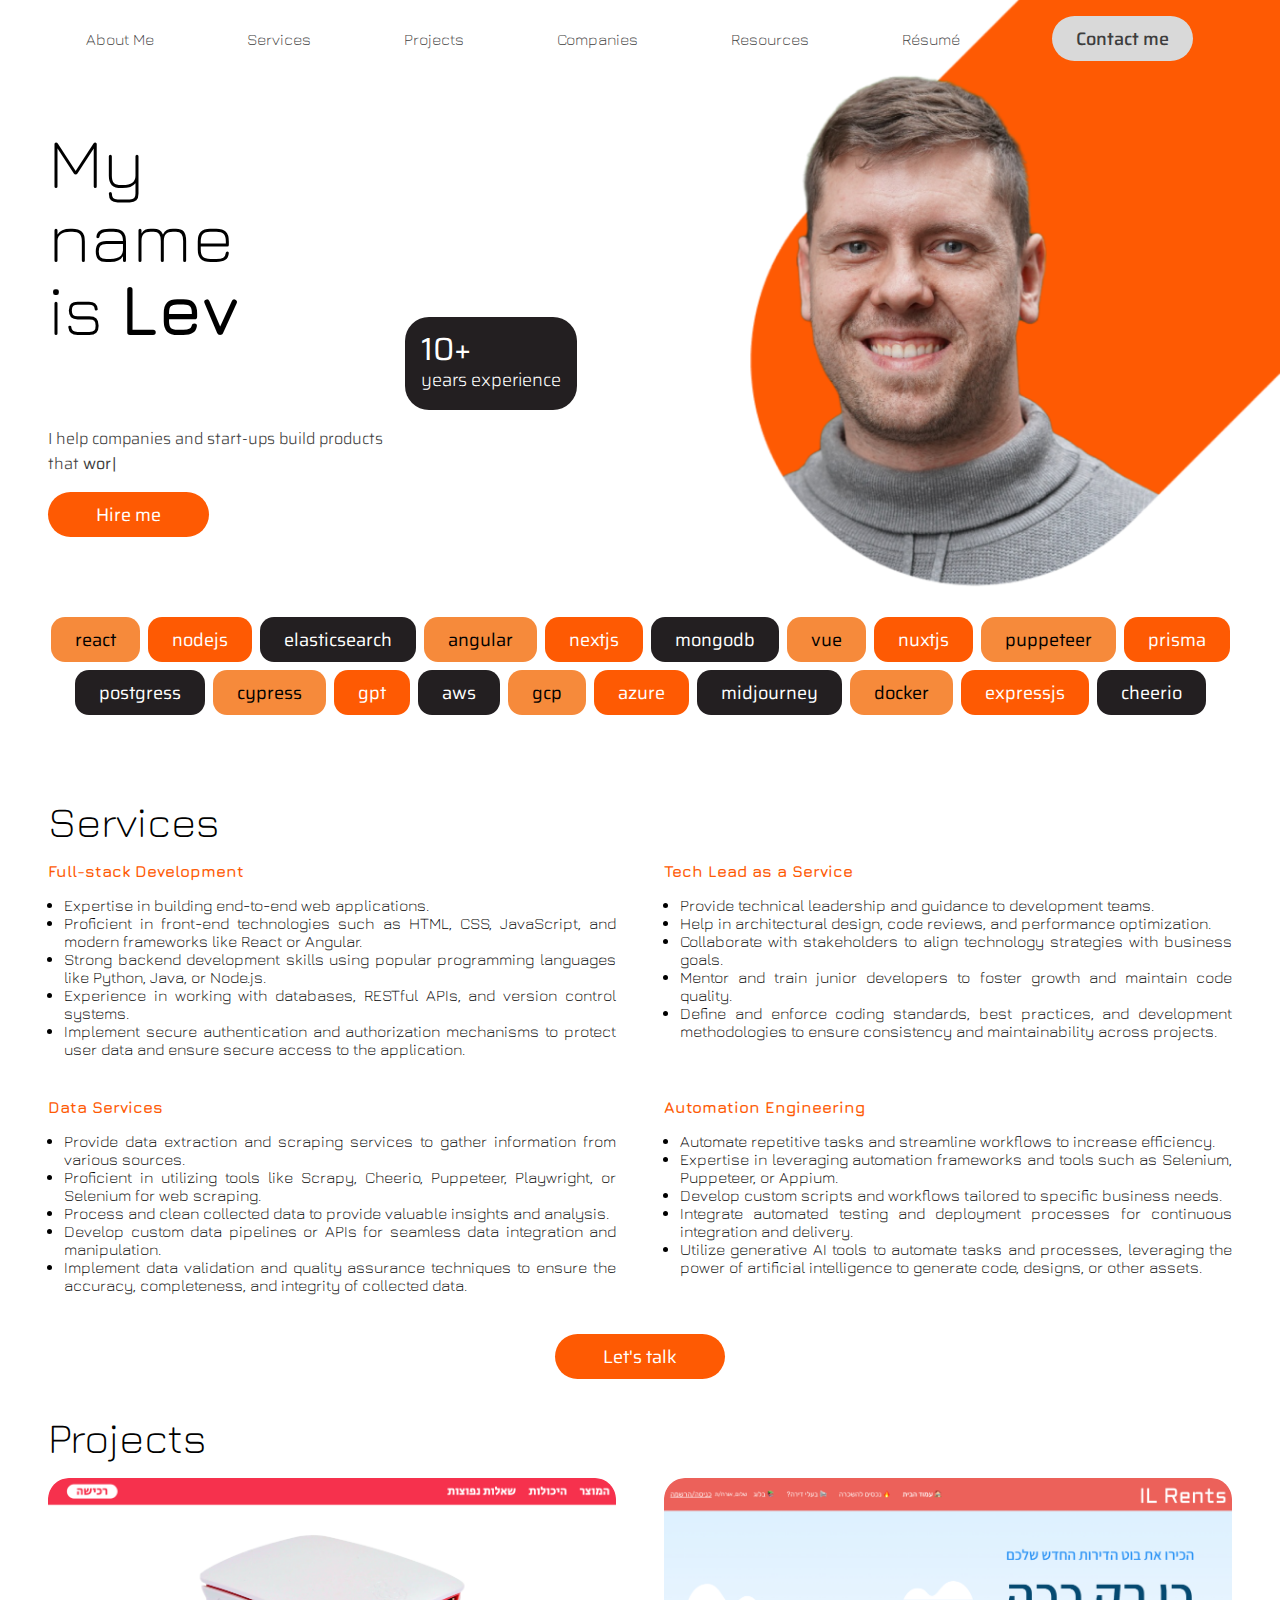
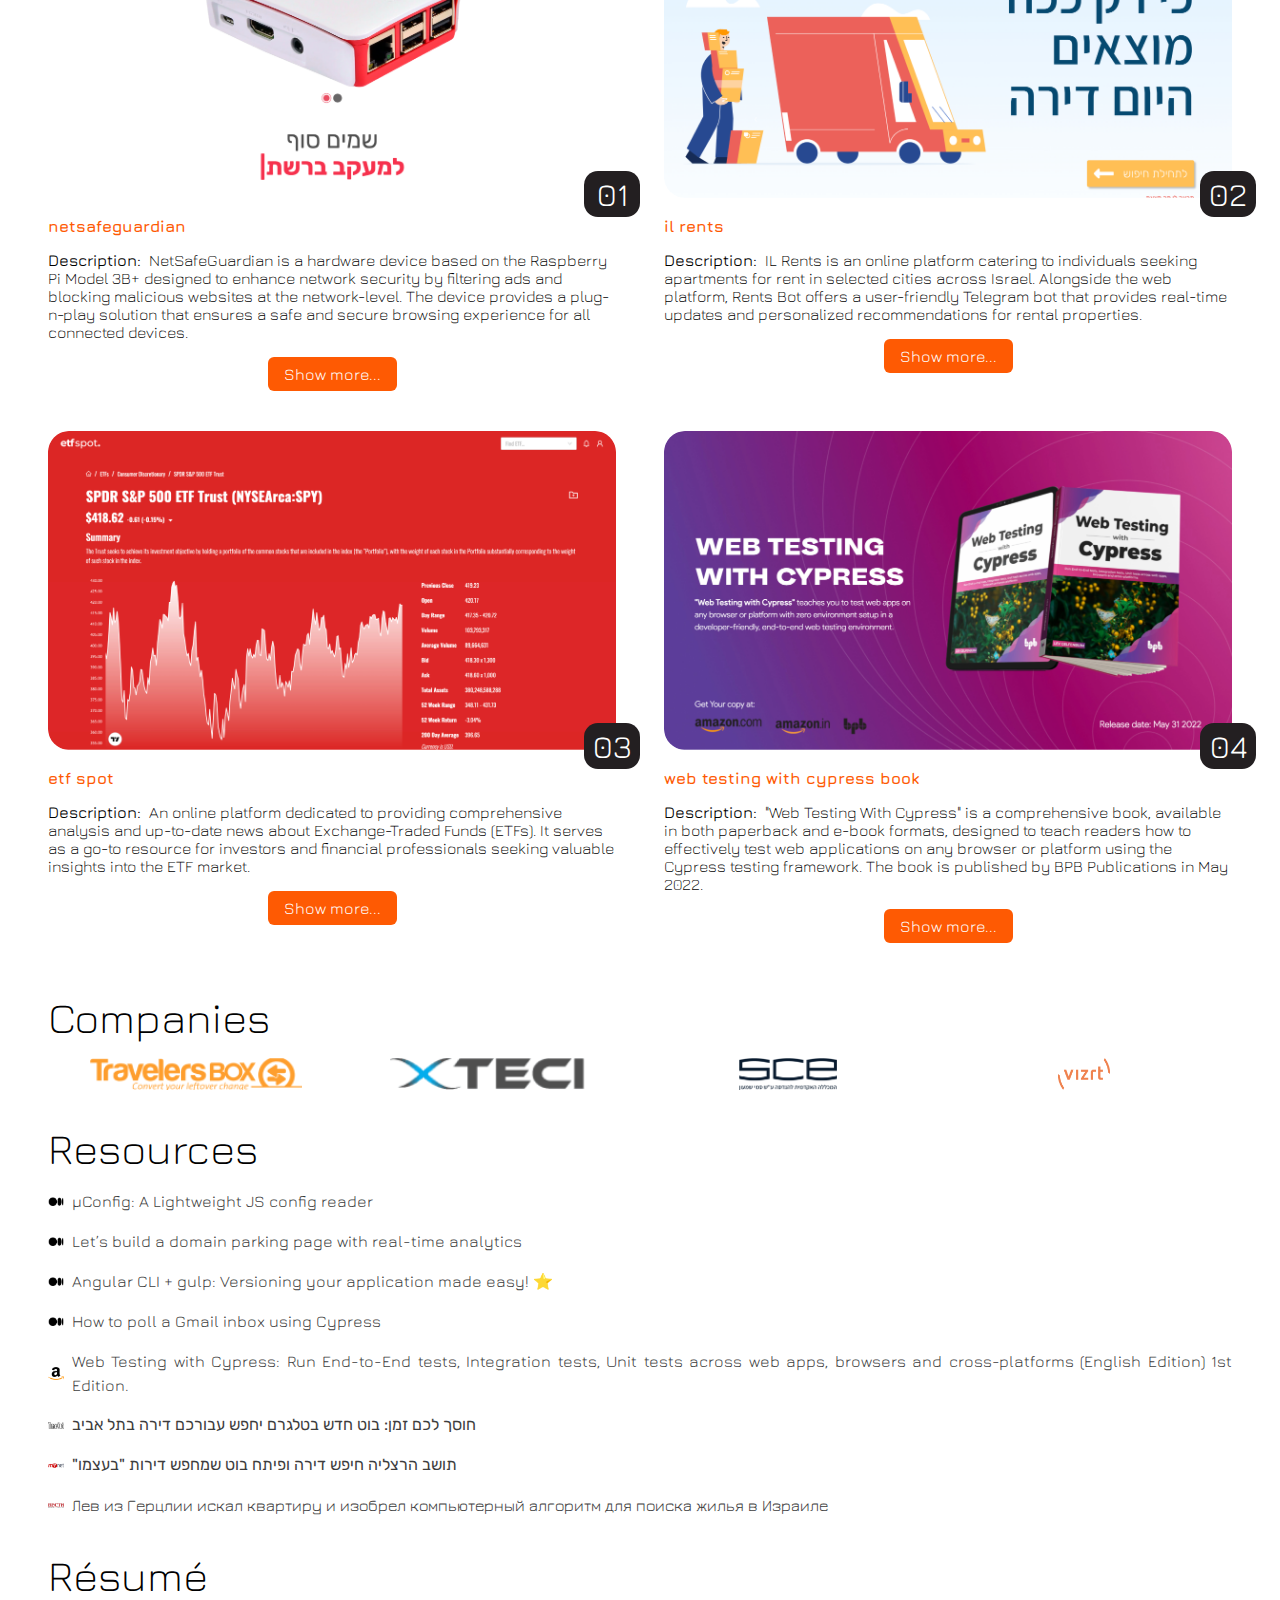
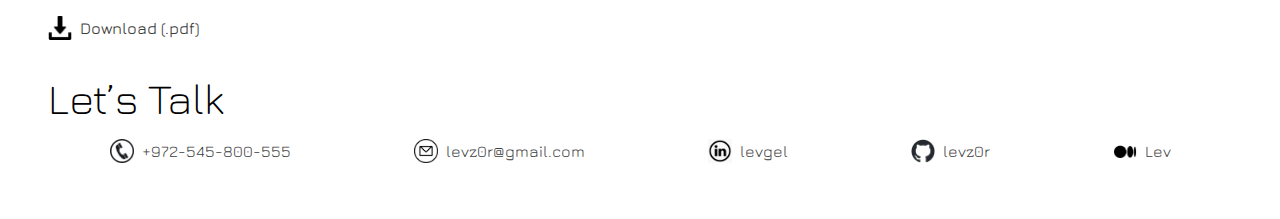
==== index.html @ 328393a4 "Files" ====
<!DOCTYPE html><html><head><meta charSet="utf-8"/><link data-next-font="" rel="preconnect" href="/" crossorigin="anonymous"/><link rel="preload" as="style" href="/_next/static/css/749b55d6ca85fa85.css"/><link rel="preload" as="style" href="/_next/static/css/4df78f2cd73d6b26.css"/><link rel="preload" as="script" href="/_next/static/chunks/webpack-c892b98a04e1de78.js"/><link rel="preload" as="script" href="/_next/static/chunks/main-76f1ed1cc19d79ee.js"/><link rel="preload" as="script" href="/_next/static/chunks/pages/_app-29bc128ae5b8a261.js"/><link rel="preload" as="script" href="/_next/static/chunks/460-bfec7c32adcc7360.js"/><link rel="preload" as="script" href="/_next/static/chunks/pages/index-48bfa10c90f784f8.js"/><link rel="preload" as="script" href="/_next/static/2eg7Uz1U7fa9ECq3XnKnf/_buildManifest.js"/><link rel="preload" as="script" href="/_next/static/2eg7Uz1U7fa9ECq3XnKnf/_ssgManifest.js"/><link rel="preload" href="/_next/static/css/749b55d6ca85fa85.css" as="style"/><link rel="preload" href="/_next/static/css/4df78f2cd73d6b26.css" as="style"/><meta name="viewport" content="minimum-scale=1, initial-scale=1, width=device-width"/><link rel="icon" type="image/png" sizes="192x192" href="icons/android-chrome-192x192.png"/><link rel="icon" type="image/png" sizes="512x512" href="icons/android-chrome-512x512.png"/><link rel="apple-touch-icon" href="icons/apple-touch-icon.png"/><link rel="icon" type="image/png" sizes="16x16" href="icons/favicon-16x16.png"/><link rel="icon" type="image/png" sizes="32x32" href="icons/favicon-32x32.png"/><link rel="icon" href="icons/favicon.ico" type="image/x-icon"/><title>Lev Gelfenbuim&#x27;s Portfolio</title><meta name="robots" content="index,follow"/><meta name="description" content="I help companies and start-ups build products that work."/><meta name="twitter:card" content="summary_large_image"/><meta name="twitter:site" content="@site"/><meta name="twitter:creator" content="@levz0r"/><meta property="og:title" content="Lev Gelfenbuim&#x27;s Portfolio"/><meta property="og:description" content="I help companies and start-ups build products that work."/><meta property="og:url" content="https://lev.engineer"/><meta property="og:type" content="website"/><meta property="og:image" content="https://lev.engineer/lev.png"/><meta property="og:image:alt" content="Lev Gelfenbuim&#x27;s photo with orange stripe behind"/><meta property="og:image:type" content="image/png"/><meta property="og:image:width" content="1346"/><meta property="og:image:height" content="1241"/><meta property="og:locale" content="en_IE"/><meta property="og:site_name" content="Lev Gelfenbuim&#x27;s Portfolio"/><link rel="canonical" href="https://lev.engineer"/><meta name="next-head-count" content="26"/><link rel="stylesheet" href="/_next/static/css/749b55d6ca85fa85.css" data-n-g=""/><link rel="stylesheet" href="/_next/static/css/4df78f2cd73d6b26.css" data-n-p=""/><noscript data-n-css=""></noscript><script defer="" nomodule="" src="/_next/static/chunks/polyfills-c67a75d1b6f99dc8.js"></script><script src="/_next/static/chunks/webpack-c892b98a04e1de78.js" defer=""></script><script src="/_next/static/chunks/main-76f1ed1cc19d79ee.js" defer=""></script><script src="/_next/static/chunks/pages/_app-29bc128ae5b8a261.js" defer=""></script><script src="/_next/static/chunks/460-bfec7c32adcc7360.js" defer=""></script><script src="/_next/static/chunks/pages/index-48bfa10c90f784f8.js" defer=""></script><script src="/_next/static/2eg7Uz1U7fa9ECq3XnKnf/_buildManifest.js" defer=""></script><script src="/_next/static/2eg7Uz1U7fa9ECq3XnKnf/_ssgManifest.js" defer=""></script></head><body><div id="__next"><script type="application/ld+json">{"@context":"https://schema.org","@type":"CollectionPage","name":"Projects","hasPart":[{"name":"NetsafeGuardian","description":"A hardware device based on the Raspberry Pi Model 3B+ designed to enhance network security by filtering ads and blocking malicious websites at the network-level. The device provides a plug-n-play solution that ensures a safe and secure browsing experience for all connected devices.","url":"https://netsafeguard.co","author":"Lev Gelfenbuim","image":"netsafeguardian.png","keywords":"security, network, ads, blocking","@type":"CreativeWork"},{"name":"IL Rents","description":"An online platform catering to individuals seeking apartments for rent in selected cities across Israel. Alongside the web platform, Rents Bot offers a user-friendly Telegram bot that provides real-time updates and personalized recommendations for rental properties.","url":"https://www.rents.bot","author":"Lev Gelfenbuim","datePublished":"2021-01-01","image":"ilrents.png","keywords":"apartments, rent, Israel, AI, bot","@type":"CreativeWork"},{"name":"ETF Spot","description":"An online platform for ETF analysis and news.","url":"https://etfspot.io","datePublished":"2023-01-01","image":"etfspot.png","keywords":"ETF, analysis, news","@type":"CreativeWork"},{"name":"Web Testing With Cypress","description":"A comprehensive book, designed to teach readers how to effectively test web applications.","url":"https://webtestingwithcypress.com","datePublished":"2022-05-31","image":"webtestingwithcypress.png","keywords":"testing, web, cypress, book","@type":"CreativeWork"}]}</script><script type="application/ld+json">{"@context":"https://schema.org","@type":"Person","name":"Lev Gelfenbuim","url":"https://lev.engineer","sameAs":["https://www.facebook.com/levz0r","http://instagram.com/levz0r","https://www.linkedin.com/in/levgel/","https://medium.com/@levz0r","https://github.com/levz0r","https://twitter.com/levz0r"]}</script><div class="bg-white text-left text-black font-jura px-12"><div class="relative z-10 mt-4 hidden md:visible md:flex w-full rounded-11xl flex-row lg:flex justify-around items-center gap-4 text-gray-800"><div class="css-0" style="animation-delay:0ms"><a class="font-light no-underline text-darkslategray opacity-100 hover:text-orange-2 transition-colors" href="/#about">About Me</a></div><div class="css-0" style="animation-delay:50ms"><a class="font-light no-underline text-darkslategray opacity-100 hover:text-orange-2 transition-colors" href="/#services">Services</a></div><div class="css-0" style="animation-delay:100ms"><a class="font-light no-underline text-darkslategray opacity-100 hover:text-orange-2 transition-colors" href="/#projects">Projects</a></div><div class="css-0" style="animation-delay:150ms"><a class="font-light no-underline text-darkslategray opacity-100 hover:text-orange-2 transition-colors" href="/#companies">Companies</a></div><div class="css-0" style="animation-delay:200ms"><a class="font-light no-underline text-darkslategray opacity-100 hover:text-orange-2 transition-colors" href="/#resources">Resources</a></div><div class="css-0" style="animation-delay:250ms"><a class="font-light no-underline text-darkslategray opacity-100 hover:text-orange-2 transition-colors" href="/#resume">Résumé</a></div><div class="css-0" style="animation-delay:300ms"><a class="rounded-11xl bg-gainsboro flex flex-col py-2 px-6 box-border items-center justify-end cursor-pointer text-[1.13rem] text-darkslategray font-saira relative font-medium no-underline" href="/#contact"><div class="">Contact me</div></a></div></div><div class="visible md:hidden"><div class="relative z-10 mt-4 border-orange-1 rounded-xl border-solid border-2 w-8 h-8 flex justify-center items-center text-orange-1 cursor-pointer"><span class="text-24xl pb-1">&equiv;</span></div></div><div class="flex flex-col gap-4 justify-start items-start"><div class="absolute right-0 top-0 flex w-full items-start justify-start object-fill h-auto pointer-events-none css-0" style="animation-delay:0ms"><img class="absolute right-0 top-0 flex w-1/2 items-start justify-start object-fill h-auto pointer-events-none" alt="" src="lev.png"/></div><div class="flex items-center justify-start"><div class="flex flex-col gap-8 items-start w-1/2"><div class="css-0" style="animation-delay:0ms"><div id="about" class="text-24xl md:text-53xl lg:leading-lg font-light">My name<br/>is <span class="font-semibold font-jura">Lev</span></div></div></div><div class="css-0" style="animation-delay:0ms"><div class="hidden sm:visible z-10 rounded-3xl ml-20 mt-64 bg-dark-grey md:flex flex-col px-4 py-4 box-border text-white font-saira"><div class="text-13xl leading-none">10+</div><div class="text-lg font-light">years experience</div></div></div></div><div class="font-light font-saira text-darkslategray">I help companies and start-ups build products<br/>that<!-- --> <span class="font-normal inline-block"><div class="Typewriter" data-testid="typewriter-wrapper"></div></span></div><a class="rounded-11xl no-underline bg-orange-1 hover:bg-orange-700 transition-colors duration-500 flex flex-col items-center justify-center text-[1.13rem] text-white font-saira px-12 py-2" href="/#contact">Hire me</a></div><div class="md:my-20 my-8 flex flex-wrap justify-evenly md:justify-center gap-2 font-saira"><div class="css-0" style="animation-delay:0ms"><div class="rounded-sm bg-orange-2 flex flex-col box-border items-center justify-center text-black px-6 py-2 md:text-lg">react</div></div><div class="css-0" style="animation-delay:50ms"><div class="rounded-sm bg-orange-1 flex flex-col box-border items-center justify-center text-white px-6 py-2 md:text-lg">nodejs</div></div><div class="css-0" style="animation-delay:100ms"><div class="rounded-sm bg-dark-grey flex flex-col box-border items-center justify-center text-white px-6 py-2 md:text-lg">elasticsearch</div></div><div class="css-0" style="animation-delay:150ms"><div class="rounded-sm bg-orange-2 flex flex-col box-border items-center justify-center text-black px-6 py-2 md:text-lg">angular</div></div><div class="css-0" style="animation-delay:200ms"><div class="rounded-sm bg-orange-1 flex flex-col box-border items-center justify-center text-white px-6 py-2 md:text-lg">nextjs</div></div><div class="css-0" style="animation-delay:250ms"><div class="rounded-sm bg-dark-grey flex flex-col box-border items-center justify-center text-white px-6 py-2 md:text-lg">mongodb</div></div><div class="css-0" style="animation-delay:300ms"><div class="rounded-sm bg-orange-2 flex flex-col box-border items-center justify-center text-black px-6 py-2 md:text-lg">vue</div></div><div class="css-0" style="animation-delay:350ms"><div class="rounded-sm bg-orange-1 flex flex-col box-border items-center justify-center text-white px-6 py-2 md:text-lg">nuxtjs</div></div><div class="css-0" style="animation-delay:400ms"><div class="rounded-sm bg-orange-2 flex flex-col box-border items-center justify-center text-black px-6 py-2 md:text-lg">puppeteer</div></div><div class="css-0" style="animation-delay:450ms"><div class="rounded-sm bg-orange-1 flex flex-col box-border items-center justify-center text-white px-6 py-2 md:text-lg">prisma</div></div><div class="css-0" style="animation-delay:500ms"><div class="rounded-sm bg-dark-grey flex flex-col box-border items-center justify-center text-white px-6 py-2 md:text-lg">postgress</div></div><div class="css-0" style="animation-delay:550ms"><div class="rounded-sm bg-orange-2 flex flex-col box-border items-center justify-center text-black px-6 py-2 md:text-lg">cypress</div></div><div class="css-0" style="animation-delay:600ms"><div class="rounded-sm bg-orange-1 flex flex-col box-border items-center justify-center text-white px-6 py-2 md:text-lg">gpt</div></div><div class="css-0" style="animation-delay:650ms"><div class="rounded-sm bg-dark-grey flex flex-col box-border items-center justify-center text-white px-6 py-2 md:text-lg">aws</div></div><div class="css-0" style="animation-delay:700ms"><div class="rounded-sm bg-orange-2 flex flex-col box-border items-center justify-center text-black px-6 py-2 md:text-lg">gcp</div></div><div class="css-0" style="animation-delay:750ms"><div class="rounded-sm bg-orange-1 flex flex-col box-border items-center justify-center text-white px-6 py-2 md:text-lg">azure</div></div><div class="css-0" style="animation-delay:800ms"><div class="rounded-sm bg-dark-grey flex flex-col box-border items-center justify-center text-white px-6 py-2 md:text-lg">midjourney</div></div><div class="css-0" style="animation-delay:850ms"><div class="rounded-sm bg-orange-2 flex flex-col box-border items-center justify-center text-black px-6 py-2 md:text-lg">docker</div></div><div class="css-0" style="animation-delay:900ms"><div class="rounded-sm bg-orange-1 flex flex-col box-border items-center justify-center text-white px-6 py-2 md:text-lg">expressjs</div></div><div class="css-0" style="animation-delay:950ms"><div class="rounded-sm bg-dark-grey flex flex-col box-border items-center justify-center text-white px-6 py-2 md:text-lg">cheerio</div></div></div><div class="css-0" style="animation-delay:1000ms"><div id="services" class="text-24xl font-light mb-4">Services</div></div><div class="css-0" style="animation-delay:1500ms"><div class="sm:grid grid-rows-2 grid-cols-2 gap-x-12 md:gap-y-6 items-start justify-center"><div class="flex-1 flex flex-col items-start justify-start"><b class="text-orange-1">Full-stack Development</b><div class="font-light font-inherit text-black text-justify"><ul class="pl-4"><li class="">Expertise in building end-to-end web applications.</li><li class="">Proficient in front-end technologies such as HTML, CSS, JavaScript, and modern frameworks like React or Angular.</li><li class="">Strong backend development skills using popular programming languages like Python, Java, or Node.js.</li><li>Experience in working with databases, RESTful APIs, and version control systems.</li><li>Implement secure authentication and authorization mechanisms to protect user data and ensure secure access to the application.</li></ul></div></div><div class="flex-1 flex flex-col items-start justify-start"><b class="text-orange-1">Tech Lead as a Service</b><div class="font-light font-inherit text-black text-justify inline-block"><ul class="pl-4"><li class="">Provide technical leadership and guidance to development teams.</li><li class="">Help in architectural design, code reviews, and performance optimization.</li><li class="">Collaborate with stakeholders to align technology strategies with business goals.</li><li>Mentor and train junior developers to foster growth and maintain code quality.</li><li>Define and enforce coding standards, best practices, and development methodologies to ensure consistency and maintainability across projects.</li></ul></div></div><div class="flex-1 flex flex-col items-start justify-start"><b class="text-orange-1">Data Services</b><div class="font-light font-inherit text-black text-justify"><ul class="pl-4"><li class="">Provide data extraction and scraping services to gather information from various sources.</li><li class="">Proficient in utilizing tools like Scrapy, Cheerio, Puppeteer, Playwright, or Selenium for web scraping.</li><li class="">Process and clean collected data to provide valuable insights and analysis.</li><li>Develop custom data pipelines or APIs for seamless data integration and manipulation.</li><li>Implement data validation and quality assurance techniques to ensure the accuracy, completeness, and integrity of collected data.</li></ul></div></div><div class="flex-1 flex flex-col items-start justify-start"><b class="text-orange-1">Automation Engineering</b><div class="font-light font-inherit text-black text-justify"><ul class="pl-4"><li class="">Automate repetitive tasks and streamline workflows to increase efficiency.</li><li class="">Expertise in leveraging automation frameworks and tools such as Selenium, Puppeteer, or Appium.</li><li class="">Develop custom scripts and workflows tailored to specific business needs.</li><li>Integrate automated testing and deployment processes for continuous integration and delivery.</li><li>Utilize generative AI tools to automate tasks and processes, leveraging the power of artificial intelligence to generate code, designs, or other assets.</li></ul></div></div><a class="col-span-2 justify-self-center rounded-11xl no-underline bg-orange-1 hover:bg-orange-700 transition-colors duration-500 flex flex-col items-center justify-center text-[1.13rem] text-white font-saira px-12 py-2" href="/#contact">Let&#x27;s talk</a></div></div><div class="css-0" style="animation-delay:1000ms"><div id="projects" class="text-24xl font-light mt-8 mb-4">Projects</div></div><div class="css-0" style="animation-delay:1500ms"><div class="grid grid-cols-2 items-start justify-evenly gap-x-12 gap-y-6"><div class="flex flex-col items-start justify-start gap-4"><div class="relative"><img class="rounded-2xl w-full h-auto object-fill" alt="A screenshot of NetSafeGuardian homepage" src="projects/netsafeguardian.png"/><div class="absolute bottom-[-1.0rem] right-[-1.5rem] rounded-sm bg-dark-grey flex flex-col items-center justify-center text-white px-3 py-1 w-8"><div class="text-13xl">0<!-- -->1</div></div></div><b id="0" class="text-orange-1 text-left">netsafeguardian</b><div class=""><span class="font-medium mr-2">Description:</span><span class="font-light">NetSafeGuardian is a hardware device based on the Raspberry Pi Model 3B+ designed to enhance network security by filtering ads and blocking malicious websites at the network-level. The device provides a plug-n-play solution that ensures a safe and secure browsing experience for all connected devices.</span></div><div class="self-center rounded-md bg-orange-1 hover:bg-orange-700 transition-colors duration-500 text-white px-4 py-2 cursor-pointer">Show more...</div><div class="max-h-auto"><div class="transition-transform origin-top duration-500 scale-y-0 max-h-0 flex flex-col"><div class=""><span class="font-medium mr-2">Role:</span><span class="font-light">As a one-man-show, I took on the responsibility of conceptualizing, designing, and developing the NetSafeGuardian project. I handled all aspects of the project, including hardware setup, software configuration, website development, and remote management.</span></div><div class=""><span class="font-medium mr-2">Challenges:</span><span class="font-light">During the development process, I encountered several challenges that needed effective solutions to ensure the success of the project:</span><ul class=""><li><span class="font-medium mr-2">Plug-n-Play Functionality<!-- -->:</span><span class="font-light">Creating a device that could be easily connected to the network without complex setup procedures was essential to provide a user-friendly experience.</span></li><li><span class="font-medium mr-2">Stability and Uptime<!-- -->:</span><span class="font-light">Ensuring the device remained stable and had 100% uptime, even after internet or power outages, was crucial to provide uninterrupted protection and reliable performance.</span></li><li><span class="font-medium mr-2">Always Up-to-Date<!-- -->:</span><span class="font-light">Keeping the device&#x27;s software and security filters always up-to-date with the latest threat intelligence was a critical challenge to maintain optimal security levels.</span></li><li><span class="font-medium mr-2">Telemetric and Remote Support<!-- -->:</span><span class="font-light">Establishing telemetric capabilities and remote management features were necessary to monitor device performance, provide remote assistance, and ensure seamless operation.</span></li></ul></div><div class=""><span class="font-medium mr-2">Solutions:</span><span class="font-light">To overcome these challenges and deliver a robust solution, I implemented the following solutions:</span><ul class=""><li><span class="font-medium mr-2">Website Development with Next.js + Static Site Generation (SSG)<!-- -->:</span><span class="font-light">Utilizing Next.js with Static Site Generation allowed me to create a website that provided clear information about NetSafeGuardian, its features, and benefits. It also facilitated seamless updates and easy content management.</span></li><li><span class="font-medium mr-2">Device Configuration<!-- -->:</span><span class="font-light">The NetSafeGuardian device was built using the Raspberry Pi Model 3B+ and ran Ubuntu Server 22.10. This configuration provided a stable and reliable foundation for the device&#x27;s operation.</span></li><li><span class="font-medium mr-2">Monitoring and Telemetric<!-- -->:</span><span class="font-light">I incorporated Netdata, a powerful monitoring tool, to track device performance, network activity, and telemetric data. This allowed me to identify any issues promptly and ensure optimal hardware utilization.</span></li><li><span class="font-medium mr-2">Remote Management with Saltstack<!-- -->:</span><span class="font-light">By utilizing Saltstack, a remote management and configuration tool, I enabled remote support and management of NetSafeGuardian devices. This allowed me to apply software updates, modify configurations, and provide remote assistance efficiently.</span></li><li><span class="font-medium mr-2">Blocking Malicious Websites and Ads<!-- -->:</span><span class="font-light">I leveraged AdGuard Home, a popular DNS-based ad-blocking and filtering software, to block malicious websites and filter out unwanted ads at the network-level, ensuring a safe and pleasant browsing experience.</span></li></ul></div><div class=""><span class="font-medium mr-2">Results:</span><span class="font-light">The implementation of these solutions yielded significant results for NetSafeGuardian:</span><ul class=""><li><span class="font-medium mr-2">100% Uptime and Self-Recovery<!-- -->:</span><span class="font-light">NetSafeGuardian devices achieved 100% uptime, thanks to their stable hardware setup and automatic recovery mechanisms that restored functionality after internet or power outages.</span></li><li><span class="font-medium mr-2">Optimal Hardware Utilization<!-- -->:</span><span class="font-light">By monitoring device performance using Netdata, I ensured that the NetSafeGuardian device utilized hardware resources efficiently, resulting in optimal performance and responsiveness.</span></li><li><span class="font-medium mr-2">Fully Configurable Remotely<!-- -->:</span><span class="font-light">The remote management capabilities enabled by Saltstack allowed for easy and efficient configuration of NetSafeGuardian devices, even when located in different geographical locations.</span></li></ul></div><div class="self-center rounded-md bg-orange-1 hover:bg-orange-700 transition-colors duration-500 text-white px-4 py-2 cursor-pointer">Show less...</div></div></div></div><div class="flex flex-col items-start justify-start gap-4"><div class="relative"><img class="rounded-2xl w-full h-auto object-fill" alt="A screenshot of www.rents.bot homepage." src="projects/ilrents.png"/><div class="absolute bottom-[-1.0rem] right-[-1.5rem] rounded-sm bg-dark-grey flex flex-col items-center justify-center text-white px-3 py-1 w-8"><div class="text-13xl">0<!-- -->2</div></div></div><b id="1" class="text-orange-1 text-left">il rents</b><div class=""><span class="font-medium mr-2">Description:</span><span class="font-light">IL Rents is an online platform catering to individuals seeking apartments for rent in selected cities across Israel. Alongside the web platform, Rents Bot offers a user-friendly Telegram bot that provides real-time updates and personalized recommendations for rental properties.</span></div><div class="self-center rounded-md bg-orange-1 hover:bg-orange-700 transition-colors duration-500 text-white px-4 py-2 cursor-pointer">Show more...</div><div class="max-h-auto"><div class="transition-transform origin-top duration-500 scale-y-0 max-h-0 flex flex-col"><div class=""><span class="font-medium mr-2">Role:</span><span class="font-light">As a one-man-show, I took on the responsibility of designing, developing, and managing the entire Rents Bot project. From frontend and backend development to data aggregation and integration with the Telegram bot, I handled all aspects of the platform&#x27;s creation.</span></div><div class=""><span class="font-medium mr-2">Challenges:</span><span class="font-light">Throughout the development process, I faced several notable challenges that demanded effective solutions to ensure the success of the project:</span><ul class=""><li><span class="font-medium mr-2">SEO Optimization<!-- -->:</span><span class="font-light">Establishing strong search engine visibility was vital for attracting organic traffic and positioning Rents Bot as a go-to platform for apartment rentals.</span></li><li><span class="font-medium mr-2">Responsiveness<!-- -->:</span><span class="font-light">Creating a highly responsive platform that delivers an exceptional user experience across various devices and screen sizes was crucial to meet users&#x27; diverse needs.</span></li><li><span class="font-medium mr-2">Fast and Real-Time Updates<!-- -->:</span><span class="font-light">Providing real-time property updates and maintaining fast load times were essential for delivering timely information to users.</span></li><li><span class="font-medium mr-2">Data Aggregation and Integration<!-- -->:</span><span class="font-light">Aggregating data from various Israeli online apartment boards and integrating it seamlessly into the platform posed a unique data management challenge.</span></li><li><span class="font-medium mr-2">Blog Implementation<!-- -->:</span><span class="font-light">Creating a blog section using Markdown and Gray-Matter, a frontmatter parser, allowed for easy content management and efficient organization of blog posts.</span></li></ul></div><div class=""><span class="font-medium mr-2">Solutions:</span><span class="font-light">To address these challenges and ensure optimal performance, I implemented the following solutions:</span><ul class=""><li><span class="font-medium mr-2">Nuxt.js + Server-Side Rendering (SSR)<!-- -->:</span><span class="font-light">Leveraging Nuxt.js, a powerful Vue.js framework, combined with Server-Side Rendering, ensured fast initial page loads and improved SEO performance by enabling effective indexing by search engines.</span></li><li><span class="font-medium mr-2">Data from All Israeli Online Apartment Boards<!-- -->:</span><span class="font-light">Integrating data from various online apartment boards in Israel enabled comprehensive property listings and real-time updates for users, enhancing the platform&#x27;s value.</span></li><li><span class="font-medium mr-2">Telegram Bot Integration<!-- -->:</span><span class="font-light">The development of a Telegram bot complemented the web platform, providing users with personalized property recommendations, instant notifications, and a seamless user experience within the Telegram messaging app.</span></li></ul></div><div class=""><span class="font-medium mr-2">Results:</span><span class="font-light">The implementation of these solutions yielded remarkable outcomes for IL Rents:</span><ul class=""><li><span class="font-medium mr-2">Modern Technology Stack<!-- -->:</span><span class="font-light">Adopting Nuxt.js, SSR, and real-time data integration solidified Rents Bot as a cutting-edge platform, offering users an immersive and dynamic experience.</span></li><li><span class="font-medium mr-2">Great SEO Results and Media Coverage<!-- -->:</span><span class="font-light">Rents Bot achieved exceptional SEO results, securing top positions in Google search results for various apartment rental queries. This, coupled with media coverage, bolstered the platform&#x27;s visibility and attracted a significant influx of organic traffic.</span></li><li><span class="font-medium mr-2">Fast Load Times, Lazy Loading, and Responsive Design<!-- -->:</span><span class="font-light">The incorporation of optimized performance techniques, including fast load times, lazy loading, and a responsive design, ensured users experienced a smooth and efficient browsing experience.</span></li><li><span class="font-medium mr-2">Active Telegram Users<!-- -->:</span><span class="font-light">The integration of the Telegram bot garnered an active user base, fostering engagement and facilitating personalized property recommendations and real-time notifications.</span></li></ul></div><div class="self-center rounded-md bg-orange-1 hover:bg-orange-700 transition-colors duration-500 text-white px-4 py-2 cursor-pointer">Show less...</div></div></div></div><div class="flex flex-col items-start justify-start gap-4"><div class="relative"><img class="rounded-2xl w-full h-auto object-fill" alt="A screenshot of one of the screens from www.etfspot.io" src="projects/etfspot.png"/><div class="absolute bottom-[-1.0rem] right-[-1.5rem] rounded-sm bg-dark-grey flex flex-col items-center justify-center text-white px-3 py-1 w-8"><div class="text-13xl">0<!-- -->3</div></div></div><b id="2" class="text-orange-1 text-left">etf spot</b><div class=""><span class="font-medium mr-2">Description:</span><span class="font-light">An online platform dedicated to providing comprehensive analysis and up-to-date news about Exchange-Traded Funds (ETFs). It serves as a go-to resource for investors and financial professionals seeking valuable insights into the ETF market.</span></div><div class="self-center rounded-md bg-orange-1 hover:bg-orange-700 transition-colors duration-500 text-white px-4 py-2 cursor-pointer">Show more...</div><div class="max-h-auto"><div class="transition-transform origin-top duration-500 scale-y-0 max-h-0 flex flex-col"><div class=""><span class="font-medium mr-2">Role:</span><span class="font-light">As a one-man-show, I conceptualized, designed, and developed the entire ETF Spot platform from start to finish. My responsibilities encompassed the full project lifecycle, including frontend and backend development, database management, design implementation, and deployment.</span></div><div class=""><span class="font-medium mr-2">Challenges:</span><span class="font-light">Throughout the development process, I encountered several key challenges that required effective solutions to ensure the success of the project:</span><ul class=""><li><span class="font-medium mr-2">SEO Optimization<!-- -->:</span><span class="font-light">Ensuring high visibility in search engine results pages was crucial for attracting organic traffic and establishing ETF Spot as a trusted source in the industry.</span></li><li><span class="font-medium mr-2">Responsiveness<!-- -->:</span><span class="font-light">Providing an exceptional user experience across various devices and screen sizes was essential to accommodate the diverse needs of our users.</span></li><li><span class="font-medium mr-2">Fast and Real-Time Updates<!-- -->:</span><span class="font-light">Delivering timely information and real-time updates about ETFs while maintaining fast load times was a significant challenge.</span></li></ul></div><div class=""><span class="font-medium mr-2">Solutions:</span><span class="font-light">To overcome these challenges and deliver a top-notch user experience, I employed the following solutions:</span><ul class=""><li><span class="font-medium mr-2">Next.js + Server-Side Rendering (SSR)<!-- -->:</span><span class="font-light">I leveraged Next.js, a powerful React framework, combined with Server-Side Rendering. This approach enabled fast initial page loads and improved SEO performance by ensuring search engines can index the website effectively.</span></li><li><span class="font-medium mr-2">Data from Yahoo Finance, TradingView, and NewsAPI<!-- -->:</span><span class="font-light">I integrated data feeds from reputable sources, such as Yahoo Finance, TradingView, and NewsAPI, to provide comprehensive and real-time information about ETFs and industry news.</span></li><li><span class="font-medium mr-2">GPT<!-- -->:</span><span class="font-light">Basic legal aspects covered by GPT-3.0.</span></li></ul></div><div class=""><span class="font-medium mr-2">Results:</span><span class="font-light">The implementation of these solutions resulted in significant outcomes for ETF Spot:</span><ul class=""><li><span class="font-medium mr-2">Modern Technology Stack<!-- -->:</span><span class="font-light">The utilization of Next.js, SSR, and real-time data integration positioned ETF Spot as a cutting-edge platform, offering users a seamless and dynamic experience.</span></li><li><span class="font-medium mr-2">Great SEO Results<!-- -->:</span><span class="font-light">The SEO optimization efforts paid off, resulting in high organic search rankings and increased visibility for ETF Spot in search engine results pages. This led to a steady flow of organic traffic and an expanding user base.</span></li><li><span class="font-medium mr-2">Fast Load Times and Lazy Loading<!-- -->:</span><span class="font-light">With Next.js and SSR, ETF Spot achieved impressive load times, ensuring a smooth and responsive user experience. Lazy loading techniques further enhanced performance by loading content as users scrolled, reducing initial load times.</span></li></ul></div><div class="self-center rounded-md bg-orange-1 hover:bg-orange-700 transition-colors duration-500 text-white px-4 py-2 cursor-pointer">Show less...</div></div></div></div><div class="flex flex-col items-start justify-start gap-4"><div class="relative"><img class="rounded-2xl w-full h-auto object-fill" alt="A screeshot of www.webtestingwithcypress.com homepage" src="projects/webtestingwithcypress.png"/><div class="absolute bottom-[-1.0rem] right-[-1.5rem] rounded-sm bg-dark-grey flex flex-col items-center justify-center text-white px-3 py-1 w-8"><div class="text-13xl">0<!-- -->4</div></div></div><b id="3" class="text-orange-1 text-left">web testing with cypress book</b><div class=""><span class="font-medium mr-2">Description:</span><span class="font-light">&quot;Web Testing With Cypress&quot; is a comprehensive book, available in both paperback and e-book formats, designed to teach readers how to effectively test web applications on any browser or platform using the Cypress testing framework. The book is published by BPB Publications in May 2022.</span></div><div class="self-center rounded-md bg-orange-1 hover:bg-orange-700 transition-colors duration-500 text-white px-4 py-2 cursor-pointer">Show more...</div><div class="max-h-auto"><div class="transition-transform origin-top duration-500 scale-y-0 max-h-0 flex flex-col"><div class=""><span class="font-medium mr-2">Key Features:</span><ul class=""><li><span class="font-light">Gain insights into visual testing, Cypress Studio, GitHub Actions, and the Cypress Dashboard, enabling developers to create a robust end-to-end web testing environment.</span></li><li><span class="font-light">Utilize Docker images, CI/CD pipelines, and the headless Cypress test runner through practical illustrations and step-by-step instructions.</span></li><li><span class="font-light">Discover the benefits and techniques of using Cucumber for cross-browser and cross-platform testing, providing real-world examples and solutions.</span></li></ul></div><div class=""><span class="font-medium mr-2">Chapters:</span><ul class=""><li><span class="font-light">Introduction to Cypress</span></li><li><span class="font-light">Cypress vs. Selenium WebDriver</span></li><li><span class="font-light">Write Your First Tests</span></li><li><span class="font-light">Advanced Testing Techniques</span></li><li><span class="font-light">Introducing CI/CD</span></li><li><span class="font-light">Introduction to Cypress Dashboard</span></li><li><span class="font-light">Integration of CI/CD into Existing Projects</span></li><li><span class="font-light">Working with Tests as a Team</span></li><li><span class="font-light">Cypress Driven Development (CDD) Approach</span></li><li><span class="font-light">Tests for Product Managers using Cucumber</span></li></ul></div><div class=""><span class="font-medium mr-2">Role:</span><span class="font-light">As the author of &quot;Web Testing With Cypress,&quot; I undertook the responsibility of researching, conceptualizing, and writing the content of the book. Drawing from my expertise and experience in web testing and Cypress, I aimed to create a resource that is informative, practical, and appealing to readers.</span></div><div class=""><span class="font-medium mr-2">Challenges:</span><span class="font-light">The primary challenges I encountered during the creation of this book were to make it engaging and captivating for readers while providing them with real-world use-cases and a wide range of examples. I aimed to strike a balance between technical depth and accessibility to ensure readers of varying skill levels could benefit from the material.</span><ul class=""></ul></div><div class=""><span class="font-medium mr-2">Solutions:</span><span class="font-light">To address these challenges, I dedicated six months to intensive research and writing. This allowed me to gather a comprehensive understanding of web testing with Cypress and ensured that the content provided valuable insights, practical examples, and relatable use-cases. By focusing on clarity and practicality, I aimed to make the book an enjoyable and valuable resource for readers.</span><ul class=""></ul></div><div class=""><span class="font-medium mr-2">Results:</span><span class="font-light">&quot;Web Testing With Cypress&quot; has achieved considerable success since its publication, with thousands of copies sold worldwide. The book has gained popularity not only among individual readers but also within educational institutions. It has been made available on prominent platforms such as Amazon, eBay, Walmart, and other online retailers, reaching a wide audience.
        
The positive reception of the book can be attributed to its ability to cater to readers&#x27; needs, providing them with actionable knowledge, clear explanations, and real-world examples. The practical insights and comprehensive coverage of web testing with Cypress have positioned &quot;Web Testing With Cypress&quot; as a trusted resource in the field.</span><ul class=""></ul></div><div class="self-center rounded-md bg-orange-1 hover:bg-orange-700 transition-colors duration-500 text-white px-4 py-2 cursor-pointer">Show less...</div></div></div></div></div></div><div class="css-0" style="animation-delay:1000ms"><div id="companies" class="text-24xl font-light mt-8 mb-4">Companies</div></div><div class="css-0" style="animation-delay:1500ms"><div class="h-8"><div class="slick-slider slick-initialized" dir="ltr"><button type="button" data-role="none" class="slick-arrow slick-prev" style="display:block"> <!-- -->Previous</button><div class="slick-list"><div class="slick-track" style="width:350%;left:-100%"><div data-index="-4" tabindex="-1" class="slick-slide slick-cloned" aria-hidden="true" style="width:7.142857142857143%"><div><img class="w-auto h-8 object-contain" alt="Tastewise logo" src="companies/tastewise.png" tabindex="-1" style="width:100%;display:inline-block"/></div></div><div data-index="-3" tabindex="-1" class="slick-slide slick-cloned" aria-hidden="true" style="width:7.142857142857143%"><div><img class="w-auto h-8 object-contain" alt="TravelersBox logo" src="companies/travelersbox.png" tabindex="-1" style="width:100%;display:inline-block"/></div></div><div data-index="-2" tabindex="-1" class="slick-slide slick-cloned" aria-hidden="true" style="width:7.142857142857143%"><div><img class="w-auto h-8 object-contain" alt="TECI logo" src="companies/teci.png" tabindex="-1" style="width:100%;display:inline-block"/></div></div><div data-index="-1" tabindex="-1" class="slick-slide slick-cloned" aria-hidden="true" style="width:7.142857142857143%"><div><img class="w-auto h-8 object-contain" alt="SCE logo" src="companies/sce.png" tabindex="-1" style="width:100%;display:inline-block"/></div></div><div data-index="0" class="slick-slide slick-active slick-current" tabindex="-1" aria-hidden="false" style="outline:none;width:7.142857142857143%"><div><img class="w-auto h-8 object-contain" alt="Vizrt logo" src="companies/vizrt.png" tabindex="-1" style="width:100%;display:inline-block"/></div></div><div data-index="1" class="slick-slide slick-active" tabindex="-1" aria-hidden="false" style="outline:none;width:7.142857142857143%"><div><img class="w-auto h-8 object-contain" alt="Tastewise logo" src="companies/tastewise.png" tabindex="-1" style="width:100%;display:inline-block"/></div></div><div data-index="2" class="slick-slide slick-active" tabindex="-1" aria-hidden="false" style="outline:none;width:7.142857142857143%"><div><img class="w-auto h-8 object-contain" alt="TravelersBox logo" src="companies/travelersbox.png" tabindex="-1" style="width:100%;display:inline-block"/></div></div><div data-index="3" class="slick-slide slick-active" tabindex="-1" aria-hidden="false" style="outline:none;width:7.142857142857143%"><div><img class="w-auto h-8 object-contain" alt="TECI logo" src="companies/teci.png" tabindex="-1" style="width:100%;display:inline-block"/></div></div><div data-index="4" class="slick-slide" tabindex="-1" aria-hidden="true" style="outline:none;width:7.142857142857143%"><div><img class="w-auto h-8 object-contain" alt="SCE logo" src="companies/sce.png" tabindex="-1" style="width:100%;display:inline-block"/></div></div><div data-index="5" tabindex="-1" class="slick-slide slick-cloned" aria-hidden="true" style="width:7.142857142857143%"><div><img class="w-auto h-8 object-contain" alt="Vizrt logo" src="companies/vizrt.png" tabindex="-1" style="width:100%;display:inline-block"/></div></div><div data-index="6" tabindex="-1" class="slick-slide slick-cloned" aria-hidden="true" style="width:7.142857142857143%"><div><img class="w-auto h-8 object-contain" alt="Tastewise logo" src="companies/tastewise.png" tabindex="-1" style="width:100%;display:inline-block"/></div></div><div data-index="7" tabindex="-1" class="slick-slide slick-cloned" aria-hidden="true" style="width:7.142857142857143%"><div><img class="w-auto h-8 object-contain" alt="TravelersBox logo" src="companies/travelersbox.png" tabindex="-1" style="width:100%;display:inline-block"/></div></div><div data-index="8" tabindex="-1" class="slick-slide slick-cloned" aria-hidden="true" style="width:7.142857142857143%"><div><img class="w-auto h-8 object-contain" alt="TECI logo" src="companies/teci.png" tabindex="-1" style="width:100%;display:inline-block"/></div></div><div data-index="9" tabindex="-1" class="slick-slide slick-cloned" aria-hidden="true" style="width:7.142857142857143%"><div><img class="w-auto h-8 object-contain" alt="SCE logo" src="companies/sce.png" tabindex="-1" style="width:100%;display:inline-block"/></div></div></div></div><button type="button" data-role="none" class="slick-arrow slick-next" style="display:block"> <!-- -->Next</button></div></div></div><div class="css-0" style="animation-delay:1000ms"><div id="resources" class="text-24xl font-light mt-8 mb-4">Resources</div></div><div class="css-0" style="animation-delay:1500ms"><div class="flex flex-col items-start justify-start gap-4 text-justify"><div class="flex flex-row items-center justify-start gap-2"><img class="h-auto w-4 object-fill" alt="Medium.com logo" src="social/medium.png"/><a class="no-underline leading-6 text-darkslategray  hover:text-orange-2 transition-colors duration-500" href="https://levz0r.medium.com/%CE%BCconfig-a-lightweight-js-config-reader-a82d59eb9cac" target="_blank">μConfig: A Lightweight JS config reader</a></div><div class="flex flex-row items-center justify-start gap-2"><img class="h-auto w-4 object-fill" alt="Medium.com logo" src="social/medium.png"/><a class="no-underline leading-6 text-darkslategray  hover:text-orange-2 transition-colors duration-500" href="https://levz0r.medium.com/domain-parking-with-real-time-analytics-fef95b093756" target="_blank">Let’s build a domain parking page with real-time analytics</a></div><div class="flex flex-row items-center justify-start gap-2"><img class="h-auto w-4 object-fill" alt="Medium.com logo" src="social/medium.png"/><a class="no-underline leading-6 text-darkslategray  hover:text-orange-2 transition-colors duration-500" href="https://levz0r.medium.com/angular-cli-gulp-versioning-your-application-made-easy-d72a5f55b083" target="_blank">Angular CLI + gulp: Versioning your application made easy! ⭐️</a></div><div class="flex flex-row items-center justify-start gap-2"><img class="h-auto w-4 object-fill" alt="Medium.com logo" src="social/medium.png"/><a class="no-underline leading-6 text-darkslategray  hover:text-orange-2 transition-colors duration-500" href="https://levz0r.medium.com/how-to-poll-a-gmail-inbox-in-cypress-io-a4286cfdb888" target="_blank">How to poll a Gmail inbox using Cypress</a></div><div class="flex flex-row items-center justify-start gap-2"><img class="h-auto w-4 object-fill" alt="Amazon.com logo" src="amazon.png"/><a class="no-underline leading-6 text-darkslategray  hover:text-orange-2 transition-colors duration-500" href="https://www.amazon.com/Testing-Cypress-End-End-cross-platforms-ebook/dp/B0B2RJPKGW" target="_blank">Web Testing with Cypress: Run End-to-End tests, Integration tests, Unit tests across web apps, browsers and cross-platforms (English Edition) 1st Edition.</a></div><div class="flex flex-row items-center justify-start gap-2"><img class="h-auto w-4 object-fill" alt="Timeout logo" src="timeout.png"/><a class="no-underline leading-6 text-darkslategray font-rubik hover:text-orange-2 transition-colors duration-500" style="direction:rtl" href="https://timeout.co.il/%d7%91%d7%95%d7%98-%d7%97%d7%99%d7%a4%d7%95%d7%a9-%d7%93%d7%99%d7%a8%d7%95%d7%aa-%d7%91%d7%98%d7%9c%d7%92%d7%a8%d7%9d/" target="_blank">חוסך לכם זמן: בוט חדש בטלגרם יחפש עבורכם דירה בתל אביב</a></div><div class="flex flex-row items-center justify-start gap-2"><img class="h-auto w-4 object-fill" alt="mynet.co.il logo" src="mynet.png"/><a class="no-underline leading-6 text-darkslategray font-rubik hover:text-orange-2 transition-colors duration-500" style="direction:rtl" href="https://herzliya.mynet.co.il/local_news/article/m_429935" target="_blank">תושב הרצליה חיפש דירה ופיתח בוט שמחפש דירות &quot;בעצמו&quot;</a></div><div class="flex flex-row items-center justify-start gap-2"><img class="h-auto w-4 object-fill" alt="vesty.co.il logo" src="vesty.png"/><a class="no-underline leading-6 text-darkslategray  hover:text-orange-2 transition-colors duration-500" href="https://www.vesty.co.il/articles/0,7340,L-5660289,00.html" target="_blank">Лев из Герцлии искал квартиру и изобрел компьютерный алгоритм для поиска жилья в Израиле</a></div></div></div><div class="css-0" style="animation-delay:1000ms"><div id="resume" class="text-24xl font-light mt-8 mb-4">Résumé</div></div><div class="css-0" style="animation-delay:1500ms"><a class="flex flex-row items-center justify-start gap-2 text-justify font-medium no-underline text-darkslategray hover:text-orange-2 transition-colors duration-500" href="/LevGelfenbuimCV.pdf"><img class="h-auto w-6 object-fill" alt="Download icon" src="download.png"/>Download (.pdf)</a></div><div class="css-0" style="animation-delay:1000ms"><div id="contact" class="text-24xl font-light mt-8 mb-4">Let’s Talk</div></div><div class="css-0" style="animation-delay:1500ms"><div class="flex flex-row flex-wrap items-center justify-around text-justify h-4 pb-16 gap-y-4"><div class="flex flex-row items-center justify-start gap-2"><img class="object-fill h-auto w-6" alt="" src="social/phone.png"/><a class="no-underline text-darkslategray hover:text-orange-2 transition-colors duration-500" href="tel:+972545800555" target="_blank">+972-545-800-555</a></div><div class="flex flex-row items-center justify-start gap-2"><img class="object-fill h-auto w-6" alt="" src="social/email.png"/><a class="no-underline text-darkslategray hover:text-orange-2 transition-colors duration-500" href="mailto:levz0r@gmail.com" target="_blank">levz0r@gmail.com</a></div><div class="flex flex-row items-center justify-start gap-2"><img class="object-fill h-auto w-6" alt="" src="social/linkedin.png"/><a class="no-underline text-darkslategray hover:text-orange-2 transition-colors duration-500" href="https://www.linkedin.com/in/levgel/" target="_blank">levgel</a></div><div class="flex flex-row items-center justify-start gap-2"><img class="object-fill h-auto w-6" alt="" src="social/github.png"/><a class="no-underline text-darkslategray hover:text-orange-2 transition-colors duration-500" href="https://github.com/levz0r" target="_blank">levz0r</a></div><div class="flex flex-row items-center justify-start gap-2"><img class="object-fill h-auto w-6" alt="" src="social/medium.png"/><a class="no-underline text-darkslategray hover:text-orange-2 transition-colors duration-500" href="https://levz0r.medium.com/" target="_blank">Lev</a></div></div></div></div></div><script id="__NEXT_DATA__" type="application/json">{"props":{"pageProps":{}},"page":"/","query":{},"buildId":"2eg7Uz1U7fa9ECq3XnKnf","nextExport":true,"autoExport":true,"isFallback":false,"scriptLoader":[]}</script></body></html>
---- _next/static/css/749b55d6ca85fa85.css ----
@import url("https://fonts.googleapis.com/css2?family=Saira:wght@300;400;500&display=swap");@import url("https://fonts.googleapis.com/css2?family=Jura:wght@300;400;500;600;700&display=swap");@import url("https://fonts.googleapis.com/css2?family=Rubik:wght@300&display=swap");*,:after,:before{--tw-border-spacing-x:0;--tw-border-spacing-y:0;--tw-translate-x:0;--tw-translate-y:0;--tw-rotate:0;--tw-skew-x:0;--tw-skew-y:0;--tw-scale-x:1;--tw-scale-y:1;--tw-pan-x: ;--tw-pan-y: ;--tw-pinch-zoom: ;--tw-scroll-snap-strictness:proximity;--tw-ordinal: ;--tw-slashed-zero: ;--tw-numeric-figure: ;--tw-numeric-spacing: ;--tw-numeric-fraction: ;--tw-ring-inset: ;--tw-ring-offset-width:0px;--tw-ring-offset-color:#fff;--tw-ring-color:rgba(59,130,246,.5);--tw-ring-offset-shadow:0 0 #0000;--tw-ring-shadow:0 0 #0000;--tw-shadow:0 0 #0000;--tw-shadow-colored:0 0 #0000;--tw-blur: ;--tw-brightness: ;--tw-contrast: ;--tw-grayscale: ;--tw-hue-rotate: ;--tw-invert: ;--tw-saturate: ;--tw-sepia: ;--tw-drop-shadow: ;--tw-backdrop-blur: ;--tw-backdrop-brightness: ;--tw-backdrop-contrast: ;--tw-backdrop-grayscale: ;--tw-backdrop-hue-rotate: ;--tw-backdrop-invert: ;--tw-backdrop-opacity: ;--tw-backdrop-saturate: ;--tw-backdrop-sepia: }::backdrop{--tw-border-spacing-x:0;--tw-border-spacing-y:0;--tw-translate-x:0;--tw-translate-y:0;--tw-rotate:0;--tw-skew-x:0;--tw-skew-y:0;--tw-scale-x:1;--tw-scale-y:1;--tw-pan-x: ;--tw-pan-y: ;--tw-pinch-zoom: ;--tw-scroll-snap-strictness:proximity;--tw-ordinal: ;--tw-slashed-zero: ;--tw-numeric-figure: ;--tw-numeric-spacing: ;--tw-numeric-fraction: ;--tw-ring-inset: ;--tw-ring-offset-width:0px;--tw-ring-offset-color:#fff;--tw-ring-color:rgba(59,130,246,.5);--tw-ring-offset-shadow:0 0 #0000;--tw-ring-shadow:0 0 #0000;--tw-shadow:0 0 #0000;--tw-shadow-colored:0 0 #0000;--tw-blur: ;--tw-brightness: ;--tw-contrast: ;--tw-grayscale: ;--tw-hue-rotate: ;--tw-invert: ;--tw-saturate: ;--tw-sepia: ;--tw-drop-shadow: ;--tw-backdrop-blur: ;--tw-backdrop-brightness: ;--tw-backdrop-contrast: ;--tw-backdrop-grayscale: ;--tw-backdrop-hue-rotate: ;--tw-backdrop-invert: ;--tw-backdrop-opacity: ;--tw-backdrop-saturate: ;--tw-backdrop-sepia: }.pointer-events-none{pointer-events:none}.visible{visibility:visible}.absolute{position:absolute}.relative{position:relative}.right-0{right:0}.top-0{top:0}.bottom-\[-1\.0rem\]{bottom:-1rem}.right-\[-1\.5rem\]{right:-1.5rem}.left-0{left:0}.z-10{z-index:10}.col-span-2{grid-column:span 2/span 2}.my-8{margin-top:2rem;margin-bottom:2rem}.mt-4{margin-top:1rem}.ml-20{margin-left:5rem}.mt-64{margin-top:16rem}.mb-4{margin-bottom:1rem}.mt-8{margin-top:2rem}.mr-2{margin-right:.5rem}.box-border{box-sizing:border-box}.block{display:block}.inline-block{display:inline-block}.flex{display:flex}.grid{display:grid}.hidden{display:none}.h-auto{height:auto}.h-8{height:2rem}.h-4{height:1rem}.h-full{height:100%}.max-h-0{max-height:0}.w-full{width:100%}.w-1\/2{width:50%}.w-8{width:2rem}.w-auto{width:auto}.w-4{width:1rem}.w-6{width:1.5rem}.flex-1{flex:1 1 0%}.origin-top{transform-origin:top}.scale-y-100{--tw-scale-y:1}.scale-y-0,.scale-y-100{transform:translate(var(--tw-translate-x),var(--tw-translate-y)) rotate(var(--tw-rotate)) skewX(var(--tw-skew-x)) skewY(var(--tw-skew-y)) scaleX(var(--tw-scale-x)) scaleY(var(--tw-scale-y))}.scale-y-0{--tw-scale-y:0}.cursor-pointer{cursor:pointer}.grid-cols-2{grid-template-columns:repeat(2,minmax(0,1fr))}.grid-rows-2{grid-template-rows:repeat(2,minmax(0,1fr))}.flex-row{flex-direction:row}.flex-col{flex-direction:column}.flex-wrap{flex-wrap:wrap}.items-start{align-items:flex-start}.items-center{align-items:center}.justify-start{justify-content:flex-start}.justify-end{justify-content:flex-end}.justify-center{justify-content:center}.justify-around{justify-content:space-around}.justify-evenly{justify-content:space-evenly}.gap-4{gap:1rem}.gap-8{gap:2rem}.gap-2{gap:.5rem}.gap-10{gap:2.5rem}.gap-x-12{-moz-column-gap:3rem;column-gap:3rem}.gap-y-6{row-gap:1.5rem}.gap-y-4{row-gap:1rem}.self-center{align-self:center}.justify-self-center{justify-self:center}.rounded-3xl{border-radius:1.5rem}.rounded-11xl{border-radius:30px}.rounded-2xl{border-radius:21px}.rounded-sm{border-radius:14px}.rounded-md{border-radius:.375rem}.rounded-xl{border-radius:.75rem}.border-2{border-width:2px}.border-solid{border-style:solid}.border-orange-1{--tw-border-opacity:1;border-color:rgb(254 90 3/var(--tw-border-opacity))}.bg-white{--tw-bg-opacity:1;background-color:rgb(255 255 255/var(--tw-bg-opacity))}.bg-dark-grey{--tw-bg-opacity:1;background-color:rgb(35 31 33/var(--tw-bg-opacity))}.bg-orange-1{--tw-bg-opacity:1;background-color:rgb(254 90 3/var(--tw-bg-opacity))}.bg-gainsboro{--tw-bg-opacity:1;background-color:rgb(217 217 217/var(--tw-bg-opacity))}.bg-orange-2{--tw-bg-opacity:1;background-color:rgb(246 138 59/var(--tw-bg-opacity))}.object-contain{-o-object-fit:contain;object-fit:contain}.object-fill{-o-object-fit:fill;object-fit:fill}.px-12{padding-left:3rem;padding-right:3rem}.px-4{padding-left:1rem;padding-right:1rem}.py-4{padding-top:1rem;padding-bottom:1rem}.py-2{padding-top:.5rem;padding-bottom:.5rem}.px-3{padding-left:.75rem;padding-right:.75rem}.py-1{padding-top:.25rem;padding-bottom:.25rem}.px-6{padding-left:1.5rem;padding-right:1.5rem}.pl-4{padding-left:1rem}.pb-16{padding-bottom:4rem}.pb-1{padding-bottom:.25rem}.text-left{text-align:left}.text-justify{text-align:justify}.font-jura{font-family:Jura}.font-saira{font-family:Saira}.font-inherit{font-family:inherit}.font-rubik{font-family:Rubik}.text-24xl{font-size:2.69rem}.text-13xl{font-size:2rem}.text-\[1\.13rem\],.text-lg{font-size:1.13rem}.font-light{font-weight:300}.font-semibold{font-weight:600}.font-normal{font-weight:400}.font-medium{font-weight:500}.leading-none{line-height:1}.leading-6{line-height:1.5rem}.text-black{--tw-text-opacity:1;color:rgb(0 0 0/var(--tw-text-opacity))}.text-white{--tw-text-opacity:1;color:rgb(255 255 255/var(--tw-text-opacity))}.text-darkslategray{--tw-text-opacity:1;color:rgb(61 61 61/var(--tw-text-opacity))}.text-orange-1{--tw-text-opacity:1;color:rgb(254 90 3/var(--tw-text-opacity))}.text-gray-800{--tw-text-opacity:1;color:rgb(31 41 55/var(--tw-text-opacity))}.no-underline{-webkit-text-decoration-line:none;text-decoration-line:none}.opacity-100{opacity:1}.filter{filter:var(--tw-blur) var(--tw-brightness) var(--tw-contrast) var(--tw-grayscale) var(--tw-hue-rotate) var(--tw-invert) var(--tw-saturate) var(--tw-sepia) var(--tw-drop-shadow)}.transition-colors{transition-property:color,background-color,border-color,fill,stroke,-webkit-text-decoration-color;transition-property:color,background-color,border-color,text-decoration-color,fill,stroke;transition-property:color,background-color,border-color,text-decoration-color,fill,stroke,-webkit-text-decoration-color;transition-timing-function:cubic-bezier(.4,0,.2,1);transition-duration:.15s}.transition-transform{transition-property:transform;transition-timing-function:cubic-bezier(.4,0,.2,1);transition-duration:.15s}.duration-500{transition-duration:.5s}body{margin:0;line-height:normal}*,:after,:before{border-width:0}html{scroll-behavior:smooth;direction:ltr}.hover\:bg-orange-700:hover{--tw-bg-opacity:1;background-color:rgb(194 65 12/var(--tw-bg-opacity))}.hover\:text-orange-2:hover{--tw-text-opacity:1;color:rgb(246 138 59/var(--tw-text-opacity))}@media (min-width:640px){.sm\:visible{visibility:visible}.sm\:grid{display:grid}}@media (min-width:768px){.md\:visible{visibility:visible}.md\:my-20{margin-top:5rem;margin-bottom:5rem}.md\:flex{display:flex}.md\:hidden{display:none}.md\:justify-center{justify-content:center}.md\:gap-y-6{row-gap:1.5rem}.md\:text-53xl{font-size:4.5rem}.md\:text-lg{font-size:1.13rem}}@media (min-width:1024px){.lg\:flex{display:flex}.lg\:leading-lg{line-height:4.6rem}}
---- _next/static/css/4df78f2cd73d6b26.css ----
@charset "UTF-8";.slick-slider{box-sizing:border-box;-webkit-user-select:none;-moz-user-select:none;user-select:none;-webkit-touch-callout:none;-khtml-user-select:none;touch-action:pan-y;-webkit-tap-highlight-color:transparent}.slick-list,.slick-slider{position:relative;display:block}.slick-list{overflow:hidden;margin:0;padding:0}.slick-list:focus{outline:none}.slick-list.dragging{cursor:pointer;cursor:hand}.slick-slider .slick-list,.slick-slider .slick-track{transform:translateZ(0)}.slick-track{position:relative;top:0;left:0;display:block;margin-left:auto;margin-right:auto}.slick-track:after,.slick-track:before{display:table;content:""}.slick-track:after{clear:both}.slick-loading .slick-track{visibility:hidden}.slick-slide{display:none;float:left;height:100%;min-height:1px}[dir=rtl] .slick-slide{float:right}.slick-slide img{display:block}.slick-slide.slick-loading img{display:none}.slick-slide.dragging img{pointer-events:none}.slick-initialized .slick-slide{display:block}.slick-loading .slick-slide{visibility:hidden}.slick-vertical .slick-slide{display:block;height:auto;border:1px solid transparent}.slick-arrow.slick-hidden{display:none}.slick-loading .slick-list{background:#fff url(/_next/static/media/ajax-loader.0b80f665.gif) 50% no-repeat}@font-face{font-family:slick;font-weight:400;font-style:normal;src:url(/_next/static/media/slick.25572f22.eot);src:url(/_next/static/media/slick.25572f22.eot?#iefix) format("embedded-opentype"),url(/_next/static/media/slick.653a4cbb.woff) format("woff"),url(/_next/static/media/slick.6aa1ee46.ttf) format("truetype"),url(/_next/static/media/slick.f895cfdf.svg#slick) format("svg")}.slick-next,.slick-prev{font-size:0;line-height:0;position:absolute;top:50%;display:block;width:20px;height:20px;padding:0;transform:translateY(-50%);cursor:pointer;border:none}.slick-next,.slick-next:focus,.slick-next:hover,.slick-prev,.slick-prev:focus,.slick-prev:hover{color:transparent;outline:none;background:transparent}.slick-next:focus:before,.slick-next:hover:before,.slick-prev:focus:before,.slick-prev:hover:before{opacity:1}.slick-next.slick-disabled:before,.slick-prev.slick-disabled:before{opacity:.25}.slick-next:before,.slick-prev:before{font-family:slick;font-size:20px;line-height:1;opacity:.75;color:#fff;-webkit-font-smoothing:antialiased;-moz-osx-font-smoothing:grayscale}.slick-prev{left:-25px}[dir=rtl] .slick-prev{right:-25px;left:auto}.slick-prev:before{content:"←"}[dir=rtl] .slick-prev:before{content:"→"}.slick-next{right:-25px}[dir=rtl] .slick-next{right:auto;left:-25px}.slick-next:before{content:"→"}[dir=rtl] .slick-next:before{content:"←"}.slick-dotted.slick-slider{margin-bottom:30px}.slick-dots{position:absolute;bottom:-25px;display:block;width:100%;padding:0;margin:0;list-style:none;text-align:center}.slick-dots li{position:relative;display:inline-block;margin:0 5px;padding:0}.slick-dots li,.slick-dots li button{width:20px;height:20px;cursor:pointer}.slick-dots li button{font-size:0;line-height:0;display:block;padding:5px;color:transparent;border:0;outline:none;background:transparent}.slick-dots li button:focus,.slick-dots li button:hover{outline:none}.slick-dots li button:focus:before,.slick-dots li button:hover:before{opacity:1}.slick-dots li button:before{font-family:slick;font-size:6px;line-height:20px;position:absolute;top:0;left:0;width:20px;height:20px;content:"•";text-align:center;opacity:.25;color:#000;-webkit-font-smoothing:antialiased;-moz-osx-font-smoothing:grayscale}.slick-dots li.slick-active button:before{opacity:.75;color:#000}
---- _next/static/css/749b55d6ca85fa85.css ----
@import url("https://fonts.googleapis.com/css2?family=Saira:wght@300;400;500&display=swap");@import url("https://fonts.googleapis.com/css2?family=Jura:wght@300;400;500;600;700&display=swap");@import url("https://fonts.googleapis.com/css2?family=Rubik:wght@300&display=swap");*,:after,:before{--tw-border-spacing-x:0;--tw-border-spacing-y:0;--tw-translate-x:0;--tw-translate-y:0;--tw-rotate:0;--tw-skew-x:0;--tw-skew-y:0;--tw-scale-x:1;--tw-scale-y:1;--tw-pan-x: ;--tw-pan-y: ;--tw-pinch-zoom: ;--tw-scroll-snap-strictness:proximity;--tw-ordinal: ;--tw-slashed-zero: ;--tw-numeric-figure: ;--tw-numeric-spacing: ;--tw-numeric-fraction: ;--tw-ring-inset: ;--tw-ring-offset-width:0px;--tw-ring-offset-color:#fff;--tw-ring-color:rgba(59,130,246,.5);--tw-ring-offset-shadow:0 0 #0000;--tw-ring-shadow:0 0 #0000;--tw-shadow:0 0 #0000;--tw-shadow-colored:0 0 #0000;--tw-blur: ;--tw-brightness: ;--tw-contrast: ;--tw-grayscale: ;--tw-hue-rotate: ;--tw-invert: ;--tw-saturate: ;--tw-sepia: ;--tw-drop-shadow: ;--tw-backdrop-blur: ;--tw-backdrop-brightness: ;--tw-backdrop-contrast: ;--tw-backdrop-grayscale: ;--tw-backdrop-hue-rotate: ;--tw-backdrop-invert: ;--tw-backdrop-opacity: ;--tw-backdrop-saturate: ;--tw-backdrop-sepia: }::backdrop{--tw-border-spacing-x:0;--tw-border-spacing-y:0;--tw-translate-x:0;--tw-translate-y:0;--tw-rotate:0;--tw-skew-x:0;--tw-skew-y:0;--tw-scale-x:1;--tw-scale-y:1;--tw-pan-x: ;--tw-pan-y: ;--tw-pinch-zoom: ;--tw-scroll-snap-strictness:proximity;--tw-ordinal: ;--tw-slashed-zero: ;--tw-numeric-figure: ;--tw-numeric-spacing: ;--tw-numeric-fraction: ;--tw-ring-inset: ;--tw-ring-offset-width:0px;--tw-ring-offset-color:#fff;--tw-ring-color:rgba(59,130,246,.5);--tw-ring-offset-shadow:0 0 #0000;--tw-ring-shadow:0 0 #0000;--tw-shadow:0 0 #0000;--tw-shadow-colored:0 0 #0000;--tw-blur: ;--tw-brightness: ;--tw-contrast: ;--tw-grayscale: ;--tw-hue-rotate: ;--tw-invert: ;--tw-saturate: ;--tw-sepia: ;--tw-drop-shadow: ;--tw-backdrop-blur: ;--tw-backdrop-brightness: ;--tw-backdrop-contrast: ;--tw-backdrop-grayscale: ;--tw-backdrop-hue-rotate: ;--tw-backdrop-invert: ;--tw-backdrop-opacity: ;--tw-backdrop-saturate: ;--tw-backdrop-sepia: }.pointer-events-none{pointer-events:none}.visible{visibility:visible}.absolute{position:absolute}.relative{position:relative}.right-0{right:0}.top-0{top:0}.bottom-\[-1\.0rem\]{bottom:-1rem}.right-\[-1\.5rem\]{right:-1.5rem}.left-0{left:0}.z-10{z-index:10}.col-span-2{grid-column:span 2/span 2}.my-8{margin-top:2rem;margin-bottom:2rem}.mt-4{margin-top:1rem}.ml-20{margin-left:5rem}.mt-64{margin-top:16rem}.mb-4{margin-bottom:1rem}.mt-8{margin-top:2rem}.mr-2{margin-right:.5rem}.box-border{box-sizing:border-box}.block{display:block}.inline-block{display:inline-block}.flex{display:flex}.grid{display:grid}.hidden{display:none}.h-auto{height:auto}.h-8{height:2rem}.h-4{height:1rem}.h-full{height:100%}.max-h-0{max-height:0}.w-full{width:100%}.w-1\/2{width:50%}.w-8{width:2rem}.w-auto{width:auto}.w-4{width:1rem}.w-6{width:1.5rem}.flex-1{flex:1 1 0%}.origin-top{transform-origin:top}.scale-y-100{--tw-scale-y:1}.scale-y-0,.scale-y-100{transform:translate(var(--tw-translate-x),var(--tw-translate-y)) rotate(var(--tw-rotate)) skewX(var(--tw-skew-x)) skewY(var(--tw-skew-y)) scaleX(var(--tw-scale-x)) scaleY(var(--tw-scale-y))}.scale-y-0{--tw-scale-y:0}.cursor-pointer{cursor:pointer}.grid-cols-2{grid-template-columns:repeat(2,minmax(0,1fr))}.grid-rows-2{grid-template-rows:repeat(2,minmax(0,1fr))}.flex-row{flex-direction:row}.flex-col{flex-direction:column}.flex-wrap{flex-wrap:wrap}.items-start{align-items:flex-start}.items-center{align-items:center}.justify-start{justify-content:flex-start}.justify-end{justify-content:flex-end}.justify-center{justify-content:center}.justify-around{justify-content:space-around}.justify-evenly{justify-content:space-evenly}.gap-4{gap:1rem}.gap-8{gap:2rem}.gap-2{gap:.5rem}.gap-10{gap:2.5rem}.gap-x-12{-moz-column-gap:3rem;column-gap:3rem}.gap-y-6{row-gap:1.5rem}.gap-y-4{row-gap:1rem}.self-center{align-self:center}.justify-self-center{justify-self:center}.rounded-3xl{border-radius:1.5rem}.rounded-11xl{border-radius:30px}.rounded-2xl{border-radius:21px}.rounded-sm{border-radius:14px}.rounded-md{border-radius:.375rem}.rounded-xl{border-radius:.75rem}.border-2{border-width:2px}.border-solid{border-style:solid}.border-orange-1{--tw-border-opacity:1;border-color:rgb(254 90 3/var(--tw-border-opacity))}.bg-white{--tw-bg-opacity:1;background-color:rgb(255 255 255/var(--tw-bg-opacity))}.bg-dark-grey{--tw-bg-opacity:1;background-color:rgb(35 31 33/var(--tw-bg-opacity))}.bg-orange-1{--tw-bg-opacity:1;background-color:rgb(254 90 3/var(--tw-bg-opacity))}.bg-gainsboro{--tw-bg-opacity:1;background-color:rgb(217 217 217/var(--tw-bg-opacity))}.bg-orange-2{--tw-bg-opacity:1;background-color:rgb(246 138 59/var(--tw-bg-opacity))}.object-contain{-o-object-fit:contain;object-fit:contain}.object-fill{-o-object-fit:fill;object-fit:fill}.px-12{padding-left:3rem;padding-right:3rem}.px-4{padding-left:1rem;padding-right:1rem}.py-4{padding-top:1rem;padding-bottom:1rem}.py-2{padding-top:.5rem;padding-bottom:.5rem}.px-3{padding-left:.75rem;padding-right:.75rem}.py-1{padding-top:.25rem;padding-bottom:.25rem}.px-6{padding-left:1.5rem;padding-right:1.5rem}.pl-4{padding-left:1rem}.pb-16{padding-bottom:4rem}.pb-1{padding-bottom:.25rem}.text-left{text-align:left}.text-justify{text-align:justify}.font-jura{font-family:Jura}.font-saira{font-family:Saira}.font-inherit{font-family:inherit}.font-rubik{font-family:Rubik}.text-24xl{font-size:2.69rem}.text-13xl{font-size:2rem}.text-\[1\.13rem\],.text-lg{font-size:1.13rem}.font-light{font-weight:300}.font-semibold{font-weight:600}.font-normal{font-weight:400}.font-medium{font-weight:500}.leading-none{line-height:1}.leading-6{line-height:1.5rem}.text-black{--tw-text-opacity:1;color:rgb(0 0 0/var(--tw-text-opacity))}.text-white{--tw-text-opacity:1;color:rgb(255 255 255/var(--tw-text-opacity))}.text-darkslategray{--tw-text-opacity:1;color:rgb(61 61 61/var(--tw-text-opacity))}.text-orange-1{--tw-text-opacity:1;color:rgb(254 90 3/var(--tw-text-opacity))}.text-gray-800{--tw-text-opacity:1;color:rgb(31 41 55/var(--tw-text-opacity))}.no-underline{-webkit-text-decoration-line:none;text-decoration-line:none}.opacity-100{opacity:1}.filter{filter:var(--tw-blur) var(--tw-brightness) var(--tw-contrast) var(--tw-grayscale) var(--tw-hue-rotate) var(--tw-invert) var(--tw-saturate) var(--tw-sepia) var(--tw-drop-shadow)}.transition-colors{transition-property:color,background-color,border-color,fill,stroke,-webkit-text-decoration-color;transition-property:color,background-color,border-color,text-decoration-color,fill,stroke;transition-property:color,background-color,border-color,text-decoration-color,fill,stroke,-webkit-text-decoration-color;transition-timing-function:cubic-bezier(.4,0,.2,1);transition-duration:.15s}.transition-transform{transition-property:transform;transition-timing-function:cubic-bezier(.4,0,.2,1);transition-duration:.15s}.duration-500{transition-duration:.5s}body{margin:0;line-height:normal}*,:after,:before{border-width:0}html{scroll-behavior:smooth;direction:ltr}.hover\:bg-orange-700:hover{--tw-bg-opacity:1;background-color:rgb(194 65 12/var(--tw-bg-opacity))}.hover\:text-orange-2:hover{--tw-text-opacity:1;color:rgb(246 138 59/var(--tw-text-opacity))}@media (min-width:640px){.sm\:visible{visibility:visible}.sm\:grid{display:grid}}@media (min-width:768px){.md\:visible{visibility:visible}.md\:my-20{margin-top:5rem;margin-bottom:5rem}.md\:flex{display:flex}.md\:hidden{display:none}.md\:justify-center{justify-content:center}.md\:gap-y-6{row-gap:1.5rem}.md\:text-53xl{font-size:4.5rem}.md\:text-lg{font-size:1.13rem}}@media (min-width:1024px){.lg\:flex{display:flex}.lg\:leading-lg{line-height:4.6rem}}
---- _next/static/css/4df78f2cd73d6b26.css ----
@charset "UTF-8";.slick-slider{box-sizing:border-box;-webkit-user-select:none;-moz-user-select:none;user-select:none;-webkit-touch-callout:none;-khtml-user-select:none;touch-action:pan-y;-webkit-tap-highlight-color:transparent}.slick-list,.slick-slider{position:relative;display:block}.slick-list{overflow:hidden;margin:0;padding:0}.slick-list:focus{outline:none}.slick-list.dragging{cursor:pointer;cursor:hand}.slick-slider .slick-list,.slick-slider .slick-track{transform:translateZ(0)}.slick-track{position:relative;top:0;left:0;display:block;margin-left:auto;margin-right:auto}.slick-track:after,.slick-track:before{display:table;content:""}.slick-track:after{clear:both}.slick-loading .slick-track{visibility:hidden}.slick-slide{display:none;float:left;height:100%;min-height:1px}[dir=rtl] .slick-slide{float:right}.slick-slide img{display:block}.slick-slide.slick-loading img{display:none}.slick-slide.dragging img{pointer-events:none}.slick-initialized .slick-slide{display:block}.slick-loading .slick-slide{visibility:hidden}.slick-vertical .slick-slide{display:block;height:auto;border:1px solid transparent}.slick-arrow.slick-hidden{display:none}.slick-loading .slick-list{background:#fff url(/_next/static/media/ajax-loader.0b80f665.gif) 50% no-repeat}@font-face{font-family:slick;font-weight:400;font-style:normal;src:url(/_next/static/media/slick.25572f22.eot);src:url(/_next/static/media/slick.25572f22.eot?#iefix) format("embedded-opentype"),url(/_next/static/media/slick.653a4cbb.woff) format("woff"),url(/_next/static/media/slick.6aa1ee46.ttf) format("truetype"),url(/_next/static/media/slick.f895cfdf.svg#slick) format("svg")}.slick-next,.slick-prev{font-size:0;line-height:0;position:absolute;top:50%;display:block;width:20px;height:20px;padding:0;transform:translateY(-50%);cursor:pointer;border:none}.slick-next,.slick-next:focus,.slick-next:hover,.slick-prev,.slick-prev:focus,.slick-prev:hover{color:transparent;outline:none;background:transparent}.slick-next:focus:before,.slick-next:hover:before,.slick-prev:focus:before,.slick-prev:hover:before{opacity:1}.slick-next.slick-disabled:before,.slick-prev.slick-disabled:before{opacity:.25}.slick-next:before,.slick-prev:before{font-family:slick;font-size:20px;line-height:1;opacity:.75;color:#fff;-webkit-font-smoothing:antialiased;-moz-osx-font-smoothing:grayscale}.slick-prev{left:-25px}[dir=rtl] .slick-prev{right:-25px;left:auto}.slick-prev:before{content:"←"}[dir=rtl] .slick-prev:before{content:"→"}.slick-next{right:-25px}[dir=rtl] .slick-next{right:auto;left:-25px}.slick-next:before{content:"→"}[dir=rtl] .slick-next:before{content:"←"}.slick-dotted.slick-slider{margin-bottom:30px}.slick-dots{position:absolute;bottom:-25px;display:block;width:100%;padding:0;margin:0;list-style:none;text-align:center}.slick-dots li{position:relative;display:inline-block;margin:0 5px;padding:0}.slick-dots li,.slick-dots li button{width:20px;height:20px;cursor:pointer}.slick-dots li button{font-size:0;line-height:0;display:block;padding:5px;color:transparent;border:0;outline:none;background:transparent}.slick-dots li button:focus,.slick-dots li button:hover{outline:none}.slick-dots li button:focus:before,.slick-dots li button:hover:before{opacity:1}.slick-dots li button:before{font-family:slick;font-size:6px;line-height:20px;position:absolute;top:0;left:0;width:20px;height:20px;content:"•";text-align:center;opacity:.25;color:#000;-webkit-font-smoothing:antialiased;-moz-osx-font-smoothing:grayscale}.slick-dots li.slick-active button:before{opacity:.75;color:#000}
---- _next/static/css/749b55d6ca85fa85.css ----
@import url("https://fonts.googleapis.com/css2?family=Saira:wght@300;400;500&display=swap");@import url("https://fonts.googleapis.com/css2?family=Jura:wght@300;400;500;600;700&display=swap");@import url("https://fonts.googleapis.com/css2?family=Rubik:wght@300&display=swap");*,:after,:before{--tw-border-spacing-x:0;--tw-border-spacing-y:0;--tw-translate-x:0;--tw-translate-y:0;--tw-rotate:0;--tw-skew-x:0;--tw-skew-y:0;--tw-scale-x:1;--tw-scale-y:1;--tw-pan-x: ;--tw-pan-y: ;--tw-pinch-zoom: ;--tw-scroll-snap-strictness:proximity;--tw-ordinal: ;--tw-slashed-zero: ;--tw-numeric-figure: ;--tw-numeric-spacing: ;--tw-numeric-fraction: ;--tw-ring-inset: ;--tw-ring-offset-width:0px;--tw-ring-offset-color:#fff;--tw-ring-color:rgba(59,130,246,.5);--tw-ring-offset-shadow:0 0 #0000;--tw-ring-shadow:0 0 #0000;--tw-shadow:0 0 #0000;--tw-shadow-colored:0 0 #0000;--tw-blur: ;--tw-brightness: ;--tw-contrast: ;--tw-grayscale: ;--tw-hue-rotate: ;--tw-invert: ;--tw-saturate: ;--tw-sepia: ;--tw-drop-shadow: ;--tw-backdrop-blur: ;--tw-backdrop-brightness: ;--tw-backdrop-contrast: ;--tw-backdrop-grayscale: ;--tw-backdrop-hue-rotate: ;--tw-backdrop-invert: ;--tw-backdrop-opacity: ;--tw-backdrop-saturate: ;--tw-backdrop-sepia: }::backdrop{--tw-border-spacing-x:0;--tw-border-spacing-y:0;--tw-translate-x:0;--tw-translate-y:0;--tw-rotate:0;--tw-skew-x:0;--tw-skew-y:0;--tw-scale-x:1;--tw-scale-y:1;--tw-pan-x: ;--tw-pan-y: ;--tw-pinch-zoom: ;--tw-scroll-snap-strictness:proximity;--tw-ordinal: ;--tw-slashed-zero: ;--tw-numeric-figure: ;--tw-numeric-spacing: ;--tw-numeric-fraction: ;--tw-ring-inset: ;--tw-ring-offset-width:0px;--tw-ring-offset-color:#fff;--tw-ring-color:rgba(59,130,246,.5);--tw-ring-offset-shadow:0 0 #0000;--tw-ring-shadow:0 0 #0000;--tw-shadow:0 0 #0000;--tw-shadow-colored:0 0 #0000;--tw-blur: ;--tw-brightness: ;--tw-contrast: ;--tw-grayscale: ;--tw-hue-rotate: ;--tw-invert: ;--tw-saturate: ;--tw-sepia: ;--tw-drop-shadow: ;--tw-backdrop-blur: ;--tw-backdrop-brightness: ;--tw-backdrop-contrast: ;--tw-backdrop-grayscale: ;--tw-backdrop-hue-rotate: ;--tw-backdrop-invert: ;--tw-backdrop-opacity: ;--tw-backdrop-saturate: ;--tw-backdrop-sepia: }.pointer-events-none{pointer-events:none}.visible{visibility:visible}.absolute{position:absolute}.relative{position:relative}.right-0{right:0}.top-0{top:0}.bottom-\[-1\.0rem\]{bottom:-1rem}.right-\[-1\.5rem\]{right:-1.5rem}.left-0{left:0}.z-10{z-index:10}.col-span-2{grid-column:span 2/span 2}.my-8{margin-top:2rem;margin-bottom:2rem}.mt-4{margin-top:1rem}.ml-20{margin-left:5rem}.mt-64{margin-top:16rem}.mb-4{margin-bottom:1rem}.mt-8{margin-top:2rem}.mr-2{margin-right:.5rem}.box-border{box-sizing:border-box}.block{display:block}.inline-block{display:inline-block}.flex{display:flex}.grid{display:grid}.hidden{display:none}.h-auto{height:auto}.h-8{height:2rem}.h-4{height:1rem}.h-full{height:100%}.max-h-0{max-height:0}.w-full{width:100%}.w-1\/2{width:50%}.w-8{width:2rem}.w-auto{width:auto}.w-4{width:1rem}.w-6{width:1.5rem}.flex-1{flex:1 1 0%}.origin-top{transform-origin:top}.scale-y-100{--tw-scale-y:1}.scale-y-0,.scale-y-100{transform:translate(var(--tw-translate-x),var(--tw-translate-y)) rotate(var(--tw-rotate)) skewX(var(--tw-skew-x)) skewY(var(--tw-skew-y)) scaleX(var(--tw-scale-x)) scaleY(var(--tw-scale-y))}.scale-y-0{--tw-scale-y:0}.cursor-pointer{cursor:pointer}.grid-cols-2{grid-template-columns:repeat(2,minmax(0,1fr))}.grid-rows-2{grid-template-rows:repeat(2,minmax(0,1fr))}.flex-row{flex-direction:row}.flex-col{flex-direction:column}.flex-wrap{flex-wrap:wrap}.items-start{align-items:flex-start}.items-center{align-items:center}.justify-start{justify-content:flex-start}.justify-end{justify-content:flex-end}.justify-center{justify-content:center}.justify-around{justify-content:space-around}.justify-evenly{justify-content:space-evenly}.gap-4{gap:1rem}.gap-8{gap:2rem}.gap-2{gap:.5rem}.gap-10{gap:2.5rem}.gap-x-12{-moz-column-gap:3rem;column-gap:3rem}.gap-y-6{row-gap:1.5rem}.gap-y-4{row-gap:1rem}.self-center{align-self:center}.justify-self-center{justify-self:center}.rounded-3xl{border-radius:1.5rem}.rounded-11xl{border-radius:30px}.rounded-2xl{border-radius:21px}.rounded-sm{border-radius:14px}.rounded-md{border-radius:.375rem}.rounded-xl{border-radius:.75rem}.border-2{border-width:2px}.border-solid{border-style:solid}.border-orange-1{--tw-border-opacity:1;border-color:rgb(254 90 3/var(--tw-border-opacity))}.bg-white{--tw-bg-opacity:1;background-color:rgb(255 255 255/var(--tw-bg-opacity))}.bg-dark-grey{--tw-bg-opacity:1;background-color:rgb(35 31 33/var(--tw-bg-opacity))}.bg-orange-1{--tw-bg-opacity:1;background-color:rgb(254 90 3/var(--tw-bg-opacity))}.bg-gainsboro{--tw-bg-opacity:1;background-color:rgb(217 217 217/var(--tw-bg-opacity))}.bg-orange-2{--tw-bg-opacity:1;background-color:rgb(246 138 59/var(--tw-bg-opacity))}.object-contain{-o-object-fit:contain;object-fit:contain}.object-fill{-o-object-fit:fill;object-fit:fill}.px-12{padding-left:3rem;padding-right:3rem}.px-4{padding-left:1rem;padding-right:1rem}.py-4{padding-top:1rem;padding-bottom:1rem}.py-2{padding-top:.5rem;padding-bottom:.5rem}.px-3{padding-left:.75rem;padding-right:.75rem}.py-1{padding-top:.25rem;padding-bottom:.25rem}.px-6{padding-left:1.5rem;padding-right:1.5rem}.pl-4{padding-left:1rem}.pb-16{padding-bottom:4rem}.pb-1{padding-bottom:.25rem}.text-left{text-align:left}.text-justify{text-align:justify}.font-jura{font-family:Jura}.font-saira{font-family:Saira}.font-inherit{font-family:inherit}.font-rubik{font-family:Rubik}.text-24xl{font-size:2.69rem}.text-13xl{font-size:2rem}.text-\[1\.13rem\],.text-lg{font-size:1.13rem}.font-light{font-weight:300}.font-semibold{font-weight:600}.font-normal{font-weight:400}.font-medium{font-weight:500}.leading-none{line-height:1}.leading-6{line-height:1.5rem}.text-black{--tw-text-opacity:1;color:rgb(0 0 0/var(--tw-text-opacity))}.text-white{--tw-text-opacity:1;color:rgb(255 255 255/var(--tw-text-opacity))}.text-darkslategray{--tw-text-opacity:1;color:rgb(61 61 61/var(--tw-text-opacity))}.text-orange-1{--tw-text-opacity:1;color:rgb(254 90 3/var(--tw-text-opacity))}.text-gray-800{--tw-text-opacity:1;color:rgb(31 41 55/var(--tw-text-opacity))}.no-underline{-webkit-text-decoration-line:none;text-decoration-line:none}.opacity-100{opacity:1}.filter{filter:var(--tw-blur) var(--tw-brightness) var(--tw-contrast) var(--tw-grayscale) var(--tw-hue-rotate) var(--tw-invert) var(--tw-saturate) var(--tw-sepia) var(--tw-drop-shadow)}.transition-colors{transition-property:color,background-color,border-color,fill,stroke,-webkit-text-decoration-color;transition-property:color,background-color,border-color,text-decoration-color,fill,stroke;transition-property:color,background-color,border-color,text-decoration-color,fill,stroke,-webkit-text-decoration-color;transition-timing-function:cubic-bezier(.4,0,.2,1);transition-duration:.15s}.transition-transform{transition-property:transform;transition-timing-function:cubic-bezier(.4,0,.2,1);transition-duration:.15s}.duration-500{transition-duration:.5s}body{margin:0;line-height:normal}*,:after,:before{border-width:0}html{scroll-behavior:smooth;direction:ltr}.hover\:bg-orange-700:hover{--tw-bg-opacity:1;background-color:rgb(194 65 12/var(--tw-bg-opacity))}.hover\:text-orange-2:hover{--tw-text-opacity:1;color:rgb(246 138 59/var(--tw-text-opacity))}@media (min-width:640px){.sm\:visible{visibility:visible}.sm\:grid{display:grid}}@media (min-width:768px){.md\:visible{visibility:visible}.md\:my-20{margin-top:5rem;margin-bottom:5rem}.md\:flex{display:flex}.md\:hidden{display:none}.md\:justify-center{justify-content:center}.md\:gap-y-6{row-gap:1.5rem}.md\:text-53xl{font-size:4.5rem}.md\:text-lg{font-size:1.13rem}}@media (min-width:1024px){.lg\:flex{display:flex}.lg\:leading-lg{line-height:4.6rem}}
---- _next/static/css/4df78f2cd73d6b26.css ----
@charset "UTF-8";.slick-slider{box-sizing:border-box;-webkit-user-select:none;-moz-user-select:none;user-select:none;-webkit-touch-callout:none;-khtml-user-select:none;touch-action:pan-y;-webkit-tap-highlight-color:transparent}.slick-list,.slick-slider{position:relative;display:block}.slick-list{overflow:hidden;margin:0;padding:0}.slick-list:focus{outline:none}.slick-list.dragging{cursor:pointer;cursor:hand}.slick-slider .slick-list,.slick-slider .slick-track{transform:translateZ(0)}.slick-track{position:relative;top:0;left:0;display:block;margin-left:auto;margin-right:auto}.slick-track:after,.slick-track:before{display:table;content:""}.slick-track:after{clear:both}.slick-loading .slick-track{visibility:hidden}.slick-slide{display:none;float:left;height:100%;min-height:1px}[dir=rtl] .slick-slide{float:right}.slick-slide img{display:block}.slick-slide.slick-loading img{display:none}.slick-slide.dragging img{pointer-events:none}.slick-initialized .slick-slide{display:block}.slick-loading .slick-slide{visibility:hidden}.slick-vertical .slick-slide{display:block;height:auto;border:1px solid transparent}.slick-arrow.slick-hidden{display:none}.slick-loading .slick-list{background:#fff url(/_next/static/media/ajax-loader.0b80f665.gif) 50% no-repeat}@font-face{font-family:slick;font-weight:400;font-style:normal;src:url(/_next/static/media/slick.25572f22.eot);src:url(/_next/static/media/slick.25572f22.eot?#iefix) format("embedded-opentype"),url(/_next/static/media/slick.653a4cbb.woff) format("woff"),url(/_next/static/media/slick.6aa1ee46.ttf) format("truetype"),url(/_next/static/media/slick.f895cfdf.svg#slick) format("svg")}.slick-next,.slick-prev{font-size:0;line-height:0;position:absolute;top:50%;display:block;width:20px;height:20px;padding:0;transform:translateY(-50%);cursor:pointer;border:none}.slick-next,.slick-next:focus,.slick-next:hover,.slick-prev,.slick-prev:focus,.slick-prev:hover{color:transparent;outline:none;background:transparent}.slick-next:focus:before,.slick-next:hover:before,.slick-prev:focus:before,.slick-prev:hover:before{opacity:1}.slick-next.slick-disabled:before,.slick-prev.slick-disabled:before{opacity:.25}.slick-next:before,.slick-prev:before{font-family:slick;font-size:20px;line-height:1;opacity:.75;color:#fff;-webkit-font-smoothing:antialiased;-moz-osx-font-smoothing:grayscale}.slick-prev{left:-25px}[dir=rtl] .slick-prev{right:-25px;left:auto}.slick-prev:before{content:"←"}[dir=rtl] .slick-prev:before{content:"→"}.slick-next{right:-25px}[dir=rtl] .slick-next{right:auto;left:-25px}.slick-next:before{content:"→"}[dir=rtl] .slick-next:before{content:"←"}.slick-dotted.slick-slider{margin-bottom:30px}.slick-dots{position:absolute;bottom:-25px;display:block;width:100%;padding:0;margin:0;list-style:none;text-align:center}.slick-dots li{position:relative;display:inline-block;margin:0 5px;padding:0}.slick-dots li,.slick-dots li button{width:20px;height:20px;cursor:pointer}.slick-dots li button{font-size:0;line-height:0;display:block;padding:5px;color:transparent;border:0;outline:none;background:transparent}.slick-dots li button:focus,.slick-dots li button:hover{outline:none}.slick-dots li button:focus:before,.slick-dots li button:hover:before{opacity:1}.slick-dots li button:before{font-family:slick;font-size:6px;line-height:20px;position:absolute;top:0;left:0;width:20px;height:20px;content:"•";text-align:center;opacity:.25;color:#000;-webkit-font-smoothing:antialiased;-moz-osx-font-smoothing:grayscale}.slick-dots li.slick-active button:before{opacity:.75;color:#000}
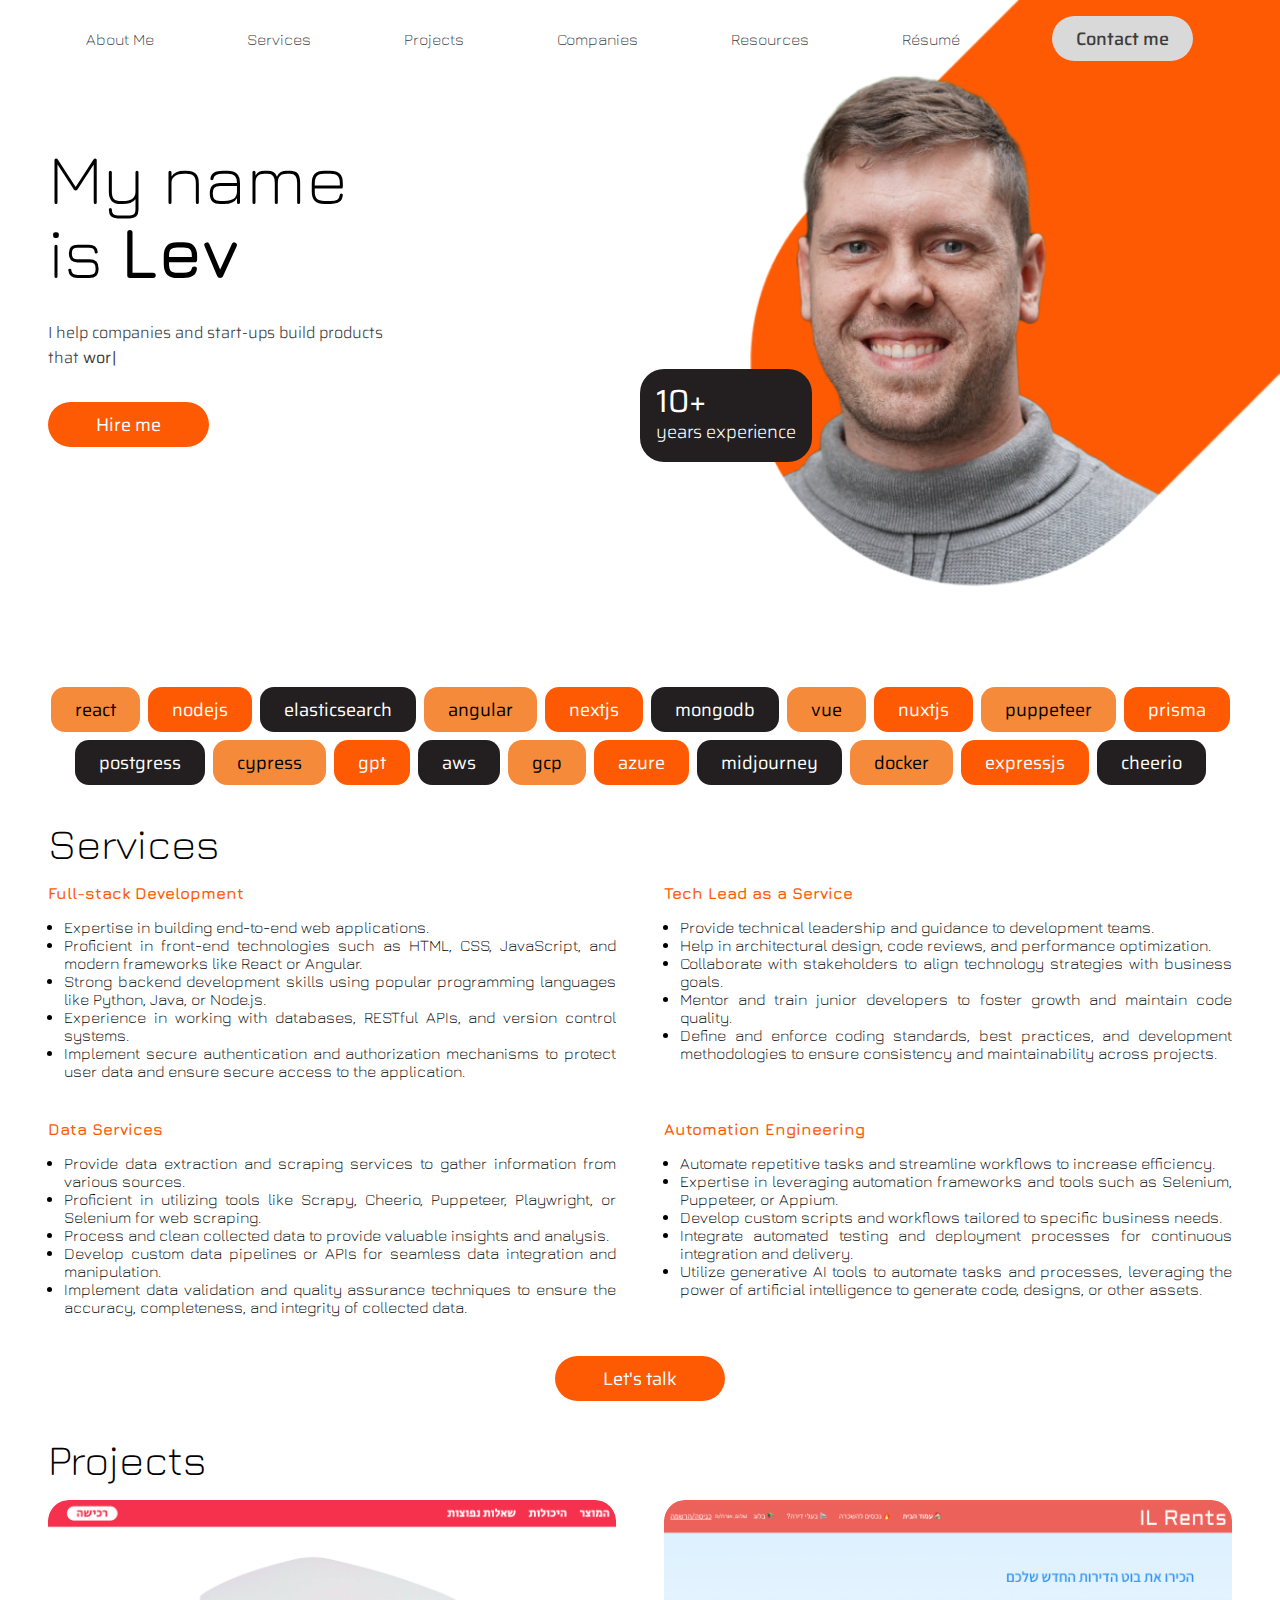
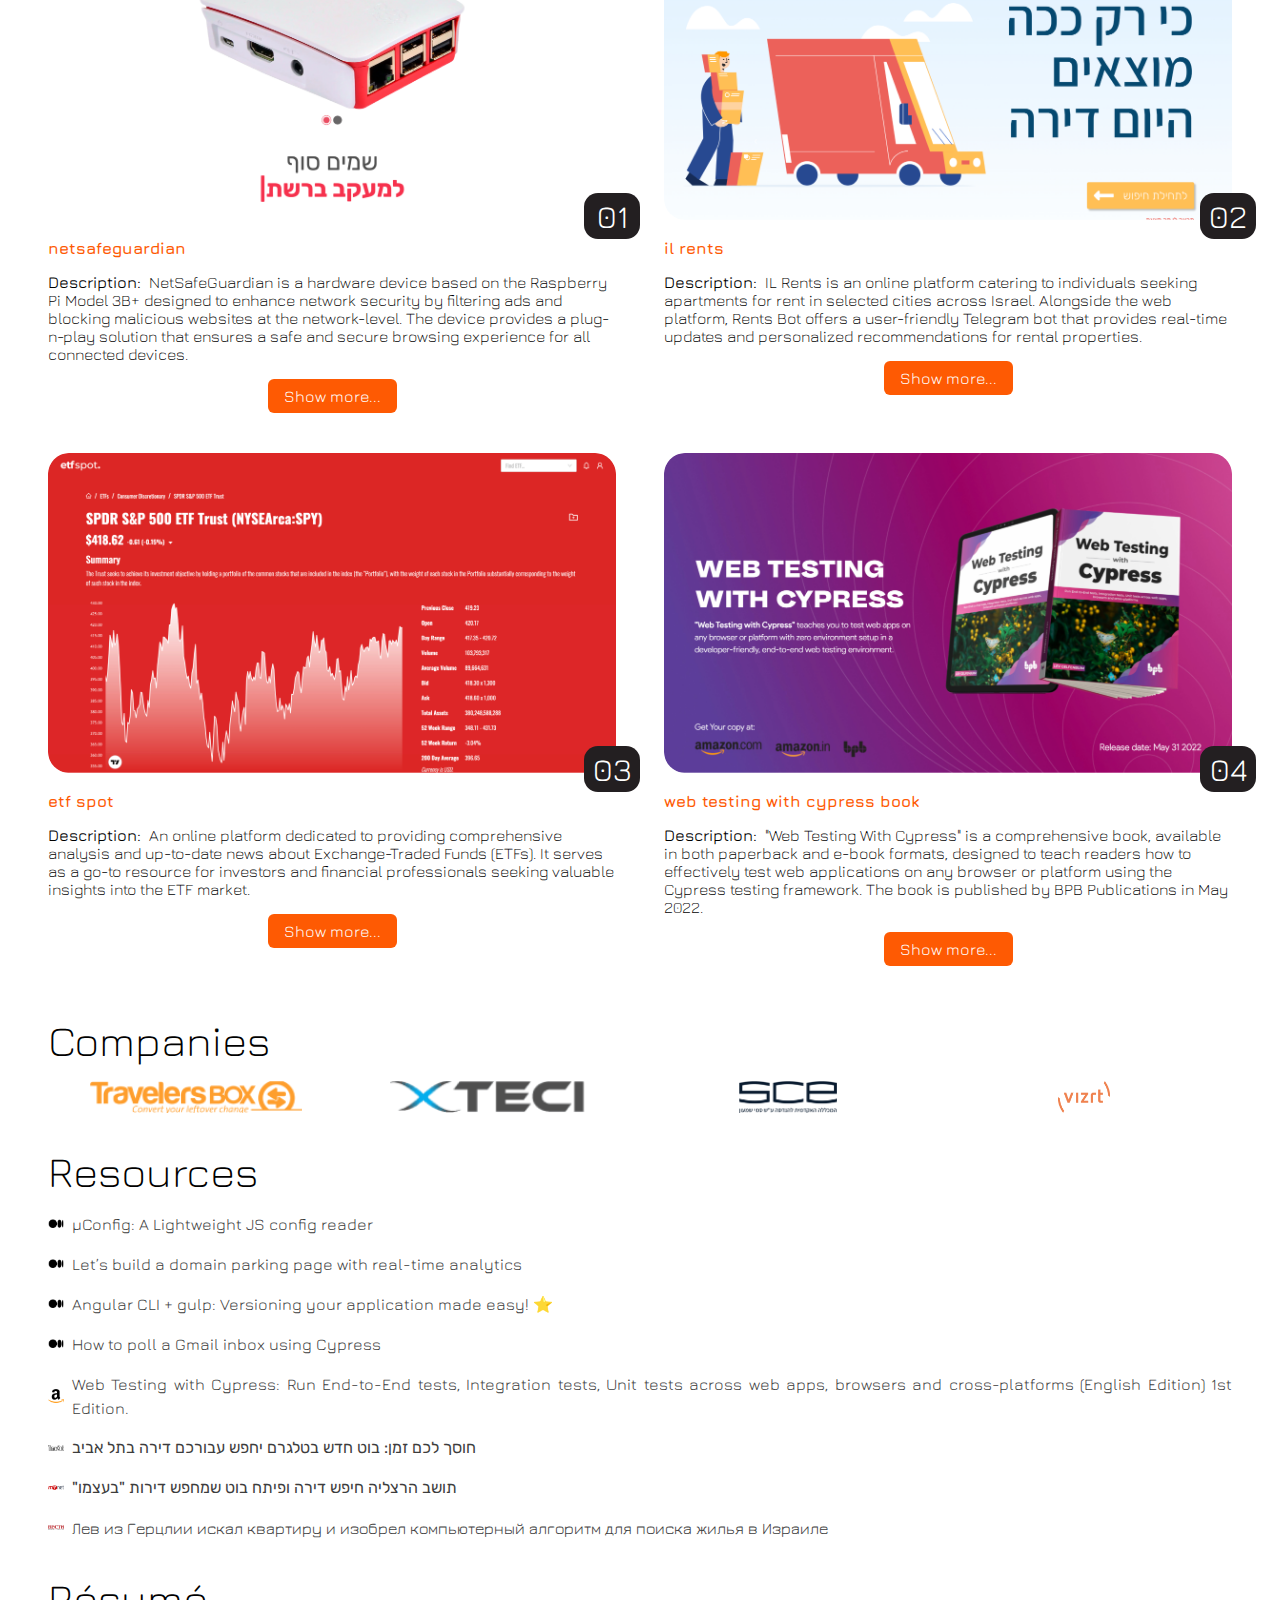
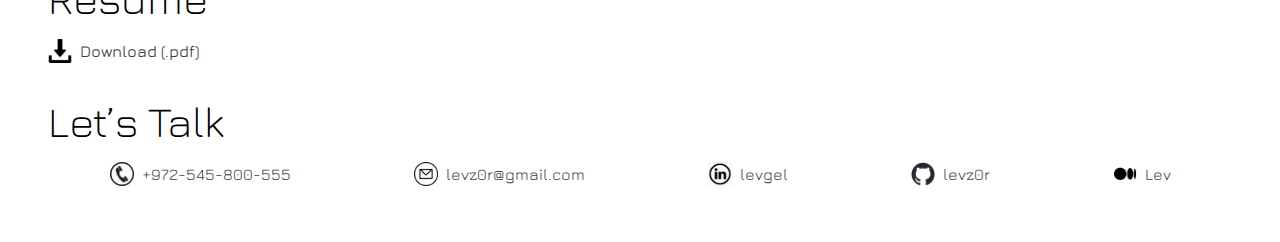
==== commit 93a5c949: "Yey" ====
--- a/index.html
+++ b/index.html
@@ -1,3 +1,3 @@
-<!DOCTYPE html><html><head><meta charSet="utf-8"/><link data-next-font="" rel="preconnect" href="/" crossorigin="anonymous"/><link rel="preload" as="style" href="/_next/static/css/749b55d6ca85fa85.css"/><link rel="preload" as="style" href="/_next/static/css/4df78f2cd73d6b26.css"/><link rel="preload" as="script" href="/_next/static/chunks/webpack-c892b98a04e1de78.js"/><link rel="preload" as="script" href="/_next/static/chunks/main-76f1ed1cc19d79ee.js"/><link rel="preload" as="script" href="/_next/static/chunks/pages/_app-29bc128ae5b8a261.js"/><link rel="preload" as="script" href="/_next/static/chunks/460-bfec7c32adcc7360.js"/><link rel="preload" as="script" href="/_next/static/chunks/pages/index-48bfa10c90f784f8.js"/><link rel="preload" as="script" href="/_next/static/2eg7Uz1U7fa9ECq3XnKnf/_buildManifest.js"/><link rel="preload" as="script" href="/_next/static/2eg7Uz1U7fa9ECq3XnKnf/_ssgManifest.js"/><link rel="preload" href="/_next/static/css/749b55d6ca85fa85.css" as="style"/><link rel="preload" href="/_next/static/css/4df78f2cd73d6b26.css" as="style"/><meta name="viewport" content="minimum-scale=1, initial-scale=1, width=device-width"/><link rel="icon" type="image/png" sizes="192x192" href="icons/android-chrome-192x192.png"/><link rel="icon" type="image/png" sizes="512x512" href="icons/android-chrome-512x512.png"/><link rel="apple-touch-icon" href="icons/apple-touch-icon.png"/><link rel="icon" type="image/png" sizes="16x16" href="icons/favicon-16x16.png"/><link rel="icon" type="image/png" sizes="32x32" href="icons/favicon-32x32.png"/><link rel="icon" href="icons/favicon.ico" type="image/x-icon"/><title>Lev Gelfenbuim&#x27;s Portfolio</title><meta name="robots" content="index,follow"/><meta name="description" content="I help companies and start-ups build products that work."/><meta name="twitter:card" content="summary_large_image"/><meta name="twitter:site" content="@site"/><meta name="twitter:creator" content="@levz0r"/><meta property="og:title" content="Lev Gelfenbuim&#x27;s Portfolio"/><meta property="og:description" content="I help companies and start-ups build products that work."/><meta property="og:url" content="https://lev.engineer"/><meta property="og:type" content="website"/><meta property="og:image" content="https://lev.engineer/lev.png"/><meta property="og:image:alt" content="Lev Gelfenbuim&#x27;s photo with orange stripe behind"/><meta property="og:image:type" content="image/png"/><meta property="og:image:width" content="1346"/><meta property="og:image:height" content="1241"/><meta property="og:locale" content="en_IE"/><meta property="og:site_name" content="Lev Gelfenbuim&#x27;s Portfolio"/><link rel="canonical" href="https://lev.engineer"/><meta name="next-head-count" content="26"/><link rel="stylesheet" href="/_next/static/css/749b55d6ca85fa85.css" data-n-g=""/><link rel="stylesheet" href="/_next/static/css/4df78f2cd73d6b26.css" data-n-p=""/><noscript data-n-css=""></noscript><script defer="" nomodule="" src="/_next/static/chunks/polyfills-c67a75d1b6f99dc8.js"></script><script src="/_next/static/chunks/webpack-c892b98a04e1de78.js" defer=""></script><script src="/_next/static/chunks/main-76f1ed1cc19d79ee.js" defer=""></script><script src="/_next/static/chunks/pages/_app-29bc128ae5b8a261.js" defer=""></script><script src="/_next/static/chunks/460-bfec7c32adcc7360.js" defer=""></script><script src="/_next/static/chunks/pages/index-48bfa10c90f784f8.js" defer=""></script><script src="/_next/static/2eg7Uz1U7fa9ECq3XnKnf/_buildManifest.js" defer=""></script><script src="/_next/static/2eg7Uz1U7fa9ECq3XnKnf/_ssgManifest.js" defer=""></script></head><body><div id="__next"><script type="application/ld+json">{"@context":"https://schema.org","@type":"CollectionPage","name":"Projects","hasPart":[{"name":"NetsafeGuardian","description":"A hardware device based on the Raspberry Pi Model 3B+ designed to enhance network security by filtering ads and blocking malicious websites at the network-level. The device provides a plug-n-play solution that ensures a safe and secure browsing experience for all connected devices.","url":"https://netsafeguard.co","author":"Lev Gelfenbuim","image":"netsafeguardian.png","keywords":"security, network, ads, blocking","@type":"CreativeWork"},{"name":"IL Rents","description":"An online platform catering to individuals seeking apartments for rent in selected cities across Israel. Alongside the web platform, Rents Bot offers a user-friendly Telegram bot that provides real-time updates and personalized recommendations for rental properties.","url":"https://www.rents.bot","author":"Lev Gelfenbuim","datePublished":"2021-01-01","image":"ilrents.png","keywords":"apartments, rent, Israel, AI, bot","@type":"CreativeWork"},{"name":"ETF Spot","description":"An online platform for ETF analysis and news.","url":"https://etfspot.io","datePublished":"2023-01-01","image":"etfspot.png","keywords":"ETF, analysis, news","@type":"CreativeWork"},{"name":"Web Testing With Cypress","description":"A comprehensive book, designed to teach readers how to effectively test web applications.","url":"https://webtestingwithcypress.com","datePublished":"2022-05-31","image":"webtestingwithcypress.png","keywords":"testing, web, cypress, book","@type":"CreativeWork"}]}</script><script type="application/ld+json">{"@context":"https://schema.org","@type":"Person","name":"Lev Gelfenbuim","url":"https://lev.engineer","sameAs":["https://www.facebook.com/levz0r","http://instagram.com/levz0r","https://www.linkedin.com/in/levgel/","https://medium.com/@levz0r","https://github.com/levz0r","https://twitter.com/levz0r"]}</script><div class="bg-white text-left text-black font-jura px-12"><div class="relative z-10 mt-4 hidden md:visible md:flex w-full rounded-11xl flex-row lg:flex justify-around items-center gap-4 text-gray-800"><div class="css-0" style="animation-delay:0ms"><a class="font-light no-underline text-darkslategray opacity-100 hover:text-orange-2 transition-colors" href="/#about">About Me</a></div><div class="css-0" style="animation-delay:50ms"><a class="font-light no-underline text-darkslategray opacity-100 hover:text-orange-2 transition-colors" href="/#services">Services</a></div><div class="css-0" style="animation-delay:100ms"><a class="font-light no-underline text-darkslategray opacity-100 hover:text-orange-2 transition-colors" href="/#projects">Projects</a></div><div class="css-0" style="animation-delay:150ms"><a class="font-light no-underline text-darkslategray opacity-100 hover:text-orange-2 transition-colors" href="/#companies">Companies</a></div><div class="css-0" style="animation-delay:200ms"><a class="font-light no-underline text-darkslategray opacity-100 hover:text-orange-2 transition-colors" href="/#resources">Resources</a></div><div class="css-0" style="animation-delay:250ms"><a class="font-light no-underline text-darkslategray opacity-100 hover:text-orange-2 transition-colors" href="/#resume">Résumé</a></div><div class="css-0" style="animation-delay:300ms"><a class="rounded-11xl bg-gainsboro flex flex-col py-2 px-6 box-border items-center justify-end cursor-pointer text-[1.13rem] text-darkslategray font-saira relative font-medium no-underline" href="/#contact"><div class="">Contact me</div></a></div></div><div class="visible md:hidden"><div class="relative z-10 mt-4 border-orange-1 rounded-xl border-solid border-2 w-8 h-8 flex justify-center items-center text-orange-1 cursor-pointer"><span class="text-24xl pb-1">&equiv;</span></div></div><div class="flex flex-col gap-4 justify-start items-start"><div class="absolute right-0 top-0 flex w-full items-start justify-start object-fill h-auto pointer-events-none css-0" style="animation-delay:0ms"><img class="absolute right-0 top-0 flex w-1/2 items-start justify-start object-fill h-auto pointer-events-none" alt="" src="lev.png"/></div><div class="flex items-center justify-start"><div class="flex flex-col gap-8 items-start w-1/2"><div class="css-0" style="animation-delay:0ms"><div id="about" class="text-24xl md:text-53xl lg:leading-lg font-light">My name<br/>is <span class="font-semibold font-jura">Lev</span></div></div></div><div class="css-0" style="animation-delay:0ms"><div class="hidden sm:visible z-10 rounded-3xl ml-20 mt-64 bg-dark-grey md:flex flex-col px-4 py-4 box-border text-white font-saira"><div class="text-13xl leading-none">10+</div><div class="text-lg font-light">years experience</div></div></div></div><div class="font-light font-saira text-darkslategray">I help companies and start-ups build products<br/>that<!-- --> <span class="font-normal inline-block"><div class="Typewriter" data-testid="typewriter-wrapper"></div></span></div><a class="rounded-11xl no-underline bg-orange-1 hover:bg-orange-700 transition-colors duration-500 flex flex-col items-center justify-center text-[1.13rem] text-white font-saira px-12 py-2" href="/#contact">Hire me</a></div><div class="md:my-20 my-8 flex flex-wrap justify-evenly md:justify-center gap-2 font-saira"><div class="css-0" style="animation-delay:0ms"><div class="rounded-sm bg-orange-2 flex flex-col box-border items-center justify-center text-black px-6 py-2 md:text-lg">react</div></div><div class="css-0" style="animation-delay:50ms"><div class="rounded-sm bg-orange-1 flex flex-col box-border items-center justify-center text-white px-6 py-2 md:text-lg">nodejs</div></div><div class="css-0" style="animation-delay:100ms"><div class="rounded-sm bg-dark-grey flex flex-col box-border items-center justify-center text-white px-6 py-2 md:text-lg">elasticsearch</div></div><div class="css-0" style="animation-delay:150ms"><div class="rounded-sm bg-orange-2 flex flex-col box-border items-center justify-center text-black px-6 py-2 md:text-lg">angular</div></div><div class="css-0" style="animation-delay:200ms"><div class="rounded-sm bg-orange-1 flex flex-col box-border items-center justify-center text-white px-6 py-2 md:text-lg">nextjs</div></div><div class="css-0" style="animation-delay:250ms"><div class="rounded-sm bg-dark-grey flex flex-col box-border items-center justify-center text-white px-6 py-2 md:text-lg">mongodb</div></div><div class="css-0" style="animation-delay:300ms"><div class="rounded-sm bg-orange-2 flex flex-col box-border items-center justify-center text-black px-6 py-2 md:text-lg">vue</div></div><div class="css-0" style="animation-delay:350ms"><div class="rounded-sm bg-orange-1 flex flex-col box-border items-center justify-center text-white px-6 py-2 md:text-lg">nuxtjs</div></div><div class="css-0" style="animation-delay:400ms"><div class="rounded-sm bg-orange-2 flex flex-col box-border items-center justify-center text-black px-6 py-2 md:text-lg">puppeteer</div></div><div class="css-0" style="animation-delay:450ms"><div class="rounded-sm bg-orange-1 flex flex-col box-border items-center justify-center text-white px-6 py-2 md:text-lg">prisma</div></div><div class="css-0" style="animation-delay:500ms"><div class="rounded-sm bg-dark-grey flex flex-col box-border items-center justify-center text-white px-6 py-2 md:text-lg">postgress</div></div><div class="css-0" style="animation-delay:550ms"><div class="rounded-sm bg-orange-2 flex flex-col box-border items-center justify-center text-black px-6 py-2 md:text-lg">cypress</div></div><div class="css-0" style="animation-delay:600ms"><div class="rounded-sm bg-orange-1 flex flex-col box-border items-center justify-center text-white px-6 py-2 md:text-lg">gpt</div></div><div class="css-0" style="animation-delay:650ms"><div class="rounded-sm bg-dark-grey flex flex-col box-border items-center justify-center text-white px-6 py-2 md:text-lg">aws</div></div><div class="css-0" style="animation-delay:700ms"><div class="rounded-sm bg-orange-2 flex flex-col box-border items-center justify-center text-black px-6 py-2 md:text-lg">gcp</div></div><div class="css-0" style="animation-delay:750ms"><div class="rounded-sm bg-orange-1 flex flex-col box-border items-center justify-center text-white px-6 py-2 md:text-lg">azure</div></div><div class="css-0" style="animation-delay:800ms"><div class="rounded-sm bg-dark-grey flex flex-col box-border items-center justify-center text-white px-6 py-2 md:text-lg">midjourney</div></div><div class="css-0" style="animation-delay:850ms"><div class="rounded-sm bg-orange-2 flex flex-col box-border items-center justify-center text-black px-6 py-2 md:text-lg">docker</div></div><div class="css-0" style="animation-delay:900ms"><div class="rounded-sm bg-orange-1 flex flex-col box-border items-center justify-center text-white px-6 py-2 md:text-lg">expressjs</div></div><div class="css-0" style="animation-delay:950ms"><div class="rounded-sm bg-dark-grey flex flex-col box-border items-center justify-center text-white px-6 py-2 md:text-lg">cheerio</div></div></div><div class="css-0" style="animation-delay:1000ms"><div id="services" class="text-24xl font-light mb-4">Services</div></div><div class="css-0" style="animation-delay:1500ms"><div class="sm:grid grid-rows-2 grid-cols-2 gap-x-12 md:gap-y-6 items-start justify-center"><div class="flex-1 flex flex-col items-start justify-start"><b class="text-orange-1">Full-stack Development</b><div class="font-light font-inherit text-black text-justify"><ul class="pl-4"><li class="">Expertise in building end-to-end web applications.</li><li class="">Proficient in front-end technologies such as HTML, CSS, JavaScript, and modern frameworks like React or Angular.</li><li class="">Strong backend development skills using popular programming languages like Python, Java, or Node.js.</li><li>Experience in working with databases, RESTful APIs, and version control systems.</li><li>Implement secure authentication and authorization mechanisms to protect user data and ensure secure access to the application.</li></ul></div></div><div class="flex-1 flex flex-col items-start justify-start"><b class="text-orange-1">Tech Lead as a Service</b><div class="font-light font-inherit text-black text-justify inline-block"><ul class="pl-4"><li class="">Provide technical leadership and guidance to development teams.</li><li class="">Help in architectural design, code reviews, and performance optimization.</li><li class="">Collaborate with stakeholders to align technology strategies with business goals.</li><li>Mentor and train junior developers to foster growth and maintain code quality.</li><li>Define and enforce coding standards, best practices, and development methodologies to ensure consistency and maintainability across projects.</li></ul></div></div><div class="flex-1 flex flex-col items-start justify-start"><b class="text-orange-1">Data Services</b><div class="font-light font-inherit text-black text-justify"><ul class="pl-4"><li class="">Provide data extraction and scraping services to gather information from various sources.</li><li class="">Proficient in utilizing tools like Scrapy, Cheerio, Puppeteer, Playwright, or Selenium for web scraping.</li><li class="">Process and clean collected data to provide valuable insights and analysis.</li><li>Develop custom data pipelines or APIs for seamless data integration and manipulation.</li><li>Implement data validation and quality assurance techniques to ensure the accuracy, completeness, and integrity of collected data.</li></ul></div></div><div class="flex-1 flex flex-col items-start justify-start"><b class="text-orange-1">Automation Engineering</b><div class="font-light font-inherit text-black text-justify"><ul class="pl-4"><li class="">Automate repetitive tasks and streamline workflows to increase efficiency.</li><li class="">Expertise in leveraging automation frameworks and tools such as Selenium, Puppeteer, or Appium.</li><li class="">Develop custom scripts and workflows tailored to specific business needs.</li><li>Integrate automated testing and deployment processes for continuous integration and delivery.</li><li>Utilize generative AI tools to automate tasks and processes, leveraging the power of artificial intelligence to generate code, designs, or other assets.</li></ul></div></div><a class="col-span-2 justify-self-center rounded-11xl no-underline bg-orange-1 hover:bg-orange-700 transition-colors duration-500 flex flex-col items-center justify-center text-[1.13rem] text-white font-saira px-12 py-2" href="/#contact">Let&#x27;s talk</a></div></div><div class="css-0" style="animation-delay:1000ms"><div id="projects" class="text-24xl font-light mt-8 mb-4">Projects</div></div><div class="css-0" style="animation-delay:1500ms"><div class="grid grid-cols-2 items-start justify-evenly gap-x-12 gap-y-6"><div class="flex flex-col items-start justify-start gap-4"><div class="relative"><img class="rounded-2xl w-full h-auto object-fill" alt="A screenshot of NetSafeGuardian homepage" src="projects/netsafeguardian.png"/><div class="absolute bottom-[-1.0rem] right-[-1.5rem] rounded-sm bg-dark-grey flex flex-col items-center justify-center text-white px-3 py-1 w-8"><div class="text-13xl">0<!-- -->1</div></div></div><b id="0" class="text-orange-1 text-left">netsafeguardian</b><div class=""><span class="font-medium mr-2">Description:</span><span class="font-light">NetSafeGuardian is a hardware device based on the Raspberry Pi Model 3B+ designed to enhance network security by filtering ads and blocking malicious websites at the network-level. The device provides a plug-n-play solution that ensures a safe and secure browsing experience for all connected devices.</span></div><div class="self-center rounded-md bg-orange-1 hover:bg-orange-700 transition-colors duration-500 text-white px-4 py-2 cursor-pointer">Show more...</div><div class="max-h-auto"><div class="transition-transform origin-top duration-500 scale-y-0 max-h-0 flex flex-col"><div class=""><span class="font-medium mr-2">Role:</span><span class="font-light">As a one-man-show, I took on the responsibility of conceptualizing, designing, and developing the NetSafeGuardian project. I handled all aspects of the project, including hardware setup, software configuration, website development, and remote management.</span></div><div class=""><span class="font-medium mr-2">Challenges:</span><span class="font-light">During the development process, I encountered several challenges that needed effective solutions to ensure the success of the project:</span><ul class=""><li><span class="font-medium mr-2">Plug-n-Play Functionality<!-- -->:</span><span class="font-light">Creating a device that could be easily connected to the network without complex setup procedures was essential to provide a user-friendly experience.</span></li><li><span class="font-medium mr-2">Stability and Uptime<!-- -->:</span><span class="font-light">Ensuring the device remained stable and had 100% uptime, even after internet or power outages, was crucial to provide uninterrupted protection and reliable performance.</span></li><li><span class="font-medium mr-2">Always Up-to-Date<!-- -->:</span><span class="font-light">Keeping the device&#x27;s software and security filters always up-to-date with the latest threat intelligence was a critical challenge to maintain optimal security levels.</span></li><li><span class="font-medium mr-2">Telemetric and Remote Support<!-- -->:</span><span class="font-light">Establishing telemetric capabilities and remote management features were necessary to monitor device performance, provide remote assistance, and ensure seamless operation.</span></li></ul></div><div class=""><span class="font-medium mr-2">Solutions:</span><span class="font-light">To overcome these challenges and deliver a robust solution, I implemented the following solutions:</span><ul class=""><li><span class="font-medium mr-2">Website Development with Next.js + Static Site Generation (SSG)<!-- -->:</span><span class="font-light">Utilizing Next.js with Static Site Generation allowed me to create a website that provided clear information about NetSafeGuardian, its features, and benefits. It also facilitated seamless updates and easy content management.</span></li><li><span class="font-medium mr-2">Device Configuration<!-- -->:</span><span class="font-light">The NetSafeGuardian device was built using the Raspberry Pi Model 3B+ and ran Ubuntu Server 22.10. This configuration provided a stable and reliable foundation for the device&#x27;s operation.</span></li><li><span class="font-medium mr-2">Monitoring and Telemetric<!-- -->:</span><span class="font-light">I incorporated Netdata, a powerful monitoring tool, to track device performance, network activity, and telemetric data. This allowed me to identify any issues promptly and ensure optimal hardware utilization.</span></li><li><span class="font-medium mr-2">Remote Management with Saltstack<!-- -->:</span><span class="font-light">By utilizing Saltstack, a remote management and configuration tool, I enabled remote support and management of NetSafeGuardian devices. This allowed me to apply software updates, modify configurations, and provide remote assistance efficiently.</span></li><li><span class="font-medium mr-2">Blocking Malicious Websites and Ads<!-- -->:</span><span class="font-light">I leveraged AdGuard Home, a popular DNS-based ad-blocking and filtering software, to block malicious websites and filter out unwanted ads at the network-level, ensuring a safe and pleasant browsing experience.</span></li></ul></div><div class=""><span class="font-medium mr-2">Results:</span><span class="font-light">The implementation of these solutions yielded significant results for NetSafeGuardian:</span><ul class=""><li><span class="font-medium mr-2">100% Uptime and Self-Recovery<!-- -->:</span><span class="font-light">NetSafeGuardian devices achieved 100% uptime, thanks to their stable hardware setup and automatic recovery mechanisms that restored functionality after internet or power outages.</span></li><li><span class="font-medium mr-2">Optimal Hardware Utilization<!-- -->:</span><span class="font-light">By monitoring device performance using Netdata, I ensured that the NetSafeGuardian device utilized hardware resources efficiently, resulting in optimal performance and responsiveness.</span></li><li><span class="font-medium mr-2">Fully Configurable Remotely<!-- -->:</span><span class="font-light">The remote management capabilities enabled by Saltstack allowed for easy and efficient configuration of NetSafeGuardian devices, even when located in different geographical locations.</span></li></ul></div><div class="self-center rounded-md bg-orange-1 hover:bg-orange-700 transition-colors duration-500 text-white px-4 py-2 cursor-pointer">Show less...</div></div></div></div><div class="flex flex-col items-start justify-start gap-4"><div class="relative"><img class="rounded-2xl w-full h-auto object-fill" alt="A screenshot of www.rents.bot homepage." src="projects/ilrents.png"/><div class="absolute bottom-[-1.0rem] right-[-1.5rem] rounded-sm bg-dark-grey flex flex-col items-center justify-center text-white px-3 py-1 w-8"><div class="text-13xl">0<!-- -->2</div></div></div><b id="1" class="text-orange-1 text-left">il rents</b><div class=""><span class="font-medium mr-2">Description:</span><span class="font-light">IL Rents is an online platform catering to individuals seeking apartments for rent in selected cities across Israel. Alongside the web platform, Rents Bot offers a user-friendly Telegram bot that provides real-time updates and personalized recommendations for rental properties.</span></div><div class="self-center rounded-md bg-orange-1 hover:bg-orange-700 transition-colors duration-500 text-white px-4 py-2 cursor-pointer">Show more...</div><div class="max-h-auto"><div class="transition-transform origin-top duration-500 scale-y-0 max-h-0 flex flex-col"><div class=""><span class="font-medium mr-2">Role:</span><span class="font-light">As a one-man-show, I took on the responsibility of designing, developing, and managing the entire Rents Bot project. From frontend and backend development to data aggregation and integration with the Telegram bot, I handled all aspects of the platform&#x27;s creation.</span></div><div class=""><span class="font-medium mr-2">Challenges:</span><span class="font-light">Throughout the development process, I faced several notable challenges that demanded effective solutions to ensure the success of the project:</span><ul class=""><li><span class="font-medium mr-2">SEO Optimization<!-- -->:</span><span class="font-light">Establishing strong search engine visibility was vital for attracting organic traffic and positioning Rents Bot as a go-to platform for apartment rentals.</span></li><li><span class="font-medium mr-2">Responsiveness<!-- -->:</span><span class="font-light">Creating a highly responsive platform that delivers an exceptional user experience across various devices and screen sizes was crucial to meet users&#x27; diverse needs.</span></li><li><span class="font-medium mr-2">Fast and Real-Time Updates<!-- -->:</span><span class="font-light">Providing real-time property updates and maintaining fast load times were essential for delivering timely information to users.</span></li><li><span class="font-medium mr-2">Data Aggregation and Integration<!-- -->:</span><span class="font-light">Aggregating data from various Israeli online apartment boards and integrating it seamlessly into the platform posed a unique data management challenge.</span></li><li><span class="font-medium mr-2">Blog Implementation<!-- -->:</span><span class="font-light">Creating a blog section using Markdown and Gray-Matter, a frontmatter parser, allowed for easy content management and efficient organization of blog posts.</span></li></ul></div><div class=""><span class="font-medium mr-2">Solutions:</span><span class="font-light">To address these challenges and ensure optimal performance, I implemented the following solutions:</span><ul class=""><li><span class="font-medium mr-2">Nuxt.js + Server-Side Rendering (SSR)<!-- -->:</span><span class="font-light">Leveraging Nuxt.js, a powerful Vue.js framework, combined with Server-Side Rendering, ensured fast initial page loads and improved SEO performance by enabling effective indexing by search engines.</span></li><li><span class="font-medium mr-2">Data from All Israeli Online Apartment Boards<!-- -->:</span><span class="font-light">Integrating data from various online apartment boards in Israel enabled comprehensive property listings and real-time updates for users, enhancing the platform&#x27;s value.</span></li><li><span class="font-medium mr-2">Telegram Bot Integration<!-- -->:</span><span class="font-light">The development of a Telegram bot complemented the web platform, providing users with personalized property recommendations, instant notifications, and a seamless user experience within the Telegram messaging app.</span></li></ul></div><div class=""><span class="font-medium mr-2">Results:</span><span class="font-light">The implementation of these solutions yielded remarkable outcomes for IL Rents:</span><ul class=""><li><span class="font-medium mr-2">Modern Technology Stack<!-- -->:</span><span class="font-light">Adopting Nuxt.js, SSR, and real-time data integration solidified Rents Bot as a cutting-edge platform, offering users an immersive and dynamic experience.</span></li><li><span class="font-medium mr-2">Great SEO Results and Media Coverage<!-- -->:</span><span class="font-light">Rents Bot achieved exceptional SEO results, securing top positions in Google search results for various apartment rental queries. This, coupled with media coverage, bolstered the platform&#x27;s visibility and attracted a significant influx of organic traffic.</span></li><li><span class="font-medium mr-2">Fast Load Times, Lazy Loading, and Responsive Design<!-- -->:</span><span class="font-light">The incorporation of optimized performance techniques, including fast load times, lazy loading, and a responsive design, ensured users experienced a smooth and efficient browsing experience.</span></li><li><span class="font-medium mr-2">Active Telegram Users<!-- -->:</span><span class="font-light">The integration of the Telegram bot garnered an active user base, fostering engagement and facilitating personalized property recommendations and real-time notifications.</span></li></ul></div><div class="self-center rounded-md bg-orange-1 hover:bg-orange-700 transition-colors duration-500 text-white px-4 py-2 cursor-pointer">Show less...</div></div></div></div><div class="flex flex-col items-start justify-start gap-4"><div class="relative"><img class="rounded-2xl w-full h-auto object-fill" alt="A screenshot of one of the screens from www.etfspot.io" src="projects/etfspot.png"/><div class="absolute bottom-[-1.0rem] right-[-1.5rem] rounded-sm bg-dark-grey flex flex-col items-center justify-center text-white px-3 py-1 w-8"><div class="text-13xl">0<!-- -->3</div></div></div><b id="2" class="text-orange-1 text-left">etf spot</b><div class=""><span class="font-medium mr-2">Description:</span><span class="font-light">An online platform dedicated to providing comprehensive analysis and up-to-date news about Exchange-Traded Funds (ETFs). It serves as a go-to resource for investors and financial professionals seeking valuable insights into the ETF market.</span></div><div class="self-center rounded-md bg-orange-1 hover:bg-orange-700 transition-colors duration-500 text-white px-4 py-2 cursor-pointer">Show more...</div><div class="max-h-auto"><div class="transition-transform origin-top duration-500 scale-y-0 max-h-0 flex flex-col"><div class=""><span class="font-medium mr-2">Role:</span><span class="font-light">As a one-man-show, I conceptualized, designed, and developed the entire ETF Spot platform from start to finish. My responsibilities encompassed the full project lifecycle, including frontend and backend development, database management, design implementation, and deployment.</span></div><div class=""><span class="font-medium mr-2">Challenges:</span><span class="font-light">Throughout the development process, I encountered several key challenges that required effective solutions to ensure the success of the project:</span><ul class=""><li><span class="font-medium mr-2">SEO Optimization<!-- -->:</span><span class="font-light">Ensuring high visibility in search engine results pages was crucial for attracting organic traffic and establishing ETF Spot as a trusted source in the industry.</span></li><li><span class="font-medium mr-2">Responsiveness<!-- -->:</span><span class="font-light">Providing an exceptional user experience across various devices and screen sizes was essential to accommodate the diverse needs of our users.</span></li><li><span class="font-medium mr-2">Fast and Real-Time Updates<!-- -->:</span><span class="font-light">Delivering timely information and real-time updates about ETFs while maintaining fast load times was a significant challenge.</span></li></ul></div><div class=""><span class="font-medium mr-2">Solutions:</span><span class="font-light">To overcome these challenges and deliver a top-notch user experience, I employed the following solutions:</span><ul class=""><li><span class="font-medium mr-2">Next.js + Server-Side Rendering (SSR)<!-- -->:</span><span class="font-light">I leveraged Next.js, a powerful React framework, combined with Server-Side Rendering. This approach enabled fast initial page loads and improved SEO performance by ensuring search engines can index the website effectively.</span></li><li><span class="font-medium mr-2">Data from Yahoo Finance, TradingView, and NewsAPI<!-- -->:</span><span class="font-light">I integrated data feeds from reputable sources, such as Yahoo Finance, TradingView, and NewsAPI, to provide comprehensive and real-time information about ETFs and industry news.</span></li><li><span class="font-medium mr-2">GPT<!-- -->:</span><span class="font-light">Basic legal aspects covered by GPT-3.0.</span></li></ul></div><div class=""><span class="font-medium mr-2">Results:</span><span class="font-light">The implementation of these solutions resulted in significant outcomes for ETF Spot:</span><ul class=""><li><span class="font-medium mr-2">Modern Technology Stack<!-- -->:</span><span class="font-light">The utilization of Next.js, SSR, and real-time data integration positioned ETF Spot as a cutting-edge platform, offering users a seamless and dynamic experience.</span></li><li><span class="font-medium mr-2">Great SEO Results<!-- -->:</span><span class="font-light">The SEO optimization efforts paid off, resulting in high organic search rankings and increased visibility for ETF Spot in search engine results pages. This led to a steady flow of organic traffic and an expanding user base.</span></li><li><span class="font-medium mr-2">Fast Load Times and Lazy Loading<!-- -->:</span><span class="font-light">With Next.js and SSR, ETF Spot achieved impressive load times, ensuring a smooth and responsive user experience. Lazy loading techniques further enhanced performance by loading content as users scrolled, reducing initial load times.</span></li></ul></div><div class="self-center rounded-md bg-orange-1 hover:bg-orange-700 transition-colors duration-500 text-white px-4 py-2 cursor-pointer">Show less...</div></div></div></div><div class="flex flex-col items-start justify-start gap-4"><div class="relative"><img class="rounded-2xl w-full h-auto object-fill" alt="A screeshot of www.webtestingwithcypress.com homepage" src="projects/webtestingwithcypress.png"/><div class="absolute bottom-[-1.0rem] right-[-1.5rem] rounded-sm bg-dark-grey flex flex-col items-center justify-center text-white px-3 py-1 w-8"><div class="text-13xl">0<!-- -->4</div></div></div><b id="3" class="text-orange-1 text-left">web testing with cypress book</b><div class=""><span class="font-medium mr-2">Description:</span><span class="font-light">&quot;Web Testing With Cypress&quot; is a comprehensive book, available in both paperback and e-book formats, designed to teach readers how to effectively test web applications on any browser or platform using the Cypress testing framework. The book is published by BPB Publications in May 2022.</span></div><div class="self-center rounded-md bg-orange-1 hover:bg-orange-700 transition-colors duration-500 text-white px-4 py-2 cursor-pointer">Show more...</div><div class="max-h-auto"><div class="transition-transform origin-top duration-500 scale-y-0 max-h-0 flex flex-col"><div class=""><span class="font-medium mr-2">Key Features:</span><ul class=""><li><span class="font-light">Gain insights into visual testing, Cypress Studio, GitHub Actions, and the Cypress Dashboard, enabling developers to create a robust end-to-end web testing environment.</span></li><li><span class="font-light">Utilize Docker images, CI/CD pipelines, and the headless Cypress test runner through practical illustrations and step-by-step instructions.</span></li><li><span class="font-light">Discover the benefits and techniques of using Cucumber for cross-browser and cross-platform testing, providing real-world examples and solutions.</span></li></ul></div><div class=""><span class="font-medium mr-2">Chapters:</span><ul class=""><li><span class="font-light">Introduction to Cypress</span></li><li><span class="font-light">Cypress vs. Selenium WebDriver</span></li><li><span class="font-light">Write Your First Tests</span></li><li><span class="font-light">Advanced Testing Techniques</span></li><li><span class="font-light">Introducing CI/CD</span></li><li><span class="font-light">Introduction to Cypress Dashboard</span></li><li><span class="font-light">Integration of CI/CD into Existing Projects</span></li><li><span class="font-light">Working with Tests as a Team</span></li><li><span class="font-light">Cypress Driven Development (CDD) Approach</span></li><li><span class="font-light">Tests for Product Managers using Cucumber</span></li></ul></div><div class=""><span class="font-medium mr-2">Role:</span><span class="font-light">As the author of &quot;Web Testing With Cypress,&quot; I undertook the responsibility of researching, conceptualizing, and writing the content of the book. Drawing from my expertise and experience in web testing and Cypress, I aimed to create a resource that is informative, practical, and appealing to readers.</span></div><div class=""><span class="font-medium mr-2">Challenges:</span><span class="font-light">The primary challenges I encountered during the creation of this book were to make it engaging and captivating for readers while providing them with real-world use-cases and a wide range of examples. I aimed to strike a balance between technical depth and accessibility to ensure readers of varying skill levels could benefit from the material.</span><ul class=""></ul></div><div class=""><span class="font-medium mr-2">Solutions:</span><span class="font-light">To address these challenges, I dedicated six months to intensive research and writing. This allowed me to gather a comprehensive understanding of web testing with Cypress and ensured that the content provided valuable insights, practical examples, and relatable use-cases. By focusing on clarity and practicality, I aimed to make the book an enjoyable and valuable resource for readers.</span><ul class=""></ul></div><div class=""><span class="font-medium mr-2">Results:</span><span class="font-light">&quot;Web Testing With Cypress&quot; has achieved considerable success since its publication, with thousands of copies sold worldwide. The book has gained popularity not only among individual readers but also within educational institutions. It has been made available on prominent platforms such as Amazon, eBay, Walmart, and other online retailers, reaching a wide audience.
+<!DOCTYPE html><html><head><meta charSet="utf-8"/><link data-next-font="" rel="preconnect" href="/" crossorigin="anonymous"/><link rel="preload" as="style" href="/_next/static/css/ffc26671a919b9ec.css"/><link rel="preload" as="style" href="/_next/static/css/4df78f2cd73d6b26.css"/><link rel="preload" as="script" href="/_next/static/chunks/webpack-e2f0424253437fd5.js"/><link rel="preload" as="script" href="/_next/static/chunks/main-76f1ed1cc19d79ee.js"/><link rel="preload" as="script" href="/_next/static/chunks/pages/_app-069c16ef1cf5b09a.js"/><link rel="preload" as="script" href="/_next/static/chunks/460-bfec7c32adcc7360.js"/><link rel="preload" as="script" href="/_next/static/chunks/pages/index-a5bdbad056220d7b.js"/><link rel="preload" as="script" href="/_next/static/V7tx7eCVSQ68MfJSlpw3H/_buildManifest.js"/><link rel="preload" as="script" href="/_next/static/V7tx7eCVSQ68MfJSlpw3H/_ssgManifest.js"/><link rel="preload" href="/_next/static/css/ffc26671a919b9ec.css" as="style"/><link rel="preload" href="/_next/static/css/4df78f2cd73d6b26.css" as="style"/><meta name="viewport" content="minimum-scale=1, initial-scale=1, width=device-width"/><link rel="icon" type="image/png" sizes="192x192" href="icons/android-chrome-192x192.png"/><link rel="icon" type="image/png" sizes="512x512" href="icons/android-chrome-512x512.png"/><link rel="apple-touch-icon" href="icons/apple-touch-icon.png"/><link rel="icon" type="image/png" sizes="16x16" href="icons/favicon-16x16.png"/><link rel="icon" type="image/png" sizes="32x32" href="icons/favicon-32x32.png"/><link rel="icon" href="icons/favicon.ico" type="image/x-icon"/><title>Lev Gelfenbuim&#x27;s Portfolio</title><meta name="robots" content="index,follow"/><meta name="description" content="I help companies and start-ups build products that work."/><meta name="twitter:card" content="summary_large_image"/><meta name="twitter:site" content="@site"/><meta name="twitter:creator" content="@levz0r"/><meta property="og:title" content="Lev Gelfenbuim&#x27;s Portfolio"/><meta property="og:description" content="I help companies and start-ups build products that work."/><meta property="og:url" content="https://lev.engineer"/><meta property="og:type" content="website"/><meta property="og:image" content="https://lev.engineer/lev.png"/><meta property="og:image:alt" content="Lev Gelfenbuim&#x27;s photo with orange stripe behind"/><meta property="og:image:type" content="image/png"/><meta property="og:image:width" content="1346"/><meta property="og:image:height" content="1241"/><meta property="og:locale" content="en_IE"/><meta property="og:site_name" content="Lev Gelfenbuim&#x27;s Portfolio"/><link rel="canonical" href="https://lev.engineer"/><meta name="next-head-count" content="26"/><link rel="stylesheet" href="/_next/static/css/ffc26671a919b9ec.css" data-n-g=""/><link rel="stylesheet" href="/_next/static/css/4df78f2cd73d6b26.css" data-n-p=""/><noscript data-n-css=""></noscript><script defer="" nomodule="" src="/_next/static/chunks/polyfills-c67a75d1b6f99dc8.js"></script><script src="/_next/static/chunks/webpack-e2f0424253437fd5.js" defer=""></script><script src="/_next/static/chunks/main-76f1ed1cc19d79ee.js" defer=""></script><script src="/_next/static/chunks/pages/_app-069c16ef1cf5b09a.js" defer=""></script><script src="/_next/static/chunks/460-bfec7c32adcc7360.js" defer=""></script><script src="/_next/static/chunks/pages/index-a5bdbad056220d7b.js" defer=""></script><script src="/_next/static/V7tx7eCVSQ68MfJSlpw3H/_buildManifest.js" defer=""></script><script src="/_next/static/V7tx7eCVSQ68MfJSlpw3H/_ssgManifest.js" defer=""></script></head><body><div id="__next"><script type="application/ld+json">{"@context":"https://schema.org","@type":"CollectionPage","name":"Projects","hasPart":[{"name":"NetsafeGuardian","description":"A hardware device based on the Raspberry Pi Model 3B+ designed to enhance network security by filtering ads and blocking malicious websites at the network-level. The device provides a plug-n-play solution that ensures a safe and secure browsing experience for all connected devices.","url":"https://netsafeguard.co","author":"Lev Gelfenbuim","image":"netsafeguardian.png","keywords":"security, network, ads, blocking","@type":"CreativeWork"},{"name":"IL Rents","description":"An online platform catering to individuals seeking apartments for rent in selected cities across Israel. Alongside the web platform, Rents Bot offers a user-friendly Telegram bot that provides real-time updates and personalized recommendations for rental properties.","url":"https://www.rents.bot","author":"Lev Gelfenbuim","datePublished":"2021-01-01","image":"ilrents.png","keywords":"apartments, rent, Israel, AI, bot","@type":"CreativeWork"},{"name":"ETF Spot","description":"An online platform for ETF analysis and news.","url":"https://etfspot.io","datePublished":"2023-01-01","image":"etfspot.png","keywords":"ETF, analysis, news","@type":"CreativeWork"},{"name":"Web Testing With Cypress","description":"A comprehensive book, designed to teach readers how to effectively test web applications.","url":"https://webtestingwithcypress.com","datePublished":"2022-05-31","image":"webtestingwithcypress.png","keywords":"testing, web, cypress, book","@type":"CreativeWork"}]}</script><script type="application/ld+json">{"@context":"https://schema.org","@type":"Person","name":"Lev Gelfenbuim","url":"https://lev.engineer","sameAs":["https://www.facebook.com/levz0r","http://instagram.com/levz0r","https://www.linkedin.com/in/levgel/","https://medium.com/@levz0r","https://github.com/levz0r","https://twitter.com/levz0r"]}</script><div class="bg-white text-left text-black font-jura px-12"><div class="relative z-10 mt-4 hidden md:visible md:flex w-full rounded-11xl flex-row lg:flex justify-around items-center gap-4 text-gray-800"><div class="css-0" style="animation-delay:0ms"><a class="font-light no-underline text-darkslategray opacity-100 hover:text-orange-2 transition-colors" href="/#about">About Me</a></div><div class="css-0" style="animation-delay:50ms"><a class="font-light no-underline text-darkslategray opacity-100 hover:text-orange-2 transition-colors" href="/#services">Services</a></div><div class="css-0" style="animation-delay:100ms"><a class="font-light no-underline text-darkslategray opacity-100 hover:text-orange-2 transition-colors" href="/#projects">Projects</a></div><div class="css-0" style="animation-delay:150ms"><a class="font-light no-underline text-darkslategray opacity-100 hover:text-orange-2 transition-colors" href="/#companies">Companies</a></div><div class="css-0" style="animation-delay:200ms"><a class="font-light no-underline text-darkslategray opacity-100 hover:text-orange-2 transition-colors" href="/#resources">Resources</a></div><div class="css-0" style="animation-delay:250ms"><a class="font-light no-underline text-darkslategray opacity-100 hover:text-orange-2 transition-colors" href="/#resume">Résumé</a></div><div class="css-0" style="animation-delay:300ms"><a class="rounded-11xl bg-gainsboro flex flex-col py-2 px-6 box-border items-center justify-end cursor-pointer text-[1.13rem] text-darkslategray font-saira relative font-medium no-underline" href="/#contact"><div class="">Contact me</div></a></div></div><div class="visible md:hidden"><div class="relative z-10 mt-4 border-orange-1 rounded-xl border-solid border-2 w-8 h-8 flex justify-center items-center text-orange-1 cursor-pointer"><span class="text-24xl pb-1">&equiv;</span></div></div><div class="flex flex-col gap-4 justify-end items-center"><div class="flex items-end justify-start w-full"><div class="flex flex-col gap-8 items-start w-1/2"><div class="css-0" style="animation-delay:0ms"><div id="about" class="text-24xl md:text-53xl lg:leading-lg font-light mt-20">My name<br/>is <span class="font-semibold font-jura">Lev</span></div></div><div class="css-0" style="animation-delay:500ms"><div class="font-light font-saira text-darkslategray">I help companies and start-ups build products<br/>that<!-- --> <span class="font-normal inline-block"><div class="Typewriter" data-testid="typewriter-wrapper"></div></span></div></div><div class="css-0" style="animation-delay:1000ms"><a class="rounded-11xl no-underline bg-orange-1 hover:bg-orange-700 transition-colors duration-500 flex flex-col items-center justify-center text-[1.13rem] text-white font-saira px-12 py-2" href="/#contact">Hire me</a></div></div><div class="absolute w-full top-0 right-0 flex justify-end"><div class="flex flex-col gap-8 items-start w-1/2 relative top-0 right-0"><div class="relative right-0 top-0 flex w-full items-center justify-center object-fill h-auto pointer-events-none css-0" style="animation-delay:0ms"><img class="relative right-0 top-0 w-full object-fill h-auto pointer-events-none" alt="Lev Gelfenbuim&#x27;s photo with orange stripe behind" src="lev.png"/></div><div class="relative right-0 top-0 flex w-full items-center justify-center object-fill h-auto pointer-events-none css-0" style="animation-delay:500ms"><div class="absolute left-0 bottom-40 hidden sm:visible z-10 rounded-3xl bg-dark-grey md:flex flex-col px-4 py-4 box-border text-white font-saira"><div class="text-13xl leading-none">10+</div><div class="text-lg font-light">years experience</div></div></div></div></div></div><div class="md:mt-56 mt-8 mb-8 flex flex-wrap justify-evenly md:justify-center gap-2 font-saira"><div class="css-0" style="animation-delay:0ms"><div class="rounded-sm bg-orange-2 flex flex-col box-border items-center justify-center text-black px-6 py-2 md:text-lg">react</div></div><div class="css-0" style="animation-delay:50ms"><div class="rounded-sm bg-orange-1 flex flex-col box-border items-center justify-center text-white px-6 py-2 md:text-lg">nodejs</div></div><div class="css-0" style="animation-delay:100ms"><div class="rounded-sm bg-dark-grey flex flex-col box-border items-center justify-center text-white px-6 py-2 md:text-lg">elasticsearch</div></div><div class="css-0" style="animation-delay:150ms"><div class="rounded-sm bg-orange-2 flex flex-col box-border items-center justify-center text-black px-6 py-2 md:text-lg">angular</div></div><div class="css-0" style="animation-delay:200ms"><div class="rounded-sm bg-orange-1 flex flex-col box-border items-center justify-center text-white px-6 py-2 md:text-lg">nextjs</div></div><div class="css-0" style="animation-delay:250ms"><div class="rounded-sm bg-dark-grey flex flex-col box-border items-center justify-center text-white px-6 py-2 md:text-lg">mongodb</div></div><div class="css-0" style="animation-delay:300ms"><div class="rounded-sm bg-orange-2 flex flex-col box-border items-center justify-center text-black px-6 py-2 md:text-lg">vue</div></div><div class="css-0" style="animation-delay:350ms"><div class="rounded-sm bg-orange-1 flex flex-col box-border items-center justify-center text-white px-6 py-2 md:text-lg">nuxtjs</div></div><div class="css-0" style="animation-delay:400ms"><div class="rounded-sm bg-orange-2 flex flex-col box-border items-center justify-center text-black px-6 py-2 md:text-lg">puppeteer</div></div><div class="css-0" style="animation-delay:450ms"><div class="rounded-sm bg-orange-1 flex flex-col box-border items-center justify-center text-white px-6 py-2 md:text-lg">prisma</div></div><div class="css-0" style="animation-delay:500ms"><div class="rounded-sm bg-dark-grey flex flex-col box-border items-center justify-center text-white px-6 py-2 md:text-lg">postgress</div></div><div class="css-0" style="animation-delay:550ms"><div class="rounded-sm bg-orange-2 flex flex-col box-border items-center justify-center text-black px-6 py-2 md:text-lg">cypress</div></div><div class="css-0" style="animation-delay:600ms"><div class="rounded-sm bg-orange-1 flex flex-col box-border items-center justify-center text-white px-6 py-2 md:text-lg">gpt</div></div><div class="css-0" style="animation-delay:650ms"><div class="rounded-sm bg-dark-grey flex flex-col box-border items-center justify-center text-white px-6 py-2 md:text-lg">aws</div></div><div class="css-0" style="animation-delay:700ms"><div class="rounded-sm bg-orange-2 flex flex-col box-border items-center justify-center text-black px-6 py-2 md:text-lg">gcp</div></div><div class="css-0" style="animation-delay:750ms"><div class="rounded-sm bg-orange-1 flex flex-col box-border items-center justify-center text-white px-6 py-2 md:text-lg">azure</div></div><div class="css-0" style="animation-delay:800ms"><div class="rounded-sm bg-dark-grey flex flex-col box-border items-center justify-center text-white px-6 py-2 md:text-lg">midjourney</div></div><div class="css-0" style="animation-delay:850ms"><div class="rounded-sm bg-orange-2 flex flex-col box-border items-center justify-center text-black px-6 py-2 md:text-lg">docker</div></div><div class="css-0" style="animation-delay:900ms"><div class="rounded-sm bg-orange-1 flex flex-col box-border items-center justify-center text-white px-6 py-2 md:text-lg">expressjs</div></div><div class="css-0" style="animation-delay:950ms"><div class="rounded-sm bg-dark-grey flex flex-col box-border items-center justify-center text-white px-6 py-2 md:text-lg">cheerio</div></div></div></div><div class="css-0" style="animation-delay:1000ms"><div id="services" class="text-24xl font-light mb-4">Services</div></div><div class="css-0" style="animation-delay:1500ms"><div class="sm:grid grid-rows-2 grid-cols-2 gap-x-12 md:gap-y-6 items-start justify-center"><div class="flex-1 flex flex-col items-start justify-start"><b class="text-orange-1">Full-stack Development</b><div class="font-light font-inherit text-black text-justify"><ul class="pl-4"><li class="">Expertise in building end-to-end web applications.</li><li class="">Proficient in front-end technologies such as HTML, CSS, JavaScript, and modern frameworks like React or Angular.</li><li class="">Strong backend development skills using popular programming languages like Python, Java, or Node.js.</li><li>Experience in working with databases, RESTful APIs, and version control systems.</li><li>Implement secure authentication and authorization mechanisms to protect user data and ensure secure access to the application.</li></ul></div></div><div class="flex-1 flex flex-col items-start justify-start"><b class="text-orange-1">Tech Lead as a Service</b><div class="font-light font-inherit text-black text-justify inline-block"><ul class="pl-4"><li class="">Provide technical leadership and guidance to development teams.</li><li class="">Help in architectural design, code reviews, and performance optimization.</li><li class="">Collaborate with stakeholders to align technology strategies with business goals.</li><li>Mentor and train junior developers to foster growth and maintain code quality.</li><li>Define and enforce coding standards, best practices, and development methodologies to ensure consistency and maintainability across projects.</li></ul></div></div><div class="flex-1 flex flex-col items-start justify-start"><b class="text-orange-1">Data Services</b><div class="font-light font-inherit text-black text-justify"><ul class="pl-4"><li class="">Provide data extraction and scraping services to gather information from various sources.</li><li class="">Proficient in utilizing tools like Scrapy, Cheerio, Puppeteer, Playwright, or Selenium for web scraping.</li><li class="">Process and clean collected data to provide valuable insights and analysis.</li><li>Develop custom data pipelines or APIs for seamless data integration and manipulation.</li><li>Implement data validation and quality assurance techniques to ensure the accuracy, completeness, and integrity of collected data.</li></ul></div></div><div class="flex-1 flex flex-col items-start justify-start"><b class="text-orange-1">Automation Engineering</b><div class="font-light font-inherit text-black text-justify"><ul class="pl-4"><li class="">Automate repetitive tasks and streamline workflows to increase efficiency.</li><li class="">Expertise in leveraging automation frameworks and tools such as Selenium, Puppeteer, or Appium.</li><li class="">Develop custom scripts and workflows tailored to specific business needs.</li><li>Integrate automated testing and deployment processes for continuous integration and delivery.</li><li>Utilize generative AI tools to automate tasks and processes, leveraging the power of artificial intelligence to generate code, designs, or other assets.</li></ul></div></div><a class="col-span-2 justify-self-center rounded-11xl no-underline bg-orange-1 hover:bg-orange-700 transition-colors duration-500 flex flex-col items-center justify-center text-[1.13rem] text-white font-saira px-12 py-2" href="/#contact">Let&#x27;s talk</a></div></div><div class="css-0" style="animation-delay:1000ms"><div id="projects" class="text-24xl font-light mt-8 mb-4">Projects</div></div><div class="css-0" style="animation-delay:1500ms"><div class="grid grid-cols-2 items-start justify-evenly gap-x-12 gap-y-6"><div class="flex flex-col items-start justify-start gap-4"><div class="relative"><img class="rounded-2xl w-full h-auto object-fill" alt="A screenshot of NetSafeGuardian homepage" src="projects/netsafeguardian.png"/><div class="absolute bottom-[-1.0rem] right-[-1.5rem] rounded-sm bg-dark-grey flex flex-col items-center justify-center text-white px-3 py-1 w-8"><div class="text-13xl">0<!-- -->1</div></div></div><b id="0" class="text-orange-1 text-left">netsafeguardian</b><div class=""><span class="font-medium mr-2">Description:</span><span class="font-light">NetSafeGuardian is a hardware device based on the Raspberry Pi Model 3B+ designed to enhance network security by filtering ads and blocking malicious websites at the network-level. The device provides a plug-n-play solution that ensures a safe and secure browsing experience for all connected devices.</span></div><div class="self-center rounded-md bg-orange-1 hover:bg-orange-700 transition-colors duration-500 text-white px-4 py-2 cursor-pointer">Show more...</div><div class="max-h-auto"><div class="transition-transform origin-top duration-500 scale-y-0 max-h-0 flex flex-col"><div class=""><span class="font-medium mr-2">Role:</span><span class="font-light">As a one-man-show, I took on the responsibility of conceptualizing, designing, and developing the NetSafeGuardian project. I handled all aspects of the project, including hardware setup, software configuration, website development, and remote management.</span></div><div class=""><span class="font-medium mr-2">Challenges:</span><span class="font-light">During the development process, I encountered several challenges that needed effective solutions to ensure the success of the project:</span><ul class=""><li><span class="font-medium mr-2">Plug-n-Play Functionality<!-- -->:</span><span class="font-light">Creating a device that could be easily connected to the network without complex setup procedures was essential to provide a user-friendly experience.</span></li><li><span class="font-medium mr-2">Stability and Uptime<!-- -->:</span><span class="font-light">Ensuring the device remained stable and had 100% uptime, even after internet or power outages, was crucial to provide uninterrupted protection and reliable performance.</span></li><li><span class="font-medium mr-2">Always Up-to-Date<!-- -->:</span><span class="font-light">Keeping the device&#x27;s software and security filters always up-to-date with the latest threat intelligence was a critical challenge to maintain optimal security levels.</span></li><li><span class="font-medium mr-2">Telemetric and Remote Support<!-- -->:</span><span class="font-light">Establishing telemetric capabilities and remote management features were necessary to monitor device performance, provide remote assistance, and ensure seamless operation.</span></li></ul></div><div class=""><span class="font-medium mr-2">Solutions:</span><span class="font-light">To overcome these challenges and deliver a robust solution, I implemented the following solutions:</span><ul class=""><li><span class="font-medium mr-2">Website Development with Next.js + Static Site Generation (SSG)<!-- -->:</span><span class="font-light">Utilizing Next.js with Static Site Generation allowed me to create a website that provided clear information about NetSafeGuardian, its features, and benefits. It also facilitated seamless updates and easy content management.</span></li><li><span class="font-medium mr-2">Device Configuration<!-- -->:</span><span class="font-light">The NetSafeGuardian device was built using the Raspberry Pi Model 3B+ and ran Ubuntu Server 22.10. This configuration provided a stable and reliable foundation for the device&#x27;s operation.</span></li><li><span class="font-medium mr-2">Monitoring and Telemetric<!-- -->:</span><span class="font-light">I incorporated Netdata, a powerful monitoring tool, to track device performance, network activity, and telemetric data. This allowed me to identify any issues promptly and ensure optimal hardware utilization.</span></li><li><span class="font-medium mr-2">Remote Management with Saltstack<!-- -->:</span><span class="font-light">By utilizing Saltstack, a remote management and configuration tool, I enabled remote support and management of NetSafeGuardian devices. This allowed me to apply software updates, modify configurations, and provide remote assistance efficiently.</span></li><li><span class="font-medium mr-2">Blocking Malicious Websites and Ads<!-- -->:</span><span class="font-light">I leveraged AdGuard Home, a popular DNS-based ad-blocking and filtering software, to block malicious websites and filter out unwanted ads at the network-level, ensuring a safe and pleasant browsing experience.</span></li></ul></div><div class=""><span class="font-medium mr-2">Results:</span><span class="font-light">The implementation of these solutions yielded significant results for NetSafeGuardian:</span><ul class=""><li><span class="font-medium mr-2">100% Uptime and Self-Recovery<!-- -->:</span><span class="font-light">NetSafeGuardian devices achieved 100% uptime, thanks to their stable hardware setup and automatic recovery mechanisms that restored functionality after internet or power outages.</span></li><li><span class="font-medium mr-2">Optimal Hardware Utilization<!-- -->:</span><span class="font-light">By monitoring device performance using Netdata, I ensured that the NetSafeGuardian device utilized hardware resources efficiently, resulting in optimal performance and responsiveness.</span></li><li><span class="font-medium mr-2">Fully Configurable Remotely<!-- -->:</span><span class="font-light">The remote management capabilities enabled by Saltstack allowed for easy and efficient configuration of NetSafeGuardian devices, even when located in different geographical locations.</span></li></ul></div><div class="self-center rounded-md bg-orange-1 hover:bg-orange-700 transition-colors duration-500 text-white px-4 py-2 cursor-pointer">Show less...</div></div></div></div><div class="flex flex-col items-start justify-start gap-4"><div class="relative"><img class="rounded-2xl w-full h-auto object-fill" alt="A screenshot of www.rents.bot homepage." src="projects/ilrents.png"/><div class="absolute bottom-[-1.0rem] right-[-1.5rem] rounded-sm bg-dark-grey flex flex-col items-center justify-center text-white px-3 py-1 w-8"><div class="text-13xl">0<!-- -->2</div></div></div><b id="1" class="text-orange-1 text-left">il rents</b><div class=""><span class="font-medium mr-2">Description:</span><span class="font-light">IL Rents is an online platform catering to individuals seeking apartments for rent in selected cities across Israel. Alongside the web platform, Rents Bot offers a user-friendly Telegram bot that provides real-time updates and personalized recommendations for rental properties.</span></div><div class="self-center rounded-md bg-orange-1 hover:bg-orange-700 transition-colors duration-500 text-white px-4 py-2 cursor-pointer">Show more...</div><div class="max-h-auto"><div class="transition-transform origin-top duration-500 scale-y-0 max-h-0 flex flex-col"><div class=""><span class="font-medium mr-2">Role:</span><span class="font-light">As a one-man-show, I took on the responsibility of designing, developing, and managing the entire Rents Bot project. From frontend and backend development to data aggregation and integration with the Telegram bot, I handled all aspects of the platform&#x27;s creation.</span></div><div class=""><span class="font-medium mr-2">Challenges:</span><span class="font-light">Throughout the development process, I faced several notable challenges that demanded effective solutions to ensure the success of the project:</span><ul class=""><li><span class="font-medium mr-2">SEO Optimization<!-- -->:</span><span class="font-light">Establishing strong search engine visibility was vital for attracting organic traffic and positioning Rents Bot as a go-to platform for apartment rentals.</span></li><li><span class="font-medium mr-2">Responsiveness<!-- -->:</span><span class="font-light">Creating a highly responsive platform that delivers an exceptional user experience across various devices and screen sizes was crucial to meet users&#x27; diverse needs.</span></li><li><span class="font-medium mr-2">Fast and Real-Time Updates<!-- -->:</span><span class="font-light">Providing real-time property updates and maintaining fast load times were essential for delivering timely information to users.</span></li><li><span class="font-medium mr-2">Data Aggregation and Integration<!-- -->:</span><span class="font-light">Aggregating data from various Israeli online apartment boards and integrating it seamlessly into the platform posed a unique data management challenge.</span></li><li><span class="font-medium mr-2">Blog Implementation<!-- -->:</span><span class="font-light">Creating a blog section using Markdown and Gray-Matter, a frontmatter parser, allowed for easy content management and efficient organization of blog posts.</span></li></ul></div><div class=""><span class="font-medium mr-2">Solutions:</span><span class="font-light">To address these challenges and ensure optimal performance, I implemented the following solutions:</span><ul class=""><li><span class="font-medium mr-2">Nuxt.js + Server-Side Rendering (SSR)<!-- -->:</span><span class="font-light">Leveraging Nuxt.js, a powerful Vue.js framework, combined with Server-Side Rendering, ensured fast initial page loads and improved SEO performance by enabling effective indexing by search engines.</span></li><li><span class="font-medium mr-2">Data from All Israeli Online Apartment Boards<!-- -->:</span><span class="font-light">Integrating data from various online apartment boards in Israel enabled comprehensive property listings and real-time updates for users, enhancing the platform&#x27;s value.</span></li><li><span class="font-medium mr-2">Telegram Bot Integration<!-- -->:</span><span class="font-light">The development of a Telegram bot complemented the web platform, providing users with personalized property recommendations, instant notifications, and a seamless user experience within the Telegram messaging app.</span></li></ul></div><div class=""><span class="font-medium mr-2">Results:</span><span class="font-light">The implementation of these solutions yielded remarkable outcomes for IL Rents:</span><ul class=""><li><span class="font-medium mr-2">Modern Technology Stack<!-- -->:</span><span class="font-light">Adopting Nuxt.js, SSR, and real-time data integration solidified Rents Bot as a cutting-edge platform, offering users an immersive and dynamic experience.</span></li><li><span class="font-medium mr-2">Great SEO Results and Media Coverage<!-- -->:</span><span class="font-light">Rents Bot achieved exceptional SEO results, securing top positions in Google search results for various apartment rental queries. This, coupled with media coverage, bolstered the platform&#x27;s visibility and attracted a significant influx of organic traffic.</span></li><li><span class="font-medium mr-2">Fast Load Times, Lazy Loading, and Responsive Design<!-- -->:</span><span class="font-light">The incorporation of optimized performance techniques, including fast load times, lazy loading, and a responsive design, ensured users experienced a smooth and efficient browsing experience.</span></li><li><span class="font-medium mr-2">Active Telegram Users<!-- -->:</span><span class="font-light">The integration of the Telegram bot garnered an active user base, fostering engagement and facilitating personalized property recommendations and real-time notifications.</span></li></ul></div><div class="self-center rounded-md bg-orange-1 hover:bg-orange-700 transition-colors duration-500 text-white px-4 py-2 cursor-pointer">Show less...</div></div></div></div><div class="flex flex-col items-start justify-start gap-4"><div class="relative"><img class="rounded-2xl w-full h-auto object-fill" alt="A screenshot of one of the screens from www.etfspot.io" src="projects/etfspot.png"/><div class="absolute bottom-[-1.0rem] right-[-1.5rem] rounded-sm bg-dark-grey flex flex-col items-center justify-center text-white px-3 py-1 w-8"><div class="text-13xl">0<!-- -->3</div></div></div><b id="2" class="text-orange-1 text-left">etf spot</b><div class=""><span class="font-medium mr-2">Description:</span><span class="font-light">An online platform dedicated to providing comprehensive analysis and up-to-date news about Exchange-Traded Funds (ETFs). It serves as a go-to resource for investors and financial professionals seeking valuable insights into the ETF market.</span></div><div class="self-center rounded-md bg-orange-1 hover:bg-orange-700 transition-colors duration-500 text-white px-4 py-2 cursor-pointer">Show more...</div><div class="max-h-auto"><div class="transition-transform origin-top duration-500 scale-y-0 max-h-0 flex flex-col"><div class=""><span class="font-medium mr-2">Role:</span><span class="font-light">As a one-man-show, I conceptualized, designed, and developed the entire ETF Spot platform from start to finish. My responsibilities encompassed the full project lifecycle, including frontend and backend development, database management, design implementation, and deployment.</span></div><div class=""><span class="font-medium mr-2">Challenges:</span><span class="font-light">Throughout the development process, I encountered several key challenges that required effective solutions to ensure the success of the project:</span><ul class=""><li><span class="font-medium mr-2">SEO Optimization<!-- -->:</span><span class="font-light">Ensuring high visibility in search engine results pages was crucial for attracting organic traffic and establishing ETF Spot as a trusted source in the industry.</span></li><li><span class="font-medium mr-2">Responsiveness<!-- -->:</span><span class="font-light">Providing an exceptional user experience across various devices and screen sizes was essential to accommodate the diverse needs of our users.</span></li><li><span class="font-medium mr-2">Fast and Real-Time Updates<!-- -->:</span><span class="font-light">Delivering timely information and real-time updates about ETFs while maintaining fast load times was a significant challenge.</span></li></ul></div><div class=""><span class="font-medium mr-2">Solutions:</span><span class="font-light">To overcome these challenges and deliver a top-notch user experience, I employed the following solutions:</span><ul class=""><li><span class="font-medium mr-2">Next.js + Server-Side Rendering (SSR)<!-- -->:</span><span class="font-light">I leveraged Next.js, a powerful React framework, combined with Server-Side Rendering. This approach enabled fast initial page loads and improved SEO performance by ensuring search engines can index the website effectively.</span></li><li><span class="font-medium mr-2">Data from Yahoo Finance, TradingView, and NewsAPI<!-- -->:</span><span class="font-light">I integrated data feeds from reputable sources, such as Yahoo Finance, TradingView, and NewsAPI, to provide comprehensive and real-time information about ETFs and industry news.</span></li><li><span class="font-medium mr-2">GPT<!-- -->:</span><span class="font-light">Basic legal aspects covered by GPT-3.0.</span></li></ul></div><div class=""><span class="font-medium mr-2">Results:</span><span class="font-light">The implementation of these solutions resulted in significant outcomes for ETF Spot:</span><ul class=""><li><span class="font-medium mr-2">Modern Technology Stack<!-- -->:</span><span class="font-light">The utilization of Next.js, SSR, and real-time data integration positioned ETF Spot as a cutting-edge platform, offering users a seamless and dynamic experience.</span></li><li><span class="font-medium mr-2">Great SEO Results<!-- -->:</span><span class="font-light">The SEO optimization efforts paid off, resulting in high organic search rankings and increased visibility for ETF Spot in search engine results pages. This led to a steady flow of organic traffic and an expanding user base.</span></li><li><span class="font-medium mr-2">Fast Load Times and Lazy Loading<!-- -->:</span><span class="font-light">With Next.js and SSR, ETF Spot achieved impressive load times, ensuring a smooth and responsive user experience. Lazy loading techniques further enhanced performance by loading content as users scrolled, reducing initial load times.</span></li></ul></div><div class="self-center rounded-md bg-orange-1 hover:bg-orange-700 transition-colors duration-500 text-white px-4 py-2 cursor-pointer">Show less...</div></div></div></div><div class="flex flex-col items-start justify-start gap-4"><div class="relative"><img class="rounded-2xl w-full h-auto object-fill" alt="A screeshot of www.webtestingwithcypress.com homepage" src="projects/webtestingwithcypress.png"/><div class="absolute bottom-[-1.0rem] right-[-1.5rem] rounded-sm bg-dark-grey flex flex-col items-center justify-center text-white px-3 py-1 w-8"><div class="text-13xl">0<!-- -->4</div></div></div><b id="3" class="text-orange-1 text-left">web testing with cypress book</b><div class=""><span class="font-medium mr-2">Description:</span><span class="font-light">&quot;Web Testing With Cypress&quot; is a comprehensive book, available in both paperback and e-book formats, designed to teach readers how to effectively test web applications on any browser or platform using the Cypress testing framework. The book is published by BPB Publications in May 2022.</span></div><div class="self-center rounded-md bg-orange-1 hover:bg-orange-700 transition-colors duration-500 text-white px-4 py-2 cursor-pointer">Show more...</div><div class="max-h-auto"><div class="transition-transform origin-top duration-500 scale-y-0 max-h-0 flex flex-col"><div class=""><span class="font-medium mr-2">Key Features:</span><ul class=""><li><span class="font-light">Gain insights into visual testing, Cypress Studio, GitHub Actions, and the Cypress Dashboard, enabling developers to create a robust end-to-end web testing environment.</span></li><li><span class="font-light">Utilize Docker images, CI/CD pipelines, and the headless Cypress test runner through practical illustrations and step-by-step instructions.</span></li><li><span class="font-light">Discover the benefits and techniques of using Cucumber for cross-browser and cross-platform testing, providing real-world examples and solutions.</span></li></ul></div><div class=""><span class="font-medium mr-2">Chapters:</span><ul class=""><li><span class="font-light">Introduction to Cypress</span></li><li><span class="font-light">Cypress vs. Selenium WebDriver</span></li><li><span class="font-light">Write Your First Tests</span></li><li><span class="font-light">Advanced Testing Techniques</span></li><li><span class="font-light">Introducing CI/CD</span></li><li><span class="font-light">Introduction to Cypress Dashboard</span></li><li><span class="font-light">Integration of CI/CD into Existing Projects</span></li><li><span class="font-light">Working with Tests as a Team</span></li><li><span class="font-light">Cypress Driven Development (CDD) Approach</span></li><li><span class="font-light">Tests for Product Managers using Cucumber</span></li></ul></div><div class=""><span class="font-medium mr-2">Role:</span><span class="font-light">As the author of &quot;Web Testing With Cypress,&quot; I undertook the responsibility of researching, conceptualizing, and writing the content of the book. Drawing from my expertise and experience in web testing and Cypress, I aimed to create a resource that is informative, practical, and appealing to readers.</span></div><div class=""><span class="font-medium mr-2">Challenges:</span><span class="font-light">The primary challenges I encountered during the creation of this book were to make it engaging and captivating for readers while providing them with real-world use-cases and a wide range of examples. I aimed to strike a balance between technical depth and accessibility to ensure readers of varying skill levels could benefit from the material.</span><ul class=""></ul></div><div class=""><span class="font-medium mr-2">Solutions:</span><span class="font-light">To address these challenges, I dedicated six months to intensive research and writing. This allowed me to gather a comprehensive understanding of web testing with Cypress and ensured that the content provided valuable insights, practical examples, and relatable use-cases. By focusing on clarity and practicality, I aimed to make the book an enjoyable and valuable resource for readers.</span><ul class=""></ul></div><div class=""><span class="font-medium mr-2">Results:</span><span class="font-light">&quot;Web Testing With Cypress&quot; has achieved considerable success since its publication, with thousands of copies sold worldwide. The book has gained popularity not only among individual readers but also within educational institutions. It has been made available on prominent platforms such as Amazon, eBay, Walmart, and other online retailers, reaching a wide audience.
         
-The positive reception of the book can be attributed to its ability to cater to readers&#x27; needs, providing them with actionable knowledge, clear explanations, and real-world examples. The practical insights and comprehensive coverage of web testing with Cypress have positioned &quot;Web Testing With Cypress&quot; as a trusted resource in the field.</span><ul class=""></ul></div><div class="self-center rounded-md bg-orange-1 hover:bg-orange-700 transition-colors duration-500 text-white px-4 py-2 cursor-pointer">Show less...</div></div></div></div></div></div><div class="css-0" style="animation-delay:1000ms"><div id="companies" class="text-24xl font-light mt-8 mb-4">Companies</div></div><div class="css-0" style="animation-delay:1500ms"><div class="h-8"><div class="slick-slider slick-initialized" dir="ltr"><button type="button" data-role="none" class="slick-arrow slick-prev" style="display:block"> <!-- -->Previous</button><div class="slick-list"><div class="slick-track" style="width:350%;left:-100%"><div data-index="-4" tabindex="-1" class="slick-slide slick-cloned" aria-hidden="true" style="width:7.142857142857143%"><div><img class="w-auto h-8 object-contain" alt="Tastewise logo" src="companies/tastewise.png" tabindex="-1" style="width:100%;display:inline-block"/></div></div><div data-index="-3" tabindex="-1" class="slick-slide slick-cloned" aria-hidden="true" style="width:7.142857142857143%"><div><img class="w-auto h-8 object-contain" alt="TravelersBox logo" src="companies/travelersbox.png" tabindex="-1" style="width:100%;display:inline-block"/></div></div><div data-index="-2" tabindex="-1" class="slick-slide slick-cloned" aria-hidden="true" style="width:7.142857142857143%"><div><img class="w-auto h-8 object-contain" alt="TECI logo" src="companies/teci.png" tabindex="-1" style="width:100%;display:inline-block"/></div></div><div data-index="-1" tabindex="-1" class="slick-slide slick-cloned" aria-hidden="true" style="width:7.142857142857143%"><div><img class="w-auto h-8 object-contain" alt="SCE logo" src="companies/sce.png" tabindex="-1" style="width:100%;display:inline-block"/></div></div><div data-index="0" class="slick-slide slick-active slick-current" tabindex="-1" aria-hidden="false" style="outline:none;width:7.142857142857143%"><div><img class="w-auto h-8 object-contain" alt="Vizrt logo" src="companies/vizrt.png" tabindex="-1" style="width:100%;display:inline-block"/></div></div><div data-index="1" class="slick-slide slick-active" tabindex="-1" aria-hidden="false" style="outline:none;width:7.142857142857143%"><div><img class="w-auto h-8 object-contain" alt="Tastewise logo" src="companies/tastewise.png" tabindex="-1" style="width:100%;display:inline-block"/></div></div><div data-index="2" class="slick-slide slick-active" tabindex="-1" aria-hidden="false" style="outline:none;width:7.142857142857143%"><div><img class="w-auto h-8 object-contain" alt="TravelersBox logo" src="companies/travelersbox.png" tabindex="-1" style="width:100%;display:inline-block"/></div></div><div data-index="3" class="slick-slide slick-active" tabindex="-1" aria-hidden="false" style="outline:none;width:7.142857142857143%"><div><img class="w-auto h-8 object-contain" alt="TECI logo" src="companies/teci.png" tabindex="-1" style="width:100%;display:inline-block"/></div></div><div data-index="4" class="slick-slide" tabindex="-1" aria-hidden="true" style="outline:none;width:7.142857142857143%"><div><img class="w-auto h-8 object-contain" alt="SCE logo" src="companies/sce.png" tabindex="-1" style="width:100%;display:inline-block"/></div></div><div data-index="5" tabindex="-1" class="slick-slide slick-cloned" aria-hidden="true" style="width:7.142857142857143%"><div><img class="w-auto h-8 object-contain" alt="Vizrt logo" src="companies/vizrt.png" tabindex="-1" style="width:100%;display:inline-block"/></div></div><div data-index="6" tabindex="-1" class="slick-slide slick-cloned" aria-hidden="true" style="width:7.142857142857143%"><div><img class="w-auto h-8 object-contain" alt="Tastewise logo" src="companies/tastewise.png" tabindex="-1" style="width:100%;display:inline-block"/></div></div><div data-index="7" tabindex="-1" class="slick-slide slick-cloned" aria-hidden="true" style="width:7.142857142857143%"><div><img class="w-auto h-8 object-contain" alt="TravelersBox logo" src="companies/travelersbox.png" tabindex="-1" style="width:100%;display:inline-block"/></div></div><div data-index="8" tabindex="-1" class="slick-slide slick-cloned" aria-hidden="true" style="width:7.142857142857143%"><div><img class="w-auto h-8 object-contain" alt="TECI logo" src="companies/teci.png" tabindex="-1" style="width:100%;display:inline-block"/></div></div><div data-index="9" tabindex="-1" class="slick-slide slick-cloned" aria-hidden="true" style="width:7.142857142857143%"><div><img class="w-auto h-8 object-contain" alt="SCE logo" src="companies/sce.png" tabindex="-1" style="width:100%;display:inline-block"/></div></div></div></div><button type="button" data-role="none" class="slick-arrow slick-next" style="display:block"> <!-- -->Next</button></div></div></div><div class="css-0" style="animation-delay:1000ms"><div id="resources" class="text-24xl font-light mt-8 mb-4">Resources</div></div><div class="css-0" style="animation-delay:1500ms"><div class="flex flex-col items-start justify-start gap-4 text-justify"><div class="flex flex-row items-center justify-start gap-2"><img class="h-auto w-4 object-fill" alt="Medium.com logo" src="social/medium.png"/><a class="no-underline leading-6 text-darkslategray  hover:text-orange-2 transition-colors duration-500" href="https://levz0r.medium.com/%CE%BCconfig-a-lightweight-js-config-reader-a82d59eb9cac" target="_blank">μConfig: A Lightweight JS config reader</a></div><div class="flex flex-row items-center justify-start gap-2"><img class="h-auto w-4 object-fill" alt="Medium.com logo" src="social/medium.png"/><a class="no-underline leading-6 text-darkslategray  hover:text-orange-2 transition-colors duration-500" href="https://levz0r.medium.com/domain-parking-with-real-time-analytics-fef95b093756" target="_blank">Let’s build a domain parking page with real-time analytics</a></div><div class="flex flex-row items-center justify-start gap-2"><img class="h-auto w-4 object-fill" alt="Medium.com logo" src="social/medium.png"/><a class="no-underline leading-6 text-darkslategray  hover:text-orange-2 transition-colors duration-500" href="https://levz0r.medium.com/angular-cli-gulp-versioning-your-application-made-easy-d72a5f55b083" target="_blank">Angular CLI + gulp: Versioning your application made easy! ⭐️</a></div><div class="flex flex-row items-center justify-start gap-2"><img class="h-auto w-4 object-fill" alt="Medium.com logo" src="social/medium.png"/><a class="no-underline leading-6 text-darkslategray  hover:text-orange-2 transition-colors duration-500" href="https://levz0r.medium.com/how-to-poll-a-gmail-inbox-in-cypress-io-a4286cfdb888" target="_blank">How to poll a Gmail inbox using Cypress</a></div><div class="flex flex-row items-center justify-start gap-2"><img class="h-auto w-4 object-fill" alt="Amazon.com logo" src="amazon.png"/><a class="no-underline leading-6 text-darkslategray  hover:text-orange-2 transition-colors duration-500" href="https://www.amazon.com/Testing-Cypress-End-End-cross-platforms-ebook/dp/B0B2RJPKGW" target="_blank">Web Testing with Cypress: Run End-to-End tests, Integration tests, Unit tests across web apps, browsers and cross-platforms (English Edition) 1st Edition.</a></div><div class="flex flex-row items-center justify-start gap-2"><img class="h-auto w-4 object-fill" alt="Timeout logo" src="timeout.png"/><a class="no-underline leading-6 text-darkslategray font-rubik hover:text-orange-2 transition-colors duration-500" style="direction:rtl" href="https://timeout.co.il/%d7%91%d7%95%d7%98-%d7%97%d7%99%d7%a4%d7%95%d7%a9-%d7%93%d7%99%d7%a8%d7%95%d7%aa-%d7%91%d7%98%d7%9c%d7%92%d7%a8%d7%9d/" target="_blank">חוסך לכם זמן: בוט חדש בטלגרם יחפש עבורכם דירה בתל אביב</a></div><div class="flex flex-row items-center justify-start gap-2"><img class="h-auto w-4 object-fill" alt="mynet.co.il logo" src="mynet.png"/><a class="no-underline leading-6 text-darkslategray font-rubik hover:text-orange-2 transition-colors duration-500" style="direction:rtl" href="https://herzliya.mynet.co.il/local_news/article/m_429935" target="_blank">תושב הרצליה חיפש דירה ופיתח בוט שמחפש דירות &quot;בעצמו&quot;</a></div><div class="flex flex-row items-center justify-start gap-2"><img class="h-auto w-4 object-fill" alt="vesty.co.il logo" src="vesty.png"/><a class="no-underline leading-6 text-darkslategray  hover:text-orange-2 transition-colors duration-500" href="https://www.vesty.co.il/articles/0,7340,L-5660289,00.html" target="_blank">Лев из Герцлии искал квартиру и изобрел компьютерный алгоритм для поиска жилья в Израиле</a></div></div></div><div class="css-0" style="animation-delay:1000ms"><div id="resume" class="text-24xl font-light mt-8 mb-4">Résumé</div></div><div class="css-0" style="animation-delay:1500ms"><a class="flex flex-row items-center justify-start gap-2 text-justify font-medium no-underline text-darkslategray hover:text-orange-2 transition-colors duration-500" href="/LevGelfenbuimCV.pdf"><img class="h-auto w-6 object-fill" alt="Download icon" src="download.png"/>Download (.pdf)</a></div><div class="css-0" style="animation-delay:1000ms"><div id="contact" class="text-24xl font-light mt-8 mb-4">Let’s Talk</div></div><div class="css-0" style="animation-delay:1500ms"><div class="flex flex-row flex-wrap items-center justify-around text-justify h-4 pb-16 gap-y-4"><div class="flex flex-row items-center justify-start gap-2"><img class="object-fill h-auto w-6" alt="" src="social/phone.png"/><a class="no-underline text-darkslategray hover:text-orange-2 transition-colors duration-500" href="tel:+972545800555" target="_blank">+972-545-800-555</a></div><div class="flex flex-row items-center justify-start gap-2"><img class="object-fill h-auto w-6" alt="" src="social/email.png"/><a class="no-underline text-darkslategray hover:text-orange-2 transition-colors duration-500" href="mailto:levz0r@gmail.com" target="_blank">levz0r@gmail.com</a></div><div class="flex flex-row items-center justify-start gap-2"><img class="object-fill h-auto w-6" alt="" src="social/linkedin.png"/><a class="no-underline text-darkslategray hover:text-orange-2 transition-colors duration-500" href="https://www.linkedin.com/in/levgel/" target="_blank">levgel</a></div><div class="flex flex-row items-center justify-start gap-2"><img class="object-fill h-auto w-6" alt="" src="social/github.png"/><a class="no-underline text-darkslategray hover:text-orange-2 transition-colors duration-500" href="https://github.com/levz0r" target="_blank">levz0r</a></div><div class="flex flex-row items-center justify-start gap-2"><img class="object-fill h-auto w-6" alt="" src="social/medium.png"/><a class="no-underline text-darkslategray hover:text-orange-2 transition-colors duration-500" href="https://levz0r.medium.com/" target="_blank">Lev</a></div></div></div></div></div><script id="__NEXT_DATA__" type="application/json">{"props":{"pageProps":{}},"page":"/","query":{},"buildId":"2eg7Uz1U7fa9ECq3XnKnf","nextExport":true,"autoExport":true,"isFallback":false,"scriptLoader":[]}</script></body></html>+The positive reception of the book can be attributed to its ability to cater to readers&#x27; needs, providing them with actionable knowledge, clear explanations, and real-world examples. The practical insights and comprehensive coverage of web testing with Cypress have positioned &quot;Web Testing With Cypress&quot; as a trusted resource in the field.</span><ul class=""></ul></div><div class="self-center rounded-md bg-orange-1 hover:bg-orange-700 transition-colors duration-500 text-white px-4 py-2 cursor-pointer">Show less...</div></div></div></div></div></div><div class="css-0" style="animation-delay:1000ms"><div id="companies" class="text-24xl font-light mt-8 mb-4">Companies</div></div><div class="css-0" style="animation-delay:1500ms"><div class="h-8"><div class="slick-slider slick-initialized" dir="ltr"><button type="button" data-role="none" class="slick-arrow slick-prev" style="display:block"> <!-- -->Previous</button><div class="slick-list"><div class="slick-track" style="width:350%;left:-100%"><div data-index="-4" tabindex="-1" class="slick-slide slick-cloned" aria-hidden="true" style="width:7.142857142857143%"><div><img class="w-auto h-8 object-contain" alt="Tastewise logo" src="companies/tastewise.png" tabindex="-1" style="width:100%;display:inline-block"/></div></div><div data-index="-3" tabindex="-1" class="slick-slide slick-cloned" aria-hidden="true" style="width:7.142857142857143%"><div><img class="w-auto h-8 object-contain" alt="TravelersBox logo" src="companies/travelersbox.png" tabindex="-1" style="width:100%;display:inline-block"/></div></div><div data-index="-2" tabindex="-1" class="slick-slide slick-cloned" aria-hidden="true" style="width:7.142857142857143%"><div><img class="w-auto h-8 object-contain" alt="TECI logo" src="companies/teci.png" tabindex="-1" style="width:100%;display:inline-block"/></div></div><div data-index="-1" tabindex="-1" class="slick-slide slick-cloned" aria-hidden="true" style="width:7.142857142857143%"><div><img class="w-auto h-8 object-contain" alt="SCE logo" src="companies/sce.png" tabindex="-1" style="width:100%;display:inline-block"/></div></div><div data-index="0" class="slick-slide slick-active slick-current" tabindex="-1" aria-hidden="false" style="outline:none;width:7.142857142857143%"><div><img class="w-auto h-8 object-contain" alt="Vizrt logo" src="companies/vizrt.png" tabindex="-1" style="width:100%;display:inline-block"/></div></div><div data-index="1" class="slick-slide slick-active" tabindex="-1" aria-hidden="false" style="outline:none;width:7.142857142857143%"><div><img class="w-auto h-8 object-contain" alt="Tastewise logo" src="companies/tastewise.png" tabindex="-1" style="width:100%;display:inline-block"/></div></div><div data-index="2" class="slick-slide slick-active" tabindex="-1" aria-hidden="false" style="outline:none;width:7.142857142857143%"><div><img class="w-auto h-8 object-contain" alt="TravelersBox logo" src="companies/travelersbox.png" tabindex="-1" style="width:100%;display:inline-block"/></div></div><div data-index="3" class="slick-slide slick-active" tabindex="-1" aria-hidden="false" style="outline:none;width:7.142857142857143%"><div><img class="w-auto h-8 object-contain" alt="TECI logo" src="companies/teci.png" tabindex="-1" style="width:100%;display:inline-block"/></div></div><div data-index="4" class="slick-slide" tabindex="-1" aria-hidden="true" style="outline:none;width:7.142857142857143%"><div><img class="w-auto h-8 object-contain" alt="SCE logo" src="companies/sce.png" tabindex="-1" style="width:100%;display:inline-block"/></div></div><div data-index="5" tabindex="-1" class="slick-slide slick-cloned" aria-hidden="true" style="width:7.142857142857143%"><div><img class="w-auto h-8 object-contain" alt="Vizrt logo" src="companies/vizrt.png" tabindex="-1" style="width:100%;display:inline-block"/></div></div><div data-index="6" tabindex="-1" class="slick-slide slick-cloned" aria-hidden="true" style="width:7.142857142857143%"><div><img class="w-auto h-8 object-contain" alt="Tastewise logo" src="companies/tastewise.png" tabindex="-1" style="width:100%;display:inline-block"/></div></div><div data-index="7" tabindex="-1" class="slick-slide slick-cloned" aria-hidden="true" style="width:7.142857142857143%"><div><img class="w-auto h-8 object-contain" alt="TravelersBox logo" src="companies/travelersbox.png" tabindex="-1" style="width:100%;display:inline-block"/></div></div><div data-index="8" tabindex="-1" class="slick-slide slick-cloned" aria-hidden="true" style="width:7.142857142857143%"><div><img class="w-auto h-8 object-contain" alt="TECI logo" src="companies/teci.png" tabindex="-1" style="width:100%;display:inline-block"/></div></div><div data-index="9" tabindex="-1" class="slick-slide slick-cloned" aria-hidden="true" style="width:7.142857142857143%"><div><img class="w-auto h-8 object-contain" alt="SCE logo" src="companies/sce.png" tabindex="-1" style="width:100%;display:inline-block"/></div></div></div></div><button type="button" data-role="none" class="slick-arrow slick-next" style="display:block"> <!-- -->Next</button></div></div></div><div class="css-0" style="animation-delay:1000ms"><div id="resources" class="text-24xl font-light mt-8 mb-4">Resources</div></div><div class="css-0" style="animation-delay:1500ms"><div class="flex flex-col items-start justify-start gap-4 text-justify"><div class="flex flex-row items-center justify-start gap-2"><img class="h-auto w-4 object-fill" alt="Medium.com logo" src="social/medium.png"/><a class="no-underline leading-6 text-darkslategray  hover:text-orange-2 transition-colors duration-500" href="https://levz0r.medium.com/%CE%BCconfig-a-lightweight-js-config-reader-a82d59eb9cac" target="_blank">μConfig: A Lightweight JS config reader</a></div><div class="flex flex-row items-center justify-start gap-2"><img class="h-auto w-4 object-fill" alt="Medium.com logo" src="social/medium.png"/><a class="no-underline leading-6 text-darkslategray  hover:text-orange-2 transition-colors duration-500" href="https://levz0r.medium.com/domain-parking-with-real-time-analytics-fef95b093756" target="_blank">Let’s build a domain parking page with real-time analytics</a></div><div class="flex flex-row items-center justify-start gap-2"><img class="h-auto w-4 object-fill" alt="Medium.com logo" src="social/medium.png"/><a class="no-underline leading-6 text-darkslategray  hover:text-orange-2 transition-colors duration-500" href="https://levz0r.medium.com/angular-cli-gulp-versioning-your-application-made-easy-d72a5f55b083" target="_blank">Angular CLI + gulp: Versioning your application made easy! ⭐️</a></div><div class="flex flex-row items-center justify-start gap-2"><img class="h-auto w-4 object-fill" alt="Medium.com logo" src="social/medium.png"/><a class="no-underline leading-6 text-darkslategray  hover:text-orange-2 transition-colors duration-500" href="https://levz0r.medium.com/how-to-poll-a-gmail-inbox-in-cypress-io-a4286cfdb888" target="_blank">How to poll a Gmail inbox using Cypress</a></div><div class="flex flex-row items-center justify-start gap-2"><img class="h-auto w-4 object-fill" alt="Amazon.com logo" src="amazon.png"/><a class="no-underline leading-6 text-darkslategray  hover:text-orange-2 transition-colors duration-500" href="https://www.amazon.com/Testing-Cypress-End-End-cross-platforms-ebook/dp/B0B2RJPKGW" target="_blank">Web Testing with Cypress: Run End-to-End tests, Integration tests, Unit tests across web apps, browsers and cross-platforms (English Edition) 1st Edition.</a></div><div class="flex flex-row items-center justify-start gap-2"><img class="h-auto w-4 object-fill" alt="Timeout logo" src="timeout.png"/><a class="no-underline leading-6 text-darkslategray font-rubik hover:text-orange-2 transition-colors duration-500" style="direction:rtl" href="https://timeout.co.il/%d7%91%d7%95%d7%98-%d7%97%d7%99%d7%a4%d7%95%d7%a9-%d7%93%d7%99%d7%a8%d7%95%d7%aa-%d7%91%d7%98%d7%9c%d7%92%d7%a8%d7%9d/" target="_blank">חוסך לכם זמן: בוט חדש בטלגרם יחפש עבורכם דירה בתל אביב</a></div><div class="flex flex-row items-center justify-start gap-2"><img class="h-auto w-4 object-fill" alt="mynet.co.il logo" src="mynet.png"/><a class="no-underline leading-6 text-darkslategray font-rubik hover:text-orange-2 transition-colors duration-500" style="direction:rtl" href="https://herzliya.mynet.co.il/local_news/article/m_429935" target="_blank">תושב הרצליה חיפש דירה ופיתח בוט שמחפש דירות &quot;בעצמו&quot;</a></div><div class="flex flex-row items-center justify-start gap-2"><img class="h-auto w-4 object-fill" alt="vesty.co.il logo" src="vesty.png"/><a class="no-underline leading-6 text-darkslategray  hover:text-orange-2 transition-colors duration-500" href="https://www.vesty.co.il/articles/0,7340,L-5660289,00.html" target="_blank">Лев из Герцлии искал квартиру и изобрел компьютерный алгоритм для поиска жилья в Израиле</a></div></div></div><div class="css-0" style="animation-delay:1000ms"><div id="resume" class="text-24xl font-light mt-8 mb-4">Résumé</div></div><div class="css-0" style="animation-delay:1500ms"><a class="flex flex-row items-center justify-start gap-2 text-justify font-medium no-underline text-darkslategray hover:text-orange-2 transition-colors duration-500" href="/LevGelfenbuimCV.pdf"><img class="h-auto w-6 object-fill" alt="Download icon" src="download.png"/>Download (.pdf)</a></div><div class="css-0" style="animation-delay:1000ms"><div id="contact" class="text-24xl font-light mt-8 mb-4">Let’s Talk</div></div><div class="css-0" style="animation-delay:1500ms"><div class="flex flex-row flex-wrap items-center justify-around text-justify h-4 pb-16 gap-y-4"><div class="flex flex-row items-center justify-start gap-2"><img class="object-fill h-auto w-6" alt="" src="social/phone.png"/><a class="no-underline text-darkslategray hover:text-orange-2 transition-colors duration-500" href="tel:+972545800555" target="_blank">+972-545-800-555</a></div><div class="flex flex-row items-center justify-start gap-2"><img class="object-fill h-auto w-6" alt="" src="social/email.png"/><a class="no-underline text-darkslategray hover:text-orange-2 transition-colors duration-500" href="mailto:levz0r@gmail.com" target="_blank">levz0r@gmail.com</a></div><div class="flex flex-row items-center justify-start gap-2"><img class="object-fill h-auto w-6" alt="" src="social/linkedin.png"/><a class="no-underline text-darkslategray hover:text-orange-2 transition-colors duration-500" href="https://www.linkedin.com/in/levgel/" target="_blank">levgel</a></div><div class="flex flex-row items-center justify-start gap-2"><img class="object-fill h-auto w-6" alt="" src="social/github.png"/><a class="no-underline text-darkslategray hover:text-orange-2 transition-colors duration-500" href="https://github.com/levz0r" target="_blank">levz0r</a></div><div class="flex flex-row items-center justify-start gap-2"><img class="object-fill h-auto w-6" alt="" src="social/medium.png"/><a class="no-underline text-darkslategray hover:text-orange-2 transition-colors duration-500" href="https://levz0r.medium.com/" target="_blank">Lev</a></div></div></div></div></div><script id="__NEXT_DATA__" type="application/json">{"props":{"pageProps":{}},"page":"/","query":{},"buildId":"V7tx7eCVSQ68MfJSlpw3H","nextExport":true,"autoExport":true,"isFallback":false,"scriptLoader":[]}</script></body></html>--- a/_next/static/css/ffc26671a919b9ec.css
+++ b/_next/static/css/ffc26671a919b9ec.css
@@ -0,0 +1 @@
+@import url("https://fonts.googleapis.com/css2?family=Saira:wght@300;400;500&display=swap");@import url("https://fonts.googleapis.com/css2?family=Jura:wght@300;400;500;600;700&display=swap");@import url("https://fonts.googleapis.com/css2?family=Rubik:wght@300&display=swap");*,:after,:before{--tw-border-spacing-x:0;--tw-border-spacing-y:0;--tw-translate-x:0;--tw-translate-y:0;--tw-rotate:0;--tw-skew-x:0;--tw-skew-y:0;--tw-scale-x:1;--tw-scale-y:1;--tw-pan-x: ;--tw-pan-y: ;--tw-pinch-zoom: ;--tw-scroll-snap-strictness:proximity;--tw-ordinal: ;--tw-slashed-zero: ;--tw-numeric-figure: ;--tw-numeric-spacing: ;--tw-numeric-fraction: ;--tw-ring-inset: ;--tw-ring-offset-width:0px;--tw-ring-offset-color:#fff;--tw-ring-color:rgba(59,130,246,.5);--tw-ring-offset-shadow:0 0 #0000;--tw-ring-shadow:0 0 #0000;--tw-shadow:0 0 #0000;--tw-shadow-colored:0 0 #0000;--tw-blur: ;--tw-brightness: ;--tw-contrast: ;--tw-grayscale: ;--tw-hue-rotate: ;--tw-invert: ;--tw-saturate: ;--tw-sepia: ;--tw-drop-shadow: ;--tw-backdrop-blur: ;--tw-backdrop-brightness: ;--tw-backdrop-contrast: ;--tw-backdrop-grayscale: ;--tw-backdrop-hue-rotate: ;--tw-backdrop-invert: ;--tw-backdrop-opacity: ;--tw-backdrop-saturate: ;--tw-backdrop-sepia: }::backdrop{--tw-border-spacing-x:0;--tw-border-spacing-y:0;--tw-translate-x:0;--tw-translate-y:0;--tw-rotate:0;--tw-skew-x:0;--tw-skew-y:0;--tw-scale-x:1;--tw-scale-y:1;--tw-pan-x: ;--tw-pan-y: ;--tw-pinch-zoom: ;--tw-scroll-snap-strictness:proximity;--tw-ordinal: ;--tw-slashed-zero: ;--tw-numeric-figure: ;--tw-numeric-spacing: ;--tw-numeric-fraction: ;--tw-ring-inset: ;--tw-ring-offset-width:0px;--tw-ring-offset-color:#fff;--tw-ring-color:rgba(59,130,246,.5);--tw-ring-offset-shadow:0 0 #0000;--tw-ring-shadow:0 0 #0000;--tw-shadow:0 0 #0000;--tw-shadow-colored:0 0 #0000;--tw-blur: ;--tw-brightness: ;--tw-contrast: ;--tw-grayscale: ;--tw-hue-rotate: ;--tw-invert: ;--tw-saturate: ;--tw-sepia: ;--tw-drop-shadow: ;--tw-backdrop-blur: ;--tw-backdrop-brightness: ;--tw-backdrop-contrast: ;--tw-backdrop-grayscale: ;--tw-backdrop-hue-rotate: ;--tw-backdrop-invert: ;--tw-backdrop-opacity: ;--tw-backdrop-saturate: ;--tw-backdrop-sepia: }.pointer-events-none{pointer-events:none}.visible{visibility:visible}.absolute{position:absolute}.relative{position:relative}.top-0{top:0}.right-0{right:0}.left-0{left:0}.bottom-40{bottom:10rem}.bottom-\[-1\.0rem\]{bottom:-1rem}.right-\[-1\.5rem\]{right:-1.5rem}.z-10{z-index:10}.col-span-2{grid-column:span 2/span 2}.mt-4{margin-top:1rem}.mt-20{margin-top:5rem}.mt-8{margin-top:2rem}.mb-8{margin-bottom:2rem}.mb-4{margin-bottom:1rem}.mr-2{margin-right:.5rem}.box-border{box-sizing:border-box}.block{display:block}.inline-block{display:inline-block}.flex{display:flex}.grid{display:grid}.hidden{display:none}.h-auto{height:auto}.h-8{height:2rem}.h-4{height:1rem}.h-full{height:100%}.max-h-0{max-height:0}.w-full{width:100%}.w-1\/2{width:50%}.w-8{width:2rem}.w-auto{width:auto}.w-4{width:1rem}.w-6{width:1.5rem}.flex-1{flex:1 1 0%}.origin-top{transform-origin:top}.scale-y-100{--tw-scale-y:1}.scale-y-0,.scale-y-100{transform:translate(var(--tw-translate-x),var(--tw-translate-y)) rotate(var(--tw-rotate)) skewX(var(--tw-skew-x)) skewY(var(--tw-skew-y)) scaleX(var(--tw-scale-x)) scaleY(var(--tw-scale-y))}.scale-y-0{--tw-scale-y:0}.cursor-pointer{cursor:pointer}.grid-cols-2{grid-template-columns:repeat(2,minmax(0,1fr))}.grid-rows-2{grid-template-rows:repeat(2,minmax(0,1fr))}.flex-row{flex-direction:row}.flex-col{flex-direction:column}.flex-wrap{flex-wrap:wrap}.items-start{align-items:flex-start}.items-end{align-items:flex-end}.items-center{align-items:center}.justify-start{justify-content:flex-start}.justify-end{justify-content:flex-end}.justify-center{justify-content:center}.justify-around{justify-content:space-around}.justify-evenly{justify-content:space-evenly}.gap-4{gap:1rem}.gap-8{gap:2rem}.gap-2{gap:.5rem}.gap-10{gap:2.5rem}.gap-x-12{-moz-column-gap:3rem;column-gap:3rem}.gap-y-6{row-gap:1.5rem}.gap-y-4{row-gap:1rem}.self-center{align-self:center}.justify-self-center{justify-self:center}.rounded-11xl{border-radius:30px}.rounded-3xl{border-radius:1.5rem}.rounded-2xl{border-radius:21px}.rounded-sm{border-radius:14px}.rounded-md{border-radius:.375rem}.rounded-xl{border-radius:.75rem}.border-2{border-width:2px}.border-solid{border-style:solid}.border-orange-1{--tw-border-opacity:1;border-color:rgb(254 90 3/var(--tw-border-opacity))}.bg-white{--tw-bg-opacity:1;background-color:rgb(255 255 255/var(--tw-bg-opacity))}.bg-orange-1{--tw-bg-opacity:1;background-color:rgb(254 90 3/var(--tw-bg-opacity))}.bg-dark-grey{--tw-bg-opacity:1;background-color:rgb(35 31 33/var(--tw-bg-opacity))}.bg-gainsboro{--tw-bg-opacity:1;background-color:rgb(217 217 217/var(--tw-bg-opacity))}.bg-orange-2{--tw-bg-opacity:1;background-color:rgb(246 138 59/var(--tw-bg-opacity))}.object-contain{-o-object-fit:contain;object-fit:contain}.object-fill{-o-object-fit:fill;object-fit:fill}.px-12{padding-left:3rem;padding-right:3rem}.py-2{padding-top:.5rem;padding-bottom:.5rem}.px-4{padding-left:1rem;padding-right:1rem}.py-4{padding-top:1rem;padding-bottom:1rem}.px-3{padding-left:.75rem;padding-right:.75rem}.py-1{padding-top:.25rem;padding-bottom:.25rem}.px-6{padding-left:1.5rem;padding-right:1.5rem}.pl-4{padding-left:1rem}.pb-16{padding-bottom:4rem}.pb-1{padding-bottom:.25rem}.text-left{text-align:left}.text-justify{text-align:justify}.font-jura{font-family:Jura}.font-saira{font-family:Saira}.font-inherit{font-family:inherit}.font-rubik{font-family:Rubik}.text-24xl{font-size:2.69rem}.text-\[1\.13rem\]{font-size:1.13rem}.text-13xl{font-size:2rem}.text-lg{font-size:1.13rem}.font-light{font-weight:300}.font-semibold{font-weight:600}.font-normal{font-weight:400}.font-medium{font-weight:500}.leading-none{line-height:1}.leading-6{line-height:1.5rem}.text-black{--tw-text-opacity:1;color:rgb(0 0 0/var(--tw-text-opacity))}.text-darkslategray{--tw-text-opacity:1;color:rgb(61 61 61/var(--tw-text-opacity))}.text-white{--tw-text-opacity:1;color:rgb(255 255 255/var(--tw-text-opacity))}.text-orange-1{--tw-text-opacity:1;color:rgb(254 90 3/var(--tw-text-opacity))}.text-gray-800{--tw-text-opacity:1;color:rgb(31 41 55/var(--tw-text-opacity))}.no-underline{-webkit-text-decoration-line:none;text-decoration-line:none}.opacity-100{opacity:1}.filter{filter:var(--tw-blur) var(--tw-brightness) var(--tw-contrast) var(--tw-grayscale) var(--tw-hue-rotate) var(--tw-invert) var(--tw-saturate) var(--tw-sepia) var(--tw-drop-shadow)}.transition-colors{transition-property:color,background-color,border-color,fill,stroke,-webkit-text-decoration-color;transition-property:color,background-color,border-color,text-decoration-color,fill,stroke;transition-property:color,background-color,border-color,text-decoration-color,fill,stroke,-webkit-text-decoration-color;transition-timing-function:cubic-bezier(.4,0,.2,1);transition-duration:.15s}.transition-transform{transition-property:transform;transition-timing-function:cubic-bezier(.4,0,.2,1);transition-duration:.15s}.duration-500{transition-duration:.5s}body{margin:0;line-height:normal}*,:after,:before{border-width:0}html{scroll-behavior:smooth;direction:ltr}.hover\:bg-orange-700:hover{--tw-bg-opacity:1;background-color:rgb(194 65 12/var(--tw-bg-opacity))}.hover\:text-orange-2:hover{--tw-text-opacity:1;color:rgb(246 138 59/var(--tw-text-opacity))}@media (min-width:640px){.sm\:visible{visibility:visible}.sm\:grid{display:grid}}@media (min-width:768px){.md\:visible{visibility:visible}.md\:mt-56{margin-top:14rem}.md\:flex{display:flex}.md\:hidden{display:none}.md\:justify-center{justify-content:center}.md\:gap-y-6{row-gap:1.5rem}.md\:text-53xl{font-size:4.5rem}.md\:text-lg{font-size:1.13rem}}@media (min-width:1024px){.lg\:flex{display:flex}.lg\:leading-lg{line-height:4.6rem}}--- a/_next/static/css/ffc26671a919b9ec.css
+++ b/_next/static/css/ffc26671a919b9ec.css
@@ -0,0 +1 @@
+@import url("https://fonts.googleapis.com/css2?family=Saira:wght@300;400;500&display=swap");@import url("https://fonts.googleapis.com/css2?family=Jura:wght@300;400;500;600;700&display=swap");@import url("https://fonts.googleapis.com/css2?family=Rubik:wght@300&display=swap");*,:after,:before{--tw-border-spacing-x:0;--tw-border-spacing-y:0;--tw-translate-x:0;--tw-translate-y:0;--tw-rotate:0;--tw-skew-x:0;--tw-skew-y:0;--tw-scale-x:1;--tw-scale-y:1;--tw-pan-x: ;--tw-pan-y: ;--tw-pinch-zoom: ;--tw-scroll-snap-strictness:proximity;--tw-ordinal: ;--tw-slashed-zero: ;--tw-numeric-figure: ;--tw-numeric-spacing: ;--tw-numeric-fraction: ;--tw-ring-inset: ;--tw-ring-offset-width:0px;--tw-ring-offset-color:#fff;--tw-ring-color:rgba(59,130,246,.5);--tw-ring-offset-shadow:0 0 #0000;--tw-ring-shadow:0 0 #0000;--tw-shadow:0 0 #0000;--tw-shadow-colored:0 0 #0000;--tw-blur: ;--tw-brightness: ;--tw-contrast: ;--tw-grayscale: ;--tw-hue-rotate: ;--tw-invert: ;--tw-saturate: ;--tw-sepia: ;--tw-drop-shadow: ;--tw-backdrop-blur: ;--tw-backdrop-brightness: ;--tw-backdrop-contrast: ;--tw-backdrop-grayscale: ;--tw-backdrop-hue-rotate: ;--tw-backdrop-invert: ;--tw-backdrop-opacity: ;--tw-backdrop-saturate: ;--tw-backdrop-sepia: }::backdrop{--tw-border-spacing-x:0;--tw-border-spacing-y:0;--tw-translate-x:0;--tw-translate-y:0;--tw-rotate:0;--tw-skew-x:0;--tw-skew-y:0;--tw-scale-x:1;--tw-scale-y:1;--tw-pan-x: ;--tw-pan-y: ;--tw-pinch-zoom: ;--tw-scroll-snap-strictness:proximity;--tw-ordinal: ;--tw-slashed-zero: ;--tw-numeric-figure: ;--tw-numeric-spacing: ;--tw-numeric-fraction: ;--tw-ring-inset: ;--tw-ring-offset-width:0px;--tw-ring-offset-color:#fff;--tw-ring-color:rgba(59,130,246,.5);--tw-ring-offset-shadow:0 0 #0000;--tw-ring-shadow:0 0 #0000;--tw-shadow:0 0 #0000;--tw-shadow-colored:0 0 #0000;--tw-blur: ;--tw-brightness: ;--tw-contrast: ;--tw-grayscale: ;--tw-hue-rotate: ;--tw-invert: ;--tw-saturate: ;--tw-sepia: ;--tw-drop-shadow: ;--tw-backdrop-blur: ;--tw-backdrop-brightness: ;--tw-backdrop-contrast: ;--tw-backdrop-grayscale: ;--tw-backdrop-hue-rotate: ;--tw-backdrop-invert: ;--tw-backdrop-opacity: ;--tw-backdrop-saturate: ;--tw-backdrop-sepia: }.pointer-events-none{pointer-events:none}.visible{visibility:visible}.absolute{position:absolute}.relative{position:relative}.top-0{top:0}.right-0{right:0}.left-0{left:0}.bottom-40{bottom:10rem}.bottom-\[-1\.0rem\]{bottom:-1rem}.right-\[-1\.5rem\]{right:-1.5rem}.z-10{z-index:10}.col-span-2{grid-column:span 2/span 2}.mt-4{margin-top:1rem}.mt-20{margin-top:5rem}.mt-8{margin-top:2rem}.mb-8{margin-bottom:2rem}.mb-4{margin-bottom:1rem}.mr-2{margin-right:.5rem}.box-border{box-sizing:border-box}.block{display:block}.inline-block{display:inline-block}.flex{display:flex}.grid{display:grid}.hidden{display:none}.h-auto{height:auto}.h-8{height:2rem}.h-4{height:1rem}.h-full{height:100%}.max-h-0{max-height:0}.w-full{width:100%}.w-1\/2{width:50%}.w-8{width:2rem}.w-auto{width:auto}.w-4{width:1rem}.w-6{width:1.5rem}.flex-1{flex:1 1 0%}.origin-top{transform-origin:top}.scale-y-100{--tw-scale-y:1}.scale-y-0,.scale-y-100{transform:translate(var(--tw-translate-x),var(--tw-translate-y)) rotate(var(--tw-rotate)) skewX(var(--tw-skew-x)) skewY(var(--tw-skew-y)) scaleX(var(--tw-scale-x)) scaleY(var(--tw-scale-y))}.scale-y-0{--tw-scale-y:0}.cursor-pointer{cursor:pointer}.grid-cols-2{grid-template-columns:repeat(2,minmax(0,1fr))}.grid-rows-2{grid-template-rows:repeat(2,minmax(0,1fr))}.flex-row{flex-direction:row}.flex-col{flex-direction:column}.flex-wrap{flex-wrap:wrap}.items-start{align-items:flex-start}.items-end{align-items:flex-end}.items-center{align-items:center}.justify-start{justify-content:flex-start}.justify-end{justify-content:flex-end}.justify-center{justify-content:center}.justify-around{justify-content:space-around}.justify-evenly{justify-content:space-evenly}.gap-4{gap:1rem}.gap-8{gap:2rem}.gap-2{gap:.5rem}.gap-10{gap:2.5rem}.gap-x-12{-moz-column-gap:3rem;column-gap:3rem}.gap-y-6{row-gap:1.5rem}.gap-y-4{row-gap:1rem}.self-center{align-self:center}.justify-self-center{justify-self:center}.rounded-11xl{border-radius:30px}.rounded-3xl{border-radius:1.5rem}.rounded-2xl{border-radius:21px}.rounded-sm{border-radius:14px}.rounded-md{border-radius:.375rem}.rounded-xl{border-radius:.75rem}.border-2{border-width:2px}.border-solid{border-style:solid}.border-orange-1{--tw-border-opacity:1;border-color:rgb(254 90 3/var(--tw-border-opacity))}.bg-white{--tw-bg-opacity:1;background-color:rgb(255 255 255/var(--tw-bg-opacity))}.bg-orange-1{--tw-bg-opacity:1;background-color:rgb(254 90 3/var(--tw-bg-opacity))}.bg-dark-grey{--tw-bg-opacity:1;background-color:rgb(35 31 33/var(--tw-bg-opacity))}.bg-gainsboro{--tw-bg-opacity:1;background-color:rgb(217 217 217/var(--tw-bg-opacity))}.bg-orange-2{--tw-bg-opacity:1;background-color:rgb(246 138 59/var(--tw-bg-opacity))}.object-contain{-o-object-fit:contain;object-fit:contain}.object-fill{-o-object-fit:fill;object-fit:fill}.px-12{padding-left:3rem;padding-right:3rem}.py-2{padding-top:.5rem;padding-bottom:.5rem}.px-4{padding-left:1rem;padding-right:1rem}.py-4{padding-top:1rem;padding-bottom:1rem}.px-3{padding-left:.75rem;padding-right:.75rem}.py-1{padding-top:.25rem;padding-bottom:.25rem}.px-6{padding-left:1.5rem;padding-right:1.5rem}.pl-4{padding-left:1rem}.pb-16{padding-bottom:4rem}.pb-1{padding-bottom:.25rem}.text-left{text-align:left}.text-justify{text-align:justify}.font-jura{font-family:Jura}.font-saira{font-family:Saira}.font-inherit{font-family:inherit}.font-rubik{font-family:Rubik}.text-24xl{font-size:2.69rem}.text-\[1\.13rem\]{font-size:1.13rem}.text-13xl{font-size:2rem}.text-lg{font-size:1.13rem}.font-light{font-weight:300}.font-semibold{font-weight:600}.font-normal{font-weight:400}.font-medium{font-weight:500}.leading-none{line-height:1}.leading-6{line-height:1.5rem}.text-black{--tw-text-opacity:1;color:rgb(0 0 0/var(--tw-text-opacity))}.text-darkslategray{--tw-text-opacity:1;color:rgb(61 61 61/var(--tw-text-opacity))}.text-white{--tw-text-opacity:1;color:rgb(255 255 255/var(--tw-text-opacity))}.text-orange-1{--tw-text-opacity:1;color:rgb(254 90 3/var(--tw-text-opacity))}.text-gray-800{--tw-text-opacity:1;color:rgb(31 41 55/var(--tw-text-opacity))}.no-underline{-webkit-text-decoration-line:none;text-decoration-line:none}.opacity-100{opacity:1}.filter{filter:var(--tw-blur) var(--tw-brightness) var(--tw-contrast) var(--tw-grayscale) var(--tw-hue-rotate) var(--tw-invert) var(--tw-saturate) var(--tw-sepia) var(--tw-drop-shadow)}.transition-colors{transition-property:color,background-color,border-color,fill,stroke,-webkit-text-decoration-color;transition-property:color,background-color,border-color,text-decoration-color,fill,stroke;transition-property:color,background-color,border-color,text-decoration-color,fill,stroke,-webkit-text-decoration-color;transition-timing-function:cubic-bezier(.4,0,.2,1);transition-duration:.15s}.transition-transform{transition-property:transform;transition-timing-function:cubic-bezier(.4,0,.2,1);transition-duration:.15s}.duration-500{transition-duration:.5s}body{margin:0;line-height:normal}*,:after,:before{border-width:0}html{scroll-behavior:smooth;direction:ltr}.hover\:bg-orange-700:hover{--tw-bg-opacity:1;background-color:rgb(194 65 12/var(--tw-bg-opacity))}.hover\:text-orange-2:hover{--tw-text-opacity:1;color:rgb(246 138 59/var(--tw-text-opacity))}@media (min-width:640px){.sm\:visible{visibility:visible}.sm\:grid{display:grid}}@media (min-width:768px){.md\:visible{visibility:visible}.md\:mt-56{margin-top:14rem}.md\:flex{display:flex}.md\:hidden{display:none}.md\:justify-center{justify-content:center}.md\:gap-y-6{row-gap:1.5rem}.md\:text-53xl{font-size:4.5rem}.md\:text-lg{font-size:1.13rem}}@media (min-width:1024px){.lg\:flex{display:flex}.lg\:leading-lg{line-height:4.6rem}}--- a/_next/static/css/ffc26671a919b9ec.css
+++ b/_next/static/css/ffc26671a919b9ec.css
@@ -0,0 +1 @@
+@import url("https://fonts.googleapis.com/css2?family=Saira:wght@300;400;500&display=swap");@import url("https://fonts.googleapis.com/css2?family=Jura:wght@300;400;500;600;700&display=swap");@import url("https://fonts.googleapis.com/css2?family=Rubik:wght@300&display=swap");*,:after,:before{--tw-border-spacing-x:0;--tw-border-spacing-y:0;--tw-translate-x:0;--tw-translate-y:0;--tw-rotate:0;--tw-skew-x:0;--tw-skew-y:0;--tw-scale-x:1;--tw-scale-y:1;--tw-pan-x: ;--tw-pan-y: ;--tw-pinch-zoom: ;--tw-scroll-snap-strictness:proximity;--tw-ordinal: ;--tw-slashed-zero: ;--tw-numeric-figure: ;--tw-numeric-spacing: ;--tw-numeric-fraction: ;--tw-ring-inset: ;--tw-ring-offset-width:0px;--tw-ring-offset-color:#fff;--tw-ring-color:rgba(59,130,246,.5);--tw-ring-offset-shadow:0 0 #0000;--tw-ring-shadow:0 0 #0000;--tw-shadow:0 0 #0000;--tw-shadow-colored:0 0 #0000;--tw-blur: ;--tw-brightness: ;--tw-contrast: ;--tw-grayscale: ;--tw-hue-rotate: ;--tw-invert: ;--tw-saturate: ;--tw-sepia: ;--tw-drop-shadow: ;--tw-backdrop-blur: ;--tw-backdrop-brightness: ;--tw-backdrop-contrast: ;--tw-backdrop-grayscale: ;--tw-backdrop-hue-rotate: ;--tw-backdrop-invert: ;--tw-backdrop-opacity: ;--tw-backdrop-saturate: ;--tw-backdrop-sepia: }::backdrop{--tw-border-spacing-x:0;--tw-border-spacing-y:0;--tw-translate-x:0;--tw-translate-y:0;--tw-rotate:0;--tw-skew-x:0;--tw-skew-y:0;--tw-scale-x:1;--tw-scale-y:1;--tw-pan-x: ;--tw-pan-y: ;--tw-pinch-zoom: ;--tw-scroll-snap-strictness:proximity;--tw-ordinal: ;--tw-slashed-zero: ;--tw-numeric-figure: ;--tw-numeric-spacing: ;--tw-numeric-fraction: ;--tw-ring-inset: ;--tw-ring-offset-width:0px;--tw-ring-offset-color:#fff;--tw-ring-color:rgba(59,130,246,.5);--tw-ring-offset-shadow:0 0 #0000;--tw-ring-shadow:0 0 #0000;--tw-shadow:0 0 #0000;--tw-shadow-colored:0 0 #0000;--tw-blur: ;--tw-brightness: ;--tw-contrast: ;--tw-grayscale: ;--tw-hue-rotate: ;--tw-invert: ;--tw-saturate: ;--tw-sepia: ;--tw-drop-shadow: ;--tw-backdrop-blur: ;--tw-backdrop-brightness: ;--tw-backdrop-contrast: ;--tw-backdrop-grayscale: ;--tw-backdrop-hue-rotate: ;--tw-backdrop-invert: ;--tw-backdrop-opacity: ;--tw-backdrop-saturate: ;--tw-backdrop-sepia: }.pointer-events-none{pointer-events:none}.visible{visibility:visible}.absolute{position:absolute}.relative{position:relative}.top-0{top:0}.right-0{right:0}.left-0{left:0}.bottom-40{bottom:10rem}.bottom-\[-1\.0rem\]{bottom:-1rem}.right-\[-1\.5rem\]{right:-1.5rem}.z-10{z-index:10}.col-span-2{grid-column:span 2/span 2}.mt-4{margin-top:1rem}.mt-20{margin-top:5rem}.mt-8{margin-top:2rem}.mb-8{margin-bottom:2rem}.mb-4{margin-bottom:1rem}.mr-2{margin-right:.5rem}.box-border{box-sizing:border-box}.block{display:block}.inline-block{display:inline-block}.flex{display:flex}.grid{display:grid}.hidden{display:none}.h-auto{height:auto}.h-8{height:2rem}.h-4{height:1rem}.h-full{height:100%}.max-h-0{max-height:0}.w-full{width:100%}.w-1\/2{width:50%}.w-8{width:2rem}.w-auto{width:auto}.w-4{width:1rem}.w-6{width:1.5rem}.flex-1{flex:1 1 0%}.origin-top{transform-origin:top}.scale-y-100{--tw-scale-y:1}.scale-y-0,.scale-y-100{transform:translate(var(--tw-translate-x),var(--tw-translate-y)) rotate(var(--tw-rotate)) skewX(var(--tw-skew-x)) skewY(var(--tw-skew-y)) scaleX(var(--tw-scale-x)) scaleY(var(--tw-scale-y))}.scale-y-0{--tw-scale-y:0}.cursor-pointer{cursor:pointer}.grid-cols-2{grid-template-columns:repeat(2,minmax(0,1fr))}.grid-rows-2{grid-template-rows:repeat(2,minmax(0,1fr))}.flex-row{flex-direction:row}.flex-col{flex-direction:column}.flex-wrap{flex-wrap:wrap}.items-start{align-items:flex-start}.items-end{align-items:flex-end}.items-center{align-items:center}.justify-start{justify-content:flex-start}.justify-end{justify-content:flex-end}.justify-center{justify-content:center}.justify-around{justify-content:space-around}.justify-evenly{justify-content:space-evenly}.gap-4{gap:1rem}.gap-8{gap:2rem}.gap-2{gap:.5rem}.gap-10{gap:2.5rem}.gap-x-12{-moz-column-gap:3rem;column-gap:3rem}.gap-y-6{row-gap:1.5rem}.gap-y-4{row-gap:1rem}.self-center{align-self:center}.justify-self-center{justify-self:center}.rounded-11xl{border-radius:30px}.rounded-3xl{border-radius:1.5rem}.rounded-2xl{border-radius:21px}.rounded-sm{border-radius:14px}.rounded-md{border-radius:.375rem}.rounded-xl{border-radius:.75rem}.border-2{border-width:2px}.border-solid{border-style:solid}.border-orange-1{--tw-border-opacity:1;border-color:rgb(254 90 3/var(--tw-border-opacity))}.bg-white{--tw-bg-opacity:1;background-color:rgb(255 255 255/var(--tw-bg-opacity))}.bg-orange-1{--tw-bg-opacity:1;background-color:rgb(254 90 3/var(--tw-bg-opacity))}.bg-dark-grey{--tw-bg-opacity:1;background-color:rgb(35 31 33/var(--tw-bg-opacity))}.bg-gainsboro{--tw-bg-opacity:1;background-color:rgb(217 217 217/var(--tw-bg-opacity))}.bg-orange-2{--tw-bg-opacity:1;background-color:rgb(246 138 59/var(--tw-bg-opacity))}.object-contain{-o-object-fit:contain;object-fit:contain}.object-fill{-o-object-fit:fill;object-fit:fill}.px-12{padding-left:3rem;padding-right:3rem}.py-2{padding-top:.5rem;padding-bottom:.5rem}.px-4{padding-left:1rem;padding-right:1rem}.py-4{padding-top:1rem;padding-bottom:1rem}.px-3{padding-left:.75rem;padding-right:.75rem}.py-1{padding-top:.25rem;padding-bottom:.25rem}.px-6{padding-left:1.5rem;padding-right:1.5rem}.pl-4{padding-left:1rem}.pb-16{padding-bottom:4rem}.pb-1{padding-bottom:.25rem}.text-left{text-align:left}.text-justify{text-align:justify}.font-jura{font-family:Jura}.font-saira{font-family:Saira}.font-inherit{font-family:inherit}.font-rubik{font-family:Rubik}.text-24xl{font-size:2.69rem}.text-\[1\.13rem\]{font-size:1.13rem}.text-13xl{font-size:2rem}.text-lg{font-size:1.13rem}.font-light{font-weight:300}.font-semibold{font-weight:600}.font-normal{font-weight:400}.font-medium{font-weight:500}.leading-none{line-height:1}.leading-6{line-height:1.5rem}.text-black{--tw-text-opacity:1;color:rgb(0 0 0/var(--tw-text-opacity))}.text-darkslategray{--tw-text-opacity:1;color:rgb(61 61 61/var(--tw-text-opacity))}.text-white{--tw-text-opacity:1;color:rgb(255 255 255/var(--tw-text-opacity))}.text-orange-1{--tw-text-opacity:1;color:rgb(254 90 3/var(--tw-text-opacity))}.text-gray-800{--tw-text-opacity:1;color:rgb(31 41 55/var(--tw-text-opacity))}.no-underline{-webkit-text-decoration-line:none;text-decoration-line:none}.opacity-100{opacity:1}.filter{filter:var(--tw-blur) var(--tw-brightness) var(--tw-contrast) var(--tw-grayscale) var(--tw-hue-rotate) var(--tw-invert) var(--tw-saturate) var(--tw-sepia) var(--tw-drop-shadow)}.transition-colors{transition-property:color,background-color,border-color,fill,stroke,-webkit-text-decoration-color;transition-property:color,background-color,border-color,text-decoration-color,fill,stroke;transition-property:color,background-color,border-color,text-decoration-color,fill,stroke,-webkit-text-decoration-color;transition-timing-function:cubic-bezier(.4,0,.2,1);transition-duration:.15s}.transition-transform{transition-property:transform;transition-timing-function:cubic-bezier(.4,0,.2,1);transition-duration:.15s}.duration-500{transition-duration:.5s}body{margin:0;line-height:normal}*,:after,:before{border-width:0}html{scroll-behavior:smooth;direction:ltr}.hover\:bg-orange-700:hover{--tw-bg-opacity:1;background-color:rgb(194 65 12/var(--tw-bg-opacity))}.hover\:text-orange-2:hover{--tw-text-opacity:1;color:rgb(246 138 59/var(--tw-text-opacity))}@media (min-width:640px){.sm\:visible{visibility:visible}.sm\:grid{display:grid}}@media (min-width:768px){.md\:visible{visibility:visible}.md\:mt-56{margin-top:14rem}.md\:flex{display:flex}.md\:hidden{display:none}.md\:justify-center{justify-content:center}.md\:gap-y-6{row-gap:1.5rem}.md\:text-53xl{font-size:4.5rem}.md\:text-lg{font-size:1.13rem}}@media (min-width:1024px){.lg\:flex{display:flex}.lg\:leading-lg{line-height:4.6rem}}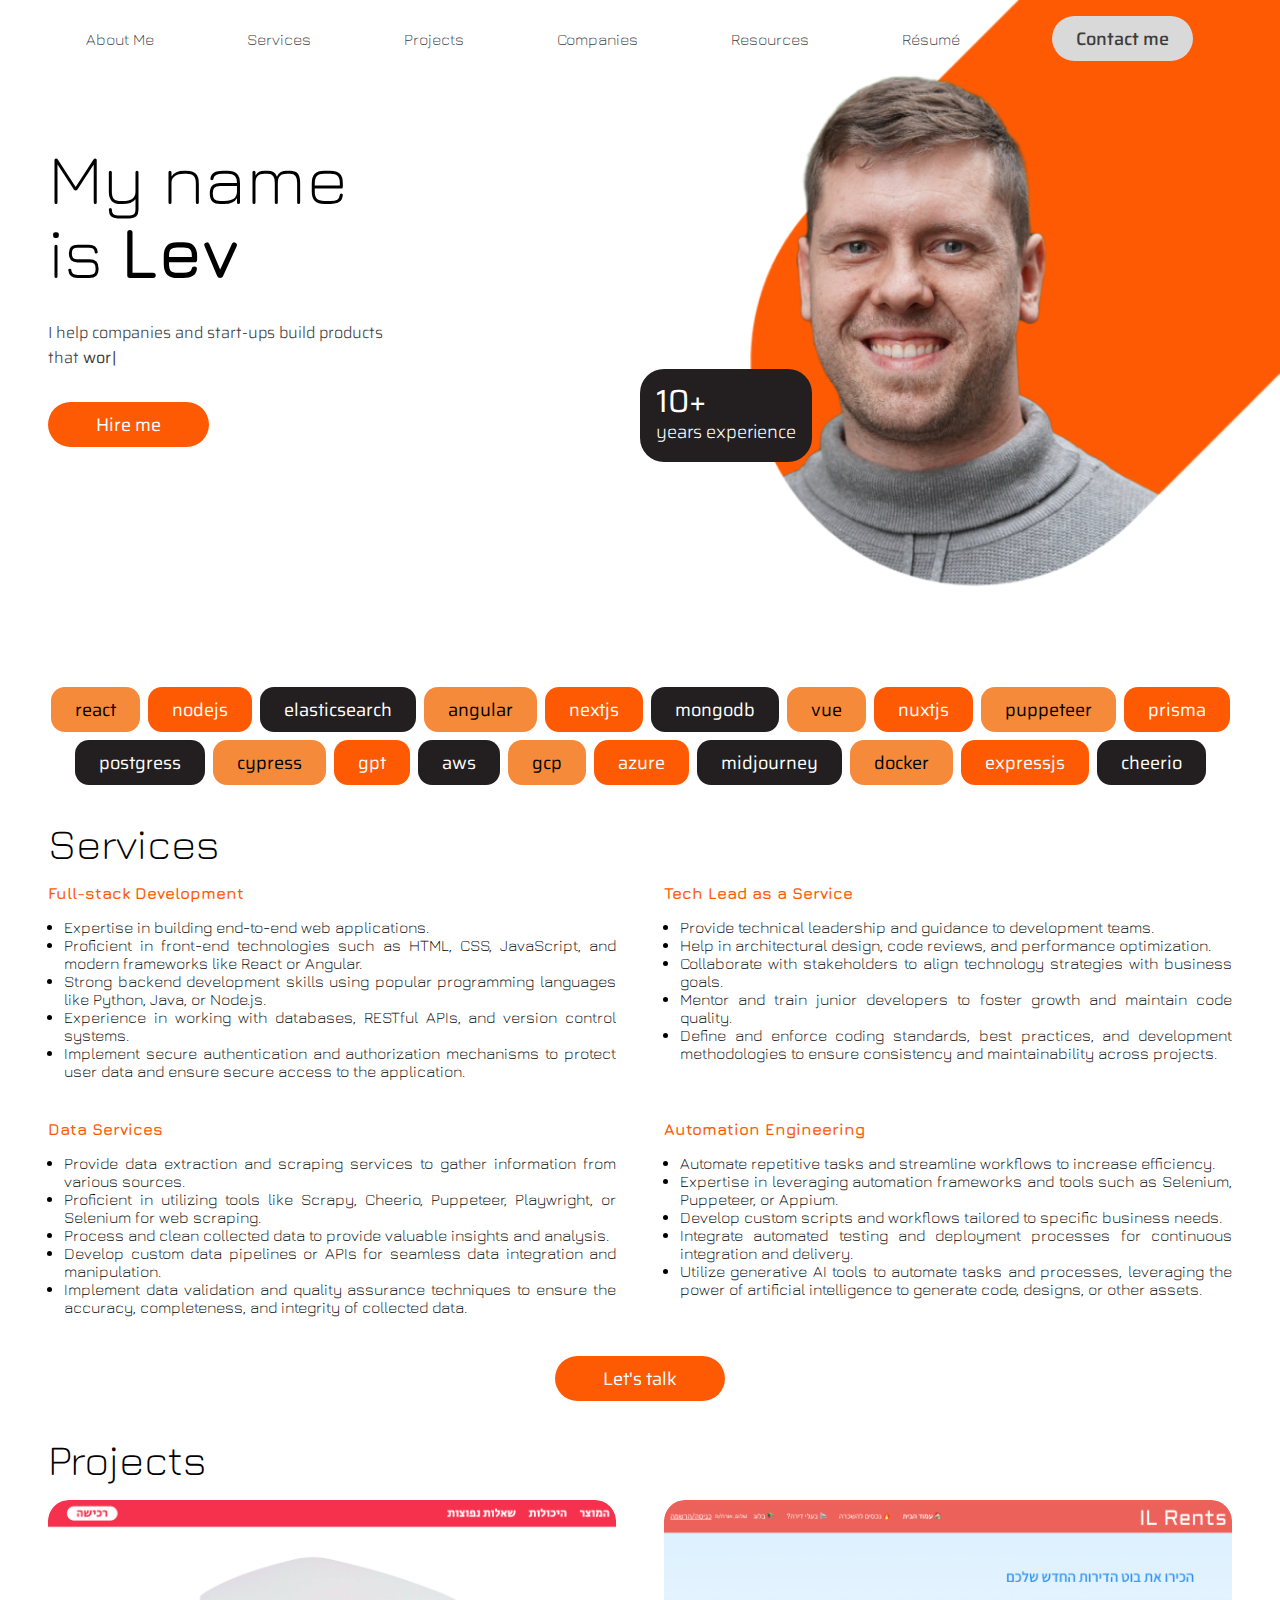
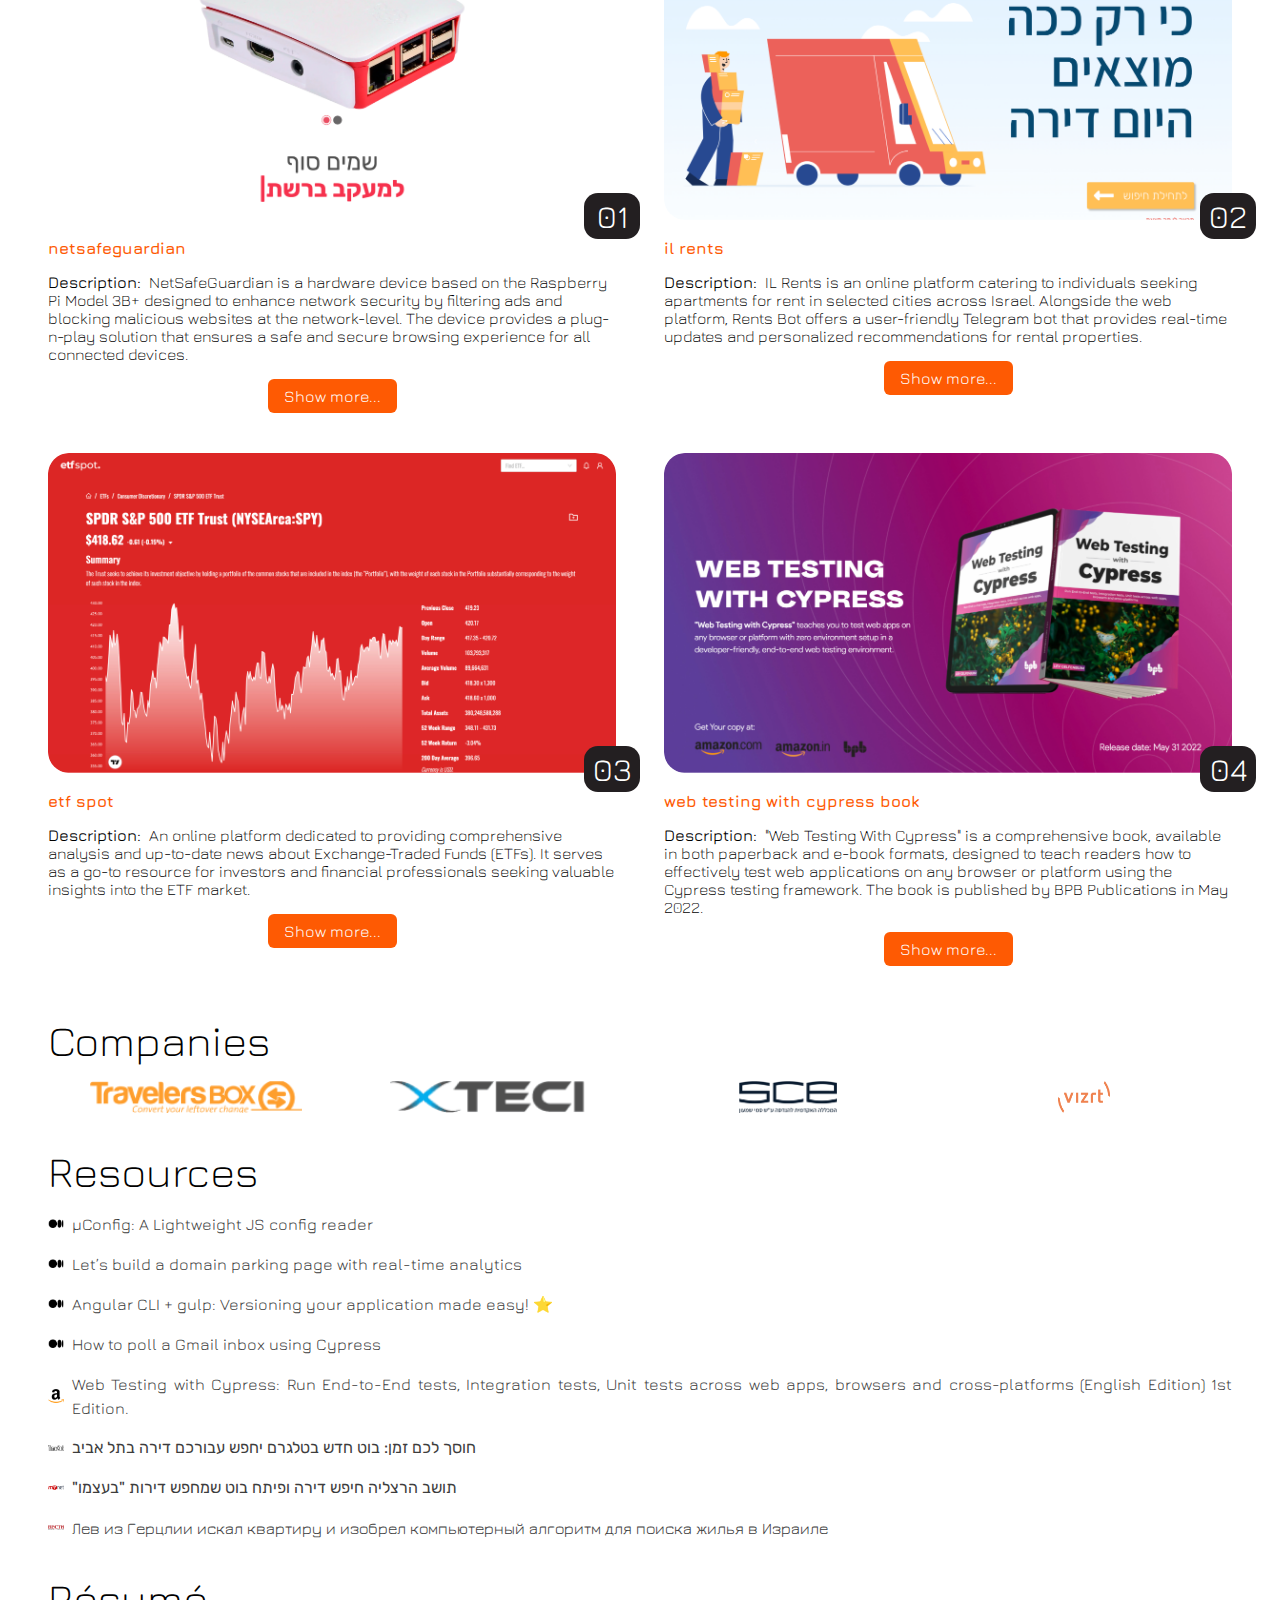
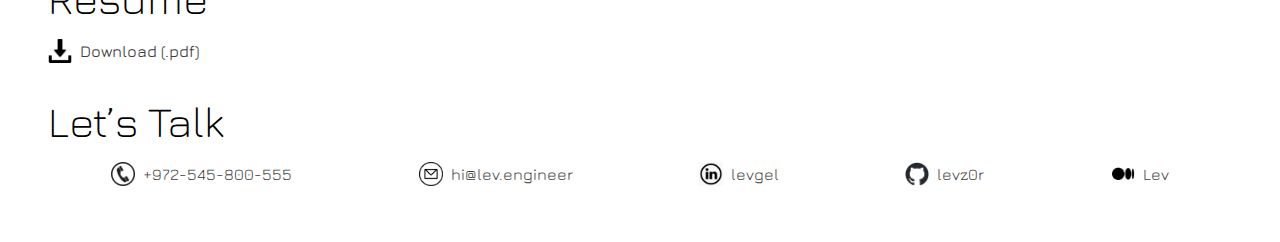
==== commit bde3f595: "Updates" ====
--- a/index.html
+++ b/index.html
@@ -1,3 +1,3 @@
-<!DOCTYPE html><html><head><meta charSet="utf-8"/><link data-next-font="" rel="preconnect" href="/" crossorigin="anonymous"/><link rel="preload" as="style" href="/_next/static/css/ffc26671a919b9ec.css"/><link rel="preload" as="style" href="/_next/static/css/4df78f2cd73d6b26.css"/><link rel="preload" as="script" href="/_next/static/chunks/webpack-e2f0424253437fd5.js"/><link rel="preload" as="script" href="/_next/static/chunks/main-76f1ed1cc19d79ee.js"/><link rel="preload" as="script" href="/_next/static/chunks/pages/_app-069c16ef1cf5b09a.js"/><link rel="preload" as="script" href="/_next/static/chunks/460-bfec7c32adcc7360.js"/><link rel="preload" as="script" href="/_next/static/chunks/pages/index-a5bdbad056220d7b.js"/><link rel="preload" as="script" href="/_next/static/V7tx7eCVSQ68MfJSlpw3H/_buildManifest.js"/><link rel="preload" as="script" href="/_next/static/V7tx7eCVSQ68MfJSlpw3H/_ssgManifest.js"/><link rel="preload" href="/_next/static/css/ffc26671a919b9ec.css" as="style"/><link rel="preload" href="/_next/static/css/4df78f2cd73d6b26.css" as="style"/><meta name="viewport" content="minimum-scale=1, initial-scale=1, width=device-width"/><link rel="icon" type="image/png" sizes="192x192" href="icons/android-chrome-192x192.png"/><link rel="icon" type="image/png" sizes="512x512" href="icons/android-chrome-512x512.png"/><link rel="apple-touch-icon" href="icons/apple-touch-icon.png"/><link rel="icon" type="image/png" sizes="16x16" href="icons/favicon-16x16.png"/><link rel="icon" type="image/png" sizes="32x32" href="icons/favicon-32x32.png"/><link rel="icon" href="icons/favicon.ico" type="image/x-icon"/><title>Lev Gelfenbuim&#x27;s Portfolio</title><meta name="robots" content="index,follow"/><meta name="description" content="I help companies and start-ups build products that work."/><meta name="twitter:card" content="summary_large_image"/><meta name="twitter:site" content="@site"/><meta name="twitter:creator" content="@levz0r"/><meta property="og:title" content="Lev Gelfenbuim&#x27;s Portfolio"/><meta property="og:description" content="I help companies and start-ups build products that work."/><meta property="og:url" content="https://lev.engineer"/><meta property="og:type" content="website"/><meta property="og:image" content="https://lev.engineer/lev.png"/><meta property="og:image:alt" content="Lev Gelfenbuim&#x27;s photo with orange stripe behind"/><meta property="og:image:type" content="image/png"/><meta property="og:image:width" content="1346"/><meta property="og:image:height" content="1241"/><meta property="og:locale" content="en_IE"/><meta property="og:site_name" content="Lev Gelfenbuim&#x27;s Portfolio"/><link rel="canonical" href="https://lev.engineer"/><meta name="next-head-count" content="26"/><link rel="stylesheet" href="/_next/static/css/ffc26671a919b9ec.css" data-n-g=""/><link rel="stylesheet" href="/_next/static/css/4df78f2cd73d6b26.css" data-n-p=""/><noscript data-n-css=""></noscript><script defer="" nomodule="" src="/_next/static/chunks/polyfills-c67a75d1b6f99dc8.js"></script><script src="/_next/static/chunks/webpack-e2f0424253437fd5.js" defer=""></script><script src="/_next/static/chunks/main-76f1ed1cc19d79ee.js" defer=""></script><script src="/_next/static/chunks/pages/_app-069c16ef1cf5b09a.js" defer=""></script><script src="/_next/static/chunks/460-bfec7c32adcc7360.js" defer=""></script><script src="/_next/static/chunks/pages/index-a5bdbad056220d7b.js" defer=""></script><script src="/_next/static/V7tx7eCVSQ68MfJSlpw3H/_buildManifest.js" defer=""></script><script src="/_next/static/V7tx7eCVSQ68MfJSlpw3H/_ssgManifest.js" defer=""></script></head><body><div id="__next"><script type="application/ld+json">{"@context":"https://schema.org","@type":"CollectionPage","name":"Projects","hasPart":[{"name":"NetsafeGuardian","description":"A hardware device based on the Raspberry Pi Model 3B+ designed to enhance network security by filtering ads and blocking malicious websites at the network-level. The device provides a plug-n-play solution that ensures a safe and secure browsing experience for all connected devices.","url":"https://netsafeguard.co","author":"Lev Gelfenbuim","image":"netsafeguardian.png","keywords":"security, network, ads, blocking","@type":"CreativeWork"},{"name":"IL Rents","description":"An online platform catering to individuals seeking apartments for rent in selected cities across Israel. Alongside the web platform, Rents Bot offers a user-friendly Telegram bot that provides real-time updates and personalized recommendations for rental properties.","url":"https://www.rents.bot","author":"Lev Gelfenbuim","datePublished":"2021-01-01","image":"ilrents.png","keywords":"apartments, rent, Israel, AI, bot","@type":"CreativeWork"},{"name":"ETF Spot","description":"An online platform for ETF analysis and news.","url":"https://etfspot.io","datePublished":"2023-01-01","image":"etfspot.png","keywords":"ETF, analysis, news","@type":"CreativeWork"},{"name":"Web Testing With Cypress","description":"A comprehensive book, designed to teach readers how to effectively test web applications.","url":"https://webtestingwithcypress.com","datePublished":"2022-05-31","image":"webtestingwithcypress.png","keywords":"testing, web, cypress, book","@type":"CreativeWork"}]}</script><script type="application/ld+json">{"@context":"https://schema.org","@type":"Person","name":"Lev Gelfenbuim","url":"https://lev.engineer","sameAs":["https://www.facebook.com/levz0r","http://instagram.com/levz0r","https://www.linkedin.com/in/levgel/","https://medium.com/@levz0r","https://github.com/levz0r","https://twitter.com/levz0r"]}</script><div class="bg-white text-left text-black font-jura px-12"><div class="relative z-10 mt-4 hidden md:visible md:flex w-full rounded-11xl flex-row lg:flex justify-around items-center gap-4 text-gray-800"><div class="css-0" style="animation-delay:0ms"><a class="font-light no-underline text-darkslategray opacity-100 hover:text-orange-2 transition-colors" href="/#about">About Me</a></div><div class="css-0" style="animation-delay:50ms"><a class="font-light no-underline text-darkslategray opacity-100 hover:text-orange-2 transition-colors" href="/#services">Services</a></div><div class="css-0" style="animation-delay:100ms"><a class="font-light no-underline text-darkslategray opacity-100 hover:text-orange-2 transition-colors" href="/#projects">Projects</a></div><div class="css-0" style="animation-delay:150ms"><a class="font-light no-underline text-darkslategray opacity-100 hover:text-orange-2 transition-colors" href="/#companies">Companies</a></div><div class="css-0" style="animation-delay:200ms"><a class="font-light no-underline text-darkslategray opacity-100 hover:text-orange-2 transition-colors" href="/#resources">Resources</a></div><div class="css-0" style="animation-delay:250ms"><a class="font-light no-underline text-darkslategray opacity-100 hover:text-orange-2 transition-colors" href="/#resume">Résumé</a></div><div class="css-0" style="animation-delay:300ms"><a class="rounded-11xl bg-gainsboro flex flex-col py-2 px-6 box-border items-center justify-end cursor-pointer text-[1.13rem] text-darkslategray font-saira relative font-medium no-underline" href="/#contact"><div class="">Contact me</div></a></div></div><div class="visible md:hidden"><div class="relative z-10 mt-4 border-orange-1 rounded-xl border-solid border-2 w-8 h-8 flex justify-center items-center text-orange-1 cursor-pointer"><span class="text-24xl pb-1">&equiv;</span></div></div><div class="flex flex-col gap-4 justify-end items-center"><div class="flex items-end justify-start w-full"><div class="flex flex-col gap-8 items-start w-1/2"><div class="css-0" style="animation-delay:0ms"><div id="about" class="text-24xl md:text-53xl lg:leading-lg font-light mt-20">My name<br/>is <span class="font-semibold font-jura">Lev</span></div></div><div class="css-0" style="animation-delay:500ms"><div class="font-light font-saira text-darkslategray">I help companies and start-ups build products<br/>that<!-- --> <span class="font-normal inline-block"><div class="Typewriter" data-testid="typewriter-wrapper"></div></span></div></div><div class="css-0" style="animation-delay:1000ms"><a class="rounded-11xl no-underline bg-orange-1 hover:bg-orange-700 transition-colors duration-500 flex flex-col items-center justify-center text-[1.13rem] text-white font-saira px-12 py-2" href="/#contact">Hire me</a></div></div><div class="absolute w-full top-0 right-0 flex justify-end"><div class="flex flex-col gap-8 items-start w-1/2 relative top-0 right-0"><div class="relative right-0 top-0 flex w-full items-center justify-center object-fill h-auto pointer-events-none css-0" style="animation-delay:0ms"><img class="relative right-0 top-0 w-full object-fill h-auto pointer-events-none" alt="Lev Gelfenbuim&#x27;s photo with orange stripe behind" src="lev.png"/></div><div class="relative right-0 top-0 flex w-full items-center justify-center object-fill h-auto pointer-events-none css-0" style="animation-delay:500ms"><div class="absolute left-0 bottom-40 hidden sm:visible z-10 rounded-3xl bg-dark-grey md:flex flex-col px-4 py-4 box-border text-white font-saira"><div class="text-13xl leading-none">10+</div><div class="text-lg font-light">years experience</div></div></div></div></div></div><div class="md:mt-56 mt-8 mb-8 flex flex-wrap justify-evenly md:justify-center gap-2 font-saira"><div class="css-0" style="animation-delay:0ms"><div class="rounded-sm bg-orange-2 flex flex-col box-border items-center justify-center text-black px-6 py-2 md:text-lg">react</div></div><div class="css-0" style="animation-delay:50ms"><div class="rounded-sm bg-orange-1 flex flex-col box-border items-center justify-center text-white px-6 py-2 md:text-lg">nodejs</div></div><div class="css-0" style="animation-delay:100ms"><div class="rounded-sm bg-dark-grey flex flex-col box-border items-center justify-center text-white px-6 py-2 md:text-lg">elasticsearch</div></div><div class="css-0" style="animation-delay:150ms"><div class="rounded-sm bg-orange-2 flex flex-col box-border items-center justify-center text-black px-6 py-2 md:text-lg">angular</div></div><div class="css-0" style="animation-delay:200ms"><div class="rounded-sm bg-orange-1 flex flex-col box-border items-center justify-center text-white px-6 py-2 md:text-lg">nextjs</div></div><div class="css-0" style="animation-delay:250ms"><div class="rounded-sm bg-dark-grey flex flex-col box-border items-center justify-center text-white px-6 py-2 md:text-lg">mongodb</div></div><div class="css-0" style="animation-delay:300ms"><div class="rounded-sm bg-orange-2 flex flex-col box-border items-center justify-center text-black px-6 py-2 md:text-lg">vue</div></div><div class="css-0" style="animation-delay:350ms"><div class="rounded-sm bg-orange-1 flex flex-col box-border items-center justify-center text-white px-6 py-2 md:text-lg">nuxtjs</div></div><div class="css-0" style="animation-delay:400ms"><div class="rounded-sm bg-orange-2 flex flex-col box-border items-center justify-center text-black px-6 py-2 md:text-lg">puppeteer</div></div><div class="css-0" style="animation-delay:450ms"><div class="rounded-sm bg-orange-1 flex flex-col box-border items-center justify-center text-white px-6 py-2 md:text-lg">prisma</div></div><div class="css-0" style="animation-delay:500ms"><div class="rounded-sm bg-dark-grey flex flex-col box-border items-center justify-center text-white px-6 py-2 md:text-lg">postgress</div></div><div class="css-0" style="animation-delay:550ms"><div class="rounded-sm bg-orange-2 flex flex-col box-border items-center justify-center text-black px-6 py-2 md:text-lg">cypress</div></div><div class="css-0" style="animation-delay:600ms"><div class="rounded-sm bg-orange-1 flex flex-col box-border items-center justify-center text-white px-6 py-2 md:text-lg">gpt</div></div><div class="css-0" style="animation-delay:650ms"><div class="rounded-sm bg-dark-grey flex flex-col box-border items-center justify-center text-white px-6 py-2 md:text-lg">aws</div></div><div class="css-0" style="animation-delay:700ms"><div class="rounded-sm bg-orange-2 flex flex-col box-border items-center justify-center text-black px-6 py-2 md:text-lg">gcp</div></div><div class="css-0" style="animation-delay:750ms"><div class="rounded-sm bg-orange-1 flex flex-col box-border items-center justify-center text-white px-6 py-2 md:text-lg">azure</div></div><div class="css-0" style="animation-delay:800ms"><div class="rounded-sm bg-dark-grey flex flex-col box-border items-center justify-center text-white px-6 py-2 md:text-lg">midjourney</div></div><div class="css-0" style="animation-delay:850ms"><div class="rounded-sm bg-orange-2 flex flex-col box-border items-center justify-center text-black px-6 py-2 md:text-lg">docker</div></div><div class="css-0" style="animation-delay:900ms"><div class="rounded-sm bg-orange-1 flex flex-col box-border items-center justify-center text-white px-6 py-2 md:text-lg">expressjs</div></div><div class="css-0" style="animation-delay:950ms"><div class="rounded-sm bg-dark-grey flex flex-col box-border items-center justify-center text-white px-6 py-2 md:text-lg">cheerio</div></div></div></div><div class="css-0" style="animation-delay:1000ms"><div id="services" class="text-24xl font-light mb-4">Services</div></div><div class="css-0" style="animation-delay:1500ms"><div class="sm:grid grid-rows-2 grid-cols-2 gap-x-12 md:gap-y-6 items-start justify-center"><div class="flex-1 flex flex-col items-start justify-start"><b class="text-orange-1">Full-stack Development</b><div class="font-light font-inherit text-black text-justify"><ul class="pl-4"><li class="">Expertise in building end-to-end web applications.</li><li class="">Proficient in front-end technologies such as HTML, CSS, JavaScript, and modern frameworks like React or Angular.</li><li class="">Strong backend development skills using popular programming languages like Python, Java, or Node.js.</li><li>Experience in working with databases, RESTful APIs, and version control systems.</li><li>Implement secure authentication and authorization mechanisms to protect user data and ensure secure access to the application.</li></ul></div></div><div class="flex-1 flex flex-col items-start justify-start"><b class="text-orange-1">Tech Lead as a Service</b><div class="font-light font-inherit text-black text-justify inline-block"><ul class="pl-4"><li class="">Provide technical leadership and guidance to development teams.</li><li class="">Help in architectural design, code reviews, and performance optimization.</li><li class="">Collaborate with stakeholders to align technology strategies with business goals.</li><li>Mentor and train junior developers to foster growth and maintain code quality.</li><li>Define and enforce coding standards, best practices, and development methodologies to ensure consistency and maintainability across projects.</li></ul></div></div><div class="flex-1 flex flex-col items-start justify-start"><b class="text-orange-1">Data Services</b><div class="font-light font-inherit text-black text-justify"><ul class="pl-4"><li class="">Provide data extraction and scraping services to gather information from various sources.</li><li class="">Proficient in utilizing tools like Scrapy, Cheerio, Puppeteer, Playwright, or Selenium for web scraping.</li><li class="">Process and clean collected data to provide valuable insights and analysis.</li><li>Develop custom data pipelines or APIs for seamless data integration and manipulation.</li><li>Implement data validation and quality assurance techniques to ensure the accuracy, completeness, and integrity of collected data.</li></ul></div></div><div class="flex-1 flex flex-col items-start justify-start"><b class="text-orange-1">Automation Engineering</b><div class="font-light font-inherit text-black text-justify"><ul class="pl-4"><li class="">Automate repetitive tasks and streamline workflows to increase efficiency.</li><li class="">Expertise in leveraging automation frameworks and tools such as Selenium, Puppeteer, or Appium.</li><li class="">Develop custom scripts and workflows tailored to specific business needs.</li><li>Integrate automated testing and deployment processes for continuous integration and delivery.</li><li>Utilize generative AI tools to automate tasks and processes, leveraging the power of artificial intelligence to generate code, designs, or other assets.</li></ul></div></div><a class="col-span-2 justify-self-center rounded-11xl no-underline bg-orange-1 hover:bg-orange-700 transition-colors duration-500 flex flex-col items-center justify-center text-[1.13rem] text-white font-saira px-12 py-2" href="/#contact">Let&#x27;s talk</a></div></div><div class="css-0" style="animation-delay:1000ms"><div id="projects" class="text-24xl font-light mt-8 mb-4">Projects</div></div><div class="css-0" style="animation-delay:1500ms"><div class="grid grid-cols-2 items-start justify-evenly gap-x-12 gap-y-6"><div class="flex flex-col items-start justify-start gap-4"><div class="relative"><img class="rounded-2xl w-full h-auto object-fill" alt="A screenshot of NetSafeGuardian homepage" src="projects/netsafeguardian.png"/><div class="absolute bottom-[-1.0rem] right-[-1.5rem] rounded-sm bg-dark-grey flex flex-col items-center justify-center text-white px-3 py-1 w-8"><div class="text-13xl">0<!-- -->1</div></div></div><b id="0" class="text-orange-1 text-left">netsafeguardian</b><div class=""><span class="font-medium mr-2">Description:</span><span class="font-light">NetSafeGuardian is a hardware device based on the Raspberry Pi Model 3B+ designed to enhance network security by filtering ads and blocking malicious websites at the network-level. The device provides a plug-n-play solution that ensures a safe and secure browsing experience for all connected devices.</span></div><div class="self-center rounded-md bg-orange-1 hover:bg-orange-700 transition-colors duration-500 text-white px-4 py-2 cursor-pointer">Show more...</div><div class="max-h-auto"><div class="transition-transform origin-top duration-500 scale-y-0 max-h-0 flex flex-col"><div class=""><span class="font-medium mr-2">Role:</span><span class="font-light">As a one-man-show, I took on the responsibility of conceptualizing, designing, and developing the NetSafeGuardian project. I handled all aspects of the project, including hardware setup, software configuration, website development, and remote management.</span></div><div class=""><span class="font-medium mr-2">Challenges:</span><span class="font-light">During the development process, I encountered several challenges that needed effective solutions to ensure the success of the project:</span><ul class=""><li><span class="font-medium mr-2">Plug-n-Play Functionality<!-- -->:</span><span class="font-light">Creating a device that could be easily connected to the network without complex setup procedures was essential to provide a user-friendly experience.</span></li><li><span class="font-medium mr-2">Stability and Uptime<!-- -->:</span><span class="font-light">Ensuring the device remained stable and had 100% uptime, even after internet or power outages, was crucial to provide uninterrupted protection and reliable performance.</span></li><li><span class="font-medium mr-2">Always Up-to-Date<!-- -->:</span><span class="font-light">Keeping the device&#x27;s software and security filters always up-to-date with the latest threat intelligence was a critical challenge to maintain optimal security levels.</span></li><li><span class="font-medium mr-2">Telemetric and Remote Support<!-- -->:</span><span class="font-light">Establishing telemetric capabilities and remote management features were necessary to monitor device performance, provide remote assistance, and ensure seamless operation.</span></li></ul></div><div class=""><span class="font-medium mr-2">Solutions:</span><span class="font-light">To overcome these challenges and deliver a robust solution, I implemented the following solutions:</span><ul class=""><li><span class="font-medium mr-2">Website Development with Next.js + Static Site Generation (SSG)<!-- -->:</span><span class="font-light">Utilizing Next.js with Static Site Generation allowed me to create a website that provided clear information about NetSafeGuardian, its features, and benefits. It also facilitated seamless updates and easy content management.</span></li><li><span class="font-medium mr-2">Device Configuration<!-- -->:</span><span class="font-light">The NetSafeGuardian device was built using the Raspberry Pi Model 3B+ and ran Ubuntu Server 22.10. This configuration provided a stable and reliable foundation for the device&#x27;s operation.</span></li><li><span class="font-medium mr-2">Monitoring and Telemetric<!-- -->:</span><span class="font-light">I incorporated Netdata, a powerful monitoring tool, to track device performance, network activity, and telemetric data. This allowed me to identify any issues promptly and ensure optimal hardware utilization.</span></li><li><span class="font-medium mr-2">Remote Management with Saltstack<!-- -->:</span><span class="font-light">By utilizing Saltstack, a remote management and configuration tool, I enabled remote support and management of NetSafeGuardian devices. This allowed me to apply software updates, modify configurations, and provide remote assistance efficiently.</span></li><li><span class="font-medium mr-2">Blocking Malicious Websites and Ads<!-- -->:</span><span class="font-light">I leveraged AdGuard Home, a popular DNS-based ad-blocking and filtering software, to block malicious websites and filter out unwanted ads at the network-level, ensuring a safe and pleasant browsing experience.</span></li></ul></div><div class=""><span class="font-medium mr-2">Results:</span><span class="font-light">The implementation of these solutions yielded significant results for NetSafeGuardian:</span><ul class=""><li><span class="font-medium mr-2">100% Uptime and Self-Recovery<!-- -->:</span><span class="font-light">NetSafeGuardian devices achieved 100% uptime, thanks to their stable hardware setup and automatic recovery mechanisms that restored functionality after internet or power outages.</span></li><li><span class="font-medium mr-2">Optimal Hardware Utilization<!-- -->:</span><span class="font-light">By monitoring device performance using Netdata, I ensured that the NetSafeGuardian device utilized hardware resources efficiently, resulting in optimal performance and responsiveness.</span></li><li><span class="font-medium mr-2">Fully Configurable Remotely<!-- -->:</span><span class="font-light">The remote management capabilities enabled by Saltstack allowed for easy and efficient configuration of NetSafeGuardian devices, even when located in different geographical locations.</span></li></ul></div><div class="self-center rounded-md bg-orange-1 hover:bg-orange-700 transition-colors duration-500 text-white px-4 py-2 cursor-pointer">Show less...</div></div></div></div><div class="flex flex-col items-start justify-start gap-4"><div class="relative"><img class="rounded-2xl w-full h-auto object-fill" alt="A screenshot of www.rents.bot homepage." src="projects/ilrents.png"/><div class="absolute bottom-[-1.0rem] right-[-1.5rem] rounded-sm bg-dark-grey flex flex-col items-center justify-center text-white px-3 py-1 w-8"><div class="text-13xl">0<!-- -->2</div></div></div><b id="1" class="text-orange-1 text-left">il rents</b><div class=""><span class="font-medium mr-2">Description:</span><span class="font-light">IL Rents is an online platform catering to individuals seeking apartments for rent in selected cities across Israel. Alongside the web platform, Rents Bot offers a user-friendly Telegram bot that provides real-time updates and personalized recommendations for rental properties.</span></div><div class="self-center rounded-md bg-orange-1 hover:bg-orange-700 transition-colors duration-500 text-white px-4 py-2 cursor-pointer">Show more...</div><div class="max-h-auto"><div class="transition-transform origin-top duration-500 scale-y-0 max-h-0 flex flex-col"><div class=""><span class="font-medium mr-2">Role:</span><span class="font-light">As a one-man-show, I took on the responsibility of designing, developing, and managing the entire Rents Bot project. From frontend and backend development to data aggregation and integration with the Telegram bot, I handled all aspects of the platform&#x27;s creation.</span></div><div class=""><span class="font-medium mr-2">Challenges:</span><span class="font-light">Throughout the development process, I faced several notable challenges that demanded effective solutions to ensure the success of the project:</span><ul class=""><li><span class="font-medium mr-2">SEO Optimization<!-- -->:</span><span class="font-light">Establishing strong search engine visibility was vital for attracting organic traffic and positioning Rents Bot as a go-to platform for apartment rentals.</span></li><li><span class="font-medium mr-2">Responsiveness<!-- -->:</span><span class="font-light">Creating a highly responsive platform that delivers an exceptional user experience across various devices and screen sizes was crucial to meet users&#x27; diverse needs.</span></li><li><span class="font-medium mr-2">Fast and Real-Time Updates<!-- -->:</span><span class="font-light">Providing real-time property updates and maintaining fast load times were essential for delivering timely information to users.</span></li><li><span class="font-medium mr-2">Data Aggregation and Integration<!-- -->:</span><span class="font-light">Aggregating data from various Israeli online apartment boards and integrating it seamlessly into the platform posed a unique data management challenge.</span></li><li><span class="font-medium mr-2">Blog Implementation<!-- -->:</span><span class="font-light">Creating a blog section using Markdown and Gray-Matter, a frontmatter parser, allowed for easy content management and efficient organization of blog posts.</span></li></ul></div><div class=""><span class="font-medium mr-2">Solutions:</span><span class="font-light">To address these challenges and ensure optimal performance, I implemented the following solutions:</span><ul class=""><li><span class="font-medium mr-2">Nuxt.js + Server-Side Rendering (SSR)<!-- -->:</span><span class="font-light">Leveraging Nuxt.js, a powerful Vue.js framework, combined with Server-Side Rendering, ensured fast initial page loads and improved SEO performance by enabling effective indexing by search engines.</span></li><li><span class="font-medium mr-2">Data from All Israeli Online Apartment Boards<!-- -->:</span><span class="font-light">Integrating data from various online apartment boards in Israel enabled comprehensive property listings and real-time updates for users, enhancing the platform&#x27;s value.</span></li><li><span class="font-medium mr-2">Telegram Bot Integration<!-- -->:</span><span class="font-light">The development of a Telegram bot complemented the web platform, providing users with personalized property recommendations, instant notifications, and a seamless user experience within the Telegram messaging app.</span></li></ul></div><div class=""><span class="font-medium mr-2">Results:</span><span class="font-light">The implementation of these solutions yielded remarkable outcomes for IL Rents:</span><ul class=""><li><span class="font-medium mr-2">Modern Technology Stack<!-- -->:</span><span class="font-light">Adopting Nuxt.js, SSR, and real-time data integration solidified Rents Bot as a cutting-edge platform, offering users an immersive and dynamic experience.</span></li><li><span class="font-medium mr-2">Great SEO Results and Media Coverage<!-- -->:</span><span class="font-light">Rents Bot achieved exceptional SEO results, securing top positions in Google search results for various apartment rental queries. This, coupled with media coverage, bolstered the platform&#x27;s visibility and attracted a significant influx of organic traffic.</span></li><li><span class="font-medium mr-2">Fast Load Times, Lazy Loading, and Responsive Design<!-- -->:</span><span class="font-light">The incorporation of optimized performance techniques, including fast load times, lazy loading, and a responsive design, ensured users experienced a smooth and efficient browsing experience.</span></li><li><span class="font-medium mr-2">Active Telegram Users<!-- -->:</span><span class="font-light">The integration of the Telegram bot garnered an active user base, fostering engagement and facilitating personalized property recommendations and real-time notifications.</span></li></ul></div><div class="self-center rounded-md bg-orange-1 hover:bg-orange-700 transition-colors duration-500 text-white px-4 py-2 cursor-pointer">Show less...</div></div></div></div><div class="flex flex-col items-start justify-start gap-4"><div class="relative"><img class="rounded-2xl w-full h-auto object-fill" alt="A screenshot of one of the screens from www.etfspot.io" src="projects/etfspot.png"/><div class="absolute bottom-[-1.0rem] right-[-1.5rem] rounded-sm bg-dark-grey flex flex-col items-center justify-center text-white px-3 py-1 w-8"><div class="text-13xl">0<!-- -->3</div></div></div><b id="2" class="text-orange-1 text-left">etf spot</b><div class=""><span class="font-medium mr-2">Description:</span><span class="font-light">An online platform dedicated to providing comprehensive analysis and up-to-date news about Exchange-Traded Funds (ETFs). It serves as a go-to resource for investors and financial professionals seeking valuable insights into the ETF market.</span></div><div class="self-center rounded-md bg-orange-1 hover:bg-orange-700 transition-colors duration-500 text-white px-4 py-2 cursor-pointer">Show more...</div><div class="max-h-auto"><div class="transition-transform origin-top duration-500 scale-y-0 max-h-0 flex flex-col"><div class=""><span class="font-medium mr-2">Role:</span><span class="font-light">As a one-man-show, I conceptualized, designed, and developed the entire ETF Spot platform from start to finish. My responsibilities encompassed the full project lifecycle, including frontend and backend development, database management, design implementation, and deployment.</span></div><div class=""><span class="font-medium mr-2">Challenges:</span><span class="font-light">Throughout the development process, I encountered several key challenges that required effective solutions to ensure the success of the project:</span><ul class=""><li><span class="font-medium mr-2">SEO Optimization<!-- -->:</span><span class="font-light">Ensuring high visibility in search engine results pages was crucial for attracting organic traffic and establishing ETF Spot as a trusted source in the industry.</span></li><li><span class="font-medium mr-2">Responsiveness<!-- -->:</span><span class="font-light">Providing an exceptional user experience across various devices and screen sizes was essential to accommodate the diverse needs of our users.</span></li><li><span class="font-medium mr-2">Fast and Real-Time Updates<!-- -->:</span><span class="font-light">Delivering timely information and real-time updates about ETFs while maintaining fast load times was a significant challenge.</span></li></ul></div><div class=""><span class="font-medium mr-2">Solutions:</span><span class="font-light">To overcome these challenges and deliver a top-notch user experience, I employed the following solutions:</span><ul class=""><li><span class="font-medium mr-2">Next.js + Server-Side Rendering (SSR)<!-- -->:</span><span class="font-light">I leveraged Next.js, a powerful React framework, combined with Server-Side Rendering. This approach enabled fast initial page loads and improved SEO performance by ensuring search engines can index the website effectively.</span></li><li><span class="font-medium mr-2">Data from Yahoo Finance, TradingView, and NewsAPI<!-- -->:</span><span class="font-light">I integrated data feeds from reputable sources, such as Yahoo Finance, TradingView, and NewsAPI, to provide comprehensive and real-time information about ETFs and industry news.</span></li><li><span class="font-medium mr-2">GPT<!-- -->:</span><span class="font-light">Basic legal aspects covered by GPT-3.0.</span></li></ul></div><div class=""><span class="font-medium mr-2">Results:</span><span class="font-light">The implementation of these solutions resulted in significant outcomes for ETF Spot:</span><ul class=""><li><span class="font-medium mr-2">Modern Technology Stack<!-- -->:</span><span class="font-light">The utilization of Next.js, SSR, and real-time data integration positioned ETF Spot as a cutting-edge platform, offering users a seamless and dynamic experience.</span></li><li><span class="font-medium mr-2">Great SEO Results<!-- -->:</span><span class="font-light">The SEO optimization efforts paid off, resulting in high organic search rankings and increased visibility for ETF Spot in search engine results pages. This led to a steady flow of organic traffic and an expanding user base.</span></li><li><span class="font-medium mr-2">Fast Load Times and Lazy Loading<!-- -->:</span><span class="font-light">With Next.js and SSR, ETF Spot achieved impressive load times, ensuring a smooth and responsive user experience. Lazy loading techniques further enhanced performance by loading content as users scrolled, reducing initial load times.</span></li></ul></div><div class="self-center rounded-md bg-orange-1 hover:bg-orange-700 transition-colors duration-500 text-white px-4 py-2 cursor-pointer">Show less...</div></div></div></div><div class="flex flex-col items-start justify-start gap-4"><div class="relative"><img class="rounded-2xl w-full h-auto object-fill" alt="A screeshot of www.webtestingwithcypress.com homepage" src="projects/webtestingwithcypress.png"/><div class="absolute bottom-[-1.0rem] right-[-1.5rem] rounded-sm bg-dark-grey flex flex-col items-center justify-center text-white px-3 py-1 w-8"><div class="text-13xl">0<!-- -->4</div></div></div><b id="3" class="text-orange-1 text-left">web testing with cypress book</b><div class=""><span class="font-medium mr-2">Description:</span><span class="font-light">&quot;Web Testing With Cypress&quot; is a comprehensive book, available in both paperback and e-book formats, designed to teach readers how to effectively test web applications on any browser or platform using the Cypress testing framework. The book is published by BPB Publications in May 2022.</span></div><div class="self-center rounded-md bg-orange-1 hover:bg-orange-700 transition-colors duration-500 text-white px-4 py-2 cursor-pointer">Show more...</div><div class="max-h-auto"><div class="transition-transform origin-top duration-500 scale-y-0 max-h-0 flex flex-col"><div class=""><span class="font-medium mr-2">Key Features:</span><ul class=""><li><span class="font-light">Gain insights into visual testing, Cypress Studio, GitHub Actions, and the Cypress Dashboard, enabling developers to create a robust end-to-end web testing environment.</span></li><li><span class="font-light">Utilize Docker images, CI/CD pipelines, and the headless Cypress test runner through practical illustrations and step-by-step instructions.</span></li><li><span class="font-light">Discover the benefits and techniques of using Cucumber for cross-browser and cross-platform testing, providing real-world examples and solutions.</span></li></ul></div><div class=""><span class="font-medium mr-2">Chapters:</span><ul class=""><li><span class="font-light">Introduction to Cypress</span></li><li><span class="font-light">Cypress vs. Selenium WebDriver</span></li><li><span class="font-light">Write Your First Tests</span></li><li><span class="font-light">Advanced Testing Techniques</span></li><li><span class="font-light">Introducing CI/CD</span></li><li><span class="font-light">Introduction to Cypress Dashboard</span></li><li><span class="font-light">Integration of CI/CD into Existing Projects</span></li><li><span class="font-light">Working with Tests as a Team</span></li><li><span class="font-light">Cypress Driven Development (CDD) Approach</span></li><li><span class="font-light">Tests for Product Managers using Cucumber</span></li></ul></div><div class=""><span class="font-medium mr-2">Role:</span><span class="font-light">As the author of &quot;Web Testing With Cypress,&quot; I undertook the responsibility of researching, conceptualizing, and writing the content of the book. Drawing from my expertise and experience in web testing and Cypress, I aimed to create a resource that is informative, practical, and appealing to readers.</span></div><div class=""><span class="font-medium mr-2">Challenges:</span><span class="font-light">The primary challenges I encountered during the creation of this book were to make it engaging and captivating for readers while providing them with real-world use-cases and a wide range of examples. I aimed to strike a balance between technical depth and accessibility to ensure readers of varying skill levels could benefit from the material.</span><ul class=""></ul></div><div class=""><span class="font-medium mr-2">Solutions:</span><span class="font-light">To address these challenges, I dedicated six months to intensive research and writing. This allowed me to gather a comprehensive understanding of web testing with Cypress and ensured that the content provided valuable insights, practical examples, and relatable use-cases. By focusing on clarity and practicality, I aimed to make the book an enjoyable and valuable resource for readers.</span><ul class=""></ul></div><div class=""><span class="font-medium mr-2">Results:</span><span class="font-light">&quot;Web Testing With Cypress&quot; has achieved considerable success since its publication, with thousands of copies sold worldwide. The book has gained popularity not only among individual readers but also within educational institutions. It has been made available on prominent platforms such as Amazon, eBay, Walmart, and other online retailers, reaching a wide audience.
+<!DOCTYPE html><html><head><meta charSet="utf-8"/><link data-next-font="" rel="preconnect" href="/" crossorigin="anonymous"/><link rel="preload" as="style" href="/_next/static/css/ffc26671a919b9ec.css"/><link rel="preload" as="style" href="/_next/static/css/4df78f2cd73d6b26.css"/><link rel="preload" as="script" href="/_next/static/chunks/webpack-e2f0424253437fd5.js"/><link rel="preload" as="script" href="/_next/static/chunks/main-76f1ed1cc19d79ee.js"/><link rel="preload" as="script" href="/_next/static/chunks/pages/_app-069c16ef1cf5b09a.js"/><link rel="preload" as="script" href="/_next/static/chunks/460-bfec7c32adcc7360.js"/><link rel="preload" as="script" href="/_next/static/chunks/pages/index-f642c29baedc4d7b.js"/><link rel="preload" as="script" href="/_next/static/qMGIShwdO7J8naOlT_NWs/_buildManifest.js"/><link rel="preload" as="script" href="/_next/static/qMGIShwdO7J8naOlT_NWs/_ssgManifest.js"/><link rel="preload" href="/_next/static/css/ffc26671a919b9ec.css" as="style"/><link rel="preload" href="/_next/static/css/4df78f2cd73d6b26.css" as="style"/><meta name="viewport" content="minimum-scale=1, initial-scale=1, width=device-width"/><link rel="icon" type="image/png" sizes="192x192" href="icons/android-chrome-192x192.png"/><link rel="icon" type="image/png" sizes="512x512" href="icons/android-chrome-512x512.png"/><link rel="apple-touch-icon" href="icons/apple-touch-icon.png"/><link rel="icon" type="image/png" sizes="16x16" href="icons/favicon-16x16.png"/><link rel="icon" type="image/png" sizes="32x32" href="icons/favicon-32x32.png"/><link rel="icon" href="icons/favicon.ico" type="image/x-icon"/><title>Lev Gelfenbuim&#x27;s Portfolio</title><meta name="robots" content="index,follow"/><meta name="description" content="I help companies and start-ups build products that work."/><meta name="twitter:card" content="summary_large_image"/><meta name="twitter:site" content="@site"/><meta name="twitter:creator" content="@levz0r"/><meta property="og:title" content="Lev Gelfenbuim&#x27;s Portfolio"/><meta property="og:description" content="I help companies and start-ups build products that work."/><meta property="og:url" content="https://lev.engineer"/><meta property="og:type" content="website"/><meta property="og:image" content="https://lev.engineer/lev.png"/><meta property="og:image:alt" content="Lev Gelfenbuim&#x27;s photo with orange stripe behind"/><meta property="og:image:type" content="image/png"/><meta property="og:image:width" content="1346"/><meta property="og:image:height" content="1241"/><meta property="og:locale" content="en_IE"/><meta property="og:site_name" content="Lev Gelfenbuim&#x27;s Portfolio"/><link rel="canonical" href="https://lev.engineer"/><meta name="next-head-count" content="26"/><link rel="stylesheet" href="/_next/static/css/ffc26671a919b9ec.css" data-n-g=""/><link rel="stylesheet" href="/_next/static/css/4df78f2cd73d6b26.css" data-n-p=""/><noscript data-n-css=""></noscript><script defer="" nomodule="" src="/_next/static/chunks/polyfills-c67a75d1b6f99dc8.js"></script><script src="/_next/static/chunks/webpack-e2f0424253437fd5.js" defer=""></script><script src="/_next/static/chunks/main-76f1ed1cc19d79ee.js" defer=""></script><script src="/_next/static/chunks/pages/_app-069c16ef1cf5b09a.js" defer=""></script><script src="/_next/static/chunks/460-bfec7c32adcc7360.js" defer=""></script><script src="/_next/static/chunks/pages/index-f642c29baedc4d7b.js" defer=""></script><script src="/_next/static/qMGIShwdO7J8naOlT_NWs/_buildManifest.js" defer=""></script><script src="/_next/static/qMGIShwdO7J8naOlT_NWs/_ssgManifest.js" defer=""></script></head><body><div id="__next"><script type="application/ld+json">{"@context":"https://schema.org","@type":"CollectionPage","name":"Projects","hasPart":[{"name":"NetsafeGuardian","description":"A hardware device based on the Raspberry Pi Model 3B+ designed to enhance network security by filtering ads and blocking malicious websites at the network-level. The device provides a plug-n-play solution that ensures a safe and secure browsing experience for all connected devices.","url":"https://netsafeguard.co","author":"Lev Gelfenbuim","image":"netsafeguardian.png","keywords":"security, network, ads, blocking","@type":"CreativeWork"},{"name":"IL Rents","description":"An online platform catering to individuals seeking apartments for rent in selected cities across Israel. Alongside the web platform, Rents Bot offers a user-friendly Telegram bot that provides real-time updates and personalized recommendations for rental properties.","url":"https://www.rents.bot","author":"Lev Gelfenbuim","datePublished":"2021-01-01","image":"ilrents.png","keywords":"apartments, rent, Israel, AI, bot","@type":"CreativeWork"},{"name":"ETF Spot","description":"An online platform for ETF analysis and news.","url":"https://etfspot.io","datePublished":"2023-01-01","image":"etfspot.png","keywords":"ETF, analysis, news","@type":"CreativeWork"},{"name":"Web Testing With Cypress","description":"A comprehensive book, designed to teach readers how to effectively test web applications.","url":"https://webtestingwithcypress.com","datePublished":"2022-05-31","image":"webtestingwithcypress.png","keywords":"testing, web, cypress, book","@type":"CreativeWork"}]}</script><script type="application/ld+json">{"@context":"https://schema.org","@type":"Person","name":"Lev Gelfenbuim","url":"https://lev.engineer","sameAs":["https://www.facebook.com/levz0r","http://instagram.com/levz0r","https://www.linkedin.com/in/levgel/","https://medium.com/@levz0r","https://github.com/levz0r","https://twitter.com/levz0r"]}</script><div class="bg-white text-left text-black font-jura px-12"><div class="relative z-10 mt-4 hidden md:visible md:flex w-full rounded-11xl flex-row lg:flex justify-around items-center gap-4 text-gray-800"><div class="css-0" style="animation-delay:0ms"><a class="font-light no-underline text-darkslategray opacity-100 hover:text-orange-2 transition-colors" href="/#about">About Me</a></div><div class="css-0" style="animation-delay:50ms"><a class="font-light no-underline text-darkslategray opacity-100 hover:text-orange-2 transition-colors" href="/#services">Services</a></div><div class="css-0" style="animation-delay:100ms"><a class="font-light no-underline text-darkslategray opacity-100 hover:text-orange-2 transition-colors" href="/#projects">Projects</a></div><div class="css-0" style="animation-delay:150ms"><a class="font-light no-underline text-darkslategray opacity-100 hover:text-orange-2 transition-colors" href="/#companies">Companies</a></div><div class="css-0" style="animation-delay:200ms"><a class="font-light no-underline text-darkslategray opacity-100 hover:text-orange-2 transition-colors" href="/#resources">Resources</a></div><div class="css-0" style="animation-delay:250ms"><a class="font-light no-underline text-darkslategray opacity-100 hover:text-orange-2 transition-colors" href="/#resume">Résumé</a></div><div class="css-0" style="animation-delay:300ms"><a class="rounded-11xl bg-gainsboro flex flex-col py-2 px-6 box-border items-center justify-end cursor-pointer text-[1.13rem] text-darkslategray font-saira relative font-medium no-underline" href="/#contact"><div class="">Contact me</div></a></div></div><div class="visible md:hidden"><div class="relative z-10 mt-4 border-orange-1 rounded-xl border-solid border-2 w-8 h-8 flex justify-center items-center text-orange-1 cursor-pointer"><span class="text-24xl pb-1">&equiv;</span></div></div><div class="flex flex-col gap-4 justify-end items-center"><div class="flex items-end justify-start w-full"><div class="flex flex-col gap-8 items-start w-1/2"><div class="css-0" style="animation-delay:0ms"><div id="about" class="text-24xl md:text-53xl lg:leading-lg font-light mt-20">My name<br/>is <span class="font-semibold font-jura">Lev</span></div></div><div class="css-0" style="animation-delay:500ms"><div class="font-light font-saira text-darkslategray">I help companies and start-ups build products<br/>that<!-- --> <span class="font-normal inline-block"><div class="Typewriter" data-testid="typewriter-wrapper"></div></span></div></div><div class="css-0" style="animation-delay:1000ms"><a class="rounded-11xl no-underline bg-orange-1 hover:bg-orange-700 transition-colors duration-500 flex flex-col items-center justify-center text-[1.13rem] text-white font-saira px-12 py-2" href="/#contact">Hire me</a></div></div><div class="absolute w-full top-0 right-0 flex justify-end"><div class="flex flex-col gap-8 items-start w-1/2 relative top-0 right-0"><div class="relative right-0 top-0 flex w-full items-center justify-center object-fill h-auto pointer-events-none css-0" style="animation-delay:0ms"><img class="relative right-0 top-0 w-full object-fill h-auto pointer-events-none" alt="Lev Gelfenbuim&#x27;s photo with orange stripe behind" src="lev.png"/></div><div class="relative right-0 top-0 flex w-full items-center justify-center object-fill h-auto pointer-events-none css-0" style="animation-delay:500ms"><div class="absolute left-0 bottom-40 hidden sm:visible z-10 rounded-3xl bg-dark-grey md:flex flex-col px-4 py-4 box-border text-white font-saira"><div class="text-13xl leading-none">10+</div><div class="text-lg font-light">years experience</div></div></div></div></div></div><div class="md:mt-56 mt-8 mb-8 flex flex-wrap justify-evenly md:justify-center gap-2 font-saira"><div class="css-0" style="animation-delay:0ms"><div class="rounded-sm bg-orange-2 flex flex-col box-border items-center justify-center text-black px-6 py-2 md:text-lg">react</div></div><div class="css-0" style="animation-delay:50ms"><div class="rounded-sm bg-orange-1 flex flex-col box-border items-center justify-center text-white px-6 py-2 md:text-lg">nodejs</div></div><div class="css-0" style="animation-delay:100ms"><div class="rounded-sm bg-dark-grey flex flex-col box-border items-center justify-center text-white px-6 py-2 md:text-lg">elasticsearch</div></div><div class="css-0" style="animation-delay:150ms"><div class="rounded-sm bg-orange-2 flex flex-col box-border items-center justify-center text-black px-6 py-2 md:text-lg">angular</div></div><div class="css-0" style="animation-delay:200ms"><div class="rounded-sm bg-orange-1 flex flex-col box-border items-center justify-center text-white px-6 py-2 md:text-lg">nextjs</div></div><div class="css-0" style="animation-delay:250ms"><div class="rounded-sm bg-dark-grey flex flex-col box-border items-center justify-center text-white px-6 py-2 md:text-lg">mongodb</div></div><div class="css-0" style="animation-delay:300ms"><div class="rounded-sm bg-orange-2 flex flex-col box-border items-center justify-center text-black px-6 py-2 md:text-lg">vue</div></div><div class="css-0" style="animation-delay:350ms"><div class="rounded-sm bg-orange-1 flex flex-col box-border items-center justify-center text-white px-6 py-2 md:text-lg">nuxtjs</div></div><div class="css-0" style="animation-delay:400ms"><div class="rounded-sm bg-orange-2 flex flex-col box-border items-center justify-center text-black px-6 py-2 md:text-lg">puppeteer</div></div><div class="css-0" style="animation-delay:450ms"><div class="rounded-sm bg-orange-1 flex flex-col box-border items-center justify-center text-white px-6 py-2 md:text-lg">prisma</div></div><div class="css-0" style="animation-delay:500ms"><div class="rounded-sm bg-dark-grey flex flex-col box-border items-center justify-center text-white px-6 py-2 md:text-lg">postgress</div></div><div class="css-0" style="animation-delay:550ms"><div class="rounded-sm bg-orange-2 flex flex-col box-border items-center justify-center text-black px-6 py-2 md:text-lg">cypress</div></div><div class="css-0" style="animation-delay:600ms"><div class="rounded-sm bg-orange-1 flex flex-col box-border items-center justify-center text-white px-6 py-2 md:text-lg">gpt</div></div><div class="css-0" style="animation-delay:650ms"><div class="rounded-sm bg-dark-grey flex flex-col box-border items-center justify-center text-white px-6 py-2 md:text-lg">aws</div></div><div class="css-0" style="animation-delay:700ms"><div class="rounded-sm bg-orange-2 flex flex-col box-border items-center justify-center text-black px-6 py-2 md:text-lg">gcp</div></div><div class="css-0" style="animation-delay:750ms"><div class="rounded-sm bg-orange-1 flex flex-col box-border items-center justify-center text-white px-6 py-2 md:text-lg">azure</div></div><div class="css-0" style="animation-delay:800ms"><div class="rounded-sm bg-dark-grey flex flex-col box-border items-center justify-center text-white px-6 py-2 md:text-lg">midjourney</div></div><div class="css-0" style="animation-delay:850ms"><div class="rounded-sm bg-orange-2 flex flex-col box-border items-center justify-center text-black px-6 py-2 md:text-lg">docker</div></div><div class="css-0" style="animation-delay:900ms"><div class="rounded-sm bg-orange-1 flex flex-col box-border items-center justify-center text-white px-6 py-2 md:text-lg">expressjs</div></div><div class="css-0" style="animation-delay:950ms"><div class="rounded-sm bg-dark-grey flex flex-col box-border items-center justify-center text-white px-6 py-2 md:text-lg">cheerio</div></div></div></div><div class="css-0" style="animation-delay:1000ms"><div id="services" class="text-24xl font-light mb-4">Services</div></div><div class="css-0" style="animation-delay:1500ms"><div class="sm:grid grid-rows-2 grid-cols-2 gap-x-12 md:gap-y-6 items-start justify-center"><div class="flex-1 flex flex-col items-start justify-start"><b class="text-orange-1">Full-stack Development</b><div class="font-light font-inherit text-black text-justify"><ul class="pl-4"><li class="">Expertise in building end-to-end web applications.</li><li class="">Proficient in front-end technologies such as HTML, CSS, JavaScript, and modern frameworks like React or Angular.</li><li class="">Strong backend development skills using popular programming languages like Python, Java, or Node.js.</li><li>Experience in working with databases, RESTful APIs, and version control systems.</li><li>Implement secure authentication and authorization mechanisms to protect user data and ensure secure access to the application.</li></ul></div></div><div class="flex-1 flex flex-col items-start justify-start"><b class="text-orange-1">Tech Lead as a Service</b><div class="font-light font-inherit text-black text-justify inline-block"><ul class="pl-4"><li class="">Provide technical leadership and guidance to development teams.</li><li class="">Help in architectural design, code reviews, and performance optimization.</li><li class="">Collaborate with stakeholders to align technology strategies with business goals.</li><li>Mentor and train junior developers to foster growth and maintain code quality.</li><li>Define and enforce coding standards, best practices, and development methodologies to ensure consistency and maintainability across projects.</li></ul></div></div><div class="flex-1 flex flex-col items-start justify-start"><b class="text-orange-1">Data Services</b><div class="font-light font-inherit text-black text-justify"><ul class="pl-4"><li class="">Provide data extraction and scraping services to gather information from various sources.</li><li class="">Proficient in utilizing tools like Scrapy, Cheerio, Puppeteer, Playwright, or Selenium for web scraping.</li><li class="">Process and clean collected data to provide valuable insights and analysis.</li><li>Develop custom data pipelines or APIs for seamless data integration and manipulation.</li><li>Implement data validation and quality assurance techniques to ensure the accuracy, completeness, and integrity of collected data.</li></ul></div></div><div class="flex-1 flex flex-col items-start justify-start"><b class="text-orange-1">Automation Engineering</b><div class="font-light font-inherit text-black text-justify"><ul class="pl-4"><li class="">Automate repetitive tasks and streamline workflows to increase efficiency.</li><li class="">Expertise in leveraging automation frameworks and tools such as Selenium, Puppeteer, or Appium.</li><li class="">Develop custom scripts and workflows tailored to specific business needs.</li><li>Integrate automated testing and deployment processes for continuous integration and delivery.</li><li>Utilize generative AI tools to automate tasks and processes, leveraging the power of artificial intelligence to generate code, designs, or other assets.</li></ul></div></div><a class="col-span-2 justify-self-center rounded-11xl no-underline bg-orange-1 hover:bg-orange-700 transition-colors duration-500 flex flex-col items-center justify-center text-[1.13rem] text-white font-saira px-12 py-2" href="/#contact">Let&#x27;s talk</a></div></div><div class="css-0" style="animation-delay:1000ms"><div id="projects" class="text-24xl font-light mt-8 mb-4">Projects</div></div><div class="css-0" style="animation-delay:1500ms"><div class="grid grid-cols-2 items-start justify-evenly gap-x-12 gap-y-6"><div class="flex flex-col items-start justify-start gap-4"><div class="relative"><img class="rounded-2xl w-full h-auto object-fill" alt="A screenshot of NetSafeGuardian homepage" src="projects/netsafeguardian.png"/><div class="absolute bottom-[-1.0rem] right-[-1.5rem] rounded-sm bg-dark-grey flex flex-col items-center justify-center text-white px-3 py-1 w-8"><div class="text-13xl">0<!-- -->1</div></div></div><b id="0" class="text-orange-1 text-left">netsafeguardian</b><div class=""><span class="font-medium mr-2">Description:</span><span class="font-light">NetSafeGuardian is a hardware device based on the Raspberry Pi Model 3B+ designed to enhance network security by filtering ads and blocking malicious websites at the network-level. The device provides a plug-n-play solution that ensures a safe and secure browsing experience for all connected devices.</span></div><div class="self-center rounded-md bg-orange-1 hover:bg-orange-700 transition-colors duration-500 text-white px-4 py-2 cursor-pointer">Show more...</div><div class="max-h-auto"><div class="transition-transform origin-top duration-500 scale-y-0 max-h-0 flex flex-col"><div class=""><span class="font-medium mr-2">Role:</span><span class="font-light">As a one-man-show, I took on the responsibility of conceptualizing, designing, and developing the NetSafeGuardian project. I handled all aspects of the project, including hardware setup, software configuration, website development, and remote management.</span></div><div class=""><span class="font-medium mr-2">Challenges:</span><span class="font-light">During the development process, I encountered several challenges that needed effective solutions to ensure the success of the project:</span><ul class=""><li><span class="font-medium mr-2">Plug-n-Play Functionality<!-- -->:</span><span class="font-light">Creating a device that could be easily connected to the network without complex setup procedures was essential to provide a user-friendly experience.</span></li><li><span class="font-medium mr-2">Stability and Uptime<!-- -->:</span><span class="font-light">Ensuring the device remained stable and had 100% uptime, even after internet or power outages, was crucial to provide uninterrupted protection and reliable performance.</span></li><li><span class="font-medium mr-2">Always Up-to-Date<!-- -->:</span><span class="font-light">Keeping the device&#x27;s software and security filters always up-to-date with the latest threat intelligence was a critical challenge to maintain optimal security levels.</span></li><li><span class="font-medium mr-2">Telemetric and Remote Support<!-- -->:</span><span class="font-light">Establishing telemetric capabilities and remote management features were necessary to monitor device performance, provide remote assistance, and ensure seamless operation.</span></li></ul></div><div class=""><span class="font-medium mr-2">Solutions:</span><span class="font-light">To overcome these challenges and deliver a robust solution, I implemented the following solutions:</span><ul class=""><li><span class="font-medium mr-2">Website Development with Next.js + Static Site Generation (SSG)<!-- -->:</span><span class="font-light">Utilizing Next.js with Static Site Generation allowed me to create a website that provided clear information about NetSafeGuardian, its features, and benefits. It also facilitated seamless updates and easy content management.</span></li><li><span class="font-medium mr-2">Device Configuration<!-- -->:</span><span class="font-light">The NetSafeGuardian device was built using the Raspberry Pi Model 3B+ and ran Ubuntu Server 22.10. This configuration provided a stable and reliable foundation for the device&#x27;s operation.</span></li><li><span class="font-medium mr-2">Monitoring and Telemetric<!-- -->:</span><span class="font-light">I incorporated Netdata, a powerful monitoring tool, to track device performance, network activity, and telemetric data. This allowed me to identify any issues promptly and ensure optimal hardware utilization.</span></li><li><span class="font-medium mr-2">Remote Management with Saltstack<!-- -->:</span><span class="font-light">By utilizing Saltstack, a remote management and configuration tool, I enabled remote support and management of NetSafeGuardian devices. This allowed me to apply software updates, modify configurations, and provide remote assistance efficiently.</span></li><li><span class="font-medium mr-2">Blocking Malicious Websites and Ads<!-- -->:</span><span class="font-light">I leveraged AdGuard Home, a popular DNS-based ad-blocking and filtering software, to block malicious websites and filter out unwanted ads at the network-level, ensuring a safe and pleasant browsing experience.</span></li></ul></div><div class=""><span class="font-medium mr-2">Results:</span><span class="font-light">The implementation of these solutions yielded significant results for NetSafeGuardian:</span><ul class=""><li><span class="font-medium mr-2">100% Uptime and Self-Recovery<!-- -->:</span><span class="font-light">NetSafeGuardian devices achieved 100% uptime, thanks to their stable hardware setup and automatic recovery mechanisms that restored functionality after internet or power outages.</span></li><li><span class="font-medium mr-2">Optimal Hardware Utilization<!-- -->:</span><span class="font-light">By monitoring device performance using Netdata, I ensured that the NetSafeGuardian device utilized hardware resources efficiently, resulting in optimal performance and responsiveness.</span></li><li><span class="font-medium mr-2">Fully Configurable Remotely<!-- -->:</span><span class="font-light">The remote management capabilities enabled by Saltstack allowed for easy and efficient configuration of NetSafeGuardian devices, even when located in different geographical locations.</span></li></ul></div><div class="self-center rounded-md bg-orange-1 hover:bg-orange-700 transition-colors duration-500 text-white px-4 py-2 cursor-pointer">Show less...</div></div></div></div><div class="flex flex-col items-start justify-start gap-4"><div class="relative"><img class="rounded-2xl w-full h-auto object-fill" alt="A screenshot of www.rents.bot homepage." src="projects/ilrents.png"/><div class="absolute bottom-[-1.0rem] right-[-1.5rem] rounded-sm bg-dark-grey flex flex-col items-center justify-center text-white px-3 py-1 w-8"><div class="text-13xl">0<!-- -->2</div></div></div><b id="1" class="text-orange-1 text-left">il rents</b><div class=""><span class="font-medium mr-2">Description:</span><span class="font-light">IL Rents is an online platform catering to individuals seeking apartments for rent in selected cities across Israel. Alongside the web platform, Rents Bot offers a user-friendly Telegram bot that provides real-time updates and personalized recommendations for rental properties.</span></div><div class="self-center rounded-md bg-orange-1 hover:bg-orange-700 transition-colors duration-500 text-white px-4 py-2 cursor-pointer">Show more...</div><div class="max-h-auto"><div class="transition-transform origin-top duration-500 scale-y-0 max-h-0 flex flex-col"><div class=""><span class="font-medium mr-2">Role:</span><span class="font-light">As a one-man-show, I took on the responsibility of designing, developing, and managing the entire Rents Bot project. From frontend and backend development to data aggregation and integration with the Telegram bot, I handled all aspects of the platform&#x27;s creation.</span></div><div class=""><span class="font-medium mr-2">Challenges:</span><span class="font-light">Throughout the development process, I faced several notable challenges that demanded effective solutions to ensure the success of the project:</span><ul class=""><li><span class="font-medium mr-2">SEO Optimization<!-- -->:</span><span class="font-light">Establishing strong search engine visibility was vital for attracting organic traffic and positioning Rents Bot as a go-to platform for apartment rentals.</span></li><li><span class="font-medium mr-2">Responsiveness<!-- -->:</span><span class="font-light">Creating a highly responsive platform that delivers an exceptional user experience across various devices and screen sizes was crucial to meet users&#x27; diverse needs.</span></li><li><span class="font-medium mr-2">Fast and Real-Time Updates<!-- -->:</span><span class="font-light">Providing real-time property updates and maintaining fast load times were essential for delivering timely information to users.</span></li><li><span class="font-medium mr-2">Data Aggregation and Integration<!-- -->:</span><span class="font-light">Aggregating data from various Israeli online apartment boards and integrating it seamlessly into the platform posed a unique data management challenge.</span></li><li><span class="font-medium mr-2">Blog Implementation<!-- -->:</span><span class="font-light">Creating a blog section using Markdown and Gray-Matter, a frontmatter parser, allowed for easy content management and efficient organization of blog posts.</span></li></ul></div><div class=""><span class="font-medium mr-2">Solutions:</span><span class="font-light">To address these challenges and ensure optimal performance, I implemented the following solutions:</span><ul class=""><li><span class="font-medium mr-2">Nuxt.js + Server-Side Rendering (SSR)<!-- -->:</span><span class="font-light">Leveraging Nuxt.js, a powerful Vue.js framework, combined with Server-Side Rendering, ensured fast initial page loads and improved SEO performance by enabling effective indexing by search engines.</span></li><li><span class="font-medium mr-2">Data from All Israeli Online Apartment Boards<!-- -->:</span><span class="font-light">Integrating data from various online apartment boards in Israel enabled comprehensive property listings and real-time updates for users, enhancing the platform&#x27;s value.</span></li><li><span class="font-medium mr-2">Telegram Bot Integration<!-- -->:</span><span class="font-light">The development of a Telegram bot complemented the web platform, providing users with personalized property recommendations, instant notifications, and a seamless user experience within the Telegram messaging app.</span></li></ul></div><div class=""><span class="font-medium mr-2">Results:</span><span class="font-light">The implementation of these solutions yielded remarkable outcomes for IL Rents:</span><ul class=""><li><span class="font-medium mr-2">Modern Technology Stack<!-- -->:</span><span class="font-light">Adopting Nuxt.js, SSR, and real-time data integration solidified Rents Bot as a cutting-edge platform, offering users an immersive and dynamic experience.</span></li><li><span class="font-medium mr-2">Great SEO Results and Media Coverage<!-- -->:</span><span class="font-light">Rents Bot achieved exceptional SEO results, securing top positions in Google search results for various apartment rental queries. This, coupled with media coverage, bolstered the platform&#x27;s visibility and attracted a significant influx of organic traffic.</span></li><li><span class="font-medium mr-2">Fast Load Times, Lazy Loading, and Responsive Design<!-- -->:</span><span class="font-light">The incorporation of optimized performance techniques, including fast load times, lazy loading, and a responsive design, ensured users experienced a smooth and efficient browsing experience.</span></li><li><span class="font-medium mr-2">Active Telegram Users<!-- -->:</span><span class="font-light">The integration of the Telegram bot garnered an active user base, fostering engagement and facilitating personalized property recommendations and real-time notifications.</span></li></ul></div><div class="self-center rounded-md bg-orange-1 hover:bg-orange-700 transition-colors duration-500 text-white px-4 py-2 cursor-pointer">Show less...</div></div></div></div><div class="flex flex-col items-start justify-start gap-4"><div class="relative"><img class="rounded-2xl w-full h-auto object-fill" alt="A screenshot of one of the screens from www.etfspot.io" src="projects/etfspot.png"/><div class="absolute bottom-[-1.0rem] right-[-1.5rem] rounded-sm bg-dark-grey flex flex-col items-center justify-center text-white px-3 py-1 w-8"><div class="text-13xl">0<!-- -->3</div></div></div><b id="2" class="text-orange-1 text-left">etf spot</b><div class=""><span class="font-medium mr-2">Description:</span><span class="font-light">An online platform dedicated to providing comprehensive analysis and up-to-date news about Exchange-Traded Funds (ETFs). It serves as a go-to resource for investors and financial professionals seeking valuable insights into the ETF market.</span></div><div class="self-center rounded-md bg-orange-1 hover:bg-orange-700 transition-colors duration-500 text-white px-4 py-2 cursor-pointer">Show more...</div><div class="max-h-auto"><div class="transition-transform origin-top duration-500 scale-y-0 max-h-0 flex flex-col"><div class=""><span class="font-medium mr-2">Role:</span><span class="font-light">As a one-man-show, I conceptualized, designed, and developed the entire ETF Spot platform from start to finish. My responsibilities encompassed the full project lifecycle, including frontend and backend development, database management, design implementation, and deployment.</span></div><div class=""><span class="font-medium mr-2">Challenges:</span><span class="font-light">Throughout the development process, I encountered several key challenges that required effective solutions to ensure the success of the project:</span><ul class=""><li><span class="font-medium mr-2">SEO Optimization<!-- -->:</span><span class="font-light">Ensuring high visibility in search engine results pages was crucial for attracting organic traffic and establishing ETF Spot as a trusted source in the industry.</span></li><li><span class="font-medium mr-2">Responsiveness<!-- -->:</span><span class="font-light">Providing an exceptional user experience across various devices and screen sizes was essential to accommodate the diverse needs of our users.</span></li><li><span class="font-medium mr-2">Fast and Real-Time Updates<!-- -->:</span><span class="font-light">Delivering timely information and real-time updates about ETFs while maintaining fast load times was a significant challenge.</span></li></ul></div><div class=""><span class="font-medium mr-2">Solutions:</span><span class="font-light">To overcome these challenges and deliver a top-notch user experience, I employed the following solutions:</span><ul class=""><li><span class="font-medium mr-2">Next.js + Server-Side Rendering (SSR)<!-- -->:</span><span class="font-light">I leveraged Next.js, a powerful React framework, combined with Server-Side Rendering. This approach enabled fast initial page loads and improved SEO performance by ensuring search engines can index the website effectively.</span></li><li><span class="font-medium mr-2">Data from Yahoo Finance, TradingView, and NewsAPI<!-- -->:</span><span class="font-light">I integrated data feeds from reputable sources, such as Yahoo Finance, TradingView, and NewsAPI, to provide comprehensive and real-time information about ETFs and industry news.</span></li><li><span class="font-medium mr-2">GPT<!-- -->:</span><span class="font-light">Basic legal aspects covered by GPT-3.0.</span></li></ul></div><div class=""><span class="font-medium mr-2">Results:</span><span class="font-light">The implementation of these solutions resulted in significant outcomes for ETF Spot:</span><ul class=""><li><span class="font-medium mr-2">Modern Technology Stack<!-- -->:</span><span class="font-light">The utilization of Next.js, SSR, and real-time data integration positioned ETF Spot as a cutting-edge platform, offering users a seamless and dynamic experience.</span></li><li><span class="font-medium mr-2">Great SEO Results<!-- -->:</span><span class="font-light">The SEO optimization efforts paid off, resulting in high organic search rankings and increased visibility for ETF Spot in search engine results pages. This led to a steady flow of organic traffic and an expanding user base.</span></li><li><span class="font-medium mr-2">Fast Load Times and Lazy Loading<!-- -->:</span><span class="font-light">With Next.js and SSR, ETF Spot achieved impressive load times, ensuring a smooth and responsive user experience. Lazy loading techniques further enhanced performance by loading content as users scrolled, reducing initial load times.</span></li></ul></div><div class="self-center rounded-md bg-orange-1 hover:bg-orange-700 transition-colors duration-500 text-white px-4 py-2 cursor-pointer">Show less...</div></div></div></div><div class="flex flex-col items-start justify-start gap-4"><div class="relative"><img class="rounded-2xl w-full h-auto object-fill" alt="A screeshot of www.webtestingwithcypress.com homepage" src="projects/webtestingwithcypress.png"/><div class="absolute bottom-[-1.0rem] right-[-1.5rem] rounded-sm bg-dark-grey flex flex-col items-center justify-center text-white px-3 py-1 w-8"><div class="text-13xl">0<!-- -->4</div></div></div><b id="3" class="text-orange-1 text-left">web testing with cypress book</b><div class=""><span class="font-medium mr-2">Description:</span><span class="font-light">&quot;Web Testing With Cypress&quot; is a comprehensive book, available in both paperback and e-book formats, designed to teach readers how to effectively test web applications on any browser or platform using the Cypress testing framework. The book is published by BPB Publications in May 2022.</span></div><div class="self-center rounded-md bg-orange-1 hover:bg-orange-700 transition-colors duration-500 text-white px-4 py-2 cursor-pointer">Show more...</div><div class="max-h-auto"><div class="transition-transform origin-top duration-500 scale-y-0 max-h-0 flex flex-col"><div class=""><span class="font-medium mr-2">Key Features:</span><ul class=""><li><span class="font-light">Gain insights into visual testing, Cypress Studio, GitHub Actions, and the Cypress Dashboard, enabling developers to create a robust end-to-end web testing environment.</span></li><li><span class="font-light">Utilize Docker images, CI/CD pipelines, and the headless Cypress test runner through practical illustrations and step-by-step instructions.</span></li><li><span class="font-light">Discover the benefits and techniques of using Cucumber for cross-browser and cross-platform testing, providing real-world examples and solutions.</span></li></ul></div><div class=""><span class="font-medium mr-2">Chapters:</span><ul class=""><li><span class="font-light">Introduction to Cypress</span></li><li><span class="font-light">Cypress vs. Selenium WebDriver</span></li><li><span class="font-light">Write Your First Tests</span></li><li><span class="font-light">Advanced Testing Techniques</span></li><li><span class="font-light">Introducing CI/CD</span></li><li><span class="font-light">Introduction to Cypress Dashboard</span></li><li><span class="font-light">Integration of CI/CD into Existing Projects</span></li><li><span class="font-light">Working with Tests as a Team</span></li><li><span class="font-light">Cypress Driven Development (CDD) Approach</span></li><li><span class="font-light">Tests for Product Managers using Cucumber</span></li></ul></div><div class=""><span class="font-medium mr-2">Role:</span><span class="font-light">As the author of &quot;Web Testing With Cypress,&quot; I undertook the responsibility of researching, conceptualizing, and writing the content of the book. Drawing from my expertise and experience in web testing and Cypress, I aimed to create a resource that is informative, practical, and appealing to readers.</span></div><div class=""><span class="font-medium mr-2">Challenges:</span><span class="font-light">The primary challenges I encountered during the creation of this book were to make it engaging and captivating for readers while providing them with real-world use-cases and a wide range of examples. I aimed to strike a balance between technical depth and accessibility to ensure readers of varying skill levels could benefit from the material.</span><ul class=""></ul></div><div class=""><span class="font-medium mr-2">Solutions:</span><span class="font-light">To address these challenges, I dedicated six months to intensive research and writing. This allowed me to gather a comprehensive understanding of web testing with Cypress and ensured that the content provided valuable insights, practical examples, and relatable use-cases. By focusing on clarity and practicality, I aimed to make the book an enjoyable and valuable resource for readers.</span><ul class=""></ul></div><div class=""><span class="font-medium mr-2">Results:</span><span class="font-light">&quot;Web Testing With Cypress&quot; has achieved considerable success since its publication, with thousands of copies sold worldwide. The book has gained popularity not only among individual readers but also within educational institutions. It has been made available on prominent platforms such as Amazon, eBay, Walmart, and other online retailers, reaching a wide audience.
         
-The positive reception of the book can be attributed to its ability to cater to readers&#x27; needs, providing them with actionable knowledge, clear explanations, and real-world examples. The practical insights and comprehensive coverage of web testing with Cypress have positioned &quot;Web Testing With Cypress&quot; as a trusted resource in the field.</span><ul class=""></ul></div><div class="self-center rounded-md bg-orange-1 hover:bg-orange-700 transition-colors duration-500 text-white px-4 py-2 cursor-pointer">Show less...</div></div></div></div></div></div><div class="css-0" style="animation-delay:1000ms"><div id="companies" class="text-24xl font-light mt-8 mb-4">Companies</div></div><div class="css-0" style="animation-delay:1500ms"><div class="h-8"><div class="slick-slider slick-initialized" dir="ltr"><button type="button" data-role="none" class="slick-arrow slick-prev" style="display:block"> <!-- -->Previous</button><div class="slick-list"><div class="slick-track" style="width:350%;left:-100%"><div data-index="-4" tabindex="-1" class="slick-slide slick-cloned" aria-hidden="true" style="width:7.142857142857143%"><div><img class="w-auto h-8 object-contain" alt="Tastewise logo" src="companies/tastewise.png" tabindex="-1" style="width:100%;display:inline-block"/></div></div><div data-index="-3" tabindex="-1" class="slick-slide slick-cloned" aria-hidden="true" style="width:7.142857142857143%"><div><img class="w-auto h-8 object-contain" alt="TravelersBox logo" src="companies/travelersbox.png" tabindex="-1" style="width:100%;display:inline-block"/></div></div><div data-index="-2" tabindex="-1" class="slick-slide slick-cloned" aria-hidden="true" style="width:7.142857142857143%"><div><img class="w-auto h-8 object-contain" alt="TECI logo" src="companies/teci.png" tabindex="-1" style="width:100%;display:inline-block"/></div></div><div data-index="-1" tabindex="-1" class="slick-slide slick-cloned" aria-hidden="true" style="width:7.142857142857143%"><div><img class="w-auto h-8 object-contain" alt="SCE logo" src="companies/sce.png" tabindex="-1" style="width:100%;display:inline-block"/></div></div><div data-index="0" class="slick-slide slick-active slick-current" tabindex="-1" aria-hidden="false" style="outline:none;width:7.142857142857143%"><div><img class="w-auto h-8 object-contain" alt="Vizrt logo" src="companies/vizrt.png" tabindex="-1" style="width:100%;display:inline-block"/></div></div><div data-index="1" class="slick-slide slick-active" tabindex="-1" aria-hidden="false" style="outline:none;width:7.142857142857143%"><div><img class="w-auto h-8 object-contain" alt="Tastewise logo" src="companies/tastewise.png" tabindex="-1" style="width:100%;display:inline-block"/></div></div><div data-index="2" class="slick-slide slick-active" tabindex="-1" aria-hidden="false" style="outline:none;width:7.142857142857143%"><div><img class="w-auto h-8 object-contain" alt="TravelersBox logo" src="companies/travelersbox.png" tabindex="-1" style="width:100%;display:inline-block"/></div></div><div data-index="3" class="slick-slide slick-active" tabindex="-1" aria-hidden="false" style="outline:none;width:7.142857142857143%"><div><img class="w-auto h-8 object-contain" alt="TECI logo" src="companies/teci.png" tabindex="-1" style="width:100%;display:inline-block"/></div></div><div data-index="4" class="slick-slide" tabindex="-1" aria-hidden="true" style="outline:none;width:7.142857142857143%"><div><img class="w-auto h-8 object-contain" alt="SCE logo" src="companies/sce.png" tabindex="-1" style="width:100%;display:inline-block"/></div></div><div data-index="5" tabindex="-1" class="slick-slide slick-cloned" aria-hidden="true" style="width:7.142857142857143%"><div><img class="w-auto h-8 object-contain" alt="Vizrt logo" src="companies/vizrt.png" tabindex="-1" style="width:100%;display:inline-block"/></div></div><div data-index="6" tabindex="-1" class="slick-slide slick-cloned" aria-hidden="true" style="width:7.142857142857143%"><div><img class="w-auto h-8 object-contain" alt="Tastewise logo" src="companies/tastewise.png" tabindex="-1" style="width:100%;display:inline-block"/></div></div><div data-index="7" tabindex="-1" class="slick-slide slick-cloned" aria-hidden="true" style="width:7.142857142857143%"><div><img class="w-auto h-8 object-contain" alt="TravelersBox logo" src="companies/travelersbox.png" tabindex="-1" style="width:100%;display:inline-block"/></div></div><div data-index="8" tabindex="-1" class="slick-slide slick-cloned" aria-hidden="true" style="width:7.142857142857143%"><div><img class="w-auto h-8 object-contain" alt="TECI logo" src="companies/teci.png" tabindex="-1" style="width:100%;display:inline-block"/></div></div><div data-index="9" tabindex="-1" class="slick-slide slick-cloned" aria-hidden="true" style="width:7.142857142857143%"><div><img class="w-auto h-8 object-contain" alt="SCE logo" src="companies/sce.png" tabindex="-1" style="width:100%;display:inline-block"/></div></div></div></div><button type="button" data-role="none" class="slick-arrow slick-next" style="display:block"> <!-- -->Next</button></div></div></div><div class="css-0" style="animation-delay:1000ms"><div id="resources" class="text-24xl font-light mt-8 mb-4">Resources</div></div><div class="css-0" style="animation-delay:1500ms"><div class="flex flex-col items-start justify-start gap-4 text-justify"><div class="flex flex-row items-center justify-start gap-2"><img class="h-auto w-4 object-fill" alt="Medium.com logo" src="social/medium.png"/><a class="no-underline leading-6 text-darkslategray  hover:text-orange-2 transition-colors duration-500" href="https://levz0r.medium.com/%CE%BCconfig-a-lightweight-js-config-reader-a82d59eb9cac" target="_blank">μConfig: A Lightweight JS config reader</a></div><div class="flex flex-row items-center justify-start gap-2"><img class="h-auto w-4 object-fill" alt="Medium.com logo" src="social/medium.png"/><a class="no-underline leading-6 text-darkslategray  hover:text-orange-2 transition-colors duration-500" href="https://levz0r.medium.com/domain-parking-with-real-time-analytics-fef95b093756" target="_blank">Let’s build a domain parking page with real-time analytics</a></div><div class="flex flex-row items-center justify-start gap-2"><img class="h-auto w-4 object-fill" alt="Medium.com logo" src="social/medium.png"/><a class="no-underline leading-6 text-darkslategray  hover:text-orange-2 transition-colors duration-500" href="https://levz0r.medium.com/angular-cli-gulp-versioning-your-application-made-easy-d72a5f55b083" target="_blank">Angular CLI + gulp: Versioning your application made easy! ⭐️</a></div><div class="flex flex-row items-center justify-start gap-2"><img class="h-auto w-4 object-fill" alt="Medium.com logo" src="social/medium.png"/><a class="no-underline leading-6 text-darkslategray  hover:text-orange-2 transition-colors duration-500" href="https://levz0r.medium.com/how-to-poll-a-gmail-inbox-in-cypress-io-a4286cfdb888" target="_blank">How to poll a Gmail inbox using Cypress</a></div><div class="flex flex-row items-center justify-start gap-2"><img class="h-auto w-4 object-fill" alt="Amazon.com logo" src="amazon.png"/><a class="no-underline leading-6 text-darkslategray  hover:text-orange-2 transition-colors duration-500" href="https://www.amazon.com/Testing-Cypress-End-End-cross-platforms-ebook/dp/B0B2RJPKGW" target="_blank">Web Testing with Cypress: Run End-to-End tests, Integration tests, Unit tests across web apps, browsers and cross-platforms (English Edition) 1st Edition.</a></div><div class="flex flex-row items-center justify-start gap-2"><img class="h-auto w-4 object-fill" alt="Timeout logo" src="timeout.png"/><a class="no-underline leading-6 text-darkslategray font-rubik hover:text-orange-2 transition-colors duration-500" style="direction:rtl" href="https://timeout.co.il/%d7%91%d7%95%d7%98-%d7%97%d7%99%d7%a4%d7%95%d7%a9-%d7%93%d7%99%d7%a8%d7%95%d7%aa-%d7%91%d7%98%d7%9c%d7%92%d7%a8%d7%9d/" target="_blank">חוסך לכם זמן: בוט חדש בטלגרם יחפש עבורכם דירה בתל אביב</a></div><div class="flex flex-row items-center justify-start gap-2"><img class="h-auto w-4 object-fill" alt="mynet.co.il logo" src="mynet.png"/><a class="no-underline leading-6 text-darkslategray font-rubik hover:text-orange-2 transition-colors duration-500" style="direction:rtl" href="https://herzliya.mynet.co.il/local_news/article/m_429935" target="_blank">תושב הרצליה חיפש דירה ופיתח בוט שמחפש דירות &quot;בעצמו&quot;</a></div><div class="flex flex-row items-center justify-start gap-2"><img class="h-auto w-4 object-fill" alt="vesty.co.il logo" src="vesty.png"/><a class="no-underline leading-6 text-darkslategray  hover:text-orange-2 transition-colors duration-500" href="https://www.vesty.co.il/articles/0,7340,L-5660289,00.html" target="_blank">Лев из Герцлии искал квартиру и изобрел компьютерный алгоритм для поиска жилья в Израиле</a></div></div></div><div class="css-0" style="animation-delay:1000ms"><div id="resume" class="text-24xl font-light mt-8 mb-4">Résumé</div></div><div class="css-0" style="animation-delay:1500ms"><a class="flex flex-row items-center justify-start gap-2 text-justify font-medium no-underline text-darkslategray hover:text-orange-2 transition-colors duration-500" href="/LevGelfenbuimCV.pdf"><img class="h-auto w-6 object-fill" alt="Download icon" src="download.png"/>Download (.pdf)</a></div><div class="css-0" style="animation-delay:1000ms"><div id="contact" class="text-24xl font-light mt-8 mb-4">Let’s Talk</div></div><div class="css-0" style="animation-delay:1500ms"><div class="flex flex-row flex-wrap items-center justify-around text-justify h-4 pb-16 gap-y-4"><div class="flex flex-row items-center justify-start gap-2"><img class="object-fill h-auto w-6" alt="" src="social/phone.png"/><a class="no-underline text-darkslategray hover:text-orange-2 transition-colors duration-500" href="tel:+972545800555" target="_blank">+972-545-800-555</a></div><div class="flex flex-row items-center justify-start gap-2"><img class="object-fill h-auto w-6" alt="" src="social/email.png"/><a class="no-underline text-darkslategray hover:text-orange-2 transition-colors duration-500" href="mailto:levz0r@gmail.com" target="_blank">levz0r@gmail.com</a></div><div class="flex flex-row items-center justify-start gap-2"><img class="object-fill h-auto w-6" alt="" src="social/linkedin.png"/><a class="no-underline text-darkslategray hover:text-orange-2 transition-colors duration-500" href="https://www.linkedin.com/in/levgel/" target="_blank">levgel</a></div><div class="flex flex-row items-center justify-start gap-2"><img class="object-fill h-auto w-6" alt="" src="social/github.png"/><a class="no-underline text-darkslategray hover:text-orange-2 transition-colors duration-500" href="https://github.com/levz0r" target="_blank">levz0r</a></div><div class="flex flex-row items-center justify-start gap-2"><img class="object-fill h-auto w-6" alt="" src="social/medium.png"/><a class="no-underline text-darkslategray hover:text-orange-2 transition-colors duration-500" href="https://levz0r.medium.com/" target="_blank">Lev</a></div></div></div></div></div><script id="__NEXT_DATA__" type="application/json">{"props":{"pageProps":{}},"page":"/","query":{},"buildId":"V7tx7eCVSQ68MfJSlpw3H","nextExport":true,"autoExport":true,"isFallback":false,"scriptLoader":[]}</script></body></html>+The positive reception of the book can be attributed to its ability to cater to readers&#x27; needs, providing them with actionable knowledge, clear explanations, and real-world examples. The practical insights and comprehensive coverage of web testing with Cypress have positioned &quot;Web Testing With Cypress&quot; as a trusted resource in the field.</span><ul class=""></ul></div><div class="self-center rounded-md bg-orange-1 hover:bg-orange-700 transition-colors duration-500 text-white px-4 py-2 cursor-pointer">Show less...</div></div></div></div></div></div><div class="css-0" style="animation-delay:1000ms"><div id="companies" class="text-24xl font-light mt-8 mb-4">Companies</div></div><div class="css-0" style="animation-delay:1500ms"><div class="h-8"><div class="slick-slider slick-initialized" dir="ltr"><button type="button" data-role="none" class="slick-arrow slick-prev" style="display:block"> <!-- -->Previous</button><div class="slick-list"><div class="slick-track" style="width:350%;left:-100%"><div data-index="-4" tabindex="-1" class="slick-slide slick-cloned" aria-hidden="true" style="width:7.142857142857143%"><div><img class="w-auto h-8 object-contain" alt="Tastewise logo" src="companies/tastewise.png" tabindex="-1" style="width:100%;display:inline-block"/></div></div><div data-index="-3" tabindex="-1" class="slick-slide slick-cloned" aria-hidden="true" style="width:7.142857142857143%"><div><img class="w-auto h-8 object-contain" alt="TravelersBox logo" src="companies/travelersbox.png" tabindex="-1" style="width:100%;display:inline-block"/></div></div><div data-index="-2" tabindex="-1" class="slick-slide slick-cloned" aria-hidden="true" style="width:7.142857142857143%"><div><img class="w-auto h-8 object-contain" alt="TECI logo" src="companies/teci.png" tabindex="-1" style="width:100%;display:inline-block"/></div></div><div data-index="-1" tabindex="-1" class="slick-slide slick-cloned" aria-hidden="true" style="width:7.142857142857143%"><div><img class="w-auto h-8 object-contain" alt="SCE logo" src="companies/sce.png" tabindex="-1" style="width:100%;display:inline-block"/></div></div><div data-index="0" class="slick-slide slick-active slick-current" tabindex="-1" aria-hidden="false" style="outline:none;width:7.142857142857143%"><div><img class="w-auto h-8 object-contain" alt="Vizrt logo" src="companies/vizrt.png" tabindex="-1" style="width:100%;display:inline-block"/></div></div><div data-index="1" class="slick-slide slick-active" tabindex="-1" aria-hidden="false" style="outline:none;width:7.142857142857143%"><div><img class="w-auto h-8 object-contain" alt="Tastewise logo" src="companies/tastewise.png" tabindex="-1" style="width:100%;display:inline-block"/></div></div><div data-index="2" class="slick-slide slick-active" tabindex="-1" aria-hidden="false" style="outline:none;width:7.142857142857143%"><div><img class="w-auto h-8 object-contain" alt="TravelersBox logo" src="companies/travelersbox.png" tabindex="-1" style="width:100%;display:inline-block"/></div></div><div data-index="3" class="slick-slide slick-active" tabindex="-1" aria-hidden="false" style="outline:none;width:7.142857142857143%"><div><img class="w-auto h-8 object-contain" alt="TECI logo" src="companies/teci.png" tabindex="-1" style="width:100%;display:inline-block"/></div></div><div data-index="4" class="slick-slide" tabindex="-1" aria-hidden="true" style="outline:none;width:7.142857142857143%"><div><img class="w-auto h-8 object-contain" alt="SCE logo" src="companies/sce.png" tabindex="-1" style="width:100%;display:inline-block"/></div></div><div data-index="5" tabindex="-1" class="slick-slide slick-cloned" aria-hidden="true" style="width:7.142857142857143%"><div><img class="w-auto h-8 object-contain" alt="Vizrt logo" src="companies/vizrt.png" tabindex="-1" style="width:100%;display:inline-block"/></div></div><div data-index="6" tabindex="-1" class="slick-slide slick-cloned" aria-hidden="true" style="width:7.142857142857143%"><div><img class="w-auto h-8 object-contain" alt="Tastewise logo" src="companies/tastewise.png" tabindex="-1" style="width:100%;display:inline-block"/></div></div><div data-index="7" tabindex="-1" class="slick-slide slick-cloned" aria-hidden="true" style="width:7.142857142857143%"><div><img class="w-auto h-8 object-contain" alt="TravelersBox logo" src="companies/travelersbox.png" tabindex="-1" style="width:100%;display:inline-block"/></div></div><div data-index="8" tabindex="-1" class="slick-slide slick-cloned" aria-hidden="true" style="width:7.142857142857143%"><div><img class="w-auto h-8 object-contain" alt="TECI logo" src="companies/teci.png" tabindex="-1" style="width:100%;display:inline-block"/></div></div><div data-index="9" tabindex="-1" class="slick-slide slick-cloned" aria-hidden="true" style="width:7.142857142857143%"><div><img class="w-auto h-8 object-contain" alt="SCE logo" src="companies/sce.png" tabindex="-1" style="width:100%;display:inline-block"/></div></div></div></div><button type="button" data-role="none" class="slick-arrow slick-next" style="display:block"> <!-- -->Next</button></div></div></div><div class="css-0" style="animation-delay:1000ms"><div id="resources" class="text-24xl font-light mt-8 mb-4">Resources</div></div><div class="css-0" style="animation-delay:1500ms"><div class="flex flex-col items-start justify-start gap-4 text-justify"><div class="flex flex-row items-center justify-start gap-2"><img class="h-auto w-4 object-fill" alt="Medium.com logo" src="social/medium.png"/><a class="no-underline leading-6 text-darkslategray  hover:text-orange-2 transition-colors duration-500" href="https://levz0r.medium.com/%CE%BCconfig-a-lightweight-js-config-reader-a82d59eb9cac" target="_blank" rel="noopener">μConfig: A Lightweight JS config reader</a></div><div class="flex flex-row items-center justify-start gap-2"><img class="h-auto w-4 object-fill" alt="Medium.com logo" src="social/medium.png"/><a class="no-underline leading-6 text-darkslategray  hover:text-orange-2 transition-colors duration-500" href="https://levz0r.medium.com/domain-parking-with-real-time-analytics-fef95b093756" target="_blank" rel="noopener">Let’s build a domain parking page with real-time analytics</a></div><div class="flex flex-row items-center justify-start gap-2"><img class="h-auto w-4 object-fill" alt="Medium.com logo" src="social/medium.png"/><a class="no-underline leading-6 text-darkslategray  hover:text-orange-2 transition-colors duration-500" href="https://levz0r.medium.com/angular-cli-gulp-versioning-your-application-made-easy-d72a5f55b083" target="_blank" rel="noopener">Angular CLI + gulp: Versioning your application made easy! ⭐️</a></div><div class="flex flex-row items-center justify-start gap-2"><img class="h-auto w-4 object-fill" alt="Medium.com logo" src="social/medium.png"/><a class="no-underline leading-6 text-darkslategray  hover:text-orange-2 transition-colors duration-500" href="https://levz0r.medium.com/how-to-poll-a-gmail-inbox-in-cypress-io-a4286cfdb888" target="_blank" rel="noopener">How to poll a Gmail inbox using Cypress</a></div><div class="flex flex-row items-center justify-start gap-2"><img class="h-auto w-4 object-fill" alt="Amazon.com logo" src="amazon.png"/><a class="no-underline leading-6 text-darkslategray  hover:text-orange-2 transition-colors duration-500" href="https://www.amazon.com/Testing-Cypress-End-End-cross-platforms-ebook/dp/B0B2RJPKGW" target="_blank" rel="noopener">Web Testing with Cypress: Run End-to-End tests, Integration tests, Unit tests across web apps, browsers and cross-platforms (English Edition) 1st Edition.</a></div><div class="flex flex-row items-center justify-start gap-2"><img class="h-auto w-4 object-fill" alt="Timeout logo" src="timeout.png"/><a class="no-underline leading-6 text-darkslategray font-rubik hover:text-orange-2 transition-colors duration-500" style="direction:rtl" href="https://timeout.co.il/%d7%91%d7%95%d7%98-%d7%97%d7%99%d7%a4%d7%95%d7%a9-%d7%93%d7%99%d7%a8%d7%95%d7%aa-%d7%91%d7%98%d7%9c%d7%92%d7%a8%d7%9d/" target="_blank" rel="noopener">חוסך לכם זמן: בוט חדש בטלגרם יחפש עבורכם דירה בתל אביב</a></div><div class="flex flex-row items-center justify-start gap-2"><img class="h-auto w-4 object-fill" alt="mynet.co.il logo" src="mynet.png"/><a class="no-underline leading-6 text-darkslategray font-rubik hover:text-orange-2 transition-colors duration-500" style="direction:rtl" href="https://herzliya.mynet.co.il/local_news/article/m_429935" target="_blank" rel="noopener">תושב הרצליה חיפש דירה ופיתח בוט שמחפש דירות &quot;בעצמו&quot;</a></div><div class="flex flex-row items-center justify-start gap-2"><img class="h-auto w-4 object-fill" alt="vesty.co.il logo" src="vesty.png"/><a class="no-underline leading-6 text-darkslategray  hover:text-orange-2 transition-colors duration-500" href="https://www.vesty.co.il/articles/0,7340,L-5660289,00.html" target="_blank" rel="noopener">Лев из Герцлии искал квартиру и изобрел компьютерный алгоритм для поиска жилья в Израиле</a></div></div></div><div class="css-0" style="animation-delay:1000ms"><div id="resume" class="text-24xl font-light mt-8 mb-4">Résumé</div></div><div class="css-0" style="animation-delay:1500ms"><a class="flex flex-row items-center justify-start gap-2 text-justify font-medium no-underline text-darkslategray hover:text-orange-2 transition-colors duration-500" target="_blank" rel="noopener" href="/LevGelfenbuimCV.pdf"><img class="h-auto w-6 object-fill" alt="Download icon" src="download.png"/>Download (.pdf)</a></div><div class="css-0" style="animation-delay:1000ms"><div id="contact" class="text-24xl font-light mt-8 mb-4">Let’s Talk</div></div><div class="css-0" style="animation-delay:1500ms"><div class="flex flex-row flex-wrap items-center justify-around text-justify h-4 pb-16 gap-y-4"><div class="flex flex-row items-center justify-start gap-2"><img class="object-fill h-auto w-6" alt="" src="social/phone.png"/><a class="no-underline text-darkslategray hover:text-orange-2 transition-colors duration-500" href="tel:+972545800555" target="_blank" rel="noopener">+972-545-800-555</a></div><div class="flex flex-row items-center justify-start gap-2"><img class="object-fill h-auto w-6" alt="" src="social/email.png"/><a class="no-underline text-darkslategray hover:text-orange-2 transition-colors duration-500" href="mailto:hi@lev.engineer" target="_blank" rel="noopener">hi@lev.engineer</a></div><div class="flex flex-row items-center justify-start gap-2"><img class="object-fill h-auto w-6" alt="" src="social/linkedin.png"/><a class="no-underline text-darkslategray hover:text-orange-2 transition-colors duration-500" href="https://www.linkedin.com/in/levgel/" target="_blank" rel="noopener">levgel</a></div><div class="flex flex-row items-center justify-start gap-2"><img class="object-fill h-auto w-6" alt="" src="social/github.png"/><a class="no-underline text-darkslategray hover:text-orange-2 transition-colors duration-500" href="https://github.com/levz0r" target="_blank" rel="noopener">levz0r</a></div><div class="flex flex-row items-center justify-start gap-2"><img class="object-fill h-auto w-6" alt="" src="social/medium.png"/><a class="no-underline text-darkslategray hover:text-orange-2 transition-colors duration-500" href="https://levz0r.medium.com/" target="_blank" rel="noopener">Lev</a></div></div></div></div></div><script id="__NEXT_DATA__" type="application/json">{"props":{"pageProps":{}},"page":"/","query":{},"buildId":"qMGIShwdO7J8naOlT_NWs","nextExport":true,"autoExport":true,"isFallback":false,"scriptLoader":[]}</script></body></html>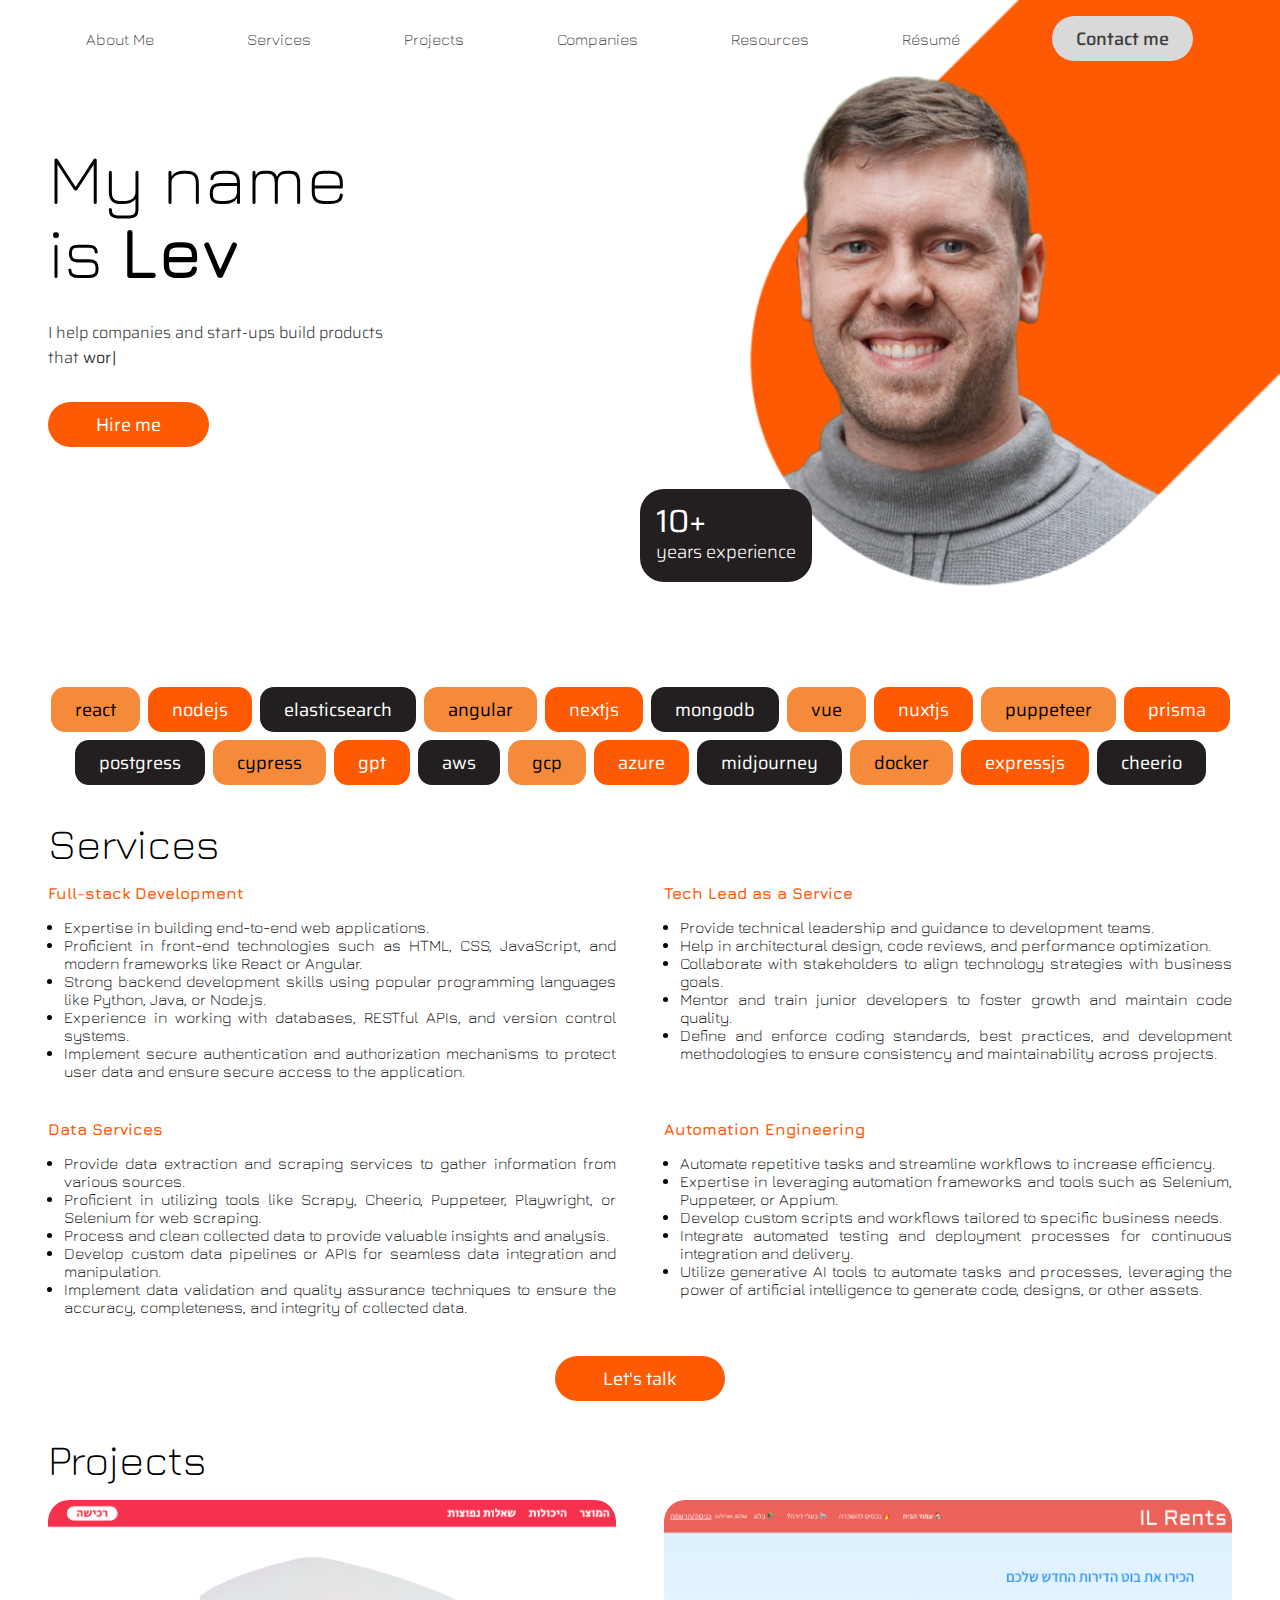
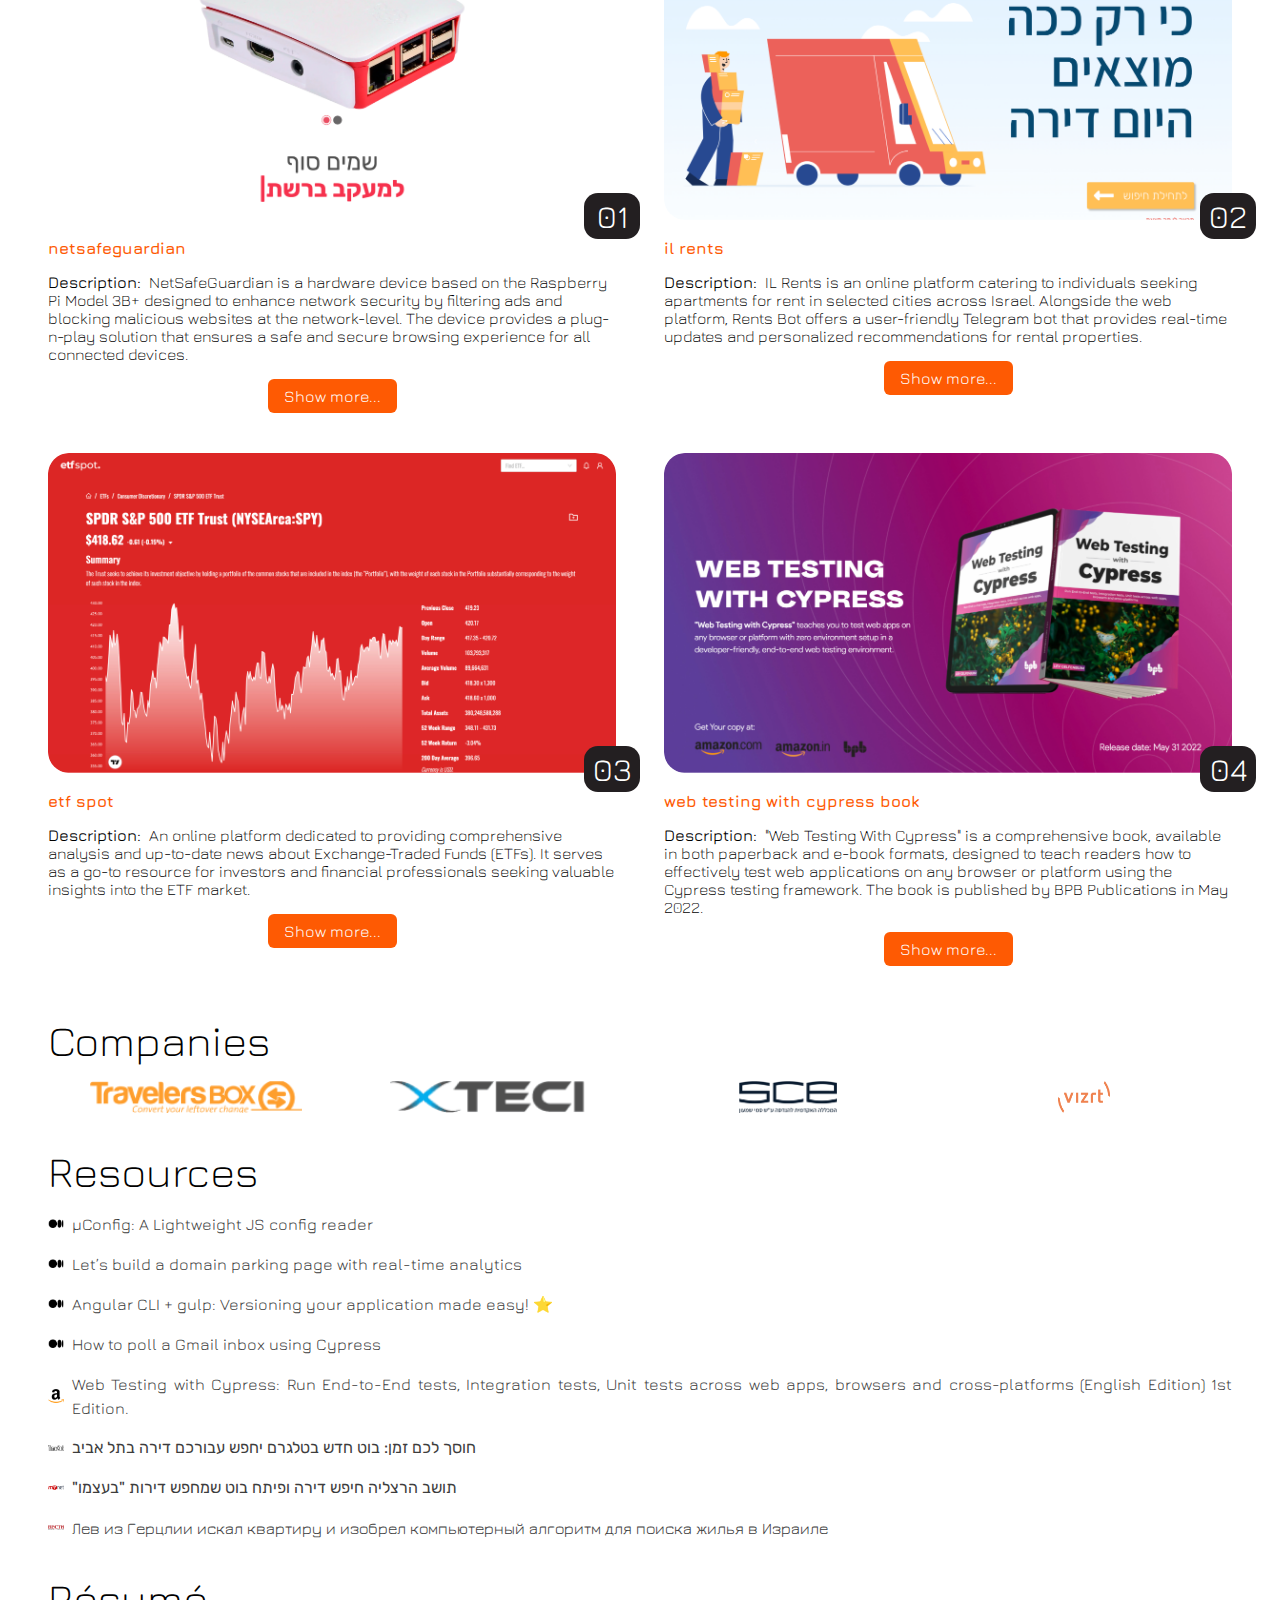
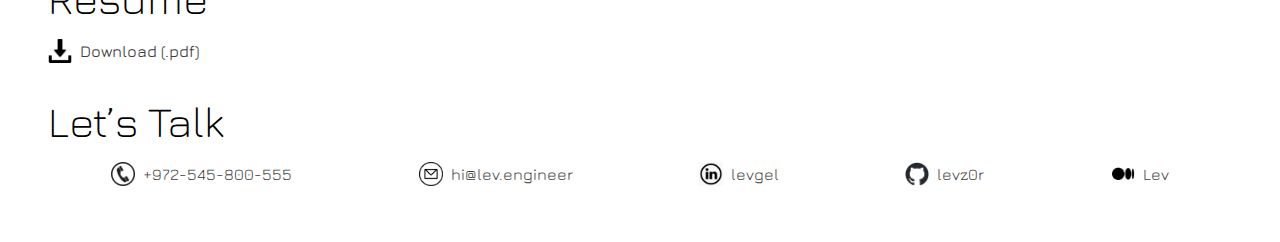
==== commit b1a21b5c: "Yup" ====
--- a/index.html
+++ b/index.html
@@ -1,3 +1,3 @@
-<!DOCTYPE html><html><head><meta charSet="utf-8"/><link data-next-font="" rel="preconnect" href="/" crossorigin="anonymous"/><link rel="preload" as="style" href="/_next/static/css/ffc26671a919b9ec.css"/><link rel="preload" as="style" href="/_next/static/css/4df78f2cd73d6b26.css"/><link rel="preload" as="script" href="/_next/static/chunks/webpack-e2f0424253437fd5.js"/><link rel="preload" as="script" href="/_next/static/chunks/main-76f1ed1cc19d79ee.js"/><link rel="preload" as="script" href="/_next/static/chunks/pages/_app-069c16ef1cf5b09a.js"/><link rel="preload" as="script" href="/_next/static/chunks/460-bfec7c32adcc7360.js"/><link rel="preload" as="script" href="/_next/static/chunks/pages/index-f642c29baedc4d7b.js"/><link rel="preload" as="script" href="/_next/static/qMGIShwdO7J8naOlT_NWs/_buildManifest.js"/><link rel="preload" as="script" href="/_next/static/qMGIShwdO7J8naOlT_NWs/_ssgManifest.js"/><link rel="preload" href="/_next/static/css/ffc26671a919b9ec.css" as="style"/><link rel="preload" href="/_next/static/css/4df78f2cd73d6b26.css" as="style"/><meta name="viewport" content="minimum-scale=1, initial-scale=1, width=device-width"/><link rel="icon" type="image/png" sizes="192x192" href="icons/android-chrome-192x192.png"/><link rel="icon" type="image/png" sizes="512x512" href="icons/android-chrome-512x512.png"/><link rel="apple-touch-icon" href="icons/apple-touch-icon.png"/><link rel="icon" type="image/png" sizes="16x16" href="icons/favicon-16x16.png"/><link rel="icon" type="image/png" sizes="32x32" href="icons/favicon-32x32.png"/><link rel="icon" href="icons/favicon.ico" type="image/x-icon"/><title>Lev Gelfenbuim&#x27;s Portfolio</title><meta name="robots" content="index,follow"/><meta name="description" content="I help companies and start-ups build products that work."/><meta name="twitter:card" content="summary_large_image"/><meta name="twitter:site" content="@site"/><meta name="twitter:creator" content="@levz0r"/><meta property="og:title" content="Lev Gelfenbuim&#x27;s Portfolio"/><meta property="og:description" content="I help companies and start-ups build products that work."/><meta property="og:url" content="https://lev.engineer"/><meta property="og:type" content="website"/><meta property="og:image" content="https://lev.engineer/lev.png"/><meta property="og:image:alt" content="Lev Gelfenbuim&#x27;s photo with orange stripe behind"/><meta property="og:image:type" content="image/png"/><meta property="og:image:width" content="1346"/><meta property="og:image:height" content="1241"/><meta property="og:locale" content="en_IE"/><meta property="og:site_name" content="Lev Gelfenbuim&#x27;s Portfolio"/><link rel="canonical" href="https://lev.engineer"/><meta name="next-head-count" content="26"/><link rel="stylesheet" href="/_next/static/css/ffc26671a919b9ec.css" data-n-g=""/><link rel="stylesheet" href="/_next/static/css/4df78f2cd73d6b26.css" data-n-p=""/><noscript data-n-css=""></noscript><script defer="" nomodule="" src="/_next/static/chunks/polyfills-c67a75d1b6f99dc8.js"></script><script src="/_next/static/chunks/webpack-e2f0424253437fd5.js" defer=""></script><script src="/_next/static/chunks/main-76f1ed1cc19d79ee.js" defer=""></script><script src="/_next/static/chunks/pages/_app-069c16ef1cf5b09a.js" defer=""></script><script src="/_next/static/chunks/460-bfec7c32adcc7360.js" defer=""></script><script src="/_next/static/chunks/pages/index-f642c29baedc4d7b.js" defer=""></script><script src="/_next/static/qMGIShwdO7J8naOlT_NWs/_buildManifest.js" defer=""></script><script src="/_next/static/qMGIShwdO7J8naOlT_NWs/_ssgManifest.js" defer=""></script></head><body><div id="__next"><script type="application/ld+json">{"@context":"https://schema.org","@type":"CollectionPage","name":"Projects","hasPart":[{"name":"NetsafeGuardian","description":"A hardware device based on the Raspberry Pi Model 3B+ designed to enhance network security by filtering ads and blocking malicious websites at the network-level. The device provides a plug-n-play solution that ensures a safe and secure browsing experience for all connected devices.","url":"https://netsafeguard.co","author":"Lev Gelfenbuim","image":"netsafeguardian.png","keywords":"security, network, ads, blocking","@type":"CreativeWork"},{"name":"IL Rents","description":"An online platform catering to individuals seeking apartments for rent in selected cities across Israel. Alongside the web platform, Rents Bot offers a user-friendly Telegram bot that provides real-time updates and personalized recommendations for rental properties.","url":"https://www.rents.bot","author":"Lev Gelfenbuim","datePublished":"2021-01-01","image":"ilrents.png","keywords":"apartments, rent, Israel, AI, bot","@type":"CreativeWork"},{"name":"ETF Spot","description":"An online platform for ETF analysis and news.","url":"https://etfspot.io","datePublished":"2023-01-01","image":"etfspot.png","keywords":"ETF, analysis, news","@type":"CreativeWork"},{"name":"Web Testing With Cypress","description":"A comprehensive book, designed to teach readers how to effectively test web applications.","url":"https://webtestingwithcypress.com","datePublished":"2022-05-31","image":"webtestingwithcypress.png","keywords":"testing, web, cypress, book","@type":"CreativeWork"}]}</script><script type="application/ld+json">{"@context":"https://schema.org","@type":"Person","name":"Lev Gelfenbuim","url":"https://lev.engineer","sameAs":["https://www.facebook.com/levz0r","http://instagram.com/levz0r","https://www.linkedin.com/in/levgel/","https://medium.com/@levz0r","https://github.com/levz0r","https://twitter.com/levz0r"]}</script><div class="bg-white text-left text-black font-jura px-12"><div class="relative z-10 mt-4 hidden md:visible md:flex w-full rounded-11xl flex-row lg:flex justify-around items-center gap-4 text-gray-800"><div class="css-0" style="animation-delay:0ms"><a class="font-light no-underline text-darkslategray opacity-100 hover:text-orange-2 transition-colors" href="/#about">About Me</a></div><div class="css-0" style="animation-delay:50ms"><a class="font-light no-underline text-darkslategray opacity-100 hover:text-orange-2 transition-colors" href="/#services">Services</a></div><div class="css-0" style="animation-delay:100ms"><a class="font-light no-underline text-darkslategray opacity-100 hover:text-orange-2 transition-colors" href="/#projects">Projects</a></div><div class="css-0" style="animation-delay:150ms"><a class="font-light no-underline text-darkslategray opacity-100 hover:text-orange-2 transition-colors" href="/#companies">Companies</a></div><div class="css-0" style="animation-delay:200ms"><a class="font-light no-underline text-darkslategray opacity-100 hover:text-orange-2 transition-colors" href="/#resources">Resources</a></div><div class="css-0" style="animation-delay:250ms"><a class="font-light no-underline text-darkslategray opacity-100 hover:text-orange-2 transition-colors" href="/#resume">Résumé</a></div><div class="css-0" style="animation-delay:300ms"><a class="rounded-11xl bg-gainsboro flex flex-col py-2 px-6 box-border items-center justify-end cursor-pointer text-[1.13rem] text-darkslategray font-saira relative font-medium no-underline" href="/#contact"><div class="">Contact me</div></a></div></div><div class="visible md:hidden"><div class="relative z-10 mt-4 border-orange-1 rounded-xl border-solid border-2 w-8 h-8 flex justify-center items-center text-orange-1 cursor-pointer"><span class="text-24xl pb-1">&equiv;</span></div></div><div class="flex flex-col gap-4 justify-end items-center"><div class="flex items-end justify-start w-full"><div class="flex flex-col gap-8 items-start w-1/2"><div class="css-0" style="animation-delay:0ms"><div id="about" class="text-24xl md:text-53xl lg:leading-lg font-light mt-20">My name<br/>is <span class="font-semibold font-jura">Lev</span></div></div><div class="css-0" style="animation-delay:500ms"><div class="font-light font-saira text-darkslategray">I help companies and start-ups build products<br/>that<!-- --> <span class="font-normal inline-block"><div class="Typewriter" data-testid="typewriter-wrapper"></div></span></div></div><div class="css-0" style="animation-delay:1000ms"><a class="rounded-11xl no-underline bg-orange-1 hover:bg-orange-700 transition-colors duration-500 flex flex-col items-center justify-center text-[1.13rem] text-white font-saira px-12 py-2" href="/#contact">Hire me</a></div></div><div class="absolute w-full top-0 right-0 flex justify-end"><div class="flex flex-col gap-8 items-start w-1/2 relative top-0 right-0"><div class="relative right-0 top-0 flex w-full items-center justify-center object-fill h-auto pointer-events-none css-0" style="animation-delay:0ms"><img class="relative right-0 top-0 w-full object-fill h-auto pointer-events-none" alt="Lev Gelfenbuim&#x27;s photo with orange stripe behind" src="lev.png"/></div><div class="relative right-0 top-0 flex w-full items-center justify-center object-fill h-auto pointer-events-none css-0" style="animation-delay:500ms"><div class="absolute left-0 bottom-40 hidden sm:visible z-10 rounded-3xl bg-dark-grey md:flex flex-col px-4 py-4 box-border text-white font-saira"><div class="text-13xl leading-none">10+</div><div class="text-lg font-light">years experience</div></div></div></div></div></div><div class="md:mt-56 mt-8 mb-8 flex flex-wrap justify-evenly md:justify-center gap-2 font-saira"><div class="css-0" style="animation-delay:0ms"><div class="rounded-sm bg-orange-2 flex flex-col box-border items-center justify-center text-black px-6 py-2 md:text-lg">react</div></div><div class="css-0" style="animation-delay:50ms"><div class="rounded-sm bg-orange-1 flex flex-col box-border items-center justify-center text-white px-6 py-2 md:text-lg">nodejs</div></div><div class="css-0" style="animation-delay:100ms"><div class="rounded-sm bg-dark-grey flex flex-col box-border items-center justify-center text-white px-6 py-2 md:text-lg">elasticsearch</div></div><div class="css-0" style="animation-delay:150ms"><div class="rounded-sm bg-orange-2 flex flex-col box-border items-center justify-center text-black px-6 py-2 md:text-lg">angular</div></div><div class="css-0" style="animation-delay:200ms"><div class="rounded-sm bg-orange-1 flex flex-col box-border items-center justify-center text-white px-6 py-2 md:text-lg">nextjs</div></div><div class="css-0" style="animation-delay:250ms"><div class="rounded-sm bg-dark-grey flex flex-col box-border items-center justify-center text-white px-6 py-2 md:text-lg">mongodb</div></div><div class="css-0" style="animation-delay:300ms"><div class="rounded-sm bg-orange-2 flex flex-col box-border items-center justify-center text-black px-6 py-2 md:text-lg">vue</div></div><div class="css-0" style="animation-delay:350ms"><div class="rounded-sm bg-orange-1 flex flex-col box-border items-center justify-center text-white px-6 py-2 md:text-lg">nuxtjs</div></div><div class="css-0" style="animation-delay:400ms"><div class="rounded-sm bg-orange-2 flex flex-col box-border items-center justify-center text-black px-6 py-2 md:text-lg">puppeteer</div></div><div class="css-0" style="animation-delay:450ms"><div class="rounded-sm bg-orange-1 flex flex-col box-border items-center justify-center text-white px-6 py-2 md:text-lg">prisma</div></div><div class="css-0" style="animation-delay:500ms"><div class="rounded-sm bg-dark-grey flex flex-col box-border items-center justify-center text-white px-6 py-2 md:text-lg">postgress</div></div><div class="css-0" style="animation-delay:550ms"><div class="rounded-sm bg-orange-2 flex flex-col box-border items-center justify-center text-black px-6 py-2 md:text-lg">cypress</div></div><div class="css-0" style="animation-delay:600ms"><div class="rounded-sm bg-orange-1 flex flex-col box-border items-center justify-center text-white px-6 py-2 md:text-lg">gpt</div></div><div class="css-0" style="animation-delay:650ms"><div class="rounded-sm bg-dark-grey flex flex-col box-border items-center justify-center text-white px-6 py-2 md:text-lg">aws</div></div><div class="css-0" style="animation-delay:700ms"><div class="rounded-sm bg-orange-2 flex flex-col box-border items-center justify-center text-black px-6 py-2 md:text-lg">gcp</div></div><div class="css-0" style="animation-delay:750ms"><div class="rounded-sm bg-orange-1 flex flex-col box-border items-center justify-center text-white px-6 py-2 md:text-lg">azure</div></div><div class="css-0" style="animation-delay:800ms"><div class="rounded-sm bg-dark-grey flex flex-col box-border items-center justify-center text-white px-6 py-2 md:text-lg">midjourney</div></div><div class="css-0" style="animation-delay:850ms"><div class="rounded-sm bg-orange-2 flex flex-col box-border items-center justify-center text-black px-6 py-2 md:text-lg">docker</div></div><div class="css-0" style="animation-delay:900ms"><div class="rounded-sm bg-orange-1 flex flex-col box-border items-center justify-center text-white px-6 py-2 md:text-lg">expressjs</div></div><div class="css-0" style="animation-delay:950ms"><div class="rounded-sm bg-dark-grey flex flex-col box-border items-center justify-center text-white px-6 py-2 md:text-lg">cheerio</div></div></div></div><div class="css-0" style="animation-delay:1000ms"><div id="services" class="text-24xl font-light mb-4">Services</div></div><div class="css-0" style="animation-delay:1500ms"><div class="sm:grid grid-rows-2 grid-cols-2 gap-x-12 md:gap-y-6 items-start justify-center"><div class="flex-1 flex flex-col items-start justify-start"><b class="text-orange-1">Full-stack Development</b><div class="font-light font-inherit text-black text-justify"><ul class="pl-4"><li class="">Expertise in building end-to-end web applications.</li><li class="">Proficient in front-end technologies such as HTML, CSS, JavaScript, and modern frameworks like React or Angular.</li><li class="">Strong backend development skills using popular programming languages like Python, Java, or Node.js.</li><li>Experience in working with databases, RESTful APIs, and version control systems.</li><li>Implement secure authentication and authorization mechanisms to protect user data and ensure secure access to the application.</li></ul></div></div><div class="flex-1 flex flex-col items-start justify-start"><b class="text-orange-1">Tech Lead as a Service</b><div class="font-light font-inherit text-black text-justify inline-block"><ul class="pl-4"><li class="">Provide technical leadership and guidance to development teams.</li><li class="">Help in architectural design, code reviews, and performance optimization.</li><li class="">Collaborate with stakeholders to align technology strategies with business goals.</li><li>Mentor and train junior developers to foster growth and maintain code quality.</li><li>Define and enforce coding standards, best practices, and development methodologies to ensure consistency and maintainability across projects.</li></ul></div></div><div class="flex-1 flex flex-col items-start justify-start"><b class="text-orange-1">Data Services</b><div class="font-light font-inherit text-black text-justify"><ul class="pl-4"><li class="">Provide data extraction and scraping services to gather information from various sources.</li><li class="">Proficient in utilizing tools like Scrapy, Cheerio, Puppeteer, Playwright, or Selenium for web scraping.</li><li class="">Process and clean collected data to provide valuable insights and analysis.</li><li>Develop custom data pipelines or APIs for seamless data integration and manipulation.</li><li>Implement data validation and quality assurance techniques to ensure the accuracy, completeness, and integrity of collected data.</li></ul></div></div><div class="flex-1 flex flex-col items-start justify-start"><b class="text-orange-1">Automation Engineering</b><div class="font-light font-inherit text-black text-justify"><ul class="pl-4"><li class="">Automate repetitive tasks and streamline workflows to increase efficiency.</li><li class="">Expertise in leveraging automation frameworks and tools such as Selenium, Puppeteer, or Appium.</li><li class="">Develop custom scripts and workflows tailored to specific business needs.</li><li>Integrate automated testing and deployment processes for continuous integration and delivery.</li><li>Utilize generative AI tools to automate tasks and processes, leveraging the power of artificial intelligence to generate code, designs, or other assets.</li></ul></div></div><a class="col-span-2 justify-self-center rounded-11xl no-underline bg-orange-1 hover:bg-orange-700 transition-colors duration-500 flex flex-col items-center justify-center text-[1.13rem] text-white font-saira px-12 py-2" href="/#contact">Let&#x27;s talk</a></div></div><div class="css-0" style="animation-delay:1000ms"><div id="projects" class="text-24xl font-light mt-8 mb-4">Projects</div></div><div class="css-0" style="animation-delay:1500ms"><div class="grid grid-cols-2 items-start justify-evenly gap-x-12 gap-y-6"><div class="flex flex-col items-start justify-start gap-4"><div class="relative"><img class="rounded-2xl w-full h-auto object-fill" alt="A screenshot of NetSafeGuardian homepage" src="projects/netsafeguardian.png"/><div class="absolute bottom-[-1.0rem] right-[-1.5rem] rounded-sm bg-dark-grey flex flex-col items-center justify-center text-white px-3 py-1 w-8"><div class="text-13xl">0<!-- -->1</div></div></div><b id="0" class="text-orange-1 text-left">netsafeguardian</b><div class=""><span class="font-medium mr-2">Description:</span><span class="font-light">NetSafeGuardian is a hardware device based on the Raspberry Pi Model 3B+ designed to enhance network security by filtering ads and blocking malicious websites at the network-level. The device provides a plug-n-play solution that ensures a safe and secure browsing experience for all connected devices.</span></div><div class="self-center rounded-md bg-orange-1 hover:bg-orange-700 transition-colors duration-500 text-white px-4 py-2 cursor-pointer">Show more...</div><div class="max-h-auto"><div class="transition-transform origin-top duration-500 scale-y-0 max-h-0 flex flex-col"><div class=""><span class="font-medium mr-2">Role:</span><span class="font-light">As a one-man-show, I took on the responsibility of conceptualizing, designing, and developing the NetSafeGuardian project. I handled all aspects of the project, including hardware setup, software configuration, website development, and remote management.</span></div><div class=""><span class="font-medium mr-2">Challenges:</span><span class="font-light">During the development process, I encountered several challenges that needed effective solutions to ensure the success of the project:</span><ul class=""><li><span class="font-medium mr-2">Plug-n-Play Functionality<!-- -->:</span><span class="font-light">Creating a device that could be easily connected to the network without complex setup procedures was essential to provide a user-friendly experience.</span></li><li><span class="font-medium mr-2">Stability and Uptime<!-- -->:</span><span class="font-light">Ensuring the device remained stable and had 100% uptime, even after internet or power outages, was crucial to provide uninterrupted protection and reliable performance.</span></li><li><span class="font-medium mr-2">Always Up-to-Date<!-- -->:</span><span class="font-light">Keeping the device&#x27;s software and security filters always up-to-date with the latest threat intelligence was a critical challenge to maintain optimal security levels.</span></li><li><span class="font-medium mr-2">Telemetric and Remote Support<!-- -->:</span><span class="font-light">Establishing telemetric capabilities and remote management features were necessary to monitor device performance, provide remote assistance, and ensure seamless operation.</span></li></ul></div><div class=""><span class="font-medium mr-2">Solutions:</span><span class="font-light">To overcome these challenges and deliver a robust solution, I implemented the following solutions:</span><ul class=""><li><span class="font-medium mr-2">Website Development with Next.js + Static Site Generation (SSG)<!-- -->:</span><span class="font-light">Utilizing Next.js with Static Site Generation allowed me to create a website that provided clear information about NetSafeGuardian, its features, and benefits. It also facilitated seamless updates and easy content management.</span></li><li><span class="font-medium mr-2">Device Configuration<!-- -->:</span><span class="font-light">The NetSafeGuardian device was built using the Raspberry Pi Model 3B+ and ran Ubuntu Server 22.10. This configuration provided a stable and reliable foundation for the device&#x27;s operation.</span></li><li><span class="font-medium mr-2">Monitoring and Telemetric<!-- -->:</span><span class="font-light">I incorporated Netdata, a powerful monitoring tool, to track device performance, network activity, and telemetric data. This allowed me to identify any issues promptly and ensure optimal hardware utilization.</span></li><li><span class="font-medium mr-2">Remote Management with Saltstack<!-- -->:</span><span class="font-light">By utilizing Saltstack, a remote management and configuration tool, I enabled remote support and management of NetSafeGuardian devices. This allowed me to apply software updates, modify configurations, and provide remote assistance efficiently.</span></li><li><span class="font-medium mr-2">Blocking Malicious Websites and Ads<!-- -->:</span><span class="font-light">I leveraged AdGuard Home, a popular DNS-based ad-blocking and filtering software, to block malicious websites and filter out unwanted ads at the network-level, ensuring a safe and pleasant browsing experience.</span></li></ul></div><div class=""><span class="font-medium mr-2">Results:</span><span class="font-light">The implementation of these solutions yielded significant results for NetSafeGuardian:</span><ul class=""><li><span class="font-medium mr-2">100% Uptime and Self-Recovery<!-- -->:</span><span class="font-light">NetSafeGuardian devices achieved 100% uptime, thanks to their stable hardware setup and automatic recovery mechanisms that restored functionality after internet or power outages.</span></li><li><span class="font-medium mr-2">Optimal Hardware Utilization<!-- -->:</span><span class="font-light">By monitoring device performance using Netdata, I ensured that the NetSafeGuardian device utilized hardware resources efficiently, resulting in optimal performance and responsiveness.</span></li><li><span class="font-medium mr-2">Fully Configurable Remotely<!-- -->:</span><span class="font-light">The remote management capabilities enabled by Saltstack allowed for easy and efficient configuration of NetSafeGuardian devices, even when located in different geographical locations.</span></li></ul></div><div class="self-center rounded-md bg-orange-1 hover:bg-orange-700 transition-colors duration-500 text-white px-4 py-2 cursor-pointer">Show less...</div></div></div></div><div class="flex flex-col items-start justify-start gap-4"><div class="relative"><img class="rounded-2xl w-full h-auto object-fill" alt="A screenshot of www.rents.bot homepage." src="projects/ilrents.png"/><div class="absolute bottom-[-1.0rem] right-[-1.5rem] rounded-sm bg-dark-grey flex flex-col items-center justify-center text-white px-3 py-1 w-8"><div class="text-13xl">0<!-- -->2</div></div></div><b id="1" class="text-orange-1 text-left">il rents</b><div class=""><span class="font-medium mr-2">Description:</span><span class="font-light">IL Rents is an online platform catering to individuals seeking apartments for rent in selected cities across Israel. Alongside the web platform, Rents Bot offers a user-friendly Telegram bot that provides real-time updates and personalized recommendations for rental properties.</span></div><div class="self-center rounded-md bg-orange-1 hover:bg-orange-700 transition-colors duration-500 text-white px-4 py-2 cursor-pointer">Show more...</div><div class="max-h-auto"><div class="transition-transform origin-top duration-500 scale-y-0 max-h-0 flex flex-col"><div class=""><span class="font-medium mr-2">Role:</span><span class="font-light">As a one-man-show, I took on the responsibility of designing, developing, and managing the entire Rents Bot project. From frontend and backend development to data aggregation and integration with the Telegram bot, I handled all aspects of the platform&#x27;s creation.</span></div><div class=""><span class="font-medium mr-2">Challenges:</span><span class="font-light">Throughout the development process, I faced several notable challenges that demanded effective solutions to ensure the success of the project:</span><ul class=""><li><span class="font-medium mr-2">SEO Optimization<!-- -->:</span><span class="font-light">Establishing strong search engine visibility was vital for attracting organic traffic and positioning Rents Bot as a go-to platform for apartment rentals.</span></li><li><span class="font-medium mr-2">Responsiveness<!-- -->:</span><span class="font-light">Creating a highly responsive platform that delivers an exceptional user experience across various devices and screen sizes was crucial to meet users&#x27; diverse needs.</span></li><li><span class="font-medium mr-2">Fast and Real-Time Updates<!-- -->:</span><span class="font-light">Providing real-time property updates and maintaining fast load times were essential for delivering timely information to users.</span></li><li><span class="font-medium mr-2">Data Aggregation and Integration<!-- -->:</span><span class="font-light">Aggregating data from various Israeli online apartment boards and integrating it seamlessly into the platform posed a unique data management challenge.</span></li><li><span class="font-medium mr-2">Blog Implementation<!-- -->:</span><span class="font-light">Creating a blog section using Markdown and Gray-Matter, a frontmatter parser, allowed for easy content management and efficient organization of blog posts.</span></li></ul></div><div class=""><span class="font-medium mr-2">Solutions:</span><span class="font-light">To address these challenges and ensure optimal performance, I implemented the following solutions:</span><ul class=""><li><span class="font-medium mr-2">Nuxt.js + Server-Side Rendering (SSR)<!-- -->:</span><span class="font-light">Leveraging Nuxt.js, a powerful Vue.js framework, combined with Server-Side Rendering, ensured fast initial page loads and improved SEO performance by enabling effective indexing by search engines.</span></li><li><span class="font-medium mr-2">Data from All Israeli Online Apartment Boards<!-- -->:</span><span class="font-light">Integrating data from various online apartment boards in Israel enabled comprehensive property listings and real-time updates for users, enhancing the platform&#x27;s value.</span></li><li><span class="font-medium mr-2">Telegram Bot Integration<!-- -->:</span><span class="font-light">The development of a Telegram bot complemented the web platform, providing users with personalized property recommendations, instant notifications, and a seamless user experience within the Telegram messaging app.</span></li></ul></div><div class=""><span class="font-medium mr-2">Results:</span><span class="font-light">The implementation of these solutions yielded remarkable outcomes for IL Rents:</span><ul class=""><li><span class="font-medium mr-2">Modern Technology Stack<!-- -->:</span><span class="font-light">Adopting Nuxt.js, SSR, and real-time data integration solidified Rents Bot as a cutting-edge platform, offering users an immersive and dynamic experience.</span></li><li><span class="font-medium mr-2">Great SEO Results and Media Coverage<!-- -->:</span><span class="font-light">Rents Bot achieved exceptional SEO results, securing top positions in Google search results for various apartment rental queries. This, coupled with media coverage, bolstered the platform&#x27;s visibility and attracted a significant influx of organic traffic.</span></li><li><span class="font-medium mr-2">Fast Load Times, Lazy Loading, and Responsive Design<!-- -->:</span><span class="font-light">The incorporation of optimized performance techniques, including fast load times, lazy loading, and a responsive design, ensured users experienced a smooth and efficient browsing experience.</span></li><li><span class="font-medium mr-2">Active Telegram Users<!-- -->:</span><span class="font-light">The integration of the Telegram bot garnered an active user base, fostering engagement and facilitating personalized property recommendations and real-time notifications.</span></li></ul></div><div class="self-center rounded-md bg-orange-1 hover:bg-orange-700 transition-colors duration-500 text-white px-4 py-2 cursor-pointer">Show less...</div></div></div></div><div class="flex flex-col items-start justify-start gap-4"><div class="relative"><img class="rounded-2xl w-full h-auto object-fill" alt="A screenshot of one of the screens from www.etfspot.io" src="projects/etfspot.png"/><div class="absolute bottom-[-1.0rem] right-[-1.5rem] rounded-sm bg-dark-grey flex flex-col items-center justify-center text-white px-3 py-1 w-8"><div class="text-13xl">0<!-- -->3</div></div></div><b id="2" class="text-orange-1 text-left">etf spot</b><div class=""><span class="font-medium mr-2">Description:</span><span class="font-light">An online platform dedicated to providing comprehensive analysis and up-to-date news about Exchange-Traded Funds (ETFs). It serves as a go-to resource for investors and financial professionals seeking valuable insights into the ETF market.</span></div><div class="self-center rounded-md bg-orange-1 hover:bg-orange-700 transition-colors duration-500 text-white px-4 py-2 cursor-pointer">Show more...</div><div class="max-h-auto"><div class="transition-transform origin-top duration-500 scale-y-0 max-h-0 flex flex-col"><div class=""><span class="font-medium mr-2">Role:</span><span class="font-light">As a one-man-show, I conceptualized, designed, and developed the entire ETF Spot platform from start to finish. My responsibilities encompassed the full project lifecycle, including frontend and backend development, database management, design implementation, and deployment.</span></div><div class=""><span class="font-medium mr-2">Challenges:</span><span class="font-light">Throughout the development process, I encountered several key challenges that required effective solutions to ensure the success of the project:</span><ul class=""><li><span class="font-medium mr-2">SEO Optimization<!-- -->:</span><span class="font-light">Ensuring high visibility in search engine results pages was crucial for attracting organic traffic and establishing ETF Spot as a trusted source in the industry.</span></li><li><span class="font-medium mr-2">Responsiveness<!-- -->:</span><span class="font-light">Providing an exceptional user experience across various devices and screen sizes was essential to accommodate the diverse needs of our users.</span></li><li><span class="font-medium mr-2">Fast and Real-Time Updates<!-- -->:</span><span class="font-light">Delivering timely information and real-time updates about ETFs while maintaining fast load times was a significant challenge.</span></li></ul></div><div class=""><span class="font-medium mr-2">Solutions:</span><span class="font-light">To overcome these challenges and deliver a top-notch user experience, I employed the following solutions:</span><ul class=""><li><span class="font-medium mr-2">Next.js + Server-Side Rendering (SSR)<!-- -->:</span><span class="font-light">I leveraged Next.js, a powerful React framework, combined with Server-Side Rendering. This approach enabled fast initial page loads and improved SEO performance by ensuring search engines can index the website effectively.</span></li><li><span class="font-medium mr-2">Data from Yahoo Finance, TradingView, and NewsAPI<!-- -->:</span><span class="font-light">I integrated data feeds from reputable sources, such as Yahoo Finance, TradingView, and NewsAPI, to provide comprehensive and real-time information about ETFs and industry news.</span></li><li><span class="font-medium mr-2">GPT<!-- -->:</span><span class="font-light">Basic legal aspects covered by GPT-3.0.</span></li></ul></div><div class=""><span class="font-medium mr-2">Results:</span><span class="font-light">The implementation of these solutions resulted in significant outcomes for ETF Spot:</span><ul class=""><li><span class="font-medium mr-2">Modern Technology Stack<!-- -->:</span><span class="font-light">The utilization of Next.js, SSR, and real-time data integration positioned ETF Spot as a cutting-edge platform, offering users a seamless and dynamic experience.</span></li><li><span class="font-medium mr-2">Great SEO Results<!-- -->:</span><span class="font-light">The SEO optimization efforts paid off, resulting in high organic search rankings and increased visibility for ETF Spot in search engine results pages. This led to a steady flow of organic traffic and an expanding user base.</span></li><li><span class="font-medium mr-2">Fast Load Times and Lazy Loading<!-- -->:</span><span class="font-light">With Next.js and SSR, ETF Spot achieved impressive load times, ensuring a smooth and responsive user experience. Lazy loading techniques further enhanced performance by loading content as users scrolled, reducing initial load times.</span></li></ul></div><div class="self-center rounded-md bg-orange-1 hover:bg-orange-700 transition-colors duration-500 text-white px-4 py-2 cursor-pointer">Show less...</div></div></div></div><div class="flex flex-col items-start justify-start gap-4"><div class="relative"><img class="rounded-2xl w-full h-auto object-fill" alt="A screeshot of www.webtestingwithcypress.com homepage" src="projects/webtestingwithcypress.png"/><div class="absolute bottom-[-1.0rem] right-[-1.5rem] rounded-sm bg-dark-grey flex flex-col items-center justify-center text-white px-3 py-1 w-8"><div class="text-13xl">0<!-- -->4</div></div></div><b id="3" class="text-orange-1 text-left">web testing with cypress book</b><div class=""><span class="font-medium mr-2">Description:</span><span class="font-light">&quot;Web Testing With Cypress&quot; is a comprehensive book, available in both paperback and e-book formats, designed to teach readers how to effectively test web applications on any browser or platform using the Cypress testing framework. The book is published by BPB Publications in May 2022.</span></div><div class="self-center rounded-md bg-orange-1 hover:bg-orange-700 transition-colors duration-500 text-white px-4 py-2 cursor-pointer">Show more...</div><div class="max-h-auto"><div class="transition-transform origin-top duration-500 scale-y-0 max-h-0 flex flex-col"><div class=""><span class="font-medium mr-2">Key Features:</span><ul class=""><li><span class="font-light">Gain insights into visual testing, Cypress Studio, GitHub Actions, and the Cypress Dashboard, enabling developers to create a robust end-to-end web testing environment.</span></li><li><span class="font-light">Utilize Docker images, CI/CD pipelines, and the headless Cypress test runner through practical illustrations and step-by-step instructions.</span></li><li><span class="font-light">Discover the benefits and techniques of using Cucumber for cross-browser and cross-platform testing, providing real-world examples and solutions.</span></li></ul></div><div class=""><span class="font-medium mr-2">Chapters:</span><ul class=""><li><span class="font-light">Introduction to Cypress</span></li><li><span class="font-light">Cypress vs. Selenium WebDriver</span></li><li><span class="font-light">Write Your First Tests</span></li><li><span class="font-light">Advanced Testing Techniques</span></li><li><span class="font-light">Introducing CI/CD</span></li><li><span class="font-light">Introduction to Cypress Dashboard</span></li><li><span class="font-light">Integration of CI/CD into Existing Projects</span></li><li><span class="font-light">Working with Tests as a Team</span></li><li><span class="font-light">Cypress Driven Development (CDD) Approach</span></li><li><span class="font-light">Tests for Product Managers using Cucumber</span></li></ul></div><div class=""><span class="font-medium mr-2">Role:</span><span class="font-light">As the author of &quot;Web Testing With Cypress,&quot; I undertook the responsibility of researching, conceptualizing, and writing the content of the book. Drawing from my expertise and experience in web testing and Cypress, I aimed to create a resource that is informative, practical, and appealing to readers.</span></div><div class=""><span class="font-medium mr-2">Challenges:</span><span class="font-light">The primary challenges I encountered during the creation of this book were to make it engaging and captivating for readers while providing them with real-world use-cases and a wide range of examples. I aimed to strike a balance between technical depth and accessibility to ensure readers of varying skill levels could benefit from the material.</span><ul class=""></ul></div><div class=""><span class="font-medium mr-2">Solutions:</span><span class="font-light">To address these challenges, I dedicated six months to intensive research and writing. This allowed me to gather a comprehensive understanding of web testing with Cypress and ensured that the content provided valuable insights, practical examples, and relatable use-cases. By focusing on clarity and practicality, I aimed to make the book an enjoyable and valuable resource for readers.</span><ul class=""></ul></div><div class=""><span class="font-medium mr-2">Results:</span><span class="font-light">&quot;Web Testing With Cypress&quot; has achieved considerable success since its publication, with thousands of copies sold worldwide. The book has gained popularity not only among individual readers but also within educational institutions. It has been made available on prominent platforms such as Amazon, eBay, Walmart, and other online retailers, reaching a wide audience.
+<!DOCTYPE html><html><head><meta charSet="utf-8"/><link data-next-font="" rel="preconnect" href="/" crossorigin="anonymous"/><link rel="preload" as="style" href="/_next/static/css/6c0b2e751a7047ba.css"/><link rel="preload" as="style" href="/_next/static/css/4df78f2cd73d6b26.css"/><link rel="preload" as="script" href="/_next/static/chunks/webpack-d70bf58d319c6213.js"/><link rel="preload" as="script" href="/_next/static/chunks/main-76f1ed1cc19d79ee.js"/><link rel="preload" as="script" href="/_next/static/chunks/pages/_app-2bb25b84ee2c8907.js"/><link rel="preload" as="script" href="/_next/static/chunks/460-bfec7c32adcc7360.js"/><link rel="preload" as="script" href="/_next/static/chunks/pages/index-42e1ac357a3563b9.js"/><link rel="preload" as="script" href="/_next/static/v2JmwEWxjSfUz0S09hit0/_buildManifest.js"/><link rel="preload" as="script" href="/_next/static/v2JmwEWxjSfUz0S09hit0/_ssgManifest.js"/><link rel="preload" href="/_next/static/css/6c0b2e751a7047ba.css" as="style"/><link rel="preload" href="/_next/static/css/4df78f2cd73d6b26.css" as="style"/><meta name="viewport" content="minimum-scale=1, initial-scale=1, width=device-width"/><link rel="icon" type="image/png" sizes="192x192" href="icons/android-chrome-192x192.png"/><link rel="icon" type="image/png" sizes="512x512" href="icons/android-chrome-512x512.png"/><link rel="apple-touch-icon" href="icons/apple-touch-icon.png"/><link rel="icon" type="image/png" sizes="16x16" href="icons/favicon-16x16.png"/><link rel="icon" type="image/png" sizes="32x32" href="icons/favicon-32x32.png"/><link rel="icon" href="icons/favicon.ico" type="image/x-icon"/><title>Lev Gelfenbuim&#x27;s Portfolio</title><meta name="robots" content="index,follow"/><meta name="description" content="I help companies and start-ups build products that work."/><meta name="twitter:card" content="summary_large_image"/><meta name="twitter:site" content="@site"/><meta name="twitter:creator" content="@levz0r"/><meta property="og:title" content="Lev Gelfenbuim&#x27;s Portfolio"/><meta property="og:description" content="I help companies and start-ups build products that work."/><meta property="og:url" content="https://lev.engineer"/><meta property="og:type" content="website"/><meta property="og:image" content="https://lev.engineer/lev.png"/><meta property="og:image:alt" content="Lev Gelfenbuim&#x27;s photo with orange stripe behind"/><meta property="og:image:type" content="image/png"/><meta property="og:image:width" content="1346"/><meta property="og:image:height" content="1241"/><meta property="og:locale" content="en_IE"/><meta property="og:site_name" content="Lev Gelfenbuim&#x27;s Portfolio"/><link rel="canonical" href="https://lev.engineer"/><meta name="next-head-count" content="26"/><link rel="stylesheet" href="/_next/static/css/6c0b2e751a7047ba.css" data-n-g=""/><link rel="stylesheet" href="/_next/static/css/4df78f2cd73d6b26.css" data-n-p=""/><noscript data-n-css=""></noscript><script defer="" nomodule="" src="/_next/static/chunks/polyfills-c67a75d1b6f99dc8.js"></script><script src="/_next/static/chunks/webpack-d70bf58d319c6213.js" defer=""></script><script src="/_next/static/chunks/main-76f1ed1cc19d79ee.js" defer=""></script><script src="/_next/static/chunks/pages/_app-2bb25b84ee2c8907.js" defer=""></script><script src="/_next/static/chunks/460-bfec7c32adcc7360.js" defer=""></script><script src="/_next/static/chunks/pages/index-42e1ac357a3563b9.js" defer=""></script><script src="/_next/static/v2JmwEWxjSfUz0S09hit0/_buildManifest.js" defer=""></script><script src="/_next/static/v2JmwEWxjSfUz0S09hit0/_ssgManifest.js" defer=""></script></head><body><div id="__next"><script type="application/ld+json">{"@context":"https://schema.org","@type":"CollectionPage","name":"Projects","hasPart":[{"name":"NetsafeGuardian","description":"A hardware device based on the Raspberry Pi Model 3B+ designed to enhance network security by filtering ads and blocking malicious websites at the network-level. The device provides a plug-n-play solution that ensures a safe and secure browsing experience for all connected devices.","url":"https://netsafeguard.co","author":"Lev Gelfenbuim","image":"netsafeguardian.png","keywords":"security, network, ads, blocking","@type":"CreativeWork"},{"name":"IL Rents","description":"An online platform catering to individuals seeking apartments for rent in selected cities across Israel. Alongside the web platform, Rents Bot offers a user-friendly Telegram bot that provides real-time updates and personalized recommendations for rental properties.","url":"https://www.rents.bot","author":"Lev Gelfenbuim","datePublished":"2021-01-01","image":"ilrents.png","keywords":"apartments, rent, Israel, AI, bot","@type":"CreativeWork"},{"name":"ETF Spot","description":"An online platform for ETF analysis and news.","url":"https://etfspot.io","datePublished":"2023-01-01","image":"etfspot.png","keywords":"ETF, analysis, news","@type":"CreativeWork"},{"name":"Web Testing With Cypress","description":"A comprehensive book, designed to teach readers how to effectively test web applications.","url":"https://webtestingwithcypress.com","datePublished":"2022-05-31","image":"webtestingwithcypress.png","keywords":"testing, web, cypress, book","@type":"CreativeWork"}]}</script><script type="application/ld+json">{"@context":"https://schema.org","@type":"Person","name":"Lev Gelfenbuim","url":"https://lev.engineer","sameAs":["https://www.facebook.com/levz0r","http://instagram.com/levz0r","https://www.linkedin.com/in/levgel/","https://medium.com/@levz0r","https://github.com/levz0r","https://twitter.com/levz0r"]}</script><div class="bg-white text-left text-black font-jura px-12"><div class="relative z-10 mt-4 hidden md:visible md:flex w-full rounded-11xl flex-row lg:flex justify-around items-center gap-4 text-gray-800"><div class="css-0" style="animation-delay:0ms"><a class="font-light no-underline text-darkslategray opacity-100 hover:text-orange-2 transition-colors" href="/#about">About Me</a></div><div class="css-0" style="animation-delay:50ms"><a class="font-light no-underline text-darkslategray opacity-100 hover:text-orange-2 transition-colors" href="/#services">Services</a></div><div class="css-0" style="animation-delay:100ms"><a class="font-light no-underline text-darkslategray opacity-100 hover:text-orange-2 transition-colors" href="/#projects">Projects</a></div><div class="css-0" style="animation-delay:150ms"><a class="font-light no-underline text-darkslategray opacity-100 hover:text-orange-2 transition-colors" href="/#companies">Companies</a></div><div class="css-0" style="animation-delay:200ms"><a class="font-light no-underline text-darkslategray opacity-100 hover:text-orange-2 transition-colors" href="/#resources">Resources</a></div><div class="css-0" style="animation-delay:250ms"><a class="font-light no-underline text-darkslategray opacity-100 hover:text-orange-2 transition-colors" href="/#resume">Résumé</a></div><div class="css-0" style="animation-delay:300ms"><a class="rounded-11xl bg-gainsboro flex flex-col py-2 px-6 box-border items-center justify-end cursor-pointer text-[1.13rem] text-darkslategray font-saira relative font-medium no-underline" href="/#contact"><div class="">Contact me</div></a></div></div><div class="visible md:hidden"><div class="relative z-10 mt-4 border-orange-1 rounded-xl border-solid border-2 w-8 h-8 flex justify-center items-center text-orange-1 cursor-pointer"><span class="text-24xl pb-1">&equiv;</span></div></div><div class="flex flex-col gap-4 justify-end items-center"><div class="flex items-end justify-start w-full"><div class="flex flex-col gap-8 items-start md:w-1/2"><div class="css-0" style="animation-delay:0ms"><div id="about" class="text-24xl md:text-53xl lg:leading-lg font-light mt-6 md:mt-20">My name<br/>is <span class="font-semibold font-jura">Lev</span></div></div><div class="css-0" style="animation-delay:500ms"><div class="font-light font-saira text-darkslategray">I help companies and start-ups build products<br/>that<!-- --> <span class="font-normal inline-block"><div class="Typewriter" data-testid="typewriter-wrapper"></div></span></div></div><div class="css-0" style="animation-delay:1000ms"><a class="rounded-11xl no-underline bg-orange-1 hover:bg-orange-700 transition-colors duration-500 flex flex-col items-center justify-center text-lg text-white font-saira px-8 md:px-12 py-2" href="/#contact">Hire me</a></div></div><div class="absolute w-full top-0 right-0 flex justify-end"><div class="flex flex-col gap-8 items-start w-1/2 relative top-0 right-0 select-none"><div class="relative right-0 top-0 flex w-full items-center justify-center object-fill h-auto pointer-events-none css-0" style="animation-delay:0ms"><img class="relative right-0 top-0 w-full object-fill h-auto pointer-events-none" alt="Lev Gelfenbuim&#x27;s photo with orange stripe behind" src="lev.png"/></div><div class="relative right-0 top-0 flex w-full items-center justify-center object-fill h-auto pointer-events-none css-0" style="animation-delay:500ms"><div class="absolute left-0 bottom-0 md:bottom-10 lg:bottom-18 hidden sm:visible z-10 rounded-3xl bg-dark-grey md:flex flex-col px-4 py-4 box-border text-white font-saira"><div class="text-13xl leading-none">10+</div><div class="text-lg font-light">years experience</div></div></div></div></div></div><div class="md:mt-56 mt-8 mb-8 flex flex-wrap justify-evenly md:justify-center gap-2 font-saira"><div class="css-0" style="animation-delay:0ms"><div class="rounded-sm bg-orange-2 flex flex-col box-border items-center justify-center text-black px-6 py-2 md:text-lg">react</div></div><div class="css-0" style="animation-delay:50ms"><div class="rounded-sm bg-orange-1 flex flex-col box-border items-center justify-center text-white px-6 py-2 md:text-lg">nodejs</div></div><div class="css-0" style="animation-delay:100ms"><div class="rounded-sm bg-dark-grey flex flex-col box-border items-center justify-center text-white px-6 py-2 md:text-lg">elasticsearch</div></div><div class="css-0" style="animation-delay:150ms"><div class="rounded-sm bg-orange-2 flex flex-col box-border items-center justify-center text-black px-6 py-2 md:text-lg">angular</div></div><div class="css-0" style="animation-delay:200ms"><div class="rounded-sm bg-orange-1 flex flex-col box-border items-center justify-center text-white px-6 py-2 md:text-lg">nextjs</div></div><div class="css-0" style="animation-delay:250ms"><div class="rounded-sm bg-dark-grey flex flex-col box-border items-center justify-center text-white px-6 py-2 md:text-lg">mongodb</div></div><div class="css-0" style="animation-delay:300ms"><div class="rounded-sm bg-orange-2 flex flex-col box-border items-center justify-center text-black px-6 py-2 md:text-lg">vue</div></div><div class="css-0" style="animation-delay:350ms"><div class="rounded-sm bg-orange-1 flex flex-col box-border items-center justify-center text-white px-6 py-2 md:text-lg">nuxtjs</div></div><div class="css-0" style="animation-delay:400ms"><div class="rounded-sm bg-orange-2 flex flex-col box-border items-center justify-center text-black px-6 py-2 md:text-lg">puppeteer</div></div><div class="css-0" style="animation-delay:450ms"><div class="rounded-sm bg-orange-1 flex flex-col box-border items-center justify-center text-white px-6 py-2 md:text-lg">prisma</div></div><div class="css-0" style="animation-delay:500ms"><div class="rounded-sm bg-dark-grey flex flex-col box-border items-center justify-center text-white px-6 py-2 md:text-lg">postgress</div></div><div class="css-0" style="animation-delay:550ms"><div class="rounded-sm bg-orange-2 flex flex-col box-border items-center justify-center text-black px-6 py-2 md:text-lg">cypress</div></div><div class="css-0" style="animation-delay:600ms"><div class="rounded-sm bg-orange-1 flex flex-col box-border items-center justify-center text-white px-6 py-2 md:text-lg">gpt</div></div><div class="css-0" style="animation-delay:650ms"><div class="rounded-sm bg-dark-grey flex flex-col box-border items-center justify-center text-white px-6 py-2 md:text-lg">aws</div></div><div class="css-0" style="animation-delay:700ms"><div class="rounded-sm bg-orange-2 flex flex-col box-border items-center justify-center text-black px-6 py-2 md:text-lg">gcp</div></div><div class="css-0" style="animation-delay:750ms"><div class="rounded-sm bg-orange-1 flex flex-col box-border items-center justify-center text-white px-6 py-2 md:text-lg">azure</div></div><div class="css-0" style="animation-delay:800ms"><div class="rounded-sm bg-dark-grey flex flex-col box-border items-center justify-center text-white px-6 py-2 md:text-lg">midjourney</div></div><div class="css-0" style="animation-delay:850ms"><div class="rounded-sm bg-orange-2 flex flex-col box-border items-center justify-center text-black px-6 py-2 md:text-lg">docker</div></div><div class="css-0" style="animation-delay:900ms"><div class="rounded-sm bg-orange-1 flex flex-col box-border items-center justify-center text-white px-6 py-2 md:text-lg">expressjs</div></div><div class="css-0" style="animation-delay:950ms"><div class="rounded-sm bg-dark-grey flex flex-col box-border items-center justify-center text-white px-6 py-2 md:text-lg">cheerio</div></div></div></div><div class="css-0" style="animation-delay:1000ms"><div id="services" class="text-24xl font-light mb-4">Services</div></div><div class="css-0" style="animation-delay:1500ms"><div class="sm:grid grid-rows-2 grid-cols-2 gap-x-12 md:gap-y-6 items-start justify-center"><div class="flex-1 flex flex-col items-start justify-start"><b class="text-orange-1">Full-stack Development</b><div class="font-light font-inherit text-black text-justify"><ul class="pl-4"><li class="">Expertise in building end-to-end web applications.</li><li class="">Proficient in front-end technologies such as HTML, CSS, JavaScript, and modern frameworks like React or Angular.</li><li class="">Strong backend development skills using popular programming languages like Python, Java, or Node.js.</li><li>Experience in working with databases, RESTful APIs, and version control systems.</li><li>Implement secure authentication and authorization mechanisms to protect user data and ensure secure access to the application.</li></ul></div></div><div class="flex-1 flex flex-col items-start justify-start"><b class="text-orange-1">Tech Lead as a Service</b><div class="font-light font-inherit text-black text-justify inline-block"><ul class="pl-4"><li class="">Provide technical leadership and guidance to development teams.</li><li class="">Help in architectural design, code reviews, and performance optimization.</li><li class="">Collaborate with stakeholders to align technology strategies with business goals.</li><li>Mentor and train junior developers to foster growth and maintain code quality.</li><li>Define and enforce coding standards, best practices, and development methodologies to ensure consistency and maintainability across projects.</li></ul></div></div><div class="flex-1 flex flex-col items-start justify-start"><b class="text-orange-1">Data Services</b><div class="font-light font-inherit text-black text-justify"><ul class="pl-4"><li class="">Provide data extraction and scraping services to gather information from various sources.</li><li class="">Proficient in utilizing tools like Scrapy, Cheerio, Puppeteer, Playwright, or Selenium for web scraping.</li><li class="">Process and clean collected data to provide valuable insights and analysis.</li><li>Develop custom data pipelines or APIs for seamless data integration and manipulation.</li><li>Implement data validation and quality assurance techniques to ensure the accuracy, completeness, and integrity of collected data.</li></ul></div></div><div class="flex-1 flex flex-col items-start justify-start"><b class="text-orange-1">Automation Engineering</b><div class="font-light font-inherit text-black text-justify"><ul class="pl-4"><li class="">Automate repetitive tasks and streamline workflows to increase efficiency.</li><li class="">Expertise in leveraging automation frameworks and tools such as Selenium, Puppeteer, or Appium.</li><li class="">Develop custom scripts and workflows tailored to specific business needs.</li><li>Integrate automated testing and deployment processes for continuous integration and delivery.</li><li>Utilize generative AI tools to automate tasks and processes, leveraging the power of artificial intelligence to generate code, designs, or other assets.</li></ul></div></div><a class="col-span-2 justify-self-center rounded-11xl no-underline bg-orange-1 hover:bg-orange-700 transition-colors duration-500 flex flex-col items-center justify-center text-[1.13rem] text-white font-saira px-12 py-2" href="/#contact">Let&#x27;s talk</a></div></div><div class="css-0" style="animation-delay:1000ms"><div id="projects" class="text-24xl font-light mt-8 mb-4">Projects</div></div><div class="css-0" style="animation-delay:1500ms"><div class="grid md:grid-cols-2 items-start justify-evenly gap-x-12 gap-y-6"><div class="flex flex-col items-start justify-start gap-4"><div class="relative"><img class="rounded-2xl w-full h-auto object-fill" alt="A screenshot of NetSafeGuardian homepage" src="projects/netsafeguardian.png"/><div class="absolute bottom-[-1.0rem] right-[-1.5rem] rounded-sm bg-dark-grey flex flex-col items-center justify-center text-white px-3 py-1 w-8"><div class="text-13xl">0<!-- -->1</div></div></div><b id="0" class="text-orange-1 text-left">netsafeguardian</b><div class=""><span class="font-medium mr-2">Description:</span><span class="font-light">NetSafeGuardian is a hardware device based on the Raspberry Pi Model 3B+ designed to enhance network security by filtering ads and blocking malicious websites at the network-level. The device provides a plug-n-play solution that ensures a safe and secure browsing experience for all connected devices.</span></div><div class="self-center rounded-md bg-orange-1 hover:bg-orange-700 transition-colors duration-500 text-white px-4 py-2 cursor-pointer">Show more...</div><div class="max-h-auto"><div class="transition-transform origin-top duration-500 scale-y-0 max-h-0 flex flex-col"><div class=""><span class="font-medium mr-2">Role:</span><span class="font-light">As a one-man-show, I took on the responsibility of conceptualizing, designing, and developing the NetSafeGuardian project. I handled all aspects of the project, including hardware setup, software configuration, website development, and remote management.</span></div><div class=""><span class="font-medium mr-2">Challenges:</span><span class="font-light">During the development process, I encountered several challenges that needed effective solutions to ensure the success of the project:</span><ul class=""><li><span class="font-medium mr-2">Plug-n-Play Functionality<!-- -->:</span><span class="font-light">Creating a device that could be easily connected to the network without complex setup procedures was essential to provide a user-friendly experience.</span></li><li><span class="font-medium mr-2">Stability and Uptime<!-- -->:</span><span class="font-light">Ensuring the device remained stable and had 100% uptime, even after internet or power outages, was crucial to provide uninterrupted protection and reliable performance.</span></li><li><span class="font-medium mr-2">Always Up-to-Date<!-- -->:</span><span class="font-light">Keeping the device&#x27;s software and security filters always up-to-date with the latest threat intelligence was a critical challenge to maintain optimal security levels.</span></li><li><span class="font-medium mr-2">Telemetric and Remote Support<!-- -->:</span><span class="font-light">Establishing telemetric capabilities and remote management features were necessary to monitor device performance, provide remote assistance, and ensure seamless operation.</span></li></ul></div><div class=""><span class="font-medium mr-2">Solutions:</span><span class="font-light">To overcome these challenges and deliver a robust solution, I implemented the following solutions:</span><ul class=""><li><span class="font-medium mr-2">Website Development with Next.js + Static Site Generation (SSG)<!-- -->:</span><span class="font-light">Utilizing Next.js with Static Site Generation allowed me to create a website that provided clear information about NetSafeGuardian, its features, and benefits. It also facilitated seamless updates and easy content management.</span></li><li><span class="font-medium mr-2">Device Configuration<!-- -->:</span><span class="font-light">The NetSafeGuardian device was built using the Raspberry Pi Model 3B+ and ran Ubuntu Server 22.10. This configuration provided a stable and reliable foundation for the device&#x27;s operation.</span></li><li><span class="font-medium mr-2">Monitoring and Telemetric<!-- -->:</span><span class="font-light">I incorporated Netdata, a powerful monitoring tool, to track device performance, network activity, and telemetric data. This allowed me to identify any issues promptly and ensure optimal hardware utilization.</span></li><li><span class="font-medium mr-2">Remote Management with Saltstack<!-- -->:</span><span class="font-light">By utilizing Saltstack, a remote management and configuration tool, I enabled remote support and management of NetSafeGuardian devices. This allowed me to apply software updates, modify configurations, and provide remote assistance efficiently.</span></li><li><span class="font-medium mr-2">Blocking Malicious Websites and Ads<!-- -->:</span><span class="font-light">I leveraged AdGuard Home, a popular DNS-based ad-blocking and filtering software, to block malicious websites and filter out unwanted ads at the network-level, ensuring a safe and pleasant browsing experience.</span></li></ul></div><div class=""><span class="font-medium mr-2">Results:</span><span class="font-light">The implementation of these solutions yielded significant results for NetSafeGuardian:</span><ul class=""><li><span class="font-medium mr-2">100% Uptime and Self-Recovery<!-- -->:</span><span class="font-light">NetSafeGuardian devices achieved 100% uptime, thanks to their stable hardware setup and automatic recovery mechanisms that restored functionality after internet or power outages.</span></li><li><span class="font-medium mr-2">Optimal Hardware Utilization<!-- -->:</span><span class="font-light">By monitoring device performance using Netdata, I ensured that the NetSafeGuardian device utilized hardware resources efficiently, resulting in optimal performance and responsiveness.</span></li><li><span class="font-medium mr-2">Fully Configurable Remotely<!-- -->:</span><span class="font-light">The remote management capabilities enabled by Saltstack allowed for easy and efficient configuration of NetSafeGuardian devices, even when located in different geographical locations.</span></li></ul></div><div class="self-center rounded-md bg-orange-1 hover:bg-orange-700 transition-colors duration-500 text-white px-4 py-2 cursor-pointer">Show less...</div></div></div></div><div class="flex flex-col items-start justify-start gap-4"><div class="relative"><img class="rounded-2xl w-full h-auto object-fill" alt="A screenshot of www.rents.bot homepage." src="projects/ilrents.png"/><div class="absolute bottom-[-1.0rem] right-[-1.5rem] rounded-sm bg-dark-grey flex flex-col items-center justify-center text-white px-3 py-1 w-8"><div class="text-13xl">0<!-- -->2</div></div></div><b id="1" class="text-orange-1 text-left">il rents</b><div class=""><span class="font-medium mr-2">Description:</span><span class="font-light">IL Rents is an online platform catering to individuals seeking apartments for rent in selected cities across Israel. Alongside the web platform, Rents Bot offers a user-friendly Telegram bot that provides real-time updates and personalized recommendations for rental properties.</span></div><div class="self-center rounded-md bg-orange-1 hover:bg-orange-700 transition-colors duration-500 text-white px-4 py-2 cursor-pointer">Show more...</div><div class="max-h-auto"><div class="transition-transform origin-top duration-500 scale-y-0 max-h-0 flex flex-col"><div class=""><span class="font-medium mr-2">Role:</span><span class="font-light">As a one-man-show, I took on the responsibility of designing, developing, and managing the entire Rents Bot project. From frontend and backend development to data aggregation and integration with the Telegram bot, I handled all aspects of the platform&#x27;s creation.</span></div><div class=""><span class="font-medium mr-2">Challenges:</span><span class="font-light">Throughout the development process, I faced several notable challenges that demanded effective solutions to ensure the success of the project:</span><ul class=""><li><span class="font-medium mr-2">SEO Optimization<!-- -->:</span><span class="font-light">Establishing strong search engine visibility was vital for attracting organic traffic and positioning Rents Bot as a go-to platform for apartment rentals.</span></li><li><span class="font-medium mr-2">Responsiveness<!-- -->:</span><span class="font-light">Creating a highly responsive platform that delivers an exceptional user experience across various devices and screen sizes was crucial to meet users&#x27; diverse needs.</span></li><li><span class="font-medium mr-2">Fast and Real-Time Updates<!-- -->:</span><span class="font-light">Providing real-time property updates and maintaining fast load times were essential for delivering timely information to users.</span></li><li><span class="font-medium mr-2">Data Aggregation and Integration<!-- -->:</span><span class="font-light">Aggregating data from various Israeli online apartment boards and integrating it seamlessly into the platform posed a unique data management challenge.</span></li><li><span class="font-medium mr-2">Blog Implementation<!-- -->:</span><span class="font-light">Creating a blog section using Markdown and Gray-Matter, a frontmatter parser, allowed for easy content management and efficient organization of blog posts.</span></li></ul></div><div class=""><span class="font-medium mr-2">Solutions:</span><span class="font-light">To address these challenges and ensure optimal performance, I implemented the following solutions:</span><ul class=""><li><span class="font-medium mr-2">Nuxt.js + Server-Side Rendering (SSR)<!-- -->:</span><span class="font-light">Leveraging Nuxt.js, a powerful Vue.js framework, combined with Server-Side Rendering, ensured fast initial page loads and improved SEO performance by enabling effective indexing by search engines.</span></li><li><span class="font-medium mr-2">Data from All Israeli Online Apartment Boards<!-- -->:</span><span class="font-light">Integrating data from various online apartment boards in Israel enabled comprehensive property listings and real-time updates for users, enhancing the platform&#x27;s value.</span></li><li><span class="font-medium mr-2">Telegram Bot Integration<!-- -->:</span><span class="font-light">The development of a Telegram bot complemented the web platform, providing users with personalized property recommendations, instant notifications, and a seamless user experience within the Telegram messaging app.</span></li></ul></div><div class=""><span class="font-medium mr-2">Results:</span><span class="font-light">The implementation of these solutions yielded remarkable outcomes for IL Rents:</span><ul class=""><li><span class="font-medium mr-2">Modern Technology Stack<!-- -->:</span><span class="font-light">Adopting Nuxt.js, SSR, and real-time data integration solidified Rents Bot as a cutting-edge platform, offering users an immersive and dynamic experience.</span></li><li><span class="font-medium mr-2">Great SEO Results and Media Coverage<!-- -->:</span><span class="font-light">Rents Bot achieved exceptional SEO results, securing top positions in Google search results for various apartment rental queries. This, coupled with media coverage, bolstered the platform&#x27;s visibility and attracted a significant influx of organic traffic.</span></li><li><span class="font-medium mr-2">Fast Load Times, Lazy Loading, and Responsive Design<!-- -->:</span><span class="font-light">The incorporation of optimized performance techniques, including fast load times, lazy loading, and a responsive design, ensured users experienced a smooth and efficient browsing experience.</span></li><li><span class="font-medium mr-2">Active Telegram Users<!-- -->:</span><span class="font-light">The integration of the Telegram bot garnered an active user base, fostering engagement and facilitating personalized property recommendations and real-time notifications.</span></li></ul></div><div class="self-center rounded-md bg-orange-1 hover:bg-orange-700 transition-colors duration-500 text-white px-4 py-2 cursor-pointer">Show less...</div></div></div></div><div class="flex flex-col items-start justify-start gap-4"><div class="relative"><img class="rounded-2xl w-full h-auto object-fill" alt="A screenshot of one of the screens from www.etfspot.io" src="projects/etfspot.png"/><div class="absolute bottom-[-1.0rem] right-[-1.5rem] rounded-sm bg-dark-grey flex flex-col items-center justify-center text-white px-3 py-1 w-8"><div class="text-13xl">0<!-- -->3</div></div></div><b id="2" class="text-orange-1 text-left">etf spot</b><div class=""><span class="font-medium mr-2">Description:</span><span class="font-light">An online platform dedicated to providing comprehensive analysis and up-to-date news about Exchange-Traded Funds (ETFs). It serves as a go-to resource for investors and financial professionals seeking valuable insights into the ETF market.</span></div><div class="self-center rounded-md bg-orange-1 hover:bg-orange-700 transition-colors duration-500 text-white px-4 py-2 cursor-pointer">Show more...</div><div class="max-h-auto"><div class="transition-transform origin-top duration-500 scale-y-0 max-h-0 flex flex-col"><div class=""><span class="font-medium mr-2">Role:</span><span class="font-light">As a one-man-show, I conceptualized, designed, and developed the entire ETF Spot platform from start to finish. My responsibilities encompassed the full project lifecycle, including frontend and backend development, database management, design implementation, and deployment.</span></div><div class=""><span class="font-medium mr-2">Challenges:</span><span class="font-light">Throughout the development process, I encountered several key challenges that required effective solutions to ensure the success of the project:</span><ul class=""><li><span class="font-medium mr-2">SEO Optimization<!-- -->:</span><span class="font-light">Ensuring high visibility in search engine results pages was crucial for attracting organic traffic and establishing ETF Spot as a trusted source in the industry.</span></li><li><span class="font-medium mr-2">Responsiveness<!-- -->:</span><span class="font-light">Providing an exceptional user experience across various devices and screen sizes was essential to accommodate the diverse needs of our users.</span></li><li><span class="font-medium mr-2">Fast and Real-Time Updates<!-- -->:</span><span class="font-light">Delivering timely information and real-time updates about ETFs while maintaining fast load times was a significant challenge.</span></li></ul></div><div class=""><span class="font-medium mr-2">Solutions:</span><span class="font-light">To overcome these challenges and deliver a top-notch user experience, I employed the following solutions:</span><ul class=""><li><span class="font-medium mr-2">Next.js + Server-Side Rendering (SSR)<!-- -->:</span><span class="font-light">I leveraged Next.js, a powerful React framework, combined with Server-Side Rendering. This approach enabled fast initial page loads and improved SEO performance by ensuring search engines can index the website effectively.</span></li><li><span class="font-medium mr-2">Data from Yahoo Finance, TradingView, and NewsAPI<!-- -->:</span><span class="font-light">I integrated data feeds from reputable sources, such as Yahoo Finance, TradingView, and NewsAPI, to provide comprehensive and real-time information about ETFs and industry news.</span></li><li><span class="font-medium mr-2">GPT<!-- -->:</span><span class="font-light">Basic legal aspects covered by GPT-3.0.</span></li></ul></div><div class=""><span class="font-medium mr-2">Results:</span><span class="font-light">The implementation of these solutions resulted in significant outcomes for ETF Spot:</span><ul class=""><li><span class="font-medium mr-2">Modern Technology Stack<!-- -->:</span><span class="font-light">The utilization of Next.js, SSR, and real-time data integration positioned ETF Spot as a cutting-edge platform, offering users a seamless and dynamic experience.</span></li><li><span class="font-medium mr-2">Great SEO Results<!-- -->:</span><span class="font-light">The SEO optimization efforts paid off, resulting in high organic search rankings and increased visibility for ETF Spot in search engine results pages. This led to a steady flow of organic traffic and an expanding user base.</span></li><li><span class="font-medium mr-2">Fast Load Times and Lazy Loading<!-- -->:</span><span class="font-light">With Next.js and SSR, ETF Spot achieved impressive load times, ensuring a smooth and responsive user experience. Lazy loading techniques further enhanced performance by loading content as users scrolled, reducing initial load times.</span></li></ul></div><div class="self-center rounded-md bg-orange-1 hover:bg-orange-700 transition-colors duration-500 text-white px-4 py-2 cursor-pointer">Show less...</div></div></div></div><div class="flex flex-col items-start justify-start gap-4"><div class="relative"><img class="rounded-2xl w-full h-auto object-fill" alt="A screeshot of www.webtestingwithcypress.com homepage" src="projects/webtestingwithcypress.png"/><div class="absolute bottom-[-1.0rem] right-[-1.5rem] rounded-sm bg-dark-grey flex flex-col items-center justify-center text-white px-3 py-1 w-8"><div class="text-13xl">0<!-- -->4</div></div></div><b id="3" class="text-orange-1 text-left">web testing with cypress book</b><div class=""><span class="font-medium mr-2">Description:</span><span class="font-light">&quot;Web Testing With Cypress&quot; is a comprehensive book, available in both paperback and e-book formats, designed to teach readers how to effectively test web applications on any browser or platform using the Cypress testing framework. The book is published by BPB Publications in May 2022.</span></div><div class="self-center rounded-md bg-orange-1 hover:bg-orange-700 transition-colors duration-500 text-white px-4 py-2 cursor-pointer">Show more...</div><div class="max-h-auto"><div class="transition-transform origin-top duration-500 scale-y-0 max-h-0 flex flex-col"><div class=""><span class="font-medium mr-2">Key Features:</span><ul class=""><li><span class="font-light">Gain insights into visual testing, Cypress Studio, GitHub Actions, and the Cypress Dashboard, enabling developers to create a robust end-to-end web testing environment.</span></li><li><span class="font-light">Utilize Docker images, CI/CD pipelines, and the headless Cypress test runner through practical illustrations and step-by-step instructions.</span></li><li><span class="font-light">Discover the benefits and techniques of using Cucumber for cross-browser and cross-platform testing, providing real-world examples and solutions.</span></li></ul></div><div class=""><span class="font-medium mr-2">Chapters:</span><ul class=""><li><span class="font-light">Introduction to Cypress</span></li><li><span class="font-light">Cypress vs. Selenium WebDriver</span></li><li><span class="font-light">Write Your First Tests</span></li><li><span class="font-light">Advanced Testing Techniques</span></li><li><span class="font-light">Introducing CI/CD</span></li><li><span class="font-light">Introduction to Cypress Dashboard</span></li><li><span class="font-light">Integration of CI/CD into Existing Projects</span></li><li><span class="font-light">Working with Tests as a Team</span></li><li><span class="font-light">Cypress Driven Development (CDD) Approach</span></li><li><span class="font-light">Tests for Product Managers using Cucumber</span></li></ul></div><div class=""><span class="font-medium mr-2">Role:</span><span class="font-light">As the author of &quot;Web Testing With Cypress,&quot; I undertook the responsibility of researching, conceptualizing, and writing the content of the book. Drawing from my expertise and experience in web testing and Cypress, I aimed to create a resource that is informative, practical, and appealing to readers.</span></div><div class=""><span class="font-medium mr-2">Challenges:</span><span class="font-light">The primary challenges I encountered during the creation of this book were to make it engaging and captivating for readers while providing them with real-world use-cases and a wide range of examples. I aimed to strike a balance between technical depth and accessibility to ensure readers of varying skill levels could benefit from the material.</span><ul class=""></ul></div><div class=""><span class="font-medium mr-2">Solutions:</span><span class="font-light">To address these challenges, I dedicated six months to intensive research and writing. This allowed me to gather a comprehensive understanding of web testing with Cypress and ensured that the content provided valuable insights, practical examples, and relatable use-cases. By focusing on clarity and practicality, I aimed to make the book an enjoyable and valuable resource for readers.</span><ul class=""></ul></div><div class=""><span class="font-medium mr-2">Results:</span><span class="font-light">&quot;Web Testing With Cypress&quot; has achieved considerable success since its publication, with thousands of copies sold worldwide. The book has gained popularity not only among individual readers but also within educational institutions. It has been made available on prominent platforms such as Amazon, eBay, Walmart, and other online retailers, reaching a wide audience.
         
-The positive reception of the book can be attributed to its ability to cater to readers&#x27; needs, providing them with actionable knowledge, clear explanations, and real-world examples. The practical insights and comprehensive coverage of web testing with Cypress have positioned &quot;Web Testing With Cypress&quot; as a trusted resource in the field.</span><ul class=""></ul></div><div class="self-center rounded-md bg-orange-1 hover:bg-orange-700 transition-colors duration-500 text-white px-4 py-2 cursor-pointer">Show less...</div></div></div></div></div></div><div class="css-0" style="animation-delay:1000ms"><div id="companies" class="text-24xl font-light mt-8 mb-4">Companies</div></div><div class="css-0" style="animation-delay:1500ms"><div class="h-8"><div class="slick-slider slick-initialized" dir="ltr"><button type="button" data-role="none" class="slick-arrow slick-prev" style="display:block"> <!-- -->Previous</button><div class="slick-list"><div class="slick-track" style="width:350%;left:-100%"><div data-index="-4" tabindex="-1" class="slick-slide slick-cloned" aria-hidden="true" style="width:7.142857142857143%"><div><img class="w-auto h-8 object-contain" alt="Tastewise logo" src="companies/tastewise.png" tabindex="-1" style="width:100%;display:inline-block"/></div></div><div data-index="-3" tabindex="-1" class="slick-slide slick-cloned" aria-hidden="true" style="width:7.142857142857143%"><div><img class="w-auto h-8 object-contain" alt="TravelersBox logo" src="companies/travelersbox.png" tabindex="-1" style="width:100%;display:inline-block"/></div></div><div data-index="-2" tabindex="-1" class="slick-slide slick-cloned" aria-hidden="true" style="width:7.142857142857143%"><div><img class="w-auto h-8 object-contain" alt="TECI logo" src="companies/teci.png" tabindex="-1" style="width:100%;display:inline-block"/></div></div><div data-index="-1" tabindex="-1" class="slick-slide slick-cloned" aria-hidden="true" style="width:7.142857142857143%"><div><img class="w-auto h-8 object-contain" alt="SCE logo" src="companies/sce.png" tabindex="-1" style="width:100%;display:inline-block"/></div></div><div data-index="0" class="slick-slide slick-active slick-current" tabindex="-1" aria-hidden="false" style="outline:none;width:7.142857142857143%"><div><img class="w-auto h-8 object-contain" alt="Vizrt logo" src="companies/vizrt.png" tabindex="-1" style="width:100%;display:inline-block"/></div></div><div data-index="1" class="slick-slide slick-active" tabindex="-1" aria-hidden="false" style="outline:none;width:7.142857142857143%"><div><img class="w-auto h-8 object-contain" alt="Tastewise logo" src="companies/tastewise.png" tabindex="-1" style="width:100%;display:inline-block"/></div></div><div data-index="2" class="slick-slide slick-active" tabindex="-1" aria-hidden="false" style="outline:none;width:7.142857142857143%"><div><img class="w-auto h-8 object-contain" alt="TravelersBox logo" src="companies/travelersbox.png" tabindex="-1" style="width:100%;display:inline-block"/></div></div><div data-index="3" class="slick-slide slick-active" tabindex="-1" aria-hidden="false" style="outline:none;width:7.142857142857143%"><div><img class="w-auto h-8 object-contain" alt="TECI logo" src="companies/teci.png" tabindex="-1" style="width:100%;display:inline-block"/></div></div><div data-index="4" class="slick-slide" tabindex="-1" aria-hidden="true" style="outline:none;width:7.142857142857143%"><div><img class="w-auto h-8 object-contain" alt="SCE logo" src="companies/sce.png" tabindex="-1" style="width:100%;display:inline-block"/></div></div><div data-index="5" tabindex="-1" class="slick-slide slick-cloned" aria-hidden="true" style="width:7.142857142857143%"><div><img class="w-auto h-8 object-contain" alt="Vizrt logo" src="companies/vizrt.png" tabindex="-1" style="width:100%;display:inline-block"/></div></div><div data-index="6" tabindex="-1" class="slick-slide slick-cloned" aria-hidden="true" style="width:7.142857142857143%"><div><img class="w-auto h-8 object-contain" alt="Tastewise logo" src="companies/tastewise.png" tabindex="-1" style="width:100%;display:inline-block"/></div></div><div data-index="7" tabindex="-1" class="slick-slide slick-cloned" aria-hidden="true" style="width:7.142857142857143%"><div><img class="w-auto h-8 object-contain" alt="TravelersBox logo" src="companies/travelersbox.png" tabindex="-1" style="width:100%;display:inline-block"/></div></div><div data-index="8" tabindex="-1" class="slick-slide slick-cloned" aria-hidden="true" style="width:7.142857142857143%"><div><img class="w-auto h-8 object-contain" alt="TECI logo" src="companies/teci.png" tabindex="-1" style="width:100%;display:inline-block"/></div></div><div data-index="9" tabindex="-1" class="slick-slide slick-cloned" aria-hidden="true" style="width:7.142857142857143%"><div><img class="w-auto h-8 object-contain" alt="SCE logo" src="companies/sce.png" tabindex="-1" style="width:100%;display:inline-block"/></div></div></div></div><button type="button" data-role="none" class="slick-arrow slick-next" style="display:block"> <!-- -->Next</button></div></div></div><div class="css-0" style="animation-delay:1000ms"><div id="resources" class="text-24xl font-light mt-8 mb-4">Resources</div></div><div class="css-0" style="animation-delay:1500ms"><div class="flex flex-col items-start justify-start gap-4 text-justify"><div class="flex flex-row items-center justify-start gap-2"><img class="h-auto w-4 object-fill" alt="Medium.com logo" src="social/medium.png"/><a class="no-underline leading-6 text-darkslategray  hover:text-orange-2 transition-colors duration-500" href="https://levz0r.medium.com/%CE%BCconfig-a-lightweight-js-config-reader-a82d59eb9cac" target="_blank" rel="noopener">μConfig: A Lightweight JS config reader</a></div><div class="flex flex-row items-center justify-start gap-2"><img class="h-auto w-4 object-fill" alt="Medium.com logo" src="social/medium.png"/><a class="no-underline leading-6 text-darkslategray  hover:text-orange-2 transition-colors duration-500" href="https://levz0r.medium.com/domain-parking-with-real-time-analytics-fef95b093756" target="_blank" rel="noopener">Let’s build a domain parking page with real-time analytics</a></div><div class="flex flex-row items-center justify-start gap-2"><img class="h-auto w-4 object-fill" alt="Medium.com logo" src="social/medium.png"/><a class="no-underline leading-6 text-darkslategray  hover:text-orange-2 transition-colors duration-500" href="https://levz0r.medium.com/angular-cli-gulp-versioning-your-application-made-easy-d72a5f55b083" target="_blank" rel="noopener">Angular CLI + gulp: Versioning your application made easy! ⭐️</a></div><div class="flex flex-row items-center justify-start gap-2"><img class="h-auto w-4 object-fill" alt="Medium.com logo" src="social/medium.png"/><a class="no-underline leading-6 text-darkslategray  hover:text-orange-2 transition-colors duration-500" href="https://levz0r.medium.com/how-to-poll-a-gmail-inbox-in-cypress-io-a4286cfdb888" target="_blank" rel="noopener">How to poll a Gmail inbox using Cypress</a></div><div class="flex flex-row items-center justify-start gap-2"><img class="h-auto w-4 object-fill" alt="Amazon.com logo" src="amazon.png"/><a class="no-underline leading-6 text-darkslategray  hover:text-orange-2 transition-colors duration-500" href="https://www.amazon.com/Testing-Cypress-End-End-cross-platforms-ebook/dp/B0B2RJPKGW" target="_blank" rel="noopener">Web Testing with Cypress: Run End-to-End tests, Integration tests, Unit tests across web apps, browsers and cross-platforms (English Edition) 1st Edition.</a></div><div class="flex flex-row items-center justify-start gap-2"><img class="h-auto w-4 object-fill" alt="Timeout logo" src="timeout.png"/><a class="no-underline leading-6 text-darkslategray font-rubik hover:text-orange-2 transition-colors duration-500" style="direction:rtl" href="https://timeout.co.il/%d7%91%d7%95%d7%98-%d7%97%d7%99%d7%a4%d7%95%d7%a9-%d7%93%d7%99%d7%a8%d7%95%d7%aa-%d7%91%d7%98%d7%9c%d7%92%d7%a8%d7%9d/" target="_blank" rel="noopener">חוסך לכם זמן: בוט חדש בטלגרם יחפש עבורכם דירה בתל אביב</a></div><div class="flex flex-row items-center justify-start gap-2"><img class="h-auto w-4 object-fill" alt="mynet.co.il logo" src="mynet.png"/><a class="no-underline leading-6 text-darkslategray font-rubik hover:text-orange-2 transition-colors duration-500" style="direction:rtl" href="https://herzliya.mynet.co.il/local_news/article/m_429935" target="_blank" rel="noopener">תושב הרצליה חיפש דירה ופיתח בוט שמחפש דירות &quot;בעצמו&quot;</a></div><div class="flex flex-row items-center justify-start gap-2"><img class="h-auto w-4 object-fill" alt="vesty.co.il logo" src="vesty.png"/><a class="no-underline leading-6 text-darkslategray  hover:text-orange-2 transition-colors duration-500" href="https://www.vesty.co.il/articles/0,7340,L-5660289,00.html" target="_blank" rel="noopener">Лев из Герцлии искал квартиру и изобрел компьютерный алгоритм для поиска жилья в Израиле</a></div></div></div><div class="css-0" style="animation-delay:1000ms"><div id="resume" class="text-24xl font-light mt-8 mb-4">Résumé</div></div><div class="css-0" style="animation-delay:1500ms"><a class="flex flex-row items-center justify-start gap-2 text-justify font-medium no-underline text-darkslategray hover:text-orange-2 transition-colors duration-500" target="_blank" rel="noopener" href="/LevGelfenbuimCV.pdf"><img class="h-auto w-6 object-fill" alt="Download icon" src="download.png"/>Download (.pdf)</a></div><div class="css-0" style="animation-delay:1000ms"><div id="contact" class="text-24xl font-light mt-8 mb-4">Let’s Talk</div></div><div class="css-0" style="animation-delay:1500ms"><div class="flex flex-row flex-wrap items-center justify-around text-justify h-4 pb-16 gap-y-4"><div class="flex flex-row items-center justify-start gap-2"><img class="object-fill h-auto w-6" alt="" src="social/phone.png"/><a class="no-underline text-darkslategray hover:text-orange-2 transition-colors duration-500" href="tel:+972545800555" target="_blank" rel="noopener">+972-545-800-555</a></div><div class="flex flex-row items-center justify-start gap-2"><img class="object-fill h-auto w-6" alt="" src="social/email.png"/><a class="no-underline text-darkslategray hover:text-orange-2 transition-colors duration-500" href="mailto:hi@lev.engineer" target="_blank" rel="noopener">hi@lev.engineer</a></div><div class="flex flex-row items-center justify-start gap-2"><img class="object-fill h-auto w-6" alt="" src="social/linkedin.png"/><a class="no-underline text-darkslategray hover:text-orange-2 transition-colors duration-500" href="https://www.linkedin.com/in/levgel/" target="_blank" rel="noopener">levgel</a></div><div class="flex flex-row items-center justify-start gap-2"><img class="object-fill h-auto w-6" alt="" src="social/github.png"/><a class="no-underline text-darkslategray hover:text-orange-2 transition-colors duration-500" href="https://github.com/levz0r" target="_blank" rel="noopener">levz0r</a></div><div class="flex flex-row items-center justify-start gap-2"><img class="object-fill h-auto w-6" alt="" src="social/medium.png"/><a class="no-underline text-darkslategray hover:text-orange-2 transition-colors duration-500" href="https://levz0r.medium.com/" target="_blank" rel="noopener">Lev</a></div></div></div></div></div><script id="__NEXT_DATA__" type="application/json">{"props":{"pageProps":{}},"page":"/","query":{},"buildId":"qMGIShwdO7J8naOlT_NWs","nextExport":true,"autoExport":true,"isFallback":false,"scriptLoader":[]}</script></body></html>+The positive reception of the book can be attributed to its ability to cater to readers&#x27; needs, providing them with actionable knowledge, clear explanations, and real-world examples. The practical insights and comprehensive coverage of web testing with Cypress have positioned &quot;Web Testing With Cypress&quot; as a trusted resource in the field.</span><ul class=""></ul></div><div class="self-center rounded-md bg-orange-1 hover:bg-orange-700 transition-colors duration-500 text-white px-4 py-2 cursor-pointer">Show less...</div></div></div></div></div></div><div class="css-0" style="animation-delay:1000ms"><div id="companies" class="text-24xl font-light mt-8 mb-4">Companies</div></div><div class="css-0" style="animation-delay:1500ms"><div class="h-8"><div class="slick-slider slick-initialized" dir="ltr"><button type="button" data-role="none" class="slick-arrow slick-prev" style="display:block"> <!-- -->Previous</button><div class="slick-list"><div class="slick-track" style="width:350%;left:-100%"><div data-index="-4" tabindex="-1" class="slick-slide slick-cloned" aria-hidden="true" style="width:7.142857142857143%"><div><img class="w-auto h-8 object-contain" alt="Tastewise logo" src="companies/tastewise.png" tabindex="-1" style="width:100%;display:inline-block"/></div></div><div data-index="-3" tabindex="-1" class="slick-slide slick-cloned" aria-hidden="true" style="width:7.142857142857143%"><div><img class="w-auto h-8 object-contain" alt="TravelersBox logo" src="companies/travelersbox.png" tabindex="-1" style="width:100%;display:inline-block"/></div></div><div data-index="-2" tabindex="-1" class="slick-slide slick-cloned" aria-hidden="true" style="width:7.142857142857143%"><div><img class="w-auto h-8 object-contain" alt="TECI logo" src="companies/teci.png" tabindex="-1" style="width:100%;display:inline-block"/></div></div><div data-index="-1" tabindex="-1" class="slick-slide slick-cloned" aria-hidden="true" style="width:7.142857142857143%"><div><img class="w-auto h-8 object-contain" alt="SCE logo" src="companies/sce.png" tabindex="-1" style="width:100%;display:inline-block"/></div></div><div data-index="0" class="slick-slide slick-active slick-current" tabindex="-1" aria-hidden="false" style="outline:none;width:7.142857142857143%"><div><img class="w-auto h-8 object-contain" alt="Vizrt logo" src="companies/vizrt.png" tabindex="-1" style="width:100%;display:inline-block"/></div></div><div data-index="1" class="slick-slide slick-active" tabindex="-1" aria-hidden="false" style="outline:none;width:7.142857142857143%"><div><img class="w-auto h-8 object-contain" alt="Tastewise logo" src="companies/tastewise.png" tabindex="-1" style="width:100%;display:inline-block"/></div></div><div data-index="2" class="slick-slide slick-active" tabindex="-1" aria-hidden="false" style="outline:none;width:7.142857142857143%"><div><img class="w-auto h-8 object-contain" alt="TravelersBox logo" src="companies/travelersbox.png" tabindex="-1" style="width:100%;display:inline-block"/></div></div><div data-index="3" class="slick-slide slick-active" tabindex="-1" aria-hidden="false" style="outline:none;width:7.142857142857143%"><div><img class="w-auto h-8 object-contain" alt="TECI logo" src="companies/teci.png" tabindex="-1" style="width:100%;display:inline-block"/></div></div><div data-index="4" class="slick-slide" tabindex="-1" aria-hidden="true" style="outline:none;width:7.142857142857143%"><div><img class="w-auto h-8 object-contain" alt="SCE logo" src="companies/sce.png" tabindex="-1" style="width:100%;display:inline-block"/></div></div><div data-index="5" tabindex="-1" class="slick-slide slick-cloned" aria-hidden="true" style="width:7.142857142857143%"><div><img class="w-auto h-8 object-contain" alt="Vizrt logo" src="companies/vizrt.png" tabindex="-1" style="width:100%;display:inline-block"/></div></div><div data-index="6" tabindex="-1" class="slick-slide slick-cloned" aria-hidden="true" style="width:7.142857142857143%"><div><img class="w-auto h-8 object-contain" alt="Tastewise logo" src="companies/tastewise.png" tabindex="-1" style="width:100%;display:inline-block"/></div></div><div data-index="7" tabindex="-1" class="slick-slide slick-cloned" aria-hidden="true" style="width:7.142857142857143%"><div><img class="w-auto h-8 object-contain" alt="TravelersBox logo" src="companies/travelersbox.png" tabindex="-1" style="width:100%;display:inline-block"/></div></div><div data-index="8" tabindex="-1" class="slick-slide slick-cloned" aria-hidden="true" style="width:7.142857142857143%"><div><img class="w-auto h-8 object-contain" alt="TECI logo" src="companies/teci.png" tabindex="-1" style="width:100%;display:inline-block"/></div></div><div data-index="9" tabindex="-1" class="slick-slide slick-cloned" aria-hidden="true" style="width:7.142857142857143%"><div><img class="w-auto h-8 object-contain" alt="SCE logo" src="companies/sce.png" tabindex="-1" style="width:100%;display:inline-block"/></div></div></div></div><button type="button" data-role="none" class="slick-arrow slick-next" style="display:block"> <!-- -->Next</button></div></div></div><div class="css-0" style="animation-delay:1000ms"><div id="resources" class="text-24xl font-light mt-8 mb-4">Resources</div></div><div class="css-0" style="animation-delay:1500ms"><div class="flex flex-col items-start justify-start gap-4 text-justify"><div class="flex flex-row items-center justify-start gap-2"><img class="h-auto w-4 object-fill" alt="Medium.com logo" src="social/medium.png"/><a class="no-underline leading-6 text-darkslategray  hover:text-orange-2 transition-colors duration-500" href="https://levz0r.medium.com/%CE%BCconfig-a-lightweight-js-config-reader-a82d59eb9cac" target="_blank" rel="noopener">μConfig: A Lightweight JS config reader</a></div><div class="flex flex-row items-center justify-start gap-2"><img class="h-auto w-4 object-fill" alt="Medium.com logo" src="social/medium.png"/><a class="no-underline leading-6 text-darkslategray  hover:text-orange-2 transition-colors duration-500" href="https://levz0r.medium.com/domain-parking-with-real-time-analytics-fef95b093756" target="_blank" rel="noopener">Let’s build a domain parking page with real-time analytics</a></div><div class="flex flex-row items-center justify-start gap-2"><img class="h-auto w-4 object-fill" alt="Medium.com logo" src="social/medium.png"/><a class="no-underline leading-6 text-darkslategray  hover:text-orange-2 transition-colors duration-500" href="https://levz0r.medium.com/angular-cli-gulp-versioning-your-application-made-easy-d72a5f55b083" target="_blank" rel="noopener">Angular CLI + gulp: Versioning your application made easy! ⭐️</a></div><div class="flex flex-row items-center justify-start gap-2"><img class="h-auto w-4 object-fill" alt="Medium.com logo" src="social/medium.png"/><a class="no-underline leading-6 text-darkslategray  hover:text-orange-2 transition-colors duration-500" href="https://levz0r.medium.com/how-to-poll-a-gmail-inbox-in-cypress-io-a4286cfdb888" target="_blank" rel="noopener">How to poll a Gmail inbox using Cypress</a></div><div class="flex flex-row items-center justify-start gap-2"><img class="h-auto w-4 object-fill" alt="Amazon.com logo" src="amazon.png"/><a class="no-underline leading-6 text-darkslategray  hover:text-orange-2 transition-colors duration-500" href="https://www.amazon.com/Testing-Cypress-End-End-cross-platforms-ebook/dp/B0B2RJPKGW" target="_blank" rel="noopener">Web Testing with Cypress: Run End-to-End tests, Integration tests, Unit tests across web apps, browsers and cross-platforms (English Edition) 1st Edition.</a></div><div class="flex flex-row items-center justify-start gap-2"><img class="h-auto w-4 object-fill" alt="Timeout logo" src="timeout.png"/><a class="no-underline leading-6 text-darkslategray font-rubik hover:text-orange-2 transition-colors duration-500" style="direction:rtl" href="https://timeout.co.il/%d7%91%d7%95%d7%98-%d7%97%d7%99%d7%a4%d7%95%d7%a9-%d7%93%d7%99%d7%a8%d7%95%d7%aa-%d7%91%d7%98%d7%9c%d7%92%d7%a8%d7%9d/" target="_blank" rel="noopener">חוסך לכם זמן: בוט חדש בטלגרם יחפש עבורכם דירה בתל אביב</a></div><div class="flex flex-row items-center justify-start gap-2"><img class="h-auto w-4 object-fill" alt="mynet.co.il logo" src="mynet.png"/><a class="no-underline leading-6 text-darkslategray font-rubik hover:text-orange-2 transition-colors duration-500" style="direction:rtl" href="https://herzliya.mynet.co.il/local_news/article/m_429935" target="_blank" rel="noopener">תושב הרצליה חיפש דירה ופיתח בוט שמחפש דירות &quot;בעצמו&quot;</a></div><div class="flex flex-row items-center justify-start gap-2"><img class="h-auto w-4 object-fill" alt="vesty.co.il logo" src="vesty.png"/><a class="no-underline leading-6 text-darkslategray  hover:text-orange-2 transition-colors duration-500" href="https://www.vesty.co.il/articles/0,7340,L-5660289,00.html" target="_blank" rel="noopener">Лев из Герцлии искал квартиру и изобрел компьютерный алгоритм для поиска жилья в Израиле</a></div></div></div><div class="css-0" style="animation-delay:1000ms"><div id="resume" class="text-24xl font-light mt-8 mb-4">Résumé</div></div><div class="css-0" style="animation-delay:1500ms"><a class="flex flex-row items-center justify-start gap-2 text-justify font-medium no-underline text-darkslategray hover:text-orange-2 transition-colors duration-500" target="_blank" rel="noopener" href="/LevGelfenbuimCV.pdf"><img class="h-auto w-6 object-fill" alt="Download icon" src="download.png"/>Download (.pdf)</a></div><div class="css-0" style="animation-delay:1000ms"><div id="contact" class="text-24xl font-light mt-8 mb-4">Let’s Talk</div></div><div class="css-0" style="animation-delay:1500ms"><div class="flex flex-row flex-wrap items-center justify-around text-justify h-4 pb-16 gap-y-4"><div class="flex flex-row items-center justify-start gap-2"><img class="object-fill h-auto w-6" alt="" src="social/phone.png"/><a class="no-underline text-darkslategray hover:text-orange-2 transition-colors duration-500" href="tel:+972545800555" target="_blank" rel="noopener">+972-545-800-555</a></div><div class="flex flex-row items-center justify-start gap-2"><img class="object-fill h-auto w-6" alt="" src="social/email.png"/><a class="no-underline text-darkslategray hover:text-orange-2 transition-colors duration-500" href="mailto:hi@lev.engineer" target="_blank" rel="noopener">hi@lev.engineer</a></div><div class="flex flex-row items-center justify-start gap-2"><img class="object-fill h-auto w-6" alt="" src="social/linkedin.png"/><a class="no-underline text-darkslategray hover:text-orange-2 transition-colors duration-500" href="https://www.linkedin.com/in/levgel/" target="_blank" rel="noopener">levgel</a></div><div class="flex flex-row items-center justify-start gap-2"><img class="object-fill h-auto w-6" alt="" src="social/github.png"/><a class="no-underline text-darkslategray hover:text-orange-2 transition-colors duration-500" href="https://github.com/levz0r" target="_blank" rel="noopener">levz0r</a></div><div class="flex flex-row items-center justify-start gap-2"><img class="object-fill h-auto w-6" alt="" src="social/medium.png"/><a class="no-underline text-darkslategray hover:text-orange-2 transition-colors duration-500" href="https://levz0r.medium.com/" target="_blank" rel="noopener">Lev</a></div></div></div></div></div><script id="__NEXT_DATA__" type="application/json">{"props":{"pageProps":{}},"page":"/","query":{},"buildId":"v2JmwEWxjSfUz0S09hit0","nextExport":true,"autoExport":true,"isFallback":false,"scriptLoader":[]}</script></body></html>--- a/_next/static/css/6c0b2e751a7047ba.css
+++ b/_next/static/css/6c0b2e751a7047ba.css
@@ -0,0 +1 @@
+@import url("https://fonts.googleapis.com/css2?family=Saira:wght@300;400;500&display=swap");@import url("https://fonts.googleapis.com/css2?family=Jura:wght@300;400;500;600;700&display=swap");@import url("https://fonts.googleapis.com/css2?family=Rubik:wght@300&display=swap");*,:after,:before{--tw-border-spacing-x:0;--tw-border-spacing-y:0;--tw-translate-x:0;--tw-translate-y:0;--tw-rotate:0;--tw-skew-x:0;--tw-skew-y:0;--tw-scale-x:1;--tw-scale-y:1;--tw-pan-x: ;--tw-pan-y: ;--tw-pinch-zoom: ;--tw-scroll-snap-strictness:proximity;--tw-ordinal: ;--tw-slashed-zero: ;--tw-numeric-figure: ;--tw-numeric-spacing: ;--tw-numeric-fraction: ;--tw-ring-inset: ;--tw-ring-offset-width:0px;--tw-ring-offset-color:#fff;--tw-ring-color:rgba(59,130,246,.5);--tw-ring-offset-shadow:0 0 #0000;--tw-ring-shadow:0 0 #0000;--tw-shadow:0 0 #0000;--tw-shadow-colored:0 0 #0000;--tw-blur: ;--tw-brightness: ;--tw-contrast: ;--tw-grayscale: ;--tw-hue-rotate: ;--tw-invert: ;--tw-saturate: ;--tw-sepia: ;--tw-drop-shadow: ;--tw-backdrop-blur: ;--tw-backdrop-brightness: ;--tw-backdrop-contrast: ;--tw-backdrop-grayscale: ;--tw-backdrop-hue-rotate: ;--tw-backdrop-invert: ;--tw-backdrop-opacity: ;--tw-backdrop-saturate: ;--tw-backdrop-sepia: }::backdrop{--tw-border-spacing-x:0;--tw-border-spacing-y:0;--tw-translate-x:0;--tw-translate-y:0;--tw-rotate:0;--tw-skew-x:0;--tw-skew-y:0;--tw-scale-x:1;--tw-scale-y:1;--tw-pan-x: ;--tw-pan-y: ;--tw-pinch-zoom: ;--tw-scroll-snap-strictness:proximity;--tw-ordinal: ;--tw-slashed-zero: ;--tw-numeric-figure: ;--tw-numeric-spacing: ;--tw-numeric-fraction: ;--tw-ring-inset: ;--tw-ring-offset-width:0px;--tw-ring-offset-color:#fff;--tw-ring-color:rgba(59,130,246,.5);--tw-ring-offset-shadow:0 0 #0000;--tw-ring-shadow:0 0 #0000;--tw-shadow:0 0 #0000;--tw-shadow-colored:0 0 #0000;--tw-blur: ;--tw-brightness: ;--tw-contrast: ;--tw-grayscale: ;--tw-hue-rotate: ;--tw-invert: ;--tw-saturate: ;--tw-sepia: ;--tw-drop-shadow: ;--tw-backdrop-blur: ;--tw-backdrop-brightness: ;--tw-backdrop-contrast: ;--tw-backdrop-grayscale: ;--tw-backdrop-hue-rotate: ;--tw-backdrop-invert: ;--tw-backdrop-opacity: ;--tw-backdrop-saturate: ;--tw-backdrop-sepia: }.pointer-events-none{pointer-events:none}.visible{visibility:visible}.absolute{position:absolute}.relative{position:relative}.top-0{top:0}.right-0{right:0}.left-0{left:0}.bottom-0{bottom:0}.bottom-\[-1\.0rem\]{bottom:-1rem}.right-\[-1\.5rem\]{right:-1.5rem}.z-10{z-index:10}.col-span-2{grid-column:span 2/span 2}.mt-4{margin-top:1rem}.mt-6{margin-top:1.5rem}.mt-8{margin-top:2rem}.mb-8{margin-bottom:2rem}.mb-4{margin-bottom:1rem}.mr-2{margin-right:.5rem}.box-border{box-sizing:border-box}.block{display:block}.inline-block{display:inline-block}.flex{display:flex}.grid{display:grid}.hidden{display:none}.h-auto{height:auto}.h-8{height:2rem}.h-4{height:1rem}.h-full{height:100%}.max-h-0{max-height:0}.w-full{width:100%}.w-1\/2{width:50%}.w-8{width:2rem}.w-auto{width:auto}.w-4{width:1rem}.w-6{width:1.5rem}.flex-1{flex:1 1 0%}.origin-top{transform-origin:top}.scale-y-100{--tw-scale-y:1}.scale-y-0,.scale-y-100{transform:translate(var(--tw-translate-x),var(--tw-translate-y)) rotate(var(--tw-rotate)) skewX(var(--tw-skew-x)) skewY(var(--tw-skew-y)) scaleX(var(--tw-scale-x)) scaleY(var(--tw-scale-y))}.scale-y-0{--tw-scale-y:0}.cursor-pointer{cursor:pointer}.select-none{-webkit-user-select:none;-moz-user-select:none;user-select:none}.grid-cols-2{grid-template-columns:repeat(2,minmax(0,1fr))}.grid-rows-2{grid-template-rows:repeat(2,minmax(0,1fr))}.flex-row{flex-direction:row}.flex-col{flex-direction:column}.flex-wrap{flex-wrap:wrap}.items-start{align-items:flex-start}.items-end{align-items:flex-end}.items-center{align-items:center}.justify-start{justify-content:flex-start}.justify-end{justify-content:flex-end}.justify-center{justify-content:center}.justify-around{justify-content:space-around}.justify-evenly{justify-content:space-evenly}.gap-4{gap:1rem}.gap-8{gap:2rem}.gap-2{gap:.5rem}.gap-10{gap:2.5rem}.gap-x-12{-moz-column-gap:3rem;column-gap:3rem}.gap-y-6{row-gap:1.5rem}.gap-y-4{row-gap:1rem}.self-center{align-self:center}.justify-self-center{justify-self:center}.rounded-11xl{border-radius:30px}.rounded-3xl{border-radius:1.5rem}.rounded-2xl{border-radius:21px}.rounded-sm{border-radius:14px}.rounded-md{border-radius:.375rem}.rounded-xl{border-radius:.75rem}.border-2{border-width:2px}.border-solid{border-style:solid}.border-orange-1{--tw-border-opacity:1;border-color:rgb(254 90 3/var(--tw-border-opacity))}.bg-white{--tw-bg-opacity:1;background-color:rgb(255 255 255/var(--tw-bg-opacity))}.bg-orange-1{--tw-bg-opacity:1;background-color:rgb(254 90 3/var(--tw-bg-opacity))}.bg-dark-grey{--tw-bg-opacity:1;background-color:rgb(35 31 33/var(--tw-bg-opacity))}.bg-gainsboro{--tw-bg-opacity:1;background-color:rgb(217 217 217/var(--tw-bg-opacity))}.bg-orange-2{--tw-bg-opacity:1;background-color:rgb(246 138 59/var(--tw-bg-opacity))}.object-contain{-o-object-fit:contain;object-fit:contain}.object-fill{-o-object-fit:fill;object-fit:fill}.px-12{padding-left:3rem;padding-right:3rem}.px-8{padding-left:2rem;padding-right:2rem}.py-2{padding-top:.5rem;padding-bottom:.5rem}.px-4{padding-left:1rem;padding-right:1rem}.py-4{padding-top:1rem;padding-bottom:1rem}.px-3{padding-left:.75rem;padding-right:.75rem}.py-1{padding-top:.25rem;padding-bottom:.25rem}.px-6{padding-left:1.5rem;padding-right:1.5rem}.pl-4{padding-left:1rem}.pb-16{padding-bottom:4rem}.pb-1{padding-bottom:.25rem}.text-left{text-align:left}.text-justify{text-align:justify}.font-jura{font-family:Jura}.font-saira{font-family:Saira}.font-inherit{font-family:inherit}.font-rubik{font-family:Rubik}.text-24xl{font-size:2.69rem}.text-lg{font-size:1.13rem}.text-13xl{font-size:2rem}.text-\[1\.13rem\]{font-size:1.13rem}.font-light{font-weight:300}.font-semibold{font-weight:600}.font-normal{font-weight:400}.font-medium{font-weight:500}.leading-none{line-height:1}.leading-6{line-height:1.5rem}.text-black{--tw-text-opacity:1;color:rgb(0 0 0/var(--tw-text-opacity))}.text-darkslategray{--tw-text-opacity:1;color:rgb(61 61 61/var(--tw-text-opacity))}.text-white{--tw-text-opacity:1;color:rgb(255 255 255/var(--tw-text-opacity))}.text-orange-1{--tw-text-opacity:1;color:rgb(254 90 3/var(--tw-text-opacity))}.text-gray-800{--tw-text-opacity:1;color:rgb(31 41 55/var(--tw-text-opacity))}.no-underline{-webkit-text-decoration-line:none;text-decoration-line:none}.opacity-100{opacity:1}.filter{filter:var(--tw-blur) var(--tw-brightness) var(--tw-contrast) var(--tw-grayscale) var(--tw-hue-rotate) var(--tw-invert) var(--tw-saturate) var(--tw-sepia) var(--tw-drop-shadow)}.transition-colors{transition-property:color,background-color,border-color,fill,stroke,-webkit-text-decoration-color;transition-property:color,background-color,border-color,text-decoration-color,fill,stroke;transition-property:color,background-color,border-color,text-decoration-color,fill,stroke,-webkit-text-decoration-color;transition-timing-function:cubic-bezier(.4,0,.2,1);transition-duration:.15s}.transition-transform{transition-property:transform;transition-timing-function:cubic-bezier(.4,0,.2,1);transition-duration:.15s}.duration-500{transition-duration:.5s}body{margin:0;line-height:normal}*,:after,:before{border-width:0}html{scroll-behavior:smooth;direction:ltr}.hover\:bg-orange-700:hover{--tw-bg-opacity:1;background-color:rgb(194 65 12/var(--tw-bg-opacity))}.hover\:text-orange-2:hover{--tw-text-opacity:1;color:rgb(246 138 59/var(--tw-text-opacity))}@media (min-width:640px){.sm\:visible{visibility:visible}.sm\:grid{display:grid}}@media (min-width:768px){.md\:visible{visibility:visible}.md\:bottom-10{bottom:2.5rem}.md\:mt-20{margin-top:5rem}.md\:mt-56{margin-top:14rem}.md\:flex{display:flex}.md\:hidden{display:none}.md\:w-1\/2{width:50%}.md\:grid-cols-2{grid-template-columns:repeat(2,minmax(0,1fr))}.md\:justify-center{justify-content:center}.md\:gap-y-6{row-gap:1.5rem}.md\:px-12{padding-left:3rem;padding-right:3rem}.md\:text-53xl{font-size:4.5rem}.md\:text-lg{font-size:1.13rem}}@media (min-width:1024px){.lg\:flex{display:flex}.lg\:leading-lg{line-height:4.6rem}}--- a/_next/static/css/6c0b2e751a7047ba.css
+++ b/_next/static/css/6c0b2e751a7047ba.css
@@ -0,0 +1 @@
+@import url("https://fonts.googleapis.com/css2?family=Saira:wght@300;400;500&display=swap");@import url("https://fonts.googleapis.com/css2?family=Jura:wght@300;400;500;600;700&display=swap");@import url("https://fonts.googleapis.com/css2?family=Rubik:wght@300&display=swap");*,:after,:before{--tw-border-spacing-x:0;--tw-border-spacing-y:0;--tw-translate-x:0;--tw-translate-y:0;--tw-rotate:0;--tw-skew-x:0;--tw-skew-y:0;--tw-scale-x:1;--tw-scale-y:1;--tw-pan-x: ;--tw-pan-y: ;--tw-pinch-zoom: ;--tw-scroll-snap-strictness:proximity;--tw-ordinal: ;--tw-slashed-zero: ;--tw-numeric-figure: ;--tw-numeric-spacing: ;--tw-numeric-fraction: ;--tw-ring-inset: ;--tw-ring-offset-width:0px;--tw-ring-offset-color:#fff;--tw-ring-color:rgba(59,130,246,.5);--tw-ring-offset-shadow:0 0 #0000;--tw-ring-shadow:0 0 #0000;--tw-shadow:0 0 #0000;--tw-shadow-colored:0 0 #0000;--tw-blur: ;--tw-brightness: ;--tw-contrast: ;--tw-grayscale: ;--tw-hue-rotate: ;--tw-invert: ;--tw-saturate: ;--tw-sepia: ;--tw-drop-shadow: ;--tw-backdrop-blur: ;--tw-backdrop-brightness: ;--tw-backdrop-contrast: ;--tw-backdrop-grayscale: ;--tw-backdrop-hue-rotate: ;--tw-backdrop-invert: ;--tw-backdrop-opacity: ;--tw-backdrop-saturate: ;--tw-backdrop-sepia: }::backdrop{--tw-border-spacing-x:0;--tw-border-spacing-y:0;--tw-translate-x:0;--tw-translate-y:0;--tw-rotate:0;--tw-skew-x:0;--tw-skew-y:0;--tw-scale-x:1;--tw-scale-y:1;--tw-pan-x: ;--tw-pan-y: ;--tw-pinch-zoom: ;--tw-scroll-snap-strictness:proximity;--tw-ordinal: ;--tw-slashed-zero: ;--tw-numeric-figure: ;--tw-numeric-spacing: ;--tw-numeric-fraction: ;--tw-ring-inset: ;--tw-ring-offset-width:0px;--tw-ring-offset-color:#fff;--tw-ring-color:rgba(59,130,246,.5);--tw-ring-offset-shadow:0 0 #0000;--tw-ring-shadow:0 0 #0000;--tw-shadow:0 0 #0000;--tw-shadow-colored:0 0 #0000;--tw-blur: ;--tw-brightness: ;--tw-contrast: ;--tw-grayscale: ;--tw-hue-rotate: ;--tw-invert: ;--tw-saturate: ;--tw-sepia: ;--tw-drop-shadow: ;--tw-backdrop-blur: ;--tw-backdrop-brightness: ;--tw-backdrop-contrast: ;--tw-backdrop-grayscale: ;--tw-backdrop-hue-rotate: ;--tw-backdrop-invert: ;--tw-backdrop-opacity: ;--tw-backdrop-saturate: ;--tw-backdrop-sepia: }.pointer-events-none{pointer-events:none}.visible{visibility:visible}.absolute{position:absolute}.relative{position:relative}.top-0{top:0}.right-0{right:0}.left-0{left:0}.bottom-0{bottom:0}.bottom-\[-1\.0rem\]{bottom:-1rem}.right-\[-1\.5rem\]{right:-1.5rem}.z-10{z-index:10}.col-span-2{grid-column:span 2/span 2}.mt-4{margin-top:1rem}.mt-6{margin-top:1.5rem}.mt-8{margin-top:2rem}.mb-8{margin-bottom:2rem}.mb-4{margin-bottom:1rem}.mr-2{margin-right:.5rem}.box-border{box-sizing:border-box}.block{display:block}.inline-block{display:inline-block}.flex{display:flex}.grid{display:grid}.hidden{display:none}.h-auto{height:auto}.h-8{height:2rem}.h-4{height:1rem}.h-full{height:100%}.max-h-0{max-height:0}.w-full{width:100%}.w-1\/2{width:50%}.w-8{width:2rem}.w-auto{width:auto}.w-4{width:1rem}.w-6{width:1.5rem}.flex-1{flex:1 1 0%}.origin-top{transform-origin:top}.scale-y-100{--tw-scale-y:1}.scale-y-0,.scale-y-100{transform:translate(var(--tw-translate-x),var(--tw-translate-y)) rotate(var(--tw-rotate)) skewX(var(--tw-skew-x)) skewY(var(--tw-skew-y)) scaleX(var(--tw-scale-x)) scaleY(var(--tw-scale-y))}.scale-y-0{--tw-scale-y:0}.cursor-pointer{cursor:pointer}.select-none{-webkit-user-select:none;-moz-user-select:none;user-select:none}.grid-cols-2{grid-template-columns:repeat(2,minmax(0,1fr))}.grid-rows-2{grid-template-rows:repeat(2,minmax(0,1fr))}.flex-row{flex-direction:row}.flex-col{flex-direction:column}.flex-wrap{flex-wrap:wrap}.items-start{align-items:flex-start}.items-end{align-items:flex-end}.items-center{align-items:center}.justify-start{justify-content:flex-start}.justify-end{justify-content:flex-end}.justify-center{justify-content:center}.justify-around{justify-content:space-around}.justify-evenly{justify-content:space-evenly}.gap-4{gap:1rem}.gap-8{gap:2rem}.gap-2{gap:.5rem}.gap-10{gap:2.5rem}.gap-x-12{-moz-column-gap:3rem;column-gap:3rem}.gap-y-6{row-gap:1.5rem}.gap-y-4{row-gap:1rem}.self-center{align-self:center}.justify-self-center{justify-self:center}.rounded-11xl{border-radius:30px}.rounded-3xl{border-radius:1.5rem}.rounded-2xl{border-radius:21px}.rounded-sm{border-radius:14px}.rounded-md{border-radius:.375rem}.rounded-xl{border-radius:.75rem}.border-2{border-width:2px}.border-solid{border-style:solid}.border-orange-1{--tw-border-opacity:1;border-color:rgb(254 90 3/var(--tw-border-opacity))}.bg-white{--tw-bg-opacity:1;background-color:rgb(255 255 255/var(--tw-bg-opacity))}.bg-orange-1{--tw-bg-opacity:1;background-color:rgb(254 90 3/var(--tw-bg-opacity))}.bg-dark-grey{--tw-bg-opacity:1;background-color:rgb(35 31 33/var(--tw-bg-opacity))}.bg-gainsboro{--tw-bg-opacity:1;background-color:rgb(217 217 217/var(--tw-bg-opacity))}.bg-orange-2{--tw-bg-opacity:1;background-color:rgb(246 138 59/var(--tw-bg-opacity))}.object-contain{-o-object-fit:contain;object-fit:contain}.object-fill{-o-object-fit:fill;object-fit:fill}.px-12{padding-left:3rem;padding-right:3rem}.px-8{padding-left:2rem;padding-right:2rem}.py-2{padding-top:.5rem;padding-bottom:.5rem}.px-4{padding-left:1rem;padding-right:1rem}.py-4{padding-top:1rem;padding-bottom:1rem}.px-3{padding-left:.75rem;padding-right:.75rem}.py-1{padding-top:.25rem;padding-bottom:.25rem}.px-6{padding-left:1.5rem;padding-right:1.5rem}.pl-4{padding-left:1rem}.pb-16{padding-bottom:4rem}.pb-1{padding-bottom:.25rem}.text-left{text-align:left}.text-justify{text-align:justify}.font-jura{font-family:Jura}.font-saira{font-family:Saira}.font-inherit{font-family:inherit}.font-rubik{font-family:Rubik}.text-24xl{font-size:2.69rem}.text-lg{font-size:1.13rem}.text-13xl{font-size:2rem}.text-\[1\.13rem\]{font-size:1.13rem}.font-light{font-weight:300}.font-semibold{font-weight:600}.font-normal{font-weight:400}.font-medium{font-weight:500}.leading-none{line-height:1}.leading-6{line-height:1.5rem}.text-black{--tw-text-opacity:1;color:rgb(0 0 0/var(--tw-text-opacity))}.text-darkslategray{--tw-text-opacity:1;color:rgb(61 61 61/var(--tw-text-opacity))}.text-white{--tw-text-opacity:1;color:rgb(255 255 255/var(--tw-text-opacity))}.text-orange-1{--tw-text-opacity:1;color:rgb(254 90 3/var(--tw-text-opacity))}.text-gray-800{--tw-text-opacity:1;color:rgb(31 41 55/var(--tw-text-opacity))}.no-underline{-webkit-text-decoration-line:none;text-decoration-line:none}.opacity-100{opacity:1}.filter{filter:var(--tw-blur) var(--tw-brightness) var(--tw-contrast) var(--tw-grayscale) var(--tw-hue-rotate) var(--tw-invert) var(--tw-saturate) var(--tw-sepia) var(--tw-drop-shadow)}.transition-colors{transition-property:color,background-color,border-color,fill,stroke,-webkit-text-decoration-color;transition-property:color,background-color,border-color,text-decoration-color,fill,stroke;transition-property:color,background-color,border-color,text-decoration-color,fill,stroke,-webkit-text-decoration-color;transition-timing-function:cubic-bezier(.4,0,.2,1);transition-duration:.15s}.transition-transform{transition-property:transform;transition-timing-function:cubic-bezier(.4,0,.2,1);transition-duration:.15s}.duration-500{transition-duration:.5s}body{margin:0;line-height:normal}*,:after,:before{border-width:0}html{scroll-behavior:smooth;direction:ltr}.hover\:bg-orange-700:hover{--tw-bg-opacity:1;background-color:rgb(194 65 12/var(--tw-bg-opacity))}.hover\:text-orange-2:hover{--tw-text-opacity:1;color:rgb(246 138 59/var(--tw-text-opacity))}@media (min-width:640px){.sm\:visible{visibility:visible}.sm\:grid{display:grid}}@media (min-width:768px){.md\:visible{visibility:visible}.md\:bottom-10{bottom:2.5rem}.md\:mt-20{margin-top:5rem}.md\:mt-56{margin-top:14rem}.md\:flex{display:flex}.md\:hidden{display:none}.md\:w-1\/2{width:50%}.md\:grid-cols-2{grid-template-columns:repeat(2,minmax(0,1fr))}.md\:justify-center{justify-content:center}.md\:gap-y-6{row-gap:1.5rem}.md\:px-12{padding-left:3rem;padding-right:3rem}.md\:text-53xl{font-size:4.5rem}.md\:text-lg{font-size:1.13rem}}@media (min-width:1024px){.lg\:flex{display:flex}.lg\:leading-lg{line-height:4.6rem}}--- a/_next/static/css/6c0b2e751a7047ba.css
+++ b/_next/static/css/6c0b2e751a7047ba.css
@@ -0,0 +1 @@
+@import url("https://fonts.googleapis.com/css2?family=Saira:wght@300;400;500&display=swap");@import url("https://fonts.googleapis.com/css2?family=Jura:wght@300;400;500;600;700&display=swap");@import url("https://fonts.googleapis.com/css2?family=Rubik:wght@300&display=swap");*,:after,:before{--tw-border-spacing-x:0;--tw-border-spacing-y:0;--tw-translate-x:0;--tw-translate-y:0;--tw-rotate:0;--tw-skew-x:0;--tw-skew-y:0;--tw-scale-x:1;--tw-scale-y:1;--tw-pan-x: ;--tw-pan-y: ;--tw-pinch-zoom: ;--tw-scroll-snap-strictness:proximity;--tw-ordinal: ;--tw-slashed-zero: ;--tw-numeric-figure: ;--tw-numeric-spacing: ;--tw-numeric-fraction: ;--tw-ring-inset: ;--tw-ring-offset-width:0px;--tw-ring-offset-color:#fff;--tw-ring-color:rgba(59,130,246,.5);--tw-ring-offset-shadow:0 0 #0000;--tw-ring-shadow:0 0 #0000;--tw-shadow:0 0 #0000;--tw-shadow-colored:0 0 #0000;--tw-blur: ;--tw-brightness: ;--tw-contrast: ;--tw-grayscale: ;--tw-hue-rotate: ;--tw-invert: ;--tw-saturate: ;--tw-sepia: ;--tw-drop-shadow: ;--tw-backdrop-blur: ;--tw-backdrop-brightness: ;--tw-backdrop-contrast: ;--tw-backdrop-grayscale: ;--tw-backdrop-hue-rotate: ;--tw-backdrop-invert: ;--tw-backdrop-opacity: ;--tw-backdrop-saturate: ;--tw-backdrop-sepia: }::backdrop{--tw-border-spacing-x:0;--tw-border-spacing-y:0;--tw-translate-x:0;--tw-translate-y:0;--tw-rotate:0;--tw-skew-x:0;--tw-skew-y:0;--tw-scale-x:1;--tw-scale-y:1;--tw-pan-x: ;--tw-pan-y: ;--tw-pinch-zoom: ;--tw-scroll-snap-strictness:proximity;--tw-ordinal: ;--tw-slashed-zero: ;--tw-numeric-figure: ;--tw-numeric-spacing: ;--tw-numeric-fraction: ;--tw-ring-inset: ;--tw-ring-offset-width:0px;--tw-ring-offset-color:#fff;--tw-ring-color:rgba(59,130,246,.5);--tw-ring-offset-shadow:0 0 #0000;--tw-ring-shadow:0 0 #0000;--tw-shadow:0 0 #0000;--tw-shadow-colored:0 0 #0000;--tw-blur: ;--tw-brightness: ;--tw-contrast: ;--tw-grayscale: ;--tw-hue-rotate: ;--tw-invert: ;--tw-saturate: ;--tw-sepia: ;--tw-drop-shadow: ;--tw-backdrop-blur: ;--tw-backdrop-brightness: ;--tw-backdrop-contrast: ;--tw-backdrop-grayscale: ;--tw-backdrop-hue-rotate: ;--tw-backdrop-invert: ;--tw-backdrop-opacity: ;--tw-backdrop-saturate: ;--tw-backdrop-sepia: }.pointer-events-none{pointer-events:none}.visible{visibility:visible}.absolute{position:absolute}.relative{position:relative}.top-0{top:0}.right-0{right:0}.left-0{left:0}.bottom-0{bottom:0}.bottom-\[-1\.0rem\]{bottom:-1rem}.right-\[-1\.5rem\]{right:-1.5rem}.z-10{z-index:10}.col-span-2{grid-column:span 2/span 2}.mt-4{margin-top:1rem}.mt-6{margin-top:1.5rem}.mt-8{margin-top:2rem}.mb-8{margin-bottom:2rem}.mb-4{margin-bottom:1rem}.mr-2{margin-right:.5rem}.box-border{box-sizing:border-box}.block{display:block}.inline-block{display:inline-block}.flex{display:flex}.grid{display:grid}.hidden{display:none}.h-auto{height:auto}.h-8{height:2rem}.h-4{height:1rem}.h-full{height:100%}.max-h-0{max-height:0}.w-full{width:100%}.w-1\/2{width:50%}.w-8{width:2rem}.w-auto{width:auto}.w-4{width:1rem}.w-6{width:1.5rem}.flex-1{flex:1 1 0%}.origin-top{transform-origin:top}.scale-y-100{--tw-scale-y:1}.scale-y-0,.scale-y-100{transform:translate(var(--tw-translate-x),var(--tw-translate-y)) rotate(var(--tw-rotate)) skewX(var(--tw-skew-x)) skewY(var(--tw-skew-y)) scaleX(var(--tw-scale-x)) scaleY(var(--tw-scale-y))}.scale-y-0{--tw-scale-y:0}.cursor-pointer{cursor:pointer}.select-none{-webkit-user-select:none;-moz-user-select:none;user-select:none}.grid-cols-2{grid-template-columns:repeat(2,minmax(0,1fr))}.grid-rows-2{grid-template-rows:repeat(2,minmax(0,1fr))}.flex-row{flex-direction:row}.flex-col{flex-direction:column}.flex-wrap{flex-wrap:wrap}.items-start{align-items:flex-start}.items-end{align-items:flex-end}.items-center{align-items:center}.justify-start{justify-content:flex-start}.justify-end{justify-content:flex-end}.justify-center{justify-content:center}.justify-around{justify-content:space-around}.justify-evenly{justify-content:space-evenly}.gap-4{gap:1rem}.gap-8{gap:2rem}.gap-2{gap:.5rem}.gap-10{gap:2.5rem}.gap-x-12{-moz-column-gap:3rem;column-gap:3rem}.gap-y-6{row-gap:1.5rem}.gap-y-4{row-gap:1rem}.self-center{align-self:center}.justify-self-center{justify-self:center}.rounded-11xl{border-radius:30px}.rounded-3xl{border-radius:1.5rem}.rounded-2xl{border-radius:21px}.rounded-sm{border-radius:14px}.rounded-md{border-radius:.375rem}.rounded-xl{border-radius:.75rem}.border-2{border-width:2px}.border-solid{border-style:solid}.border-orange-1{--tw-border-opacity:1;border-color:rgb(254 90 3/var(--tw-border-opacity))}.bg-white{--tw-bg-opacity:1;background-color:rgb(255 255 255/var(--tw-bg-opacity))}.bg-orange-1{--tw-bg-opacity:1;background-color:rgb(254 90 3/var(--tw-bg-opacity))}.bg-dark-grey{--tw-bg-opacity:1;background-color:rgb(35 31 33/var(--tw-bg-opacity))}.bg-gainsboro{--tw-bg-opacity:1;background-color:rgb(217 217 217/var(--tw-bg-opacity))}.bg-orange-2{--tw-bg-opacity:1;background-color:rgb(246 138 59/var(--tw-bg-opacity))}.object-contain{-o-object-fit:contain;object-fit:contain}.object-fill{-o-object-fit:fill;object-fit:fill}.px-12{padding-left:3rem;padding-right:3rem}.px-8{padding-left:2rem;padding-right:2rem}.py-2{padding-top:.5rem;padding-bottom:.5rem}.px-4{padding-left:1rem;padding-right:1rem}.py-4{padding-top:1rem;padding-bottom:1rem}.px-3{padding-left:.75rem;padding-right:.75rem}.py-1{padding-top:.25rem;padding-bottom:.25rem}.px-6{padding-left:1.5rem;padding-right:1.5rem}.pl-4{padding-left:1rem}.pb-16{padding-bottom:4rem}.pb-1{padding-bottom:.25rem}.text-left{text-align:left}.text-justify{text-align:justify}.font-jura{font-family:Jura}.font-saira{font-family:Saira}.font-inherit{font-family:inherit}.font-rubik{font-family:Rubik}.text-24xl{font-size:2.69rem}.text-lg{font-size:1.13rem}.text-13xl{font-size:2rem}.text-\[1\.13rem\]{font-size:1.13rem}.font-light{font-weight:300}.font-semibold{font-weight:600}.font-normal{font-weight:400}.font-medium{font-weight:500}.leading-none{line-height:1}.leading-6{line-height:1.5rem}.text-black{--tw-text-opacity:1;color:rgb(0 0 0/var(--tw-text-opacity))}.text-darkslategray{--tw-text-opacity:1;color:rgb(61 61 61/var(--tw-text-opacity))}.text-white{--tw-text-opacity:1;color:rgb(255 255 255/var(--tw-text-opacity))}.text-orange-1{--tw-text-opacity:1;color:rgb(254 90 3/var(--tw-text-opacity))}.text-gray-800{--tw-text-opacity:1;color:rgb(31 41 55/var(--tw-text-opacity))}.no-underline{-webkit-text-decoration-line:none;text-decoration-line:none}.opacity-100{opacity:1}.filter{filter:var(--tw-blur) var(--tw-brightness) var(--tw-contrast) var(--tw-grayscale) var(--tw-hue-rotate) var(--tw-invert) var(--tw-saturate) var(--tw-sepia) var(--tw-drop-shadow)}.transition-colors{transition-property:color,background-color,border-color,fill,stroke,-webkit-text-decoration-color;transition-property:color,background-color,border-color,text-decoration-color,fill,stroke;transition-property:color,background-color,border-color,text-decoration-color,fill,stroke,-webkit-text-decoration-color;transition-timing-function:cubic-bezier(.4,0,.2,1);transition-duration:.15s}.transition-transform{transition-property:transform;transition-timing-function:cubic-bezier(.4,0,.2,1);transition-duration:.15s}.duration-500{transition-duration:.5s}body{margin:0;line-height:normal}*,:after,:before{border-width:0}html{scroll-behavior:smooth;direction:ltr}.hover\:bg-orange-700:hover{--tw-bg-opacity:1;background-color:rgb(194 65 12/var(--tw-bg-opacity))}.hover\:text-orange-2:hover{--tw-text-opacity:1;color:rgb(246 138 59/var(--tw-text-opacity))}@media (min-width:640px){.sm\:visible{visibility:visible}.sm\:grid{display:grid}}@media (min-width:768px){.md\:visible{visibility:visible}.md\:bottom-10{bottom:2.5rem}.md\:mt-20{margin-top:5rem}.md\:mt-56{margin-top:14rem}.md\:flex{display:flex}.md\:hidden{display:none}.md\:w-1\/2{width:50%}.md\:grid-cols-2{grid-template-columns:repeat(2,minmax(0,1fr))}.md\:justify-center{justify-content:center}.md\:gap-y-6{row-gap:1.5rem}.md\:px-12{padding-left:3rem;padding-right:3rem}.md\:text-53xl{font-size:4.5rem}.md\:text-lg{font-size:1.13rem}}@media (min-width:1024px){.lg\:flex{display:flex}.lg\:leading-lg{line-height:4.6rem}}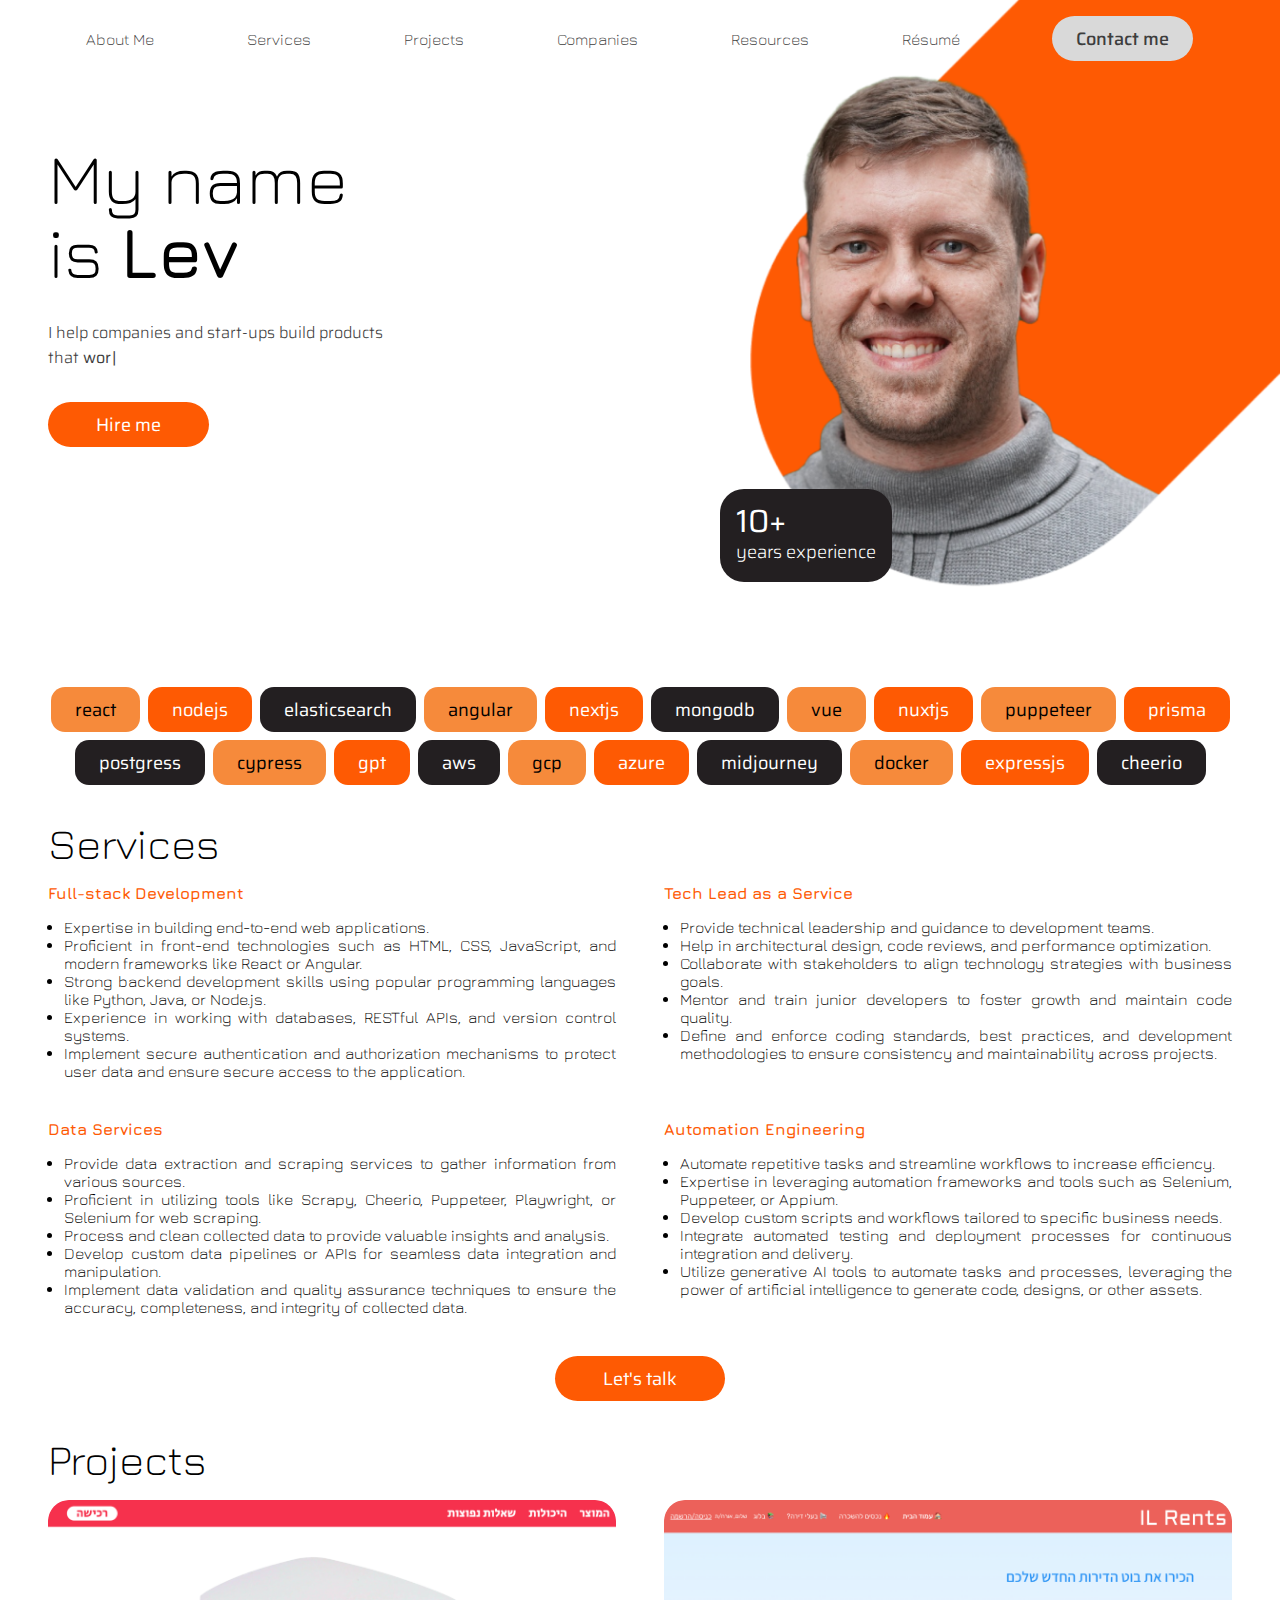
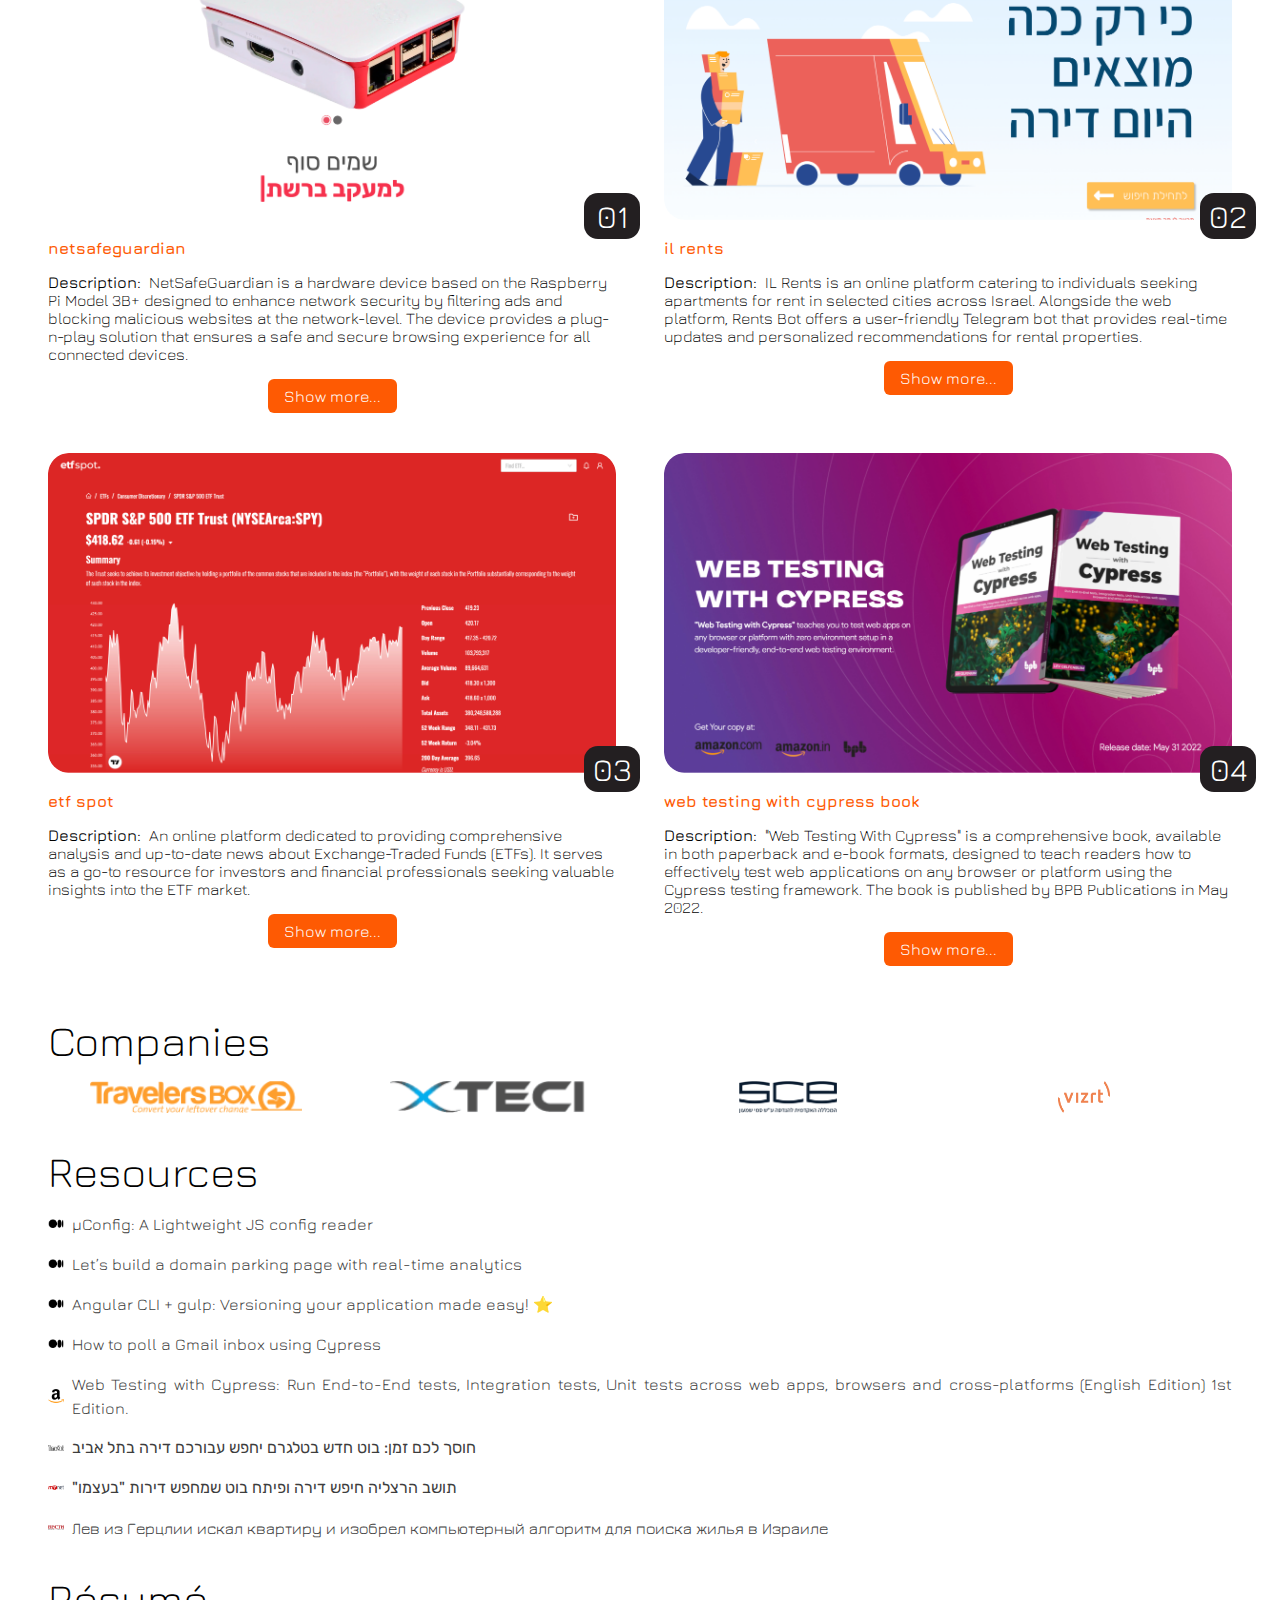
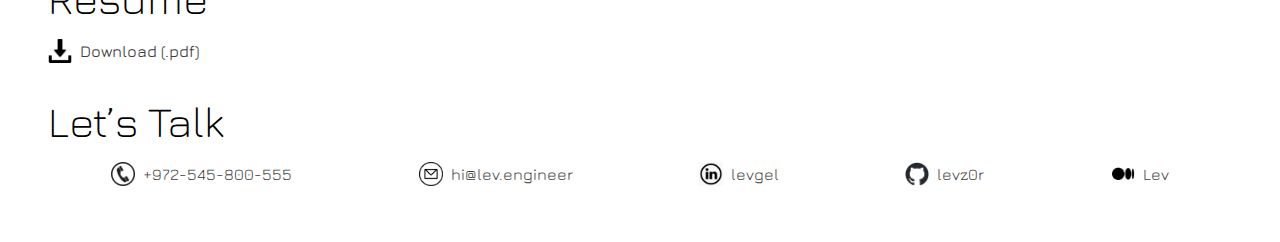
==== commit 1a03238d: "Layout." ====
--- a/index.html
+++ b/index.html
@@ -1,3 +1,3 @@
-<!DOCTYPE html><html><head><meta charSet="utf-8"/><link data-next-font="" rel="preconnect" href="/" crossorigin="anonymous"/><link rel="preload" as="style" href="/_next/static/css/6c0b2e751a7047ba.css"/><link rel="preload" as="style" href="/_next/static/css/4df78f2cd73d6b26.css"/><link rel="preload" as="script" href="/_next/static/chunks/webpack-d70bf58d319c6213.js"/><link rel="preload" as="script" href="/_next/static/chunks/main-76f1ed1cc19d79ee.js"/><link rel="preload" as="script" href="/_next/static/chunks/pages/_app-2bb25b84ee2c8907.js"/><link rel="preload" as="script" href="/_next/static/chunks/460-bfec7c32adcc7360.js"/><link rel="preload" as="script" href="/_next/static/chunks/pages/index-42e1ac357a3563b9.js"/><link rel="preload" as="script" href="/_next/static/v2JmwEWxjSfUz0S09hit0/_buildManifest.js"/><link rel="preload" as="script" href="/_next/static/v2JmwEWxjSfUz0S09hit0/_ssgManifest.js"/><link rel="preload" href="/_next/static/css/6c0b2e751a7047ba.css" as="style"/><link rel="preload" href="/_next/static/css/4df78f2cd73d6b26.css" as="style"/><meta name="viewport" content="minimum-scale=1, initial-scale=1, width=device-width"/><link rel="icon" type="image/png" sizes="192x192" href="icons/android-chrome-192x192.png"/><link rel="icon" type="image/png" sizes="512x512" href="icons/android-chrome-512x512.png"/><link rel="apple-touch-icon" href="icons/apple-touch-icon.png"/><link rel="icon" type="image/png" sizes="16x16" href="icons/favicon-16x16.png"/><link rel="icon" type="image/png" sizes="32x32" href="icons/favicon-32x32.png"/><link rel="icon" href="icons/favicon.ico" type="image/x-icon"/><title>Lev Gelfenbuim&#x27;s Portfolio</title><meta name="robots" content="index,follow"/><meta name="description" content="I help companies and start-ups build products that work."/><meta name="twitter:card" content="summary_large_image"/><meta name="twitter:site" content="@site"/><meta name="twitter:creator" content="@levz0r"/><meta property="og:title" content="Lev Gelfenbuim&#x27;s Portfolio"/><meta property="og:description" content="I help companies and start-ups build products that work."/><meta property="og:url" content="https://lev.engineer"/><meta property="og:type" content="website"/><meta property="og:image" content="https://lev.engineer/lev.png"/><meta property="og:image:alt" content="Lev Gelfenbuim&#x27;s photo with orange stripe behind"/><meta property="og:image:type" content="image/png"/><meta property="og:image:width" content="1346"/><meta property="og:image:height" content="1241"/><meta property="og:locale" content="en_IE"/><meta property="og:site_name" content="Lev Gelfenbuim&#x27;s Portfolio"/><link rel="canonical" href="https://lev.engineer"/><meta name="next-head-count" content="26"/><link rel="stylesheet" href="/_next/static/css/6c0b2e751a7047ba.css" data-n-g=""/><link rel="stylesheet" href="/_next/static/css/4df78f2cd73d6b26.css" data-n-p=""/><noscript data-n-css=""></noscript><script defer="" nomodule="" src="/_next/static/chunks/polyfills-c67a75d1b6f99dc8.js"></script><script src="/_next/static/chunks/webpack-d70bf58d319c6213.js" defer=""></script><script src="/_next/static/chunks/main-76f1ed1cc19d79ee.js" defer=""></script><script src="/_next/static/chunks/pages/_app-2bb25b84ee2c8907.js" defer=""></script><script src="/_next/static/chunks/460-bfec7c32adcc7360.js" defer=""></script><script src="/_next/static/chunks/pages/index-42e1ac357a3563b9.js" defer=""></script><script src="/_next/static/v2JmwEWxjSfUz0S09hit0/_buildManifest.js" defer=""></script><script src="/_next/static/v2JmwEWxjSfUz0S09hit0/_ssgManifest.js" defer=""></script></head><body><div id="__next"><script type="application/ld+json">{"@context":"https://schema.org","@type":"CollectionPage","name":"Projects","hasPart":[{"name":"NetsafeGuardian","description":"A hardware device based on the Raspberry Pi Model 3B+ designed to enhance network security by filtering ads and blocking malicious websites at the network-level. The device provides a plug-n-play solution that ensures a safe and secure browsing experience for all connected devices.","url":"https://netsafeguard.co","author":"Lev Gelfenbuim","image":"netsafeguardian.png","keywords":"security, network, ads, blocking","@type":"CreativeWork"},{"name":"IL Rents","description":"An online platform catering to individuals seeking apartments for rent in selected cities across Israel. Alongside the web platform, Rents Bot offers a user-friendly Telegram bot that provides real-time updates and personalized recommendations for rental properties.","url":"https://www.rents.bot","author":"Lev Gelfenbuim","datePublished":"2021-01-01","image":"ilrents.png","keywords":"apartments, rent, Israel, AI, bot","@type":"CreativeWork"},{"name":"ETF Spot","description":"An online platform for ETF analysis and news.","url":"https://etfspot.io","datePublished":"2023-01-01","image":"etfspot.png","keywords":"ETF, analysis, news","@type":"CreativeWork"},{"name":"Web Testing With Cypress","description":"A comprehensive book, designed to teach readers how to effectively test web applications.","url":"https://webtestingwithcypress.com","datePublished":"2022-05-31","image":"webtestingwithcypress.png","keywords":"testing, web, cypress, book","@type":"CreativeWork"}]}</script><script type="application/ld+json">{"@context":"https://schema.org","@type":"Person","name":"Lev Gelfenbuim","url":"https://lev.engineer","sameAs":["https://www.facebook.com/levz0r","http://instagram.com/levz0r","https://www.linkedin.com/in/levgel/","https://medium.com/@levz0r","https://github.com/levz0r","https://twitter.com/levz0r"]}</script><div class="bg-white text-left text-black font-jura px-12"><div class="relative z-10 mt-4 hidden md:visible md:flex w-full rounded-11xl flex-row lg:flex justify-around items-center gap-4 text-gray-800"><div class="css-0" style="animation-delay:0ms"><a class="font-light no-underline text-darkslategray opacity-100 hover:text-orange-2 transition-colors" href="/#about">About Me</a></div><div class="css-0" style="animation-delay:50ms"><a class="font-light no-underline text-darkslategray opacity-100 hover:text-orange-2 transition-colors" href="/#services">Services</a></div><div class="css-0" style="animation-delay:100ms"><a class="font-light no-underline text-darkslategray opacity-100 hover:text-orange-2 transition-colors" href="/#projects">Projects</a></div><div class="css-0" style="animation-delay:150ms"><a class="font-light no-underline text-darkslategray opacity-100 hover:text-orange-2 transition-colors" href="/#companies">Companies</a></div><div class="css-0" style="animation-delay:200ms"><a class="font-light no-underline text-darkslategray opacity-100 hover:text-orange-2 transition-colors" href="/#resources">Resources</a></div><div class="css-0" style="animation-delay:250ms"><a class="font-light no-underline text-darkslategray opacity-100 hover:text-orange-2 transition-colors" href="/#resume">Résumé</a></div><div class="css-0" style="animation-delay:300ms"><a class="rounded-11xl bg-gainsboro flex flex-col py-2 px-6 box-border items-center justify-end cursor-pointer text-[1.13rem] text-darkslategray font-saira relative font-medium no-underline" href="/#contact"><div class="">Contact me</div></a></div></div><div class="visible md:hidden"><div class="relative z-10 mt-4 border-orange-1 rounded-xl border-solid border-2 w-8 h-8 flex justify-center items-center text-orange-1 cursor-pointer"><span class="text-24xl pb-1">&equiv;</span></div></div><div class="flex flex-col gap-4 justify-end items-center"><div class="flex items-end justify-start w-full"><div class="flex flex-col gap-8 items-start md:w-1/2"><div class="css-0" style="animation-delay:0ms"><div id="about" class="text-24xl md:text-53xl lg:leading-lg font-light mt-6 md:mt-20">My name<br/>is <span class="font-semibold font-jura">Lev</span></div></div><div class="css-0" style="animation-delay:500ms"><div class="font-light font-saira text-darkslategray">I help companies and start-ups build products<br/>that<!-- --> <span class="font-normal inline-block"><div class="Typewriter" data-testid="typewriter-wrapper"></div></span></div></div><div class="css-0" style="animation-delay:1000ms"><a class="rounded-11xl no-underline bg-orange-1 hover:bg-orange-700 transition-colors duration-500 flex flex-col items-center justify-center text-lg text-white font-saira px-8 md:px-12 py-2" href="/#contact">Hire me</a></div></div><div class="absolute w-full top-0 right-0 flex justify-end"><div class="flex flex-col gap-8 items-start w-1/2 relative top-0 right-0 select-none"><div class="relative right-0 top-0 flex w-full items-center justify-center object-fill h-auto pointer-events-none css-0" style="animation-delay:0ms"><img class="relative right-0 top-0 w-full object-fill h-auto pointer-events-none" alt="Lev Gelfenbuim&#x27;s photo with orange stripe behind" src="lev.png"/></div><div class="relative right-0 top-0 flex w-full items-center justify-center object-fill h-auto pointer-events-none css-0" style="animation-delay:500ms"><div class="absolute left-0 bottom-0 md:bottom-10 lg:bottom-18 hidden sm:visible z-10 rounded-3xl bg-dark-grey md:flex flex-col px-4 py-4 box-border text-white font-saira"><div class="text-13xl leading-none">10+</div><div class="text-lg font-light">years experience</div></div></div></div></div></div><div class="md:mt-56 mt-8 mb-8 flex flex-wrap justify-evenly md:justify-center gap-2 font-saira"><div class="css-0" style="animation-delay:0ms"><div class="rounded-sm bg-orange-2 flex flex-col box-border items-center justify-center text-black px-6 py-2 md:text-lg">react</div></div><div class="css-0" style="animation-delay:50ms"><div class="rounded-sm bg-orange-1 flex flex-col box-border items-center justify-center text-white px-6 py-2 md:text-lg">nodejs</div></div><div class="css-0" style="animation-delay:100ms"><div class="rounded-sm bg-dark-grey flex flex-col box-border items-center justify-center text-white px-6 py-2 md:text-lg">elasticsearch</div></div><div class="css-0" style="animation-delay:150ms"><div class="rounded-sm bg-orange-2 flex flex-col box-border items-center justify-center text-black px-6 py-2 md:text-lg">angular</div></div><div class="css-0" style="animation-delay:200ms"><div class="rounded-sm bg-orange-1 flex flex-col box-border items-center justify-center text-white px-6 py-2 md:text-lg">nextjs</div></div><div class="css-0" style="animation-delay:250ms"><div class="rounded-sm bg-dark-grey flex flex-col box-border items-center justify-center text-white px-6 py-2 md:text-lg">mongodb</div></div><div class="css-0" style="animation-delay:300ms"><div class="rounded-sm bg-orange-2 flex flex-col box-border items-center justify-center text-black px-6 py-2 md:text-lg">vue</div></div><div class="css-0" style="animation-delay:350ms"><div class="rounded-sm bg-orange-1 flex flex-col box-border items-center justify-center text-white px-6 py-2 md:text-lg">nuxtjs</div></div><div class="css-0" style="animation-delay:400ms"><div class="rounded-sm bg-orange-2 flex flex-col box-border items-center justify-center text-black px-6 py-2 md:text-lg">puppeteer</div></div><div class="css-0" style="animation-delay:450ms"><div class="rounded-sm bg-orange-1 flex flex-col box-border items-center justify-center text-white px-6 py-2 md:text-lg">prisma</div></div><div class="css-0" style="animation-delay:500ms"><div class="rounded-sm bg-dark-grey flex flex-col box-border items-center justify-center text-white px-6 py-2 md:text-lg">postgress</div></div><div class="css-0" style="animation-delay:550ms"><div class="rounded-sm bg-orange-2 flex flex-col box-border items-center justify-center text-black px-6 py-2 md:text-lg">cypress</div></div><div class="css-0" style="animation-delay:600ms"><div class="rounded-sm bg-orange-1 flex flex-col box-border items-center justify-center text-white px-6 py-2 md:text-lg">gpt</div></div><div class="css-0" style="animation-delay:650ms"><div class="rounded-sm bg-dark-grey flex flex-col box-border items-center justify-center text-white px-6 py-2 md:text-lg">aws</div></div><div class="css-0" style="animation-delay:700ms"><div class="rounded-sm bg-orange-2 flex flex-col box-border items-center justify-center text-black px-6 py-2 md:text-lg">gcp</div></div><div class="css-0" style="animation-delay:750ms"><div class="rounded-sm bg-orange-1 flex flex-col box-border items-center justify-center text-white px-6 py-2 md:text-lg">azure</div></div><div class="css-0" style="animation-delay:800ms"><div class="rounded-sm bg-dark-grey flex flex-col box-border items-center justify-center text-white px-6 py-2 md:text-lg">midjourney</div></div><div class="css-0" style="animation-delay:850ms"><div class="rounded-sm bg-orange-2 flex flex-col box-border items-center justify-center text-black px-6 py-2 md:text-lg">docker</div></div><div class="css-0" style="animation-delay:900ms"><div class="rounded-sm bg-orange-1 flex flex-col box-border items-center justify-center text-white px-6 py-2 md:text-lg">expressjs</div></div><div class="css-0" style="animation-delay:950ms"><div class="rounded-sm bg-dark-grey flex flex-col box-border items-center justify-center text-white px-6 py-2 md:text-lg">cheerio</div></div></div></div><div class="css-0" style="animation-delay:1000ms"><div id="services" class="text-24xl font-light mb-4">Services</div></div><div class="css-0" style="animation-delay:1500ms"><div class="sm:grid grid-rows-2 grid-cols-2 gap-x-12 md:gap-y-6 items-start justify-center"><div class="flex-1 flex flex-col items-start justify-start"><b class="text-orange-1">Full-stack Development</b><div class="font-light font-inherit text-black text-justify"><ul class="pl-4"><li class="">Expertise in building end-to-end web applications.</li><li class="">Proficient in front-end technologies such as HTML, CSS, JavaScript, and modern frameworks like React or Angular.</li><li class="">Strong backend development skills using popular programming languages like Python, Java, or Node.js.</li><li>Experience in working with databases, RESTful APIs, and version control systems.</li><li>Implement secure authentication and authorization mechanisms to protect user data and ensure secure access to the application.</li></ul></div></div><div class="flex-1 flex flex-col items-start justify-start"><b class="text-orange-1">Tech Lead as a Service</b><div class="font-light font-inherit text-black text-justify inline-block"><ul class="pl-4"><li class="">Provide technical leadership and guidance to development teams.</li><li class="">Help in architectural design, code reviews, and performance optimization.</li><li class="">Collaborate with stakeholders to align technology strategies with business goals.</li><li>Mentor and train junior developers to foster growth and maintain code quality.</li><li>Define and enforce coding standards, best practices, and development methodologies to ensure consistency and maintainability across projects.</li></ul></div></div><div class="flex-1 flex flex-col items-start justify-start"><b class="text-orange-1">Data Services</b><div class="font-light font-inherit text-black text-justify"><ul class="pl-4"><li class="">Provide data extraction and scraping services to gather information from various sources.</li><li class="">Proficient in utilizing tools like Scrapy, Cheerio, Puppeteer, Playwright, or Selenium for web scraping.</li><li class="">Process and clean collected data to provide valuable insights and analysis.</li><li>Develop custom data pipelines or APIs for seamless data integration and manipulation.</li><li>Implement data validation and quality assurance techniques to ensure the accuracy, completeness, and integrity of collected data.</li></ul></div></div><div class="flex-1 flex flex-col items-start justify-start"><b class="text-orange-1">Automation Engineering</b><div class="font-light font-inherit text-black text-justify"><ul class="pl-4"><li class="">Automate repetitive tasks and streamline workflows to increase efficiency.</li><li class="">Expertise in leveraging automation frameworks and tools such as Selenium, Puppeteer, or Appium.</li><li class="">Develop custom scripts and workflows tailored to specific business needs.</li><li>Integrate automated testing and deployment processes for continuous integration and delivery.</li><li>Utilize generative AI tools to automate tasks and processes, leveraging the power of artificial intelligence to generate code, designs, or other assets.</li></ul></div></div><a class="col-span-2 justify-self-center rounded-11xl no-underline bg-orange-1 hover:bg-orange-700 transition-colors duration-500 flex flex-col items-center justify-center text-[1.13rem] text-white font-saira px-12 py-2" href="/#contact">Let&#x27;s talk</a></div></div><div class="css-0" style="animation-delay:1000ms"><div id="projects" class="text-24xl font-light mt-8 mb-4">Projects</div></div><div class="css-0" style="animation-delay:1500ms"><div class="grid md:grid-cols-2 items-start justify-evenly gap-x-12 gap-y-6"><div class="flex flex-col items-start justify-start gap-4"><div class="relative"><img class="rounded-2xl w-full h-auto object-fill" alt="A screenshot of NetSafeGuardian homepage" src="projects/netsafeguardian.png"/><div class="absolute bottom-[-1.0rem] right-[-1.5rem] rounded-sm bg-dark-grey flex flex-col items-center justify-center text-white px-3 py-1 w-8"><div class="text-13xl">0<!-- -->1</div></div></div><b id="0" class="text-orange-1 text-left">netsafeguardian</b><div class=""><span class="font-medium mr-2">Description:</span><span class="font-light">NetSafeGuardian is a hardware device based on the Raspberry Pi Model 3B+ designed to enhance network security by filtering ads and blocking malicious websites at the network-level. The device provides a plug-n-play solution that ensures a safe and secure browsing experience for all connected devices.</span></div><div class="self-center rounded-md bg-orange-1 hover:bg-orange-700 transition-colors duration-500 text-white px-4 py-2 cursor-pointer">Show more...</div><div class="max-h-auto"><div class="transition-transform origin-top duration-500 scale-y-0 max-h-0 flex flex-col"><div class=""><span class="font-medium mr-2">Role:</span><span class="font-light">As a one-man-show, I took on the responsibility of conceptualizing, designing, and developing the NetSafeGuardian project. I handled all aspects of the project, including hardware setup, software configuration, website development, and remote management.</span></div><div class=""><span class="font-medium mr-2">Challenges:</span><span class="font-light">During the development process, I encountered several challenges that needed effective solutions to ensure the success of the project:</span><ul class=""><li><span class="font-medium mr-2">Plug-n-Play Functionality<!-- -->:</span><span class="font-light">Creating a device that could be easily connected to the network without complex setup procedures was essential to provide a user-friendly experience.</span></li><li><span class="font-medium mr-2">Stability and Uptime<!-- -->:</span><span class="font-light">Ensuring the device remained stable and had 100% uptime, even after internet or power outages, was crucial to provide uninterrupted protection and reliable performance.</span></li><li><span class="font-medium mr-2">Always Up-to-Date<!-- -->:</span><span class="font-light">Keeping the device&#x27;s software and security filters always up-to-date with the latest threat intelligence was a critical challenge to maintain optimal security levels.</span></li><li><span class="font-medium mr-2">Telemetric and Remote Support<!-- -->:</span><span class="font-light">Establishing telemetric capabilities and remote management features were necessary to monitor device performance, provide remote assistance, and ensure seamless operation.</span></li></ul></div><div class=""><span class="font-medium mr-2">Solutions:</span><span class="font-light">To overcome these challenges and deliver a robust solution, I implemented the following solutions:</span><ul class=""><li><span class="font-medium mr-2">Website Development with Next.js + Static Site Generation (SSG)<!-- -->:</span><span class="font-light">Utilizing Next.js with Static Site Generation allowed me to create a website that provided clear information about NetSafeGuardian, its features, and benefits. It also facilitated seamless updates and easy content management.</span></li><li><span class="font-medium mr-2">Device Configuration<!-- -->:</span><span class="font-light">The NetSafeGuardian device was built using the Raspberry Pi Model 3B+ and ran Ubuntu Server 22.10. This configuration provided a stable and reliable foundation for the device&#x27;s operation.</span></li><li><span class="font-medium mr-2">Monitoring and Telemetric<!-- -->:</span><span class="font-light">I incorporated Netdata, a powerful monitoring tool, to track device performance, network activity, and telemetric data. This allowed me to identify any issues promptly and ensure optimal hardware utilization.</span></li><li><span class="font-medium mr-2">Remote Management with Saltstack<!-- -->:</span><span class="font-light">By utilizing Saltstack, a remote management and configuration tool, I enabled remote support and management of NetSafeGuardian devices. This allowed me to apply software updates, modify configurations, and provide remote assistance efficiently.</span></li><li><span class="font-medium mr-2">Blocking Malicious Websites and Ads<!-- -->:</span><span class="font-light">I leveraged AdGuard Home, a popular DNS-based ad-blocking and filtering software, to block malicious websites and filter out unwanted ads at the network-level, ensuring a safe and pleasant browsing experience.</span></li></ul></div><div class=""><span class="font-medium mr-2">Results:</span><span class="font-light">The implementation of these solutions yielded significant results for NetSafeGuardian:</span><ul class=""><li><span class="font-medium mr-2">100% Uptime and Self-Recovery<!-- -->:</span><span class="font-light">NetSafeGuardian devices achieved 100% uptime, thanks to their stable hardware setup and automatic recovery mechanisms that restored functionality after internet or power outages.</span></li><li><span class="font-medium mr-2">Optimal Hardware Utilization<!-- -->:</span><span class="font-light">By monitoring device performance using Netdata, I ensured that the NetSafeGuardian device utilized hardware resources efficiently, resulting in optimal performance and responsiveness.</span></li><li><span class="font-medium mr-2">Fully Configurable Remotely<!-- -->:</span><span class="font-light">The remote management capabilities enabled by Saltstack allowed for easy and efficient configuration of NetSafeGuardian devices, even when located in different geographical locations.</span></li></ul></div><div class="self-center rounded-md bg-orange-1 hover:bg-orange-700 transition-colors duration-500 text-white px-4 py-2 cursor-pointer">Show less...</div></div></div></div><div class="flex flex-col items-start justify-start gap-4"><div class="relative"><img class="rounded-2xl w-full h-auto object-fill" alt="A screenshot of www.rents.bot homepage." src="projects/ilrents.png"/><div class="absolute bottom-[-1.0rem] right-[-1.5rem] rounded-sm bg-dark-grey flex flex-col items-center justify-center text-white px-3 py-1 w-8"><div class="text-13xl">0<!-- -->2</div></div></div><b id="1" class="text-orange-1 text-left">il rents</b><div class=""><span class="font-medium mr-2">Description:</span><span class="font-light">IL Rents is an online platform catering to individuals seeking apartments for rent in selected cities across Israel. Alongside the web platform, Rents Bot offers a user-friendly Telegram bot that provides real-time updates and personalized recommendations for rental properties.</span></div><div class="self-center rounded-md bg-orange-1 hover:bg-orange-700 transition-colors duration-500 text-white px-4 py-2 cursor-pointer">Show more...</div><div class="max-h-auto"><div class="transition-transform origin-top duration-500 scale-y-0 max-h-0 flex flex-col"><div class=""><span class="font-medium mr-2">Role:</span><span class="font-light">As a one-man-show, I took on the responsibility of designing, developing, and managing the entire Rents Bot project. From frontend and backend development to data aggregation and integration with the Telegram bot, I handled all aspects of the platform&#x27;s creation.</span></div><div class=""><span class="font-medium mr-2">Challenges:</span><span class="font-light">Throughout the development process, I faced several notable challenges that demanded effective solutions to ensure the success of the project:</span><ul class=""><li><span class="font-medium mr-2">SEO Optimization<!-- -->:</span><span class="font-light">Establishing strong search engine visibility was vital for attracting organic traffic and positioning Rents Bot as a go-to platform for apartment rentals.</span></li><li><span class="font-medium mr-2">Responsiveness<!-- -->:</span><span class="font-light">Creating a highly responsive platform that delivers an exceptional user experience across various devices and screen sizes was crucial to meet users&#x27; diverse needs.</span></li><li><span class="font-medium mr-2">Fast and Real-Time Updates<!-- -->:</span><span class="font-light">Providing real-time property updates and maintaining fast load times were essential for delivering timely information to users.</span></li><li><span class="font-medium mr-2">Data Aggregation and Integration<!-- -->:</span><span class="font-light">Aggregating data from various Israeli online apartment boards and integrating it seamlessly into the platform posed a unique data management challenge.</span></li><li><span class="font-medium mr-2">Blog Implementation<!-- -->:</span><span class="font-light">Creating a blog section using Markdown and Gray-Matter, a frontmatter parser, allowed for easy content management and efficient organization of blog posts.</span></li></ul></div><div class=""><span class="font-medium mr-2">Solutions:</span><span class="font-light">To address these challenges and ensure optimal performance, I implemented the following solutions:</span><ul class=""><li><span class="font-medium mr-2">Nuxt.js + Server-Side Rendering (SSR)<!-- -->:</span><span class="font-light">Leveraging Nuxt.js, a powerful Vue.js framework, combined with Server-Side Rendering, ensured fast initial page loads and improved SEO performance by enabling effective indexing by search engines.</span></li><li><span class="font-medium mr-2">Data from All Israeli Online Apartment Boards<!-- -->:</span><span class="font-light">Integrating data from various online apartment boards in Israel enabled comprehensive property listings and real-time updates for users, enhancing the platform&#x27;s value.</span></li><li><span class="font-medium mr-2">Telegram Bot Integration<!-- -->:</span><span class="font-light">The development of a Telegram bot complemented the web platform, providing users with personalized property recommendations, instant notifications, and a seamless user experience within the Telegram messaging app.</span></li></ul></div><div class=""><span class="font-medium mr-2">Results:</span><span class="font-light">The implementation of these solutions yielded remarkable outcomes for IL Rents:</span><ul class=""><li><span class="font-medium mr-2">Modern Technology Stack<!-- -->:</span><span class="font-light">Adopting Nuxt.js, SSR, and real-time data integration solidified Rents Bot as a cutting-edge platform, offering users an immersive and dynamic experience.</span></li><li><span class="font-medium mr-2">Great SEO Results and Media Coverage<!-- -->:</span><span class="font-light">Rents Bot achieved exceptional SEO results, securing top positions in Google search results for various apartment rental queries. This, coupled with media coverage, bolstered the platform&#x27;s visibility and attracted a significant influx of organic traffic.</span></li><li><span class="font-medium mr-2">Fast Load Times, Lazy Loading, and Responsive Design<!-- -->:</span><span class="font-light">The incorporation of optimized performance techniques, including fast load times, lazy loading, and a responsive design, ensured users experienced a smooth and efficient browsing experience.</span></li><li><span class="font-medium mr-2">Active Telegram Users<!-- -->:</span><span class="font-light">The integration of the Telegram bot garnered an active user base, fostering engagement and facilitating personalized property recommendations and real-time notifications.</span></li></ul></div><div class="self-center rounded-md bg-orange-1 hover:bg-orange-700 transition-colors duration-500 text-white px-4 py-2 cursor-pointer">Show less...</div></div></div></div><div class="flex flex-col items-start justify-start gap-4"><div class="relative"><img class="rounded-2xl w-full h-auto object-fill" alt="A screenshot of one of the screens from www.etfspot.io" src="projects/etfspot.png"/><div class="absolute bottom-[-1.0rem] right-[-1.5rem] rounded-sm bg-dark-grey flex flex-col items-center justify-center text-white px-3 py-1 w-8"><div class="text-13xl">0<!-- -->3</div></div></div><b id="2" class="text-orange-1 text-left">etf spot</b><div class=""><span class="font-medium mr-2">Description:</span><span class="font-light">An online platform dedicated to providing comprehensive analysis and up-to-date news about Exchange-Traded Funds (ETFs). It serves as a go-to resource for investors and financial professionals seeking valuable insights into the ETF market.</span></div><div class="self-center rounded-md bg-orange-1 hover:bg-orange-700 transition-colors duration-500 text-white px-4 py-2 cursor-pointer">Show more...</div><div class="max-h-auto"><div class="transition-transform origin-top duration-500 scale-y-0 max-h-0 flex flex-col"><div class=""><span class="font-medium mr-2">Role:</span><span class="font-light">As a one-man-show, I conceptualized, designed, and developed the entire ETF Spot platform from start to finish. My responsibilities encompassed the full project lifecycle, including frontend and backend development, database management, design implementation, and deployment.</span></div><div class=""><span class="font-medium mr-2">Challenges:</span><span class="font-light">Throughout the development process, I encountered several key challenges that required effective solutions to ensure the success of the project:</span><ul class=""><li><span class="font-medium mr-2">SEO Optimization<!-- -->:</span><span class="font-light">Ensuring high visibility in search engine results pages was crucial for attracting organic traffic and establishing ETF Spot as a trusted source in the industry.</span></li><li><span class="font-medium mr-2">Responsiveness<!-- -->:</span><span class="font-light">Providing an exceptional user experience across various devices and screen sizes was essential to accommodate the diverse needs of our users.</span></li><li><span class="font-medium mr-2">Fast and Real-Time Updates<!-- -->:</span><span class="font-light">Delivering timely information and real-time updates about ETFs while maintaining fast load times was a significant challenge.</span></li></ul></div><div class=""><span class="font-medium mr-2">Solutions:</span><span class="font-light">To overcome these challenges and deliver a top-notch user experience, I employed the following solutions:</span><ul class=""><li><span class="font-medium mr-2">Next.js + Server-Side Rendering (SSR)<!-- -->:</span><span class="font-light">I leveraged Next.js, a powerful React framework, combined with Server-Side Rendering. This approach enabled fast initial page loads and improved SEO performance by ensuring search engines can index the website effectively.</span></li><li><span class="font-medium mr-2">Data from Yahoo Finance, TradingView, and NewsAPI<!-- -->:</span><span class="font-light">I integrated data feeds from reputable sources, such as Yahoo Finance, TradingView, and NewsAPI, to provide comprehensive and real-time information about ETFs and industry news.</span></li><li><span class="font-medium mr-2">GPT<!-- -->:</span><span class="font-light">Basic legal aspects covered by GPT-3.0.</span></li></ul></div><div class=""><span class="font-medium mr-2">Results:</span><span class="font-light">The implementation of these solutions resulted in significant outcomes for ETF Spot:</span><ul class=""><li><span class="font-medium mr-2">Modern Technology Stack<!-- -->:</span><span class="font-light">The utilization of Next.js, SSR, and real-time data integration positioned ETF Spot as a cutting-edge platform, offering users a seamless and dynamic experience.</span></li><li><span class="font-medium mr-2">Great SEO Results<!-- -->:</span><span class="font-light">The SEO optimization efforts paid off, resulting in high organic search rankings and increased visibility for ETF Spot in search engine results pages. This led to a steady flow of organic traffic and an expanding user base.</span></li><li><span class="font-medium mr-2">Fast Load Times and Lazy Loading<!-- -->:</span><span class="font-light">With Next.js and SSR, ETF Spot achieved impressive load times, ensuring a smooth and responsive user experience. Lazy loading techniques further enhanced performance by loading content as users scrolled, reducing initial load times.</span></li></ul></div><div class="self-center rounded-md bg-orange-1 hover:bg-orange-700 transition-colors duration-500 text-white px-4 py-2 cursor-pointer">Show less...</div></div></div></div><div class="flex flex-col items-start justify-start gap-4"><div class="relative"><img class="rounded-2xl w-full h-auto object-fill" alt="A screeshot of www.webtestingwithcypress.com homepage" src="projects/webtestingwithcypress.png"/><div class="absolute bottom-[-1.0rem] right-[-1.5rem] rounded-sm bg-dark-grey flex flex-col items-center justify-center text-white px-3 py-1 w-8"><div class="text-13xl">0<!-- -->4</div></div></div><b id="3" class="text-orange-1 text-left">web testing with cypress book</b><div class=""><span class="font-medium mr-2">Description:</span><span class="font-light">&quot;Web Testing With Cypress&quot; is a comprehensive book, available in both paperback and e-book formats, designed to teach readers how to effectively test web applications on any browser or platform using the Cypress testing framework. The book is published by BPB Publications in May 2022.</span></div><div class="self-center rounded-md bg-orange-1 hover:bg-orange-700 transition-colors duration-500 text-white px-4 py-2 cursor-pointer">Show more...</div><div class="max-h-auto"><div class="transition-transform origin-top duration-500 scale-y-0 max-h-0 flex flex-col"><div class=""><span class="font-medium mr-2">Key Features:</span><ul class=""><li><span class="font-light">Gain insights into visual testing, Cypress Studio, GitHub Actions, and the Cypress Dashboard, enabling developers to create a robust end-to-end web testing environment.</span></li><li><span class="font-light">Utilize Docker images, CI/CD pipelines, and the headless Cypress test runner through practical illustrations and step-by-step instructions.</span></li><li><span class="font-light">Discover the benefits and techniques of using Cucumber for cross-browser and cross-platform testing, providing real-world examples and solutions.</span></li></ul></div><div class=""><span class="font-medium mr-2">Chapters:</span><ul class=""><li><span class="font-light">Introduction to Cypress</span></li><li><span class="font-light">Cypress vs. Selenium WebDriver</span></li><li><span class="font-light">Write Your First Tests</span></li><li><span class="font-light">Advanced Testing Techniques</span></li><li><span class="font-light">Introducing CI/CD</span></li><li><span class="font-light">Introduction to Cypress Dashboard</span></li><li><span class="font-light">Integration of CI/CD into Existing Projects</span></li><li><span class="font-light">Working with Tests as a Team</span></li><li><span class="font-light">Cypress Driven Development (CDD) Approach</span></li><li><span class="font-light">Tests for Product Managers using Cucumber</span></li></ul></div><div class=""><span class="font-medium mr-2">Role:</span><span class="font-light">As the author of &quot;Web Testing With Cypress,&quot; I undertook the responsibility of researching, conceptualizing, and writing the content of the book. Drawing from my expertise and experience in web testing and Cypress, I aimed to create a resource that is informative, practical, and appealing to readers.</span></div><div class=""><span class="font-medium mr-2">Challenges:</span><span class="font-light">The primary challenges I encountered during the creation of this book were to make it engaging and captivating for readers while providing them with real-world use-cases and a wide range of examples. I aimed to strike a balance between technical depth and accessibility to ensure readers of varying skill levels could benefit from the material.</span><ul class=""></ul></div><div class=""><span class="font-medium mr-2">Solutions:</span><span class="font-light">To address these challenges, I dedicated six months to intensive research and writing. This allowed me to gather a comprehensive understanding of web testing with Cypress and ensured that the content provided valuable insights, practical examples, and relatable use-cases. By focusing on clarity and practicality, I aimed to make the book an enjoyable and valuable resource for readers.</span><ul class=""></ul></div><div class=""><span class="font-medium mr-2">Results:</span><span class="font-light">&quot;Web Testing With Cypress&quot; has achieved considerable success since its publication, with thousands of copies sold worldwide. The book has gained popularity not only among individual readers but also within educational institutions. It has been made available on prominent platforms such as Amazon, eBay, Walmart, and other online retailers, reaching a wide audience.
+<!DOCTYPE html><html><head><meta charSet="utf-8"/><link data-next-font="" rel="preconnect" href="/" crossorigin="anonymous"/><link rel="preload" as="style" href="/_next/static/css/df9558075c606fc6.css"/><link rel="preload" as="style" href="/_next/static/css/4df78f2cd73d6b26.css"/><link rel="preload" as="script" href="/_next/static/chunks/webpack-35ae831725daac96.js"/><link rel="preload" as="script" href="/_next/static/chunks/main-76f1ed1cc19d79ee.js"/><link rel="preload" as="script" href="/_next/static/chunks/pages/_app-19150d768299c1bb.js"/><link rel="preload" as="script" href="/_next/static/chunks/460-bfec7c32adcc7360.js"/><link rel="preload" as="script" href="/_next/static/chunks/pages/index-1b8756c431060190.js"/><link rel="preload" as="script" href="/_next/static/lJcUN7sN-ok0FcJ9MpN5a/_buildManifest.js"/><link rel="preload" as="script" href="/_next/static/lJcUN7sN-ok0FcJ9MpN5a/_ssgManifest.js"/><link rel="preload" href="/_next/static/css/df9558075c606fc6.css" as="style"/><link rel="preload" href="/_next/static/css/4df78f2cd73d6b26.css" as="style"/><meta name="viewport" content="minimum-scale=1, initial-scale=1, width=device-width"/><link rel="icon" type="image/png" sizes="192x192" href="icons/android-chrome-192x192.png"/><link rel="icon" type="image/png" sizes="512x512" href="icons/android-chrome-512x512.png"/><link rel="apple-touch-icon" href="icons/apple-touch-icon.png"/><link rel="icon" type="image/png" sizes="16x16" href="icons/favicon-16x16.png"/><link rel="icon" type="image/png" sizes="32x32" href="icons/favicon-32x32.png"/><link rel="icon" href="icons/favicon.ico" type="image/x-icon"/><title>Lev Gelfenbuim&#x27;s Portfolio</title><meta name="robots" content="index,follow"/><meta name="description" content="I help companies and start-ups build products that work."/><meta name="twitter:card" content="summary_large_image"/><meta name="twitter:site" content="@site"/><meta name="twitter:creator" content="@levz0r"/><meta property="og:title" content="Lev Gelfenbuim&#x27;s Portfolio"/><meta property="og:description" content="I help companies and start-ups build products that work."/><meta property="og:url" content="https://lev.engineer"/><meta property="og:type" content="website"/><meta property="og:image" content="https://lev.engineer/lev.png"/><meta property="og:image:alt" content="Lev Gelfenbuim&#x27;s photo with orange stripe behind"/><meta property="og:image:type" content="image/png"/><meta property="og:image:width" content="1346"/><meta property="og:image:height" content="1241"/><meta property="og:locale" content="en_IE"/><meta property="og:site_name" content="Lev Gelfenbuim&#x27;s Portfolio"/><link rel="canonical" href="https://lev.engineer"/><meta name="next-head-count" content="26"/><link rel="stylesheet" href="/_next/static/css/df9558075c606fc6.css" data-n-g=""/><link rel="stylesheet" href="/_next/static/css/4df78f2cd73d6b26.css" data-n-p=""/><noscript data-n-css=""></noscript><script defer="" nomodule="" src="/_next/static/chunks/polyfills-c67a75d1b6f99dc8.js"></script><script src="/_next/static/chunks/webpack-35ae831725daac96.js" defer=""></script><script src="/_next/static/chunks/main-76f1ed1cc19d79ee.js" defer=""></script><script src="/_next/static/chunks/pages/_app-19150d768299c1bb.js" defer=""></script><script src="/_next/static/chunks/460-bfec7c32adcc7360.js" defer=""></script><script src="/_next/static/chunks/pages/index-1b8756c431060190.js" defer=""></script><script src="/_next/static/lJcUN7sN-ok0FcJ9MpN5a/_buildManifest.js" defer=""></script><script src="/_next/static/lJcUN7sN-ok0FcJ9MpN5a/_ssgManifest.js" defer=""></script></head><body><div id="__next"><script type="application/ld+json">{"@context":"https://schema.org","@type":"CollectionPage","name":"Projects","hasPart":[{"name":"NetsafeGuardian","description":"A hardware device based on the Raspberry Pi Model 3B+ designed to enhance network security by filtering ads and blocking malicious websites at the network-level. The device provides a plug-n-play solution that ensures a safe and secure browsing experience for all connected devices.","url":"https://netsafeguard.co","author":"Lev Gelfenbuim","image":"netsafeguardian.png","keywords":"security, network, ads, blocking","@type":"CreativeWork"},{"name":"IL Rents","description":"An online platform catering to individuals seeking apartments for rent in selected cities across Israel. Alongside the web platform, Rents Bot offers a user-friendly Telegram bot that provides real-time updates and personalized recommendations for rental properties.","url":"https://www.rents.bot","author":"Lev Gelfenbuim","datePublished":"2021-01-01","image":"ilrents.png","keywords":"apartments, rent, Israel, AI, bot","@type":"CreativeWork"},{"name":"ETF Spot","description":"An online platform for ETF analysis and news.","url":"https://etfspot.io","datePublished":"2023-01-01","image":"etfspot.png","keywords":"ETF, analysis, news","@type":"CreativeWork"},{"name":"Web Testing With Cypress","description":"A comprehensive book, designed to teach readers how to effectively test web applications.","url":"https://webtestingwithcypress.com","datePublished":"2022-05-31","image":"webtestingwithcypress.png","keywords":"testing, web, cypress, book","@type":"CreativeWork"}]}</script><script type="application/ld+json">{"@context":"https://schema.org","@type":"Person","name":"Lev Gelfenbuim","url":"https://lev.engineer","sameAs":["https://www.facebook.com/levz0r","http://instagram.com/levz0r","https://www.linkedin.com/in/levgel/","https://medium.com/@levz0r","https://github.com/levz0r","https://twitter.com/levz0r"]}</script><div class="bg-white text-left text-black font-jura px-12"><div class="relative z-10 mt-4 hidden md:visible md:flex w-full rounded-11xl flex-row lg:flex justify-around items-center gap-4 text-gray-800"><div class="css-0" style="animation-delay:0ms"><a class="font-light no-underline text-darkslategray opacity-100 hover:text-orange-2 transition-colors" href="/#about">About Me</a></div><div class="css-0" style="animation-delay:50ms"><a class="font-light no-underline text-darkslategray opacity-100 hover:text-orange-2 transition-colors" href="/#services">Services</a></div><div class="css-0" style="animation-delay:100ms"><a class="font-light no-underline text-darkslategray opacity-100 hover:text-orange-2 transition-colors" href="/#projects">Projects</a></div><div class="css-0" style="animation-delay:150ms"><a class="font-light no-underline text-darkslategray opacity-100 hover:text-orange-2 transition-colors" href="/#companies">Companies</a></div><div class="css-0" style="animation-delay:200ms"><a class="font-light no-underline text-darkslategray opacity-100 hover:text-orange-2 transition-colors" href="/#resources">Resources</a></div><div class="css-0" style="animation-delay:250ms"><a class="font-light no-underline text-darkslategray opacity-100 hover:text-orange-2 transition-colors" href="/#resume">Résumé</a></div><div class="css-0" style="animation-delay:300ms"><a class="rounded-11xl bg-gainsboro flex flex-col py-2 px-6 box-border items-center justify-end cursor-pointer text-[1.13rem] text-darkslategray font-saira relative font-medium no-underline" href="/#contact"><div class="">Contact me</div></a></div></div><div class="visible md:hidden"><div class="relative z-10 mt-4 border-orange-1 rounded-xl border-solid border-2 w-8 h-8 flex justify-center items-center text-orange-1 cursor-pointer"><span class="text-24xl pb-1">&equiv;</span></div></div><div class="flex flex-col gap-4 justify-end items-center"><div class="flex items-end justify-start w-full"><div class="flex flex-col gap-8 items-start md:w-1/2"><div class="css-0" style="animation-delay:0ms"><div id="about" class="text-24xl md:text-53xl lg:leading-lg font-light mt-6 md:mt-20">My name<br/>is <span class="font-semibold font-jura">Lev</span></div></div><div class="css-0" style="animation-delay:500ms"><div class="font-light font-saira text-darkslategray">I help companies and start-ups build products<br/>that<!-- --> <span class="font-normal inline-block"><div class="Typewriter" data-testid="typewriter-wrapper"></div></span></div></div><div class="css-0" style="animation-delay:1000ms"><a class="rounded-11xl no-underline bg-orange-1 hover:bg-orange-700 transition-colors duration-500 flex flex-col items-center justify-center text-lg text-white font-saira px-8 md:px-12 py-2" href="/#contact">Hire me</a></div></div><div class="absolute w-full top-0 right-0 flex justify-end"><div class="flex flex-col gap-8 items-start w-1/2 relative top-0 right-0 select-none"><div class="relative right-0 top-0 flex w-full items-center justify-center object-fill h-auto pointer-events-none css-0" style="animation-delay:0ms"><img class="relative right-0 top-0 w-full object-fill h-auto pointer-events-none" alt="Lev Gelfenbuim&#x27;s photo with orange stripe behind" src="lev.png"/></div><div class="relative right-0 top-0 flex w-full items-center justify-center object-fill h-auto pointer-events-none css-0" style="animation-delay:500ms"><div class="absolute left-0 xl:left-20 bottom-0 md:bottom-10 lg:bottom-18 hidden sm:visible z-10 rounded-3xl bg-dark-grey md:flex flex-col px-4 py-4 box-border text-white font-saira"><div class="text-13xl leading-none">10+</div><div class="text-lg font-light">years experience</div></div></div></div></div></div><div class="md:mt-56 mt-8 mb-8 flex flex-wrap justify-evenly md:justify-center gap-2 font-saira"><div class="css-0" style="animation-delay:0ms"><div class="rounded-sm bg-orange-2 flex flex-col box-border items-center justify-center text-black px-6 py-2 md:text-lg">react</div></div><div class="css-0" style="animation-delay:50ms"><div class="rounded-sm bg-orange-1 flex flex-col box-border items-center justify-center text-white px-6 py-2 md:text-lg">nodejs</div></div><div class="css-0" style="animation-delay:100ms"><div class="rounded-sm bg-dark-grey flex flex-col box-border items-center justify-center text-white px-6 py-2 md:text-lg">elasticsearch</div></div><div class="css-0" style="animation-delay:150ms"><div class="rounded-sm bg-orange-2 flex flex-col box-border items-center justify-center text-black px-6 py-2 md:text-lg">angular</div></div><div class="css-0" style="animation-delay:200ms"><div class="rounded-sm bg-orange-1 flex flex-col box-border items-center justify-center text-white px-6 py-2 md:text-lg">nextjs</div></div><div class="css-0" style="animation-delay:250ms"><div class="rounded-sm bg-dark-grey flex flex-col box-border items-center justify-center text-white px-6 py-2 md:text-lg">mongodb</div></div><div class="css-0" style="animation-delay:300ms"><div class="rounded-sm bg-orange-2 flex flex-col box-border items-center justify-center text-black px-6 py-2 md:text-lg">vue</div></div><div class="css-0" style="animation-delay:350ms"><div class="rounded-sm bg-orange-1 flex flex-col box-border items-center justify-center text-white px-6 py-2 md:text-lg">nuxtjs</div></div><div class="css-0" style="animation-delay:400ms"><div class="rounded-sm bg-orange-2 flex flex-col box-border items-center justify-center text-black px-6 py-2 md:text-lg">puppeteer</div></div><div class="css-0" style="animation-delay:450ms"><div class="rounded-sm bg-orange-1 flex flex-col box-border items-center justify-center text-white px-6 py-2 md:text-lg">prisma</div></div><div class="css-0" style="animation-delay:500ms"><div class="rounded-sm bg-dark-grey flex flex-col box-border items-center justify-center text-white px-6 py-2 md:text-lg">postgress</div></div><div class="css-0" style="animation-delay:550ms"><div class="rounded-sm bg-orange-2 flex flex-col box-border items-center justify-center text-black px-6 py-2 md:text-lg">cypress</div></div><div class="css-0" style="animation-delay:600ms"><div class="rounded-sm bg-orange-1 flex flex-col box-border items-center justify-center text-white px-6 py-2 md:text-lg">gpt</div></div><div class="css-0" style="animation-delay:650ms"><div class="rounded-sm bg-dark-grey flex flex-col box-border items-center justify-center text-white px-6 py-2 md:text-lg">aws</div></div><div class="css-0" style="animation-delay:700ms"><div class="rounded-sm bg-orange-2 flex flex-col box-border items-center justify-center text-black px-6 py-2 md:text-lg">gcp</div></div><div class="css-0" style="animation-delay:750ms"><div class="rounded-sm bg-orange-1 flex flex-col box-border items-center justify-center text-white px-6 py-2 md:text-lg">azure</div></div><div class="css-0" style="animation-delay:800ms"><div class="rounded-sm bg-dark-grey flex flex-col box-border items-center justify-center text-white px-6 py-2 md:text-lg">midjourney</div></div><div class="css-0" style="animation-delay:850ms"><div class="rounded-sm bg-orange-2 flex flex-col box-border items-center justify-center text-black px-6 py-2 md:text-lg">docker</div></div><div class="css-0" style="animation-delay:900ms"><div class="rounded-sm bg-orange-1 flex flex-col box-border items-center justify-center text-white px-6 py-2 md:text-lg">expressjs</div></div><div class="css-0" style="animation-delay:950ms"><div class="rounded-sm bg-dark-grey flex flex-col box-border items-center justify-center text-white px-6 py-2 md:text-lg">cheerio</div></div></div></div><div class="css-0" style="animation-delay:1000ms"><div id="services" class="text-24xl font-light mb-4">Services</div></div><div class="css-0" style="animation-delay:1500ms"><div class="sm:grid grid-rows-2 grid-cols-2 gap-x-12 md:gap-y-6 items-start justify-center"><div class="flex-1 flex flex-col items-start justify-start"><b class="text-orange-1">Full-stack Development</b><div class="font-light font-inherit text-black text-justify"><ul class="pl-4"><li class="">Expertise in building end-to-end web applications.</li><li class="">Proficient in front-end technologies such as HTML, CSS, JavaScript, and modern frameworks like React or Angular.</li><li class="">Strong backend development skills using popular programming languages like Python, Java, or Node.js.</li><li>Experience in working with databases, RESTful APIs, and version control systems.</li><li>Implement secure authentication and authorization mechanisms to protect user data and ensure secure access to the application.</li></ul></div></div><div class="flex-1 flex flex-col items-start justify-start"><b class="text-orange-1">Tech Lead as a Service</b><div class="font-light font-inherit text-black text-justify inline-block"><ul class="pl-4"><li class="">Provide technical leadership and guidance to development teams.</li><li class="">Help in architectural design, code reviews, and performance optimization.</li><li class="">Collaborate with stakeholders to align technology strategies with business goals.</li><li>Mentor and train junior developers to foster growth and maintain code quality.</li><li>Define and enforce coding standards, best practices, and development methodologies to ensure consistency and maintainability across projects.</li></ul></div></div><div class="flex-1 flex flex-col items-start justify-start"><b class="text-orange-1">Data Services</b><div class="font-light font-inherit text-black text-justify"><ul class="pl-4"><li class="">Provide data extraction and scraping services to gather information from various sources.</li><li class="">Proficient in utilizing tools like Scrapy, Cheerio, Puppeteer, Playwright, or Selenium for web scraping.</li><li class="">Process and clean collected data to provide valuable insights and analysis.</li><li>Develop custom data pipelines or APIs for seamless data integration and manipulation.</li><li>Implement data validation and quality assurance techniques to ensure the accuracy, completeness, and integrity of collected data.</li></ul></div></div><div class="flex-1 flex flex-col items-start justify-start"><b class="text-orange-1">Automation Engineering</b><div class="font-light font-inherit text-black text-justify"><ul class="pl-4"><li class="">Automate repetitive tasks and streamline workflows to increase efficiency.</li><li class="">Expertise in leveraging automation frameworks and tools such as Selenium, Puppeteer, or Appium.</li><li class="">Develop custom scripts and workflows tailored to specific business needs.</li><li>Integrate automated testing and deployment processes for continuous integration and delivery.</li><li>Utilize generative AI tools to automate tasks and processes, leveraging the power of artificial intelligence to generate code, designs, or other assets.</li></ul></div></div><a class="col-span-2 justify-self-center rounded-11xl no-underline bg-orange-1 hover:bg-orange-700 transition-colors duration-500 flex flex-col items-center justify-center text-[1.13rem] text-white font-saira px-12 py-2" href="/#contact">Let&#x27;s talk</a></div></div><div class="css-0" style="animation-delay:1000ms"><div id="projects" class="text-24xl font-light mt-8 mb-4">Projects</div></div><div class="css-0" style="animation-delay:1500ms"><div class="grid md:grid-cols-2 items-start justify-evenly gap-x-12 gap-y-6"><div class="flex flex-col items-start justify-start gap-4"><div class="relative"><img class="rounded-2xl w-full h-auto object-fill" alt="A screenshot of NetSafeGuardian homepage" src="projects/netsafeguardian.png"/><div class="absolute bottom-[-1.0rem] right-[-1.5rem] rounded-sm bg-dark-grey flex flex-col items-center justify-center text-white px-3 py-1 w-8"><div class="text-13xl">0<!-- -->1</div></div></div><b id="0" class="text-orange-1 text-left">netsafeguardian</b><div class=""><span class="font-medium mr-2">Description:</span><span class="font-light">NetSafeGuardian is a hardware device based on the Raspberry Pi Model 3B+ designed to enhance network security by filtering ads and blocking malicious websites at the network-level. The device provides a plug-n-play solution that ensures a safe and secure browsing experience for all connected devices.</span></div><div class="self-center rounded-md bg-orange-1 hover:bg-orange-700 transition-colors duration-500 text-white px-4 py-2 cursor-pointer">Show more...</div><div class="max-h-auto"><div class="transition-transform origin-top duration-500 scale-y-0 max-h-0 flex flex-col"><div class=""><span class="font-medium mr-2">Role:</span><span class="font-light">As a one-man-show, I took on the responsibility of conceptualizing, designing, and developing the NetSafeGuardian project. I handled all aspects of the project, including hardware setup, software configuration, website development, and remote management.</span></div><div class=""><span class="font-medium mr-2">Challenges:</span><span class="font-light">During the development process, I encountered several challenges that needed effective solutions to ensure the success of the project:</span><ul class=""><li><span class="font-medium mr-2">Plug-n-Play Functionality<!-- -->:</span><span class="font-light">Creating a device that could be easily connected to the network without complex setup procedures was essential to provide a user-friendly experience.</span></li><li><span class="font-medium mr-2">Stability and Uptime<!-- -->:</span><span class="font-light">Ensuring the device remained stable and had 100% uptime, even after internet or power outages, was crucial to provide uninterrupted protection and reliable performance.</span></li><li><span class="font-medium mr-2">Always Up-to-Date<!-- -->:</span><span class="font-light">Keeping the device&#x27;s software and security filters always up-to-date with the latest threat intelligence was a critical challenge to maintain optimal security levels.</span></li><li><span class="font-medium mr-2">Telemetric and Remote Support<!-- -->:</span><span class="font-light">Establishing telemetric capabilities and remote management features were necessary to monitor device performance, provide remote assistance, and ensure seamless operation.</span></li></ul></div><div class=""><span class="font-medium mr-2">Solutions:</span><span class="font-light">To overcome these challenges and deliver a robust solution, I implemented the following solutions:</span><ul class=""><li><span class="font-medium mr-2">Website Development with Next.js + Static Site Generation (SSG)<!-- -->:</span><span class="font-light">Utilizing Next.js with Static Site Generation allowed me to create a website that provided clear information about NetSafeGuardian, its features, and benefits. It also facilitated seamless updates and easy content management.</span></li><li><span class="font-medium mr-2">Device Configuration<!-- -->:</span><span class="font-light">The NetSafeGuardian device was built using the Raspberry Pi Model 3B+ and ran Ubuntu Server 22.10. This configuration provided a stable and reliable foundation for the device&#x27;s operation.</span></li><li><span class="font-medium mr-2">Monitoring and Telemetric<!-- -->:</span><span class="font-light">I incorporated Netdata, a powerful monitoring tool, to track device performance, network activity, and telemetric data. This allowed me to identify any issues promptly and ensure optimal hardware utilization.</span></li><li><span class="font-medium mr-2">Remote Management with Saltstack<!-- -->:</span><span class="font-light">By utilizing Saltstack, a remote management and configuration tool, I enabled remote support and management of NetSafeGuardian devices. This allowed me to apply software updates, modify configurations, and provide remote assistance efficiently.</span></li><li><span class="font-medium mr-2">Blocking Malicious Websites and Ads<!-- -->:</span><span class="font-light">I leveraged AdGuard Home, a popular DNS-based ad-blocking and filtering software, to block malicious websites and filter out unwanted ads at the network-level, ensuring a safe and pleasant browsing experience.</span></li></ul></div><div class=""><span class="font-medium mr-2">Results:</span><span class="font-light">The implementation of these solutions yielded significant results for NetSafeGuardian:</span><ul class=""><li><span class="font-medium mr-2">100% Uptime and Self-Recovery<!-- -->:</span><span class="font-light">NetSafeGuardian devices achieved 100% uptime, thanks to their stable hardware setup and automatic recovery mechanisms that restored functionality after internet or power outages.</span></li><li><span class="font-medium mr-2">Optimal Hardware Utilization<!-- -->:</span><span class="font-light">By monitoring device performance using Netdata, I ensured that the NetSafeGuardian device utilized hardware resources efficiently, resulting in optimal performance and responsiveness.</span></li><li><span class="font-medium mr-2">Fully Configurable Remotely<!-- -->:</span><span class="font-light">The remote management capabilities enabled by Saltstack allowed for easy and efficient configuration of NetSafeGuardian devices, even when located in different geographical locations.</span></li></ul></div><div class="self-center rounded-md bg-orange-1 hover:bg-orange-700 transition-colors duration-500 text-white px-4 py-2 cursor-pointer">Show less...</div></div></div></div><div class="flex flex-col items-start justify-start gap-4"><div class="relative"><img class="rounded-2xl w-full h-auto object-fill" alt="A screenshot of www.rents.bot homepage." src="projects/ilrents.png"/><div class="absolute bottom-[-1.0rem] right-[-1.5rem] rounded-sm bg-dark-grey flex flex-col items-center justify-center text-white px-3 py-1 w-8"><div class="text-13xl">0<!-- -->2</div></div></div><b id="1" class="text-orange-1 text-left">il rents</b><div class=""><span class="font-medium mr-2">Description:</span><span class="font-light">IL Rents is an online platform catering to individuals seeking apartments for rent in selected cities across Israel. Alongside the web platform, Rents Bot offers a user-friendly Telegram bot that provides real-time updates and personalized recommendations for rental properties.</span></div><div class="self-center rounded-md bg-orange-1 hover:bg-orange-700 transition-colors duration-500 text-white px-4 py-2 cursor-pointer">Show more...</div><div class="max-h-auto"><div class="transition-transform origin-top duration-500 scale-y-0 max-h-0 flex flex-col"><div class=""><span class="font-medium mr-2">Role:</span><span class="font-light">As a one-man-show, I took on the responsibility of designing, developing, and managing the entire Rents Bot project. From frontend and backend development to data aggregation and integration with the Telegram bot, I handled all aspects of the platform&#x27;s creation.</span></div><div class=""><span class="font-medium mr-2">Challenges:</span><span class="font-light">Throughout the development process, I faced several notable challenges that demanded effective solutions to ensure the success of the project:</span><ul class=""><li><span class="font-medium mr-2">SEO Optimization<!-- -->:</span><span class="font-light">Establishing strong search engine visibility was vital for attracting organic traffic and positioning Rents Bot as a go-to platform for apartment rentals.</span></li><li><span class="font-medium mr-2">Responsiveness<!-- -->:</span><span class="font-light">Creating a highly responsive platform that delivers an exceptional user experience across various devices and screen sizes was crucial to meet users&#x27; diverse needs.</span></li><li><span class="font-medium mr-2">Fast and Real-Time Updates<!-- -->:</span><span class="font-light">Providing real-time property updates and maintaining fast load times were essential for delivering timely information to users.</span></li><li><span class="font-medium mr-2">Data Aggregation and Integration<!-- -->:</span><span class="font-light">Aggregating data from various Israeli online apartment boards and integrating it seamlessly into the platform posed a unique data management challenge.</span></li><li><span class="font-medium mr-2">Blog Implementation<!-- -->:</span><span class="font-light">Creating a blog section using Markdown and Gray-Matter, a frontmatter parser, allowed for easy content management and efficient organization of blog posts.</span></li></ul></div><div class=""><span class="font-medium mr-2">Solutions:</span><span class="font-light">To address these challenges and ensure optimal performance, I implemented the following solutions:</span><ul class=""><li><span class="font-medium mr-2">Nuxt.js + Server-Side Rendering (SSR)<!-- -->:</span><span class="font-light">Leveraging Nuxt.js, a powerful Vue.js framework, combined with Server-Side Rendering, ensured fast initial page loads and improved SEO performance by enabling effective indexing by search engines.</span></li><li><span class="font-medium mr-2">Data from All Israeli Online Apartment Boards<!-- -->:</span><span class="font-light">Integrating data from various online apartment boards in Israel enabled comprehensive property listings and real-time updates for users, enhancing the platform&#x27;s value.</span></li><li><span class="font-medium mr-2">Telegram Bot Integration<!-- -->:</span><span class="font-light">The development of a Telegram bot complemented the web platform, providing users with personalized property recommendations, instant notifications, and a seamless user experience within the Telegram messaging app.</span></li></ul></div><div class=""><span class="font-medium mr-2">Results:</span><span class="font-light">The implementation of these solutions yielded remarkable outcomes for IL Rents:</span><ul class=""><li><span class="font-medium mr-2">Modern Technology Stack<!-- -->:</span><span class="font-light">Adopting Nuxt.js, SSR, and real-time data integration solidified Rents Bot as a cutting-edge platform, offering users an immersive and dynamic experience.</span></li><li><span class="font-medium mr-2">Great SEO Results and Media Coverage<!-- -->:</span><span class="font-light">Rents Bot achieved exceptional SEO results, securing top positions in Google search results for various apartment rental queries. This, coupled with media coverage, bolstered the platform&#x27;s visibility and attracted a significant influx of organic traffic.</span></li><li><span class="font-medium mr-2">Fast Load Times, Lazy Loading, and Responsive Design<!-- -->:</span><span class="font-light">The incorporation of optimized performance techniques, including fast load times, lazy loading, and a responsive design, ensured users experienced a smooth and efficient browsing experience.</span></li><li><span class="font-medium mr-2">Active Telegram Users<!-- -->:</span><span class="font-light">The integration of the Telegram bot garnered an active user base, fostering engagement and facilitating personalized property recommendations and real-time notifications.</span></li></ul></div><div class="self-center rounded-md bg-orange-1 hover:bg-orange-700 transition-colors duration-500 text-white px-4 py-2 cursor-pointer">Show less...</div></div></div></div><div class="flex flex-col items-start justify-start gap-4"><div class="relative"><img class="rounded-2xl w-full h-auto object-fill" alt="A screenshot of one of the screens from www.etfspot.io" src="projects/etfspot.png"/><div class="absolute bottom-[-1.0rem] right-[-1.5rem] rounded-sm bg-dark-grey flex flex-col items-center justify-center text-white px-3 py-1 w-8"><div class="text-13xl">0<!-- -->3</div></div></div><b id="2" class="text-orange-1 text-left">etf spot</b><div class=""><span class="font-medium mr-2">Description:</span><span class="font-light">An online platform dedicated to providing comprehensive analysis and up-to-date news about Exchange-Traded Funds (ETFs). It serves as a go-to resource for investors and financial professionals seeking valuable insights into the ETF market.</span></div><div class="self-center rounded-md bg-orange-1 hover:bg-orange-700 transition-colors duration-500 text-white px-4 py-2 cursor-pointer">Show more...</div><div class="max-h-auto"><div class="transition-transform origin-top duration-500 scale-y-0 max-h-0 flex flex-col"><div class=""><span class="font-medium mr-2">Role:</span><span class="font-light">As a one-man-show, I conceptualized, designed, and developed the entire ETF Spot platform from start to finish. My responsibilities encompassed the full project lifecycle, including frontend and backend development, database management, design implementation, and deployment.</span></div><div class=""><span class="font-medium mr-2">Challenges:</span><span class="font-light">Throughout the development process, I encountered several key challenges that required effective solutions to ensure the success of the project:</span><ul class=""><li><span class="font-medium mr-2">SEO Optimization<!-- -->:</span><span class="font-light">Ensuring high visibility in search engine results pages was crucial for attracting organic traffic and establishing ETF Spot as a trusted source in the industry.</span></li><li><span class="font-medium mr-2">Responsiveness<!-- -->:</span><span class="font-light">Providing an exceptional user experience across various devices and screen sizes was essential to accommodate the diverse needs of our users.</span></li><li><span class="font-medium mr-2">Fast and Real-Time Updates<!-- -->:</span><span class="font-light">Delivering timely information and real-time updates about ETFs while maintaining fast load times was a significant challenge.</span></li></ul></div><div class=""><span class="font-medium mr-2">Solutions:</span><span class="font-light">To overcome these challenges and deliver a top-notch user experience, I employed the following solutions:</span><ul class=""><li><span class="font-medium mr-2">Next.js + Server-Side Rendering (SSR)<!-- -->:</span><span class="font-light">I leveraged Next.js, a powerful React framework, combined with Server-Side Rendering. This approach enabled fast initial page loads and improved SEO performance by ensuring search engines can index the website effectively.</span></li><li><span class="font-medium mr-2">Data from Yahoo Finance, TradingView, and NewsAPI<!-- -->:</span><span class="font-light">I integrated data feeds from reputable sources, such as Yahoo Finance, TradingView, and NewsAPI, to provide comprehensive and real-time information about ETFs and industry news.</span></li><li><span class="font-medium mr-2">GPT<!-- -->:</span><span class="font-light">Basic legal aspects covered by GPT-3.0.</span></li></ul></div><div class=""><span class="font-medium mr-2">Results:</span><span class="font-light">The implementation of these solutions resulted in significant outcomes for ETF Spot:</span><ul class=""><li><span class="font-medium mr-2">Modern Technology Stack<!-- -->:</span><span class="font-light">The utilization of Next.js, SSR, and real-time data integration positioned ETF Spot as a cutting-edge platform, offering users a seamless and dynamic experience.</span></li><li><span class="font-medium mr-2">Great SEO Results<!-- -->:</span><span class="font-light">The SEO optimization efforts paid off, resulting in high organic search rankings and increased visibility for ETF Spot in search engine results pages. This led to a steady flow of organic traffic and an expanding user base.</span></li><li><span class="font-medium mr-2">Fast Load Times and Lazy Loading<!-- -->:</span><span class="font-light">With Next.js and SSR, ETF Spot achieved impressive load times, ensuring a smooth and responsive user experience. Lazy loading techniques further enhanced performance by loading content as users scrolled, reducing initial load times.</span></li></ul></div><div class="self-center rounded-md bg-orange-1 hover:bg-orange-700 transition-colors duration-500 text-white px-4 py-2 cursor-pointer">Show less...</div></div></div></div><div class="flex flex-col items-start justify-start gap-4"><div class="relative"><img class="rounded-2xl w-full h-auto object-fill" alt="A screeshot of www.webtestingwithcypress.com homepage" src="projects/webtestingwithcypress.png"/><div class="absolute bottom-[-1.0rem] right-[-1.5rem] rounded-sm bg-dark-grey flex flex-col items-center justify-center text-white px-3 py-1 w-8"><div class="text-13xl">0<!-- -->4</div></div></div><b id="3" class="text-orange-1 text-left">web testing with cypress book</b><div class=""><span class="font-medium mr-2">Description:</span><span class="font-light">&quot;Web Testing With Cypress&quot; is a comprehensive book, available in both paperback and e-book formats, designed to teach readers how to effectively test web applications on any browser or platform using the Cypress testing framework. The book is published by BPB Publications in May 2022.</span></div><div class="self-center rounded-md bg-orange-1 hover:bg-orange-700 transition-colors duration-500 text-white px-4 py-2 cursor-pointer">Show more...</div><div class="max-h-auto"><div class="transition-transform origin-top duration-500 scale-y-0 max-h-0 flex flex-col"><div class=""><span class="font-medium mr-2">Key Features:</span><ul class=""><li><span class="font-light">Gain insights into visual testing, Cypress Studio, GitHub Actions, and the Cypress Dashboard, enabling developers to create a robust end-to-end web testing environment.</span></li><li><span class="font-light">Utilize Docker images, CI/CD pipelines, and the headless Cypress test runner through practical illustrations and step-by-step instructions.</span></li><li><span class="font-light">Discover the benefits and techniques of using Cucumber for cross-browser and cross-platform testing, providing real-world examples and solutions.</span></li></ul></div><div class=""><span class="font-medium mr-2">Chapters:</span><ul class=""><li><span class="font-light">Introduction to Cypress</span></li><li><span class="font-light">Cypress vs. Selenium WebDriver</span></li><li><span class="font-light">Write Your First Tests</span></li><li><span class="font-light">Advanced Testing Techniques</span></li><li><span class="font-light">Introducing CI/CD</span></li><li><span class="font-light">Introduction to Cypress Dashboard</span></li><li><span class="font-light">Integration of CI/CD into Existing Projects</span></li><li><span class="font-light">Working with Tests as a Team</span></li><li><span class="font-light">Cypress Driven Development (CDD) Approach</span></li><li><span class="font-light">Tests for Product Managers using Cucumber</span></li></ul></div><div class=""><span class="font-medium mr-2">Role:</span><span class="font-light">As the author of &quot;Web Testing With Cypress,&quot; I undertook the responsibility of researching, conceptualizing, and writing the content of the book. Drawing from my expertise and experience in web testing and Cypress, I aimed to create a resource that is informative, practical, and appealing to readers.</span></div><div class=""><span class="font-medium mr-2">Challenges:</span><span class="font-light">The primary challenges I encountered during the creation of this book were to make it engaging and captivating for readers while providing them with real-world use-cases and a wide range of examples. I aimed to strike a balance between technical depth and accessibility to ensure readers of varying skill levels could benefit from the material.</span><ul class=""></ul></div><div class=""><span class="font-medium mr-2">Solutions:</span><span class="font-light">To address these challenges, I dedicated six months to intensive research and writing. This allowed me to gather a comprehensive understanding of web testing with Cypress and ensured that the content provided valuable insights, practical examples, and relatable use-cases. By focusing on clarity and practicality, I aimed to make the book an enjoyable and valuable resource for readers.</span><ul class=""></ul></div><div class=""><span class="font-medium mr-2">Results:</span><span class="font-light">&quot;Web Testing With Cypress&quot; has achieved considerable success since its publication, with thousands of copies sold worldwide. The book has gained popularity not only among individual readers but also within educational institutions. It has been made available on prominent platforms such as Amazon, eBay, Walmart, and other online retailers, reaching a wide audience.
         
-The positive reception of the book can be attributed to its ability to cater to readers&#x27; needs, providing them with actionable knowledge, clear explanations, and real-world examples. The practical insights and comprehensive coverage of web testing with Cypress have positioned &quot;Web Testing With Cypress&quot; as a trusted resource in the field.</span><ul class=""></ul></div><div class="self-center rounded-md bg-orange-1 hover:bg-orange-700 transition-colors duration-500 text-white px-4 py-2 cursor-pointer">Show less...</div></div></div></div></div></div><div class="css-0" style="animation-delay:1000ms"><div id="companies" class="text-24xl font-light mt-8 mb-4">Companies</div></div><div class="css-0" style="animation-delay:1500ms"><div class="h-8"><div class="slick-slider slick-initialized" dir="ltr"><button type="button" data-role="none" class="slick-arrow slick-prev" style="display:block"> <!-- -->Previous</button><div class="slick-list"><div class="slick-track" style="width:350%;left:-100%"><div data-index="-4" tabindex="-1" class="slick-slide slick-cloned" aria-hidden="true" style="width:7.142857142857143%"><div><img class="w-auto h-8 object-contain" alt="Tastewise logo" src="companies/tastewise.png" tabindex="-1" style="width:100%;display:inline-block"/></div></div><div data-index="-3" tabindex="-1" class="slick-slide slick-cloned" aria-hidden="true" style="width:7.142857142857143%"><div><img class="w-auto h-8 object-contain" alt="TravelersBox logo" src="companies/travelersbox.png" tabindex="-1" style="width:100%;display:inline-block"/></div></div><div data-index="-2" tabindex="-1" class="slick-slide slick-cloned" aria-hidden="true" style="width:7.142857142857143%"><div><img class="w-auto h-8 object-contain" alt="TECI logo" src="companies/teci.png" tabindex="-1" style="width:100%;display:inline-block"/></div></div><div data-index="-1" tabindex="-1" class="slick-slide slick-cloned" aria-hidden="true" style="width:7.142857142857143%"><div><img class="w-auto h-8 object-contain" alt="SCE logo" src="companies/sce.png" tabindex="-1" style="width:100%;display:inline-block"/></div></div><div data-index="0" class="slick-slide slick-active slick-current" tabindex="-1" aria-hidden="false" style="outline:none;width:7.142857142857143%"><div><img class="w-auto h-8 object-contain" alt="Vizrt logo" src="companies/vizrt.png" tabindex="-1" style="width:100%;display:inline-block"/></div></div><div data-index="1" class="slick-slide slick-active" tabindex="-1" aria-hidden="false" style="outline:none;width:7.142857142857143%"><div><img class="w-auto h-8 object-contain" alt="Tastewise logo" src="companies/tastewise.png" tabindex="-1" style="width:100%;display:inline-block"/></div></div><div data-index="2" class="slick-slide slick-active" tabindex="-1" aria-hidden="false" style="outline:none;width:7.142857142857143%"><div><img class="w-auto h-8 object-contain" alt="TravelersBox logo" src="companies/travelersbox.png" tabindex="-1" style="width:100%;display:inline-block"/></div></div><div data-index="3" class="slick-slide slick-active" tabindex="-1" aria-hidden="false" style="outline:none;width:7.142857142857143%"><div><img class="w-auto h-8 object-contain" alt="TECI logo" src="companies/teci.png" tabindex="-1" style="width:100%;display:inline-block"/></div></div><div data-index="4" class="slick-slide" tabindex="-1" aria-hidden="true" style="outline:none;width:7.142857142857143%"><div><img class="w-auto h-8 object-contain" alt="SCE logo" src="companies/sce.png" tabindex="-1" style="width:100%;display:inline-block"/></div></div><div data-index="5" tabindex="-1" class="slick-slide slick-cloned" aria-hidden="true" style="width:7.142857142857143%"><div><img class="w-auto h-8 object-contain" alt="Vizrt logo" src="companies/vizrt.png" tabindex="-1" style="width:100%;display:inline-block"/></div></div><div data-index="6" tabindex="-1" class="slick-slide slick-cloned" aria-hidden="true" style="width:7.142857142857143%"><div><img class="w-auto h-8 object-contain" alt="Tastewise logo" src="companies/tastewise.png" tabindex="-1" style="width:100%;display:inline-block"/></div></div><div data-index="7" tabindex="-1" class="slick-slide slick-cloned" aria-hidden="true" style="width:7.142857142857143%"><div><img class="w-auto h-8 object-contain" alt="TravelersBox logo" src="companies/travelersbox.png" tabindex="-1" style="width:100%;display:inline-block"/></div></div><div data-index="8" tabindex="-1" class="slick-slide slick-cloned" aria-hidden="true" style="width:7.142857142857143%"><div><img class="w-auto h-8 object-contain" alt="TECI logo" src="companies/teci.png" tabindex="-1" style="width:100%;display:inline-block"/></div></div><div data-index="9" tabindex="-1" class="slick-slide slick-cloned" aria-hidden="true" style="width:7.142857142857143%"><div><img class="w-auto h-8 object-contain" alt="SCE logo" src="companies/sce.png" tabindex="-1" style="width:100%;display:inline-block"/></div></div></div></div><button type="button" data-role="none" class="slick-arrow slick-next" style="display:block"> <!-- -->Next</button></div></div></div><div class="css-0" style="animation-delay:1000ms"><div id="resources" class="text-24xl font-light mt-8 mb-4">Resources</div></div><div class="css-0" style="animation-delay:1500ms"><div class="flex flex-col items-start justify-start gap-4 text-justify"><div class="flex flex-row items-center justify-start gap-2"><img class="h-auto w-4 object-fill" alt="Medium.com logo" src="social/medium.png"/><a class="no-underline leading-6 text-darkslategray  hover:text-orange-2 transition-colors duration-500" href="https://levz0r.medium.com/%CE%BCconfig-a-lightweight-js-config-reader-a82d59eb9cac" target="_blank" rel="noopener">μConfig: A Lightweight JS config reader</a></div><div class="flex flex-row items-center justify-start gap-2"><img class="h-auto w-4 object-fill" alt="Medium.com logo" src="social/medium.png"/><a class="no-underline leading-6 text-darkslategray  hover:text-orange-2 transition-colors duration-500" href="https://levz0r.medium.com/domain-parking-with-real-time-analytics-fef95b093756" target="_blank" rel="noopener">Let’s build a domain parking page with real-time analytics</a></div><div class="flex flex-row items-center justify-start gap-2"><img class="h-auto w-4 object-fill" alt="Medium.com logo" src="social/medium.png"/><a class="no-underline leading-6 text-darkslategray  hover:text-orange-2 transition-colors duration-500" href="https://levz0r.medium.com/angular-cli-gulp-versioning-your-application-made-easy-d72a5f55b083" target="_blank" rel="noopener">Angular CLI + gulp: Versioning your application made easy! ⭐️</a></div><div class="flex flex-row items-center justify-start gap-2"><img class="h-auto w-4 object-fill" alt="Medium.com logo" src="social/medium.png"/><a class="no-underline leading-6 text-darkslategray  hover:text-orange-2 transition-colors duration-500" href="https://levz0r.medium.com/how-to-poll-a-gmail-inbox-in-cypress-io-a4286cfdb888" target="_blank" rel="noopener">How to poll a Gmail inbox using Cypress</a></div><div class="flex flex-row items-center justify-start gap-2"><img class="h-auto w-4 object-fill" alt="Amazon.com logo" src="amazon.png"/><a class="no-underline leading-6 text-darkslategray  hover:text-orange-2 transition-colors duration-500" href="https://www.amazon.com/Testing-Cypress-End-End-cross-platforms-ebook/dp/B0B2RJPKGW" target="_blank" rel="noopener">Web Testing with Cypress: Run End-to-End tests, Integration tests, Unit tests across web apps, browsers and cross-platforms (English Edition) 1st Edition.</a></div><div class="flex flex-row items-center justify-start gap-2"><img class="h-auto w-4 object-fill" alt="Timeout logo" src="timeout.png"/><a class="no-underline leading-6 text-darkslategray font-rubik hover:text-orange-2 transition-colors duration-500" style="direction:rtl" href="https://timeout.co.il/%d7%91%d7%95%d7%98-%d7%97%d7%99%d7%a4%d7%95%d7%a9-%d7%93%d7%99%d7%a8%d7%95%d7%aa-%d7%91%d7%98%d7%9c%d7%92%d7%a8%d7%9d/" target="_blank" rel="noopener">חוסך לכם זמן: בוט חדש בטלגרם יחפש עבורכם דירה בתל אביב</a></div><div class="flex flex-row items-center justify-start gap-2"><img class="h-auto w-4 object-fill" alt="mynet.co.il logo" src="mynet.png"/><a class="no-underline leading-6 text-darkslategray font-rubik hover:text-orange-2 transition-colors duration-500" style="direction:rtl" href="https://herzliya.mynet.co.il/local_news/article/m_429935" target="_blank" rel="noopener">תושב הרצליה חיפש דירה ופיתח בוט שמחפש דירות &quot;בעצמו&quot;</a></div><div class="flex flex-row items-center justify-start gap-2"><img class="h-auto w-4 object-fill" alt="vesty.co.il logo" src="vesty.png"/><a class="no-underline leading-6 text-darkslategray  hover:text-orange-2 transition-colors duration-500" href="https://www.vesty.co.il/articles/0,7340,L-5660289,00.html" target="_blank" rel="noopener">Лев из Герцлии искал квартиру и изобрел компьютерный алгоритм для поиска жилья в Израиле</a></div></div></div><div class="css-0" style="animation-delay:1000ms"><div id="resume" class="text-24xl font-light mt-8 mb-4">Résumé</div></div><div class="css-0" style="animation-delay:1500ms"><a class="flex flex-row items-center justify-start gap-2 text-justify font-medium no-underline text-darkslategray hover:text-orange-2 transition-colors duration-500" target="_blank" rel="noopener" href="/LevGelfenbuimCV.pdf"><img class="h-auto w-6 object-fill" alt="Download icon" src="download.png"/>Download (.pdf)</a></div><div class="css-0" style="animation-delay:1000ms"><div id="contact" class="text-24xl font-light mt-8 mb-4">Let’s Talk</div></div><div class="css-0" style="animation-delay:1500ms"><div class="flex flex-row flex-wrap items-center justify-around text-justify h-4 pb-16 gap-y-4"><div class="flex flex-row items-center justify-start gap-2"><img class="object-fill h-auto w-6" alt="" src="social/phone.png"/><a class="no-underline text-darkslategray hover:text-orange-2 transition-colors duration-500" href="tel:+972545800555" target="_blank" rel="noopener">+972-545-800-555</a></div><div class="flex flex-row items-center justify-start gap-2"><img class="object-fill h-auto w-6" alt="" src="social/email.png"/><a class="no-underline text-darkslategray hover:text-orange-2 transition-colors duration-500" href="mailto:hi@lev.engineer" target="_blank" rel="noopener">hi@lev.engineer</a></div><div class="flex flex-row items-center justify-start gap-2"><img class="object-fill h-auto w-6" alt="" src="social/linkedin.png"/><a class="no-underline text-darkslategray hover:text-orange-2 transition-colors duration-500" href="https://www.linkedin.com/in/levgel/" target="_blank" rel="noopener">levgel</a></div><div class="flex flex-row items-center justify-start gap-2"><img class="object-fill h-auto w-6" alt="" src="social/github.png"/><a class="no-underline text-darkslategray hover:text-orange-2 transition-colors duration-500" href="https://github.com/levz0r" target="_blank" rel="noopener">levz0r</a></div><div class="flex flex-row items-center justify-start gap-2"><img class="object-fill h-auto w-6" alt="" src="social/medium.png"/><a class="no-underline text-darkslategray hover:text-orange-2 transition-colors duration-500" href="https://levz0r.medium.com/" target="_blank" rel="noopener">Lev</a></div></div></div></div></div><script id="__NEXT_DATA__" type="application/json">{"props":{"pageProps":{}},"page":"/","query":{},"buildId":"v2JmwEWxjSfUz0S09hit0","nextExport":true,"autoExport":true,"isFallback":false,"scriptLoader":[]}</script></body></html>+The positive reception of the book can be attributed to its ability to cater to readers&#x27; needs, providing them with actionable knowledge, clear explanations, and real-world examples. The practical insights and comprehensive coverage of web testing with Cypress have positioned &quot;Web Testing With Cypress&quot; as a trusted resource in the field.</span><ul class=""></ul></div><div class="self-center rounded-md bg-orange-1 hover:bg-orange-700 transition-colors duration-500 text-white px-4 py-2 cursor-pointer">Show less...</div></div></div></div></div></div><div class="css-0" style="animation-delay:1000ms"><div id="companies" class="text-24xl font-light mt-8 mb-4">Companies</div></div><div class="css-0" style="animation-delay:1500ms"><div class="h-8"><div class="slick-slider slick-initialized" dir="ltr"><button type="button" data-role="none" class="slick-arrow slick-prev" style="display:block"> <!-- -->Previous</button><div class="slick-list"><div class="slick-track" style="width:350%;left:-100%"><div data-index="-4" tabindex="-1" class="slick-slide slick-cloned" aria-hidden="true" style="width:7.142857142857143%"><div><img class="w-auto h-8 object-contain" alt="Tastewise logo" src="companies/tastewise.png" tabindex="-1" style="width:100%;display:inline-block"/></div></div><div data-index="-3" tabindex="-1" class="slick-slide slick-cloned" aria-hidden="true" style="width:7.142857142857143%"><div><img class="w-auto h-8 object-contain" alt="TravelersBox logo" src="companies/travelersbox.png" tabindex="-1" style="width:100%;display:inline-block"/></div></div><div data-index="-2" tabindex="-1" class="slick-slide slick-cloned" aria-hidden="true" style="width:7.142857142857143%"><div><img class="w-auto h-8 object-contain" alt="TECI logo" src="companies/teci.png" tabindex="-1" style="width:100%;display:inline-block"/></div></div><div data-index="-1" tabindex="-1" class="slick-slide slick-cloned" aria-hidden="true" style="width:7.142857142857143%"><div><img class="w-auto h-8 object-contain" alt="SCE logo" src="companies/sce.png" tabindex="-1" style="width:100%;display:inline-block"/></div></div><div data-index="0" class="slick-slide slick-active slick-current" tabindex="-1" aria-hidden="false" style="outline:none;width:7.142857142857143%"><div><img class="w-auto h-8 object-contain" alt="Vizrt logo" src="companies/vizrt.png" tabindex="-1" style="width:100%;display:inline-block"/></div></div><div data-index="1" class="slick-slide slick-active" tabindex="-1" aria-hidden="false" style="outline:none;width:7.142857142857143%"><div><img class="w-auto h-8 object-contain" alt="Tastewise logo" src="companies/tastewise.png" tabindex="-1" style="width:100%;display:inline-block"/></div></div><div data-index="2" class="slick-slide slick-active" tabindex="-1" aria-hidden="false" style="outline:none;width:7.142857142857143%"><div><img class="w-auto h-8 object-contain" alt="TravelersBox logo" src="companies/travelersbox.png" tabindex="-1" style="width:100%;display:inline-block"/></div></div><div data-index="3" class="slick-slide slick-active" tabindex="-1" aria-hidden="false" style="outline:none;width:7.142857142857143%"><div><img class="w-auto h-8 object-contain" alt="TECI logo" src="companies/teci.png" tabindex="-1" style="width:100%;display:inline-block"/></div></div><div data-index="4" class="slick-slide" tabindex="-1" aria-hidden="true" style="outline:none;width:7.142857142857143%"><div><img class="w-auto h-8 object-contain" alt="SCE logo" src="companies/sce.png" tabindex="-1" style="width:100%;display:inline-block"/></div></div><div data-index="5" tabindex="-1" class="slick-slide slick-cloned" aria-hidden="true" style="width:7.142857142857143%"><div><img class="w-auto h-8 object-contain" alt="Vizrt logo" src="companies/vizrt.png" tabindex="-1" style="width:100%;display:inline-block"/></div></div><div data-index="6" tabindex="-1" class="slick-slide slick-cloned" aria-hidden="true" style="width:7.142857142857143%"><div><img class="w-auto h-8 object-contain" alt="Tastewise logo" src="companies/tastewise.png" tabindex="-1" style="width:100%;display:inline-block"/></div></div><div data-index="7" tabindex="-1" class="slick-slide slick-cloned" aria-hidden="true" style="width:7.142857142857143%"><div><img class="w-auto h-8 object-contain" alt="TravelersBox logo" src="companies/travelersbox.png" tabindex="-1" style="width:100%;display:inline-block"/></div></div><div data-index="8" tabindex="-1" class="slick-slide slick-cloned" aria-hidden="true" style="width:7.142857142857143%"><div><img class="w-auto h-8 object-contain" alt="TECI logo" src="companies/teci.png" tabindex="-1" style="width:100%;display:inline-block"/></div></div><div data-index="9" tabindex="-1" class="slick-slide slick-cloned" aria-hidden="true" style="width:7.142857142857143%"><div><img class="w-auto h-8 object-contain" alt="SCE logo" src="companies/sce.png" tabindex="-1" style="width:100%;display:inline-block"/></div></div></div></div><button type="button" data-role="none" class="slick-arrow slick-next" style="display:block"> <!-- -->Next</button></div></div></div><div class="css-0" style="animation-delay:1000ms"><div id="resources" class="text-24xl font-light mt-8 mb-4">Resources</div></div><div class="css-0" style="animation-delay:1500ms"><div class="flex flex-col items-start justify-start gap-4 text-justify"><div class="flex flex-row items-center justify-start gap-2"><img class="h-auto w-4 object-fill" alt="Medium.com logo" src="social/medium.png"/><a class="no-underline leading-6 text-darkslategray  hover:text-orange-2 transition-colors duration-500" href="https://levz0r.medium.com/%CE%BCconfig-a-lightweight-js-config-reader-a82d59eb9cac" target="_blank" rel="noopener">μConfig: A Lightweight JS config reader</a></div><div class="flex flex-row items-center justify-start gap-2"><img class="h-auto w-4 object-fill" alt="Medium.com logo" src="social/medium.png"/><a class="no-underline leading-6 text-darkslategray  hover:text-orange-2 transition-colors duration-500" href="https://levz0r.medium.com/domain-parking-with-real-time-analytics-fef95b093756" target="_blank" rel="noopener">Let’s build a domain parking page with real-time analytics</a></div><div class="flex flex-row items-center justify-start gap-2"><img class="h-auto w-4 object-fill" alt="Medium.com logo" src="social/medium.png"/><a class="no-underline leading-6 text-darkslategray  hover:text-orange-2 transition-colors duration-500" href="https://levz0r.medium.com/angular-cli-gulp-versioning-your-application-made-easy-d72a5f55b083" target="_blank" rel="noopener">Angular CLI + gulp: Versioning your application made easy! ⭐️</a></div><div class="flex flex-row items-center justify-start gap-2"><img class="h-auto w-4 object-fill" alt="Medium.com logo" src="social/medium.png"/><a class="no-underline leading-6 text-darkslategray  hover:text-orange-2 transition-colors duration-500" href="https://levz0r.medium.com/how-to-poll-a-gmail-inbox-in-cypress-io-a4286cfdb888" target="_blank" rel="noopener">How to poll a Gmail inbox using Cypress</a></div><div class="flex flex-row items-center justify-start gap-2"><img class="h-auto w-4 object-fill" alt="Amazon.com logo" src="amazon.png"/><a class="no-underline leading-6 text-darkslategray  hover:text-orange-2 transition-colors duration-500" href="https://www.amazon.com/Testing-Cypress-End-End-cross-platforms-ebook/dp/B0B2RJPKGW" target="_blank" rel="noopener">Web Testing with Cypress: Run End-to-End tests, Integration tests, Unit tests across web apps, browsers and cross-platforms (English Edition) 1st Edition.</a></div><div class="flex flex-row items-center justify-start gap-2"><img class="h-auto w-4 object-fill" alt="Timeout logo" src="timeout.png"/><a class="no-underline leading-6 text-darkslategray font-rubik hover:text-orange-2 transition-colors duration-500" style="direction:rtl" href="https://timeout.co.il/%d7%91%d7%95%d7%98-%d7%97%d7%99%d7%a4%d7%95%d7%a9-%d7%93%d7%99%d7%a8%d7%95%d7%aa-%d7%91%d7%98%d7%9c%d7%92%d7%a8%d7%9d/" target="_blank" rel="noopener">חוסך לכם זמן: בוט חדש בטלגרם יחפש עבורכם דירה בתל אביב</a></div><div class="flex flex-row items-center justify-start gap-2"><img class="h-auto w-4 object-fill" alt="mynet.co.il logo" src="mynet.png"/><a class="no-underline leading-6 text-darkslategray font-rubik hover:text-orange-2 transition-colors duration-500" style="direction:rtl" href="https://herzliya.mynet.co.il/local_news/article/m_429935" target="_blank" rel="noopener">תושב הרצליה חיפש דירה ופיתח בוט שמחפש דירות &quot;בעצמו&quot;</a></div><div class="flex flex-row items-center justify-start gap-2"><img class="h-auto w-4 object-fill" alt="vesty.co.il logo" src="vesty.png"/><a class="no-underline leading-6 text-darkslategray  hover:text-orange-2 transition-colors duration-500" href="https://www.vesty.co.il/articles/0,7340,L-5660289,00.html" target="_blank" rel="noopener">Лев из Герцлии искал квартиру и изобрел компьютерный алгоритм для поиска жилья в Израиле</a></div></div></div><div class="css-0" style="animation-delay:1000ms"><div id="resume" class="text-24xl font-light mt-8 mb-4">Résumé</div></div><div class="css-0" style="animation-delay:1500ms"><a class="flex flex-row items-center justify-start gap-2 text-justify font-medium no-underline text-darkslategray hover:text-orange-2 transition-colors duration-500" target="_blank" rel="noopener" href="/LevGelfenbuimCV.pdf"><img class="h-auto w-6 object-fill" alt="Download icon" src="download.png"/>Download (.pdf)</a></div><div class="css-0" style="animation-delay:1000ms"><div id="contact" class="text-24xl font-light mt-8 mb-4">Let’s Talk</div></div><div class="css-0" style="animation-delay:1500ms"><div class="flex flex-row flex-wrap items-center justify-around text-justify h-4 pb-16 gap-y-4"><div class="flex flex-row items-center justify-start gap-2"><img class="object-fill h-auto w-6" alt="" src="social/phone.png"/><a class="no-underline text-darkslategray hover:text-orange-2 transition-colors duration-500" href="tel:+972545800555" target="_blank" rel="noopener">+972-545-800-555</a></div><div class="flex flex-row items-center justify-start gap-2"><img class="object-fill h-auto w-6" alt="" src="social/email.png"/><a class="no-underline text-darkslategray hover:text-orange-2 transition-colors duration-500" href="mailto:hi@lev.engineer" target="_blank" rel="noopener">hi@lev.engineer</a></div><div class="flex flex-row items-center justify-start gap-2"><img class="object-fill h-auto w-6" alt="" src="social/linkedin.png"/><a class="no-underline text-darkslategray hover:text-orange-2 transition-colors duration-500" href="https://www.linkedin.com/in/levgel/" target="_blank" rel="noopener">levgel</a></div><div class="flex flex-row items-center justify-start gap-2"><img class="object-fill h-auto w-6" alt="" src="social/github.png"/><a class="no-underline text-darkslategray hover:text-orange-2 transition-colors duration-500" href="https://github.com/levz0r" target="_blank" rel="noopener">levz0r</a></div><div class="flex flex-row items-center justify-start gap-2"><img class="object-fill h-auto w-6" alt="" src="social/medium.png"/><a class="no-underline text-darkslategray hover:text-orange-2 transition-colors duration-500" href="https://levz0r.medium.com/" target="_blank" rel="noopener">Lev</a></div></div></div></div></div><script id="__NEXT_DATA__" type="application/json">{"props":{"pageProps":{}},"page":"/","query":{},"buildId":"lJcUN7sN-ok0FcJ9MpN5a","nextExport":true,"autoExport":true,"isFallback":false,"scriptLoader":[]}</script></body></html>--- a/_next/static/css/df9558075c606fc6.css
+++ b/_next/static/css/df9558075c606fc6.css
@@ -0,0 +1 @@
+@import url("https://fonts.googleapis.com/css2?family=Saira:wght@300;400;500&display=swap");@import url("https://fonts.googleapis.com/css2?family=Jura:wght@300;400;500;600;700&display=swap");@import url("https://fonts.googleapis.com/css2?family=Rubik:wght@300&display=swap");*,:after,:before{--tw-border-spacing-x:0;--tw-border-spacing-y:0;--tw-translate-x:0;--tw-translate-y:0;--tw-rotate:0;--tw-skew-x:0;--tw-skew-y:0;--tw-scale-x:1;--tw-scale-y:1;--tw-pan-x: ;--tw-pan-y: ;--tw-pinch-zoom: ;--tw-scroll-snap-strictness:proximity;--tw-ordinal: ;--tw-slashed-zero: ;--tw-numeric-figure: ;--tw-numeric-spacing: ;--tw-numeric-fraction: ;--tw-ring-inset: ;--tw-ring-offset-width:0px;--tw-ring-offset-color:#fff;--tw-ring-color:rgba(59,130,246,.5);--tw-ring-offset-shadow:0 0 #0000;--tw-ring-shadow:0 0 #0000;--tw-shadow:0 0 #0000;--tw-shadow-colored:0 0 #0000;--tw-blur: ;--tw-brightness: ;--tw-contrast: ;--tw-grayscale: ;--tw-hue-rotate: ;--tw-invert: ;--tw-saturate: ;--tw-sepia: ;--tw-drop-shadow: ;--tw-backdrop-blur: ;--tw-backdrop-brightness: ;--tw-backdrop-contrast: ;--tw-backdrop-grayscale: ;--tw-backdrop-hue-rotate: ;--tw-backdrop-invert: ;--tw-backdrop-opacity: ;--tw-backdrop-saturate: ;--tw-backdrop-sepia: }::backdrop{--tw-border-spacing-x:0;--tw-border-spacing-y:0;--tw-translate-x:0;--tw-translate-y:0;--tw-rotate:0;--tw-skew-x:0;--tw-skew-y:0;--tw-scale-x:1;--tw-scale-y:1;--tw-pan-x: ;--tw-pan-y: ;--tw-pinch-zoom: ;--tw-scroll-snap-strictness:proximity;--tw-ordinal: ;--tw-slashed-zero: ;--tw-numeric-figure: ;--tw-numeric-spacing: ;--tw-numeric-fraction: ;--tw-ring-inset: ;--tw-ring-offset-width:0px;--tw-ring-offset-color:#fff;--tw-ring-color:rgba(59,130,246,.5);--tw-ring-offset-shadow:0 0 #0000;--tw-ring-shadow:0 0 #0000;--tw-shadow:0 0 #0000;--tw-shadow-colored:0 0 #0000;--tw-blur: ;--tw-brightness: ;--tw-contrast: ;--tw-grayscale: ;--tw-hue-rotate: ;--tw-invert: ;--tw-saturate: ;--tw-sepia: ;--tw-drop-shadow: ;--tw-backdrop-blur: ;--tw-backdrop-brightness: ;--tw-backdrop-contrast: ;--tw-backdrop-grayscale: ;--tw-backdrop-hue-rotate: ;--tw-backdrop-invert: ;--tw-backdrop-opacity: ;--tw-backdrop-saturate: ;--tw-backdrop-sepia: }.pointer-events-none{pointer-events:none}.visible{visibility:visible}.absolute{position:absolute}.relative{position:relative}.top-0{top:0}.right-0{right:0}.left-0{left:0}.bottom-0{bottom:0}.bottom-\[-1\.0rem\]{bottom:-1rem}.right-\[-1\.5rem\]{right:-1.5rem}.z-10{z-index:10}.col-span-2{grid-column:span 2/span 2}.mt-4{margin-top:1rem}.mt-6{margin-top:1.5rem}.mt-8{margin-top:2rem}.mb-8{margin-bottom:2rem}.mb-4{margin-bottom:1rem}.mr-2{margin-right:.5rem}.box-border{box-sizing:border-box}.block{display:block}.inline-block{display:inline-block}.flex{display:flex}.grid{display:grid}.hidden{display:none}.h-auto{height:auto}.h-8{height:2rem}.h-4{height:1rem}.h-full{height:100%}.max-h-0{max-height:0}.w-full{width:100%}.w-1\/2{width:50%}.w-8{width:2rem}.w-auto{width:auto}.w-4{width:1rem}.w-6{width:1.5rem}.flex-1{flex:1 1 0%}.origin-top{transform-origin:top}.scale-y-100{--tw-scale-y:1}.scale-y-0,.scale-y-100{transform:translate(var(--tw-translate-x),var(--tw-translate-y)) rotate(var(--tw-rotate)) skewX(var(--tw-skew-x)) skewY(var(--tw-skew-y)) scaleX(var(--tw-scale-x)) scaleY(var(--tw-scale-y))}.scale-y-0{--tw-scale-y:0}.cursor-pointer{cursor:pointer}.select-none{-webkit-user-select:none;-moz-user-select:none;user-select:none}.grid-cols-2{grid-template-columns:repeat(2,minmax(0,1fr))}.grid-rows-2{grid-template-rows:repeat(2,minmax(0,1fr))}.flex-row{flex-direction:row}.flex-col{flex-direction:column}.flex-wrap{flex-wrap:wrap}.items-start{align-items:flex-start}.items-end{align-items:flex-end}.items-center{align-items:center}.justify-start{justify-content:flex-start}.justify-end{justify-content:flex-end}.justify-center{justify-content:center}.justify-around{justify-content:space-around}.justify-evenly{justify-content:space-evenly}.gap-4{gap:1rem}.gap-8{gap:2rem}.gap-2{gap:.5rem}.gap-10{gap:2.5rem}.gap-x-12{-moz-column-gap:3rem;column-gap:3rem}.gap-y-6{row-gap:1.5rem}.gap-y-4{row-gap:1rem}.self-center{align-self:center}.justify-self-center{justify-self:center}.rounded-11xl{border-radius:30px}.rounded-3xl{border-radius:1.5rem}.rounded-2xl{border-radius:21px}.rounded-sm{border-radius:14px}.rounded-md{border-radius:.375rem}.rounded-xl{border-radius:.75rem}.border-2{border-width:2px}.border-solid{border-style:solid}.border-orange-1{--tw-border-opacity:1;border-color:rgb(254 90 3/var(--tw-border-opacity))}.bg-white{--tw-bg-opacity:1;background-color:rgb(255 255 255/var(--tw-bg-opacity))}.bg-orange-1{--tw-bg-opacity:1;background-color:rgb(254 90 3/var(--tw-bg-opacity))}.bg-dark-grey{--tw-bg-opacity:1;background-color:rgb(35 31 33/var(--tw-bg-opacity))}.bg-gainsboro{--tw-bg-opacity:1;background-color:rgb(217 217 217/var(--tw-bg-opacity))}.bg-orange-2{--tw-bg-opacity:1;background-color:rgb(246 138 59/var(--tw-bg-opacity))}.object-contain{-o-object-fit:contain;object-fit:contain}.object-fill{-o-object-fit:fill;object-fit:fill}.px-12{padding-left:3rem;padding-right:3rem}.px-8{padding-left:2rem;padding-right:2rem}.py-2{padding-top:.5rem;padding-bottom:.5rem}.px-4{padding-left:1rem;padding-right:1rem}.py-4{padding-top:1rem;padding-bottom:1rem}.px-3{padding-left:.75rem;padding-right:.75rem}.py-1{padding-top:.25rem;padding-bottom:.25rem}.px-6{padding-left:1.5rem;padding-right:1.5rem}.pl-4{padding-left:1rem}.pb-16{padding-bottom:4rem}.pb-1{padding-bottom:.25rem}.text-left{text-align:left}.text-justify{text-align:justify}.font-jura{font-family:Jura}.font-saira{font-family:Saira}.font-inherit{font-family:inherit}.font-rubik{font-family:Rubik}.text-24xl{font-size:2.69rem}.text-lg{font-size:1.13rem}.text-13xl{font-size:2rem}.text-\[1\.13rem\]{font-size:1.13rem}.font-light{font-weight:300}.font-semibold{font-weight:600}.font-normal{font-weight:400}.font-medium{font-weight:500}.leading-none{line-height:1}.leading-6{line-height:1.5rem}.text-black{--tw-text-opacity:1;color:rgb(0 0 0/var(--tw-text-opacity))}.text-darkslategray{--tw-text-opacity:1;color:rgb(61 61 61/var(--tw-text-opacity))}.text-white{--tw-text-opacity:1;color:rgb(255 255 255/var(--tw-text-opacity))}.text-orange-1{--tw-text-opacity:1;color:rgb(254 90 3/var(--tw-text-opacity))}.text-gray-800{--tw-text-opacity:1;color:rgb(31 41 55/var(--tw-text-opacity))}.no-underline{-webkit-text-decoration-line:none;text-decoration-line:none}.opacity-100{opacity:1}.filter{filter:var(--tw-blur) var(--tw-brightness) var(--tw-contrast) var(--tw-grayscale) var(--tw-hue-rotate) var(--tw-invert) var(--tw-saturate) var(--tw-sepia) var(--tw-drop-shadow)}.transition-colors{transition-property:color,background-color,border-color,fill,stroke,-webkit-text-decoration-color;transition-property:color,background-color,border-color,text-decoration-color,fill,stroke;transition-property:color,background-color,border-color,text-decoration-color,fill,stroke,-webkit-text-decoration-color;transition-timing-function:cubic-bezier(.4,0,.2,1);transition-duration:.15s}.transition-transform{transition-property:transform;transition-timing-function:cubic-bezier(.4,0,.2,1);transition-duration:.15s}.duration-500{transition-duration:.5s}body{margin:0;line-height:normal}*,:after,:before{border-width:0}html{scroll-behavior:smooth;direction:ltr}.hover\:bg-orange-700:hover{--tw-bg-opacity:1;background-color:rgb(194 65 12/var(--tw-bg-opacity))}.hover\:text-orange-2:hover{--tw-text-opacity:1;color:rgb(246 138 59/var(--tw-text-opacity))}@media (min-width:640px){.sm\:visible{visibility:visible}.sm\:grid{display:grid}}@media (min-width:768px){.md\:visible{visibility:visible}.md\:bottom-10{bottom:2.5rem}.md\:mt-20{margin-top:5rem}.md\:mt-56{margin-top:14rem}.md\:flex{display:flex}.md\:hidden{display:none}.md\:w-1\/2{width:50%}.md\:grid-cols-2{grid-template-columns:repeat(2,minmax(0,1fr))}.md\:justify-center{justify-content:center}.md\:gap-y-6{row-gap:1.5rem}.md\:px-12{padding-left:3rem;padding-right:3rem}.md\:text-53xl{font-size:4.5rem}.md\:text-lg{font-size:1.13rem}}@media (min-width:1024px){.lg\:flex{display:flex}.lg\:leading-lg{line-height:4.6rem}}@media (min-width:1280px){.xl\:left-20{left:5rem}}--- a/_next/static/css/df9558075c606fc6.css
+++ b/_next/static/css/df9558075c606fc6.css
@@ -0,0 +1 @@
+@import url("https://fonts.googleapis.com/css2?family=Saira:wght@300;400;500&display=swap");@import url("https://fonts.googleapis.com/css2?family=Jura:wght@300;400;500;600;700&display=swap");@import url("https://fonts.googleapis.com/css2?family=Rubik:wght@300&display=swap");*,:after,:before{--tw-border-spacing-x:0;--tw-border-spacing-y:0;--tw-translate-x:0;--tw-translate-y:0;--tw-rotate:0;--tw-skew-x:0;--tw-skew-y:0;--tw-scale-x:1;--tw-scale-y:1;--tw-pan-x: ;--tw-pan-y: ;--tw-pinch-zoom: ;--tw-scroll-snap-strictness:proximity;--tw-ordinal: ;--tw-slashed-zero: ;--tw-numeric-figure: ;--tw-numeric-spacing: ;--tw-numeric-fraction: ;--tw-ring-inset: ;--tw-ring-offset-width:0px;--tw-ring-offset-color:#fff;--tw-ring-color:rgba(59,130,246,.5);--tw-ring-offset-shadow:0 0 #0000;--tw-ring-shadow:0 0 #0000;--tw-shadow:0 0 #0000;--tw-shadow-colored:0 0 #0000;--tw-blur: ;--tw-brightness: ;--tw-contrast: ;--tw-grayscale: ;--tw-hue-rotate: ;--tw-invert: ;--tw-saturate: ;--tw-sepia: ;--tw-drop-shadow: ;--tw-backdrop-blur: ;--tw-backdrop-brightness: ;--tw-backdrop-contrast: ;--tw-backdrop-grayscale: ;--tw-backdrop-hue-rotate: ;--tw-backdrop-invert: ;--tw-backdrop-opacity: ;--tw-backdrop-saturate: ;--tw-backdrop-sepia: }::backdrop{--tw-border-spacing-x:0;--tw-border-spacing-y:0;--tw-translate-x:0;--tw-translate-y:0;--tw-rotate:0;--tw-skew-x:0;--tw-skew-y:0;--tw-scale-x:1;--tw-scale-y:1;--tw-pan-x: ;--tw-pan-y: ;--tw-pinch-zoom: ;--tw-scroll-snap-strictness:proximity;--tw-ordinal: ;--tw-slashed-zero: ;--tw-numeric-figure: ;--tw-numeric-spacing: ;--tw-numeric-fraction: ;--tw-ring-inset: ;--tw-ring-offset-width:0px;--tw-ring-offset-color:#fff;--tw-ring-color:rgba(59,130,246,.5);--tw-ring-offset-shadow:0 0 #0000;--tw-ring-shadow:0 0 #0000;--tw-shadow:0 0 #0000;--tw-shadow-colored:0 0 #0000;--tw-blur: ;--tw-brightness: ;--tw-contrast: ;--tw-grayscale: ;--tw-hue-rotate: ;--tw-invert: ;--tw-saturate: ;--tw-sepia: ;--tw-drop-shadow: ;--tw-backdrop-blur: ;--tw-backdrop-brightness: ;--tw-backdrop-contrast: ;--tw-backdrop-grayscale: ;--tw-backdrop-hue-rotate: ;--tw-backdrop-invert: ;--tw-backdrop-opacity: ;--tw-backdrop-saturate: ;--tw-backdrop-sepia: }.pointer-events-none{pointer-events:none}.visible{visibility:visible}.absolute{position:absolute}.relative{position:relative}.top-0{top:0}.right-0{right:0}.left-0{left:0}.bottom-0{bottom:0}.bottom-\[-1\.0rem\]{bottom:-1rem}.right-\[-1\.5rem\]{right:-1.5rem}.z-10{z-index:10}.col-span-2{grid-column:span 2/span 2}.mt-4{margin-top:1rem}.mt-6{margin-top:1.5rem}.mt-8{margin-top:2rem}.mb-8{margin-bottom:2rem}.mb-4{margin-bottom:1rem}.mr-2{margin-right:.5rem}.box-border{box-sizing:border-box}.block{display:block}.inline-block{display:inline-block}.flex{display:flex}.grid{display:grid}.hidden{display:none}.h-auto{height:auto}.h-8{height:2rem}.h-4{height:1rem}.h-full{height:100%}.max-h-0{max-height:0}.w-full{width:100%}.w-1\/2{width:50%}.w-8{width:2rem}.w-auto{width:auto}.w-4{width:1rem}.w-6{width:1.5rem}.flex-1{flex:1 1 0%}.origin-top{transform-origin:top}.scale-y-100{--tw-scale-y:1}.scale-y-0,.scale-y-100{transform:translate(var(--tw-translate-x),var(--tw-translate-y)) rotate(var(--tw-rotate)) skewX(var(--tw-skew-x)) skewY(var(--tw-skew-y)) scaleX(var(--tw-scale-x)) scaleY(var(--tw-scale-y))}.scale-y-0{--tw-scale-y:0}.cursor-pointer{cursor:pointer}.select-none{-webkit-user-select:none;-moz-user-select:none;user-select:none}.grid-cols-2{grid-template-columns:repeat(2,minmax(0,1fr))}.grid-rows-2{grid-template-rows:repeat(2,minmax(0,1fr))}.flex-row{flex-direction:row}.flex-col{flex-direction:column}.flex-wrap{flex-wrap:wrap}.items-start{align-items:flex-start}.items-end{align-items:flex-end}.items-center{align-items:center}.justify-start{justify-content:flex-start}.justify-end{justify-content:flex-end}.justify-center{justify-content:center}.justify-around{justify-content:space-around}.justify-evenly{justify-content:space-evenly}.gap-4{gap:1rem}.gap-8{gap:2rem}.gap-2{gap:.5rem}.gap-10{gap:2.5rem}.gap-x-12{-moz-column-gap:3rem;column-gap:3rem}.gap-y-6{row-gap:1.5rem}.gap-y-4{row-gap:1rem}.self-center{align-self:center}.justify-self-center{justify-self:center}.rounded-11xl{border-radius:30px}.rounded-3xl{border-radius:1.5rem}.rounded-2xl{border-radius:21px}.rounded-sm{border-radius:14px}.rounded-md{border-radius:.375rem}.rounded-xl{border-radius:.75rem}.border-2{border-width:2px}.border-solid{border-style:solid}.border-orange-1{--tw-border-opacity:1;border-color:rgb(254 90 3/var(--tw-border-opacity))}.bg-white{--tw-bg-opacity:1;background-color:rgb(255 255 255/var(--tw-bg-opacity))}.bg-orange-1{--tw-bg-opacity:1;background-color:rgb(254 90 3/var(--tw-bg-opacity))}.bg-dark-grey{--tw-bg-opacity:1;background-color:rgb(35 31 33/var(--tw-bg-opacity))}.bg-gainsboro{--tw-bg-opacity:1;background-color:rgb(217 217 217/var(--tw-bg-opacity))}.bg-orange-2{--tw-bg-opacity:1;background-color:rgb(246 138 59/var(--tw-bg-opacity))}.object-contain{-o-object-fit:contain;object-fit:contain}.object-fill{-o-object-fit:fill;object-fit:fill}.px-12{padding-left:3rem;padding-right:3rem}.px-8{padding-left:2rem;padding-right:2rem}.py-2{padding-top:.5rem;padding-bottom:.5rem}.px-4{padding-left:1rem;padding-right:1rem}.py-4{padding-top:1rem;padding-bottom:1rem}.px-3{padding-left:.75rem;padding-right:.75rem}.py-1{padding-top:.25rem;padding-bottom:.25rem}.px-6{padding-left:1.5rem;padding-right:1.5rem}.pl-4{padding-left:1rem}.pb-16{padding-bottom:4rem}.pb-1{padding-bottom:.25rem}.text-left{text-align:left}.text-justify{text-align:justify}.font-jura{font-family:Jura}.font-saira{font-family:Saira}.font-inherit{font-family:inherit}.font-rubik{font-family:Rubik}.text-24xl{font-size:2.69rem}.text-lg{font-size:1.13rem}.text-13xl{font-size:2rem}.text-\[1\.13rem\]{font-size:1.13rem}.font-light{font-weight:300}.font-semibold{font-weight:600}.font-normal{font-weight:400}.font-medium{font-weight:500}.leading-none{line-height:1}.leading-6{line-height:1.5rem}.text-black{--tw-text-opacity:1;color:rgb(0 0 0/var(--tw-text-opacity))}.text-darkslategray{--tw-text-opacity:1;color:rgb(61 61 61/var(--tw-text-opacity))}.text-white{--tw-text-opacity:1;color:rgb(255 255 255/var(--tw-text-opacity))}.text-orange-1{--tw-text-opacity:1;color:rgb(254 90 3/var(--tw-text-opacity))}.text-gray-800{--tw-text-opacity:1;color:rgb(31 41 55/var(--tw-text-opacity))}.no-underline{-webkit-text-decoration-line:none;text-decoration-line:none}.opacity-100{opacity:1}.filter{filter:var(--tw-blur) var(--tw-brightness) var(--tw-contrast) var(--tw-grayscale) var(--tw-hue-rotate) var(--tw-invert) var(--tw-saturate) var(--tw-sepia) var(--tw-drop-shadow)}.transition-colors{transition-property:color,background-color,border-color,fill,stroke,-webkit-text-decoration-color;transition-property:color,background-color,border-color,text-decoration-color,fill,stroke;transition-property:color,background-color,border-color,text-decoration-color,fill,stroke,-webkit-text-decoration-color;transition-timing-function:cubic-bezier(.4,0,.2,1);transition-duration:.15s}.transition-transform{transition-property:transform;transition-timing-function:cubic-bezier(.4,0,.2,1);transition-duration:.15s}.duration-500{transition-duration:.5s}body{margin:0;line-height:normal}*,:after,:before{border-width:0}html{scroll-behavior:smooth;direction:ltr}.hover\:bg-orange-700:hover{--tw-bg-opacity:1;background-color:rgb(194 65 12/var(--tw-bg-opacity))}.hover\:text-orange-2:hover{--tw-text-opacity:1;color:rgb(246 138 59/var(--tw-text-opacity))}@media (min-width:640px){.sm\:visible{visibility:visible}.sm\:grid{display:grid}}@media (min-width:768px){.md\:visible{visibility:visible}.md\:bottom-10{bottom:2.5rem}.md\:mt-20{margin-top:5rem}.md\:mt-56{margin-top:14rem}.md\:flex{display:flex}.md\:hidden{display:none}.md\:w-1\/2{width:50%}.md\:grid-cols-2{grid-template-columns:repeat(2,minmax(0,1fr))}.md\:justify-center{justify-content:center}.md\:gap-y-6{row-gap:1.5rem}.md\:px-12{padding-left:3rem;padding-right:3rem}.md\:text-53xl{font-size:4.5rem}.md\:text-lg{font-size:1.13rem}}@media (min-width:1024px){.lg\:flex{display:flex}.lg\:leading-lg{line-height:4.6rem}}@media (min-width:1280px){.xl\:left-20{left:5rem}}--- a/_next/static/css/df9558075c606fc6.css
+++ b/_next/static/css/df9558075c606fc6.css
@@ -0,0 +1 @@
+@import url("https://fonts.googleapis.com/css2?family=Saira:wght@300;400;500&display=swap");@import url("https://fonts.googleapis.com/css2?family=Jura:wght@300;400;500;600;700&display=swap");@import url("https://fonts.googleapis.com/css2?family=Rubik:wght@300&display=swap");*,:after,:before{--tw-border-spacing-x:0;--tw-border-spacing-y:0;--tw-translate-x:0;--tw-translate-y:0;--tw-rotate:0;--tw-skew-x:0;--tw-skew-y:0;--tw-scale-x:1;--tw-scale-y:1;--tw-pan-x: ;--tw-pan-y: ;--tw-pinch-zoom: ;--tw-scroll-snap-strictness:proximity;--tw-ordinal: ;--tw-slashed-zero: ;--tw-numeric-figure: ;--tw-numeric-spacing: ;--tw-numeric-fraction: ;--tw-ring-inset: ;--tw-ring-offset-width:0px;--tw-ring-offset-color:#fff;--tw-ring-color:rgba(59,130,246,.5);--tw-ring-offset-shadow:0 0 #0000;--tw-ring-shadow:0 0 #0000;--tw-shadow:0 0 #0000;--tw-shadow-colored:0 0 #0000;--tw-blur: ;--tw-brightness: ;--tw-contrast: ;--tw-grayscale: ;--tw-hue-rotate: ;--tw-invert: ;--tw-saturate: ;--tw-sepia: ;--tw-drop-shadow: ;--tw-backdrop-blur: ;--tw-backdrop-brightness: ;--tw-backdrop-contrast: ;--tw-backdrop-grayscale: ;--tw-backdrop-hue-rotate: ;--tw-backdrop-invert: ;--tw-backdrop-opacity: ;--tw-backdrop-saturate: ;--tw-backdrop-sepia: }::backdrop{--tw-border-spacing-x:0;--tw-border-spacing-y:0;--tw-translate-x:0;--tw-translate-y:0;--tw-rotate:0;--tw-skew-x:0;--tw-skew-y:0;--tw-scale-x:1;--tw-scale-y:1;--tw-pan-x: ;--tw-pan-y: ;--tw-pinch-zoom: ;--tw-scroll-snap-strictness:proximity;--tw-ordinal: ;--tw-slashed-zero: ;--tw-numeric-figure: ;--tw-numeric-spacing: ;--tw-numeric-fraction: ;--tw-ring-inset: ;--tw-ring-offset-width:0px;--tw-ring-offset-color:#fff;--tw-ring-color:rgba(59,130,246,.5);--tw-ring-offset-shadow:0 0 #0000;--tw-ring-shadow:0 0 #0000;--tw-shadow:0 0 #0000;--tw-shadow-colored:0 0 #0000;--tw-blur: ;--tw-brightness: ;--tw-contrast: ;--tw-grayscale: ;--tw-hue-rotate: ;--tw-invert: ;--tw-saturate: ;--tw-sepia: ;--tw-drop-shadow: ;--tw-backdrop-blur: ;--tw-backdrop-brightness: ;--tw-backdrop-contrast: ;--tw-backdrop-grayscale: ;--tw-backdrop-hue-rotate: ;--tw-backdrop-invert: ;--tw-backdrop-opacity: ;--tw-backdrop-saturate: ;--tw-backdrop-sepia: }.pointer-events-none{pointer-events:none}.visible{visibility:visible}.absolute{position:absolute}.relative{position:relative}.top-0{top:0}.right-0{right:0}.left-0{left:0}.bottom-0{bottom:0}.bottom-\[-1\.0rem\]{bottom:-1rem}.right-\[-1\.5rem\]{right:-1.5rem}.z-10{z-index:10}.col-span-2{grid-column:span 2/span 2}.mt-4{margin-top:1rem}.mt-6{margin-top:1.5rem}.mt-8{margin-top:2rem}.mb-8{margin-bottom:2rem}.mb-4{margin-bottom:1rem}.mr-2{margin-right:.5rem}.box-border{box-sizing:border-box}.block{display:block}.inline-block{display:inline-block}.flex{display:flex}.grid{display:grid}.hidden{display:none}.h-auto{height:auto}.h-8{height:2rem}.h-4{height:1rem}.h-full{height:100%}.max-h-0{max-height:0}.w-full{width:100%}.w-1\/2{width:50%}.w-8{width:2rem}.w-auto{width:auto}.w-4{width:1rem}.w-6{width:1.5rem}.flex-1{flex:1 1 0%}.origin-top{transform-origin:top}.scale-y-100{--tw-scale-y:1}.scale-y-0,.scale-y-100{transform:translate(var(--tw-translate-x),var(--tw-translate-y)) rotate(var(--tw-rotate)) skewX(var(--tw-skew-x)) skewY(var(--tw-skew-y)) scaleX(var(--tw-scale-x)) scaleY(var(--tw-scale-y))}.scale-y-0{--tw-scale-y:0}.cursor-pointer{cursor:pointer}.select-none{-webkit-user-select:none;-moz-user-select:none;user-select:none}.grid-cols-2{grid-template-columns:repeat(2,minmax(0,1fr))}.grid-rows-2{grid-template-rows:repeat(2,minmax(0,1fr))}.flex-row{flex-direction:row}.flex-col{flex-direction:column}.flex-wrap{flex-wrap:wrap}.items-start{align-items:flex-start}.items-end{align-items:flex-end}.items-center{align-items:center}.justify-start{justify-content:flex-start}.justify-end{justify-content:flex-end}.justify-center{justify-content:center}.justify-around{justify-content:space-around}.justify-evenly{justify-content:space-evenly}.gap-4{gap:1rem}.gap-8{gap:2rem}.gap-2{gap:.5rem}.gap-10{gap:2.5rem}.gap-x-12{-moz-column-gap:3rem;column-gap:3rem}.gap-y-6{row-gap:1.5rem}.gap-y-4{row-gap:1rem}.self-center{align-self:center}.justify-self-center{justify-self:center}.rounded-11xl{border-radius:30px}.rounded-3xl{border-radius:1.5rem}.rounded-2xl{border-radius:21px}.rounded-sm{border-radius:14px}.rounded-md{border-radius:.375rem}.rounded-xl{border-radius:.75rem}.border-2{border-width:2px}.border-solid{border-style:solid}.border-orange-1{--tw-border-opacity:1;border-color:rgb(254 90 3/var(--tw-border-opacity))}.bg-white{--tw-bg-opacity:1;background-color:rgb(255 255 255/var(--tw-bg-opacity))}.bg-orange-1{--tw-bg-opacity:1;background-color:rgb(254 90 3/var(--tw-bg-opacity))}.bg-dark-grey{--tw-bg-opacity:1;background-color:rgb(35 31 33/var(--tw-bg-opacity))}.bg-gainsboro{--tw-bg-opacity:1;background-color:rgb(217 217 217/var(--tw-bg-opacity))}.bg-orange-2{--tw-bg-opacity:1;background-color:rgb(246 138 59/var(--tw-bg-opacity))}.object-contain{-o-object-fit:contain;object-fit:contain}.object-fill{-o-object-fit:fill;object-fit:fill}.px-12{padding-left:3rem;padding-right:3rem}.px-8{padding-left:2rem;padding-right:2rem}.py-2{padding-top:.5rem;padding-bottom:.5rem}.px-4{padding-left:1rem;padding-right:1rem}.py-4{padding-top:1rem;padding-bottom:1rem}.px-3{padding-left:.75rem;padding-right:.75rem}.py-1{padding-top:.25rem;padding-bottom:.25rem}.px-6{padding-left:1.5rem;padding-right:1.5rem}.pl-4{padding-left:1rem}.pb-16{padding-bottom:4rem}.pb-1{padding-bottom:.25rem}.text-left{text-align:left}.text-justify{text-align:justify}.font-jura{font-family:Jura}.font-saira{font-family:Saira}.font-inherit{font-family:inherit}.font-rubik{font-family:Rubik}.text-24xl{font-size:2.69rem}.text-lg{font-size:1.13rem}.text-13xl{font-size:2rem}.text-\[1\.13rem\]{font-size:1.13rem}.font-light{font-weight:300}.font-semibold{font-weight:600}.font-normal{font-weight:400}.font-medium{font-weight:500}.leading-none{line-height:1}.leading-6{line-height:1.5rem}.text-black{--tw-text-opacity:1;color:rgb(0 0 0/var(--tw-text-opacity))}.text-darkslategray{--tw-text-opacity:1;color:rgb(61 61 61/var(--tw-text-opacity))}.text-white{--tw-text-opacity:1;color:rgb(255 255 255/var(--tw-text-opacity))}.text-orange-1{--tw-text-opacity:1;color:rgb(254 90 3/var(--tw-text-opacity))}.text-gray-800{--tw-text-opacity:1;color:rgb(31 41 55/var(--tw-text-opacity))}.no-underline{-webkit-text-decoration-line:none;text-decoration-line:none}.opacity-100{opacity:1}.filter{filter:var(--tw-blur) var(--tw-brightness) var(--tw-contrast) var(--tw-grayscale) var(--tw-hue-rotate) var(--tw-invert) var(--tw-saturate) var(--tw-sepia) var(--tw-drop-shadow)}.transition-colors{transition-property:color,background-color,border-color,fill,stroke,-webkit-text-decoration-color;transition-property:color,background-color,border-color,text-decoration-color,fill,stroke;transition-property:color,background-color,border-color,text-decoration-color,fill,stroke,-webkit-text-decoration-color;transition-timing-function:cubic-bezier(.4,0,.2,1);transition-duration:.15s}.transition-transform{transition-property:transform;transition-timing-function:cubic-bezier(.4,0,.2,1);transition-duration:.15s}.duration-500{transition-duration:.5s}body{margin:0;line-height:normal}*,:after,:before{border-width:0}html{scroll-behavior:smooth;direction:ltr}.hover\:bg-orange-700:hover{--tw-bg-opacity:1;background-color:rgb(194 65 12/var(--tw-bg-opacity))}.hover\:text-orange-2:hover{--tw-text-opacity:1;color:rgb(246 138 59/var(--tw-text-opacity))}@media (min-width:640px){.sm\:visible{visibility:visible}.sm\:grid{display:grid}}@media (min-width:768px){.md\:visible{visibility:visible}.md\:bottom-10{bottom:2.5rem}.md\:mt-20{margin-top:5rem}.md\:mt-56{margin-top:14rem}.md\:flex{display:flex}.md\:hidden{display:none}.md\:w-1\/2{width:50%}.md\:grid-cols-2{grid-template-columns:repeat(2,minmax(0,1fr))}.md\:justify-center{justify-content:center}.md\:gap-y-6{row-gap:1.5rem}.md\:px-12{padding-left:3rem;padding-right:3rem}.md\:text-53xl{font-size:4.5rem}.md\:text-lg{font-size:1.13rem}}@media (min-width:1024px){.lg\:flex{display:flex}.lg\:leading-lg{line-height:4.6rem}}@media (min-width:1280px){.xl\:left-20{left:5rem}}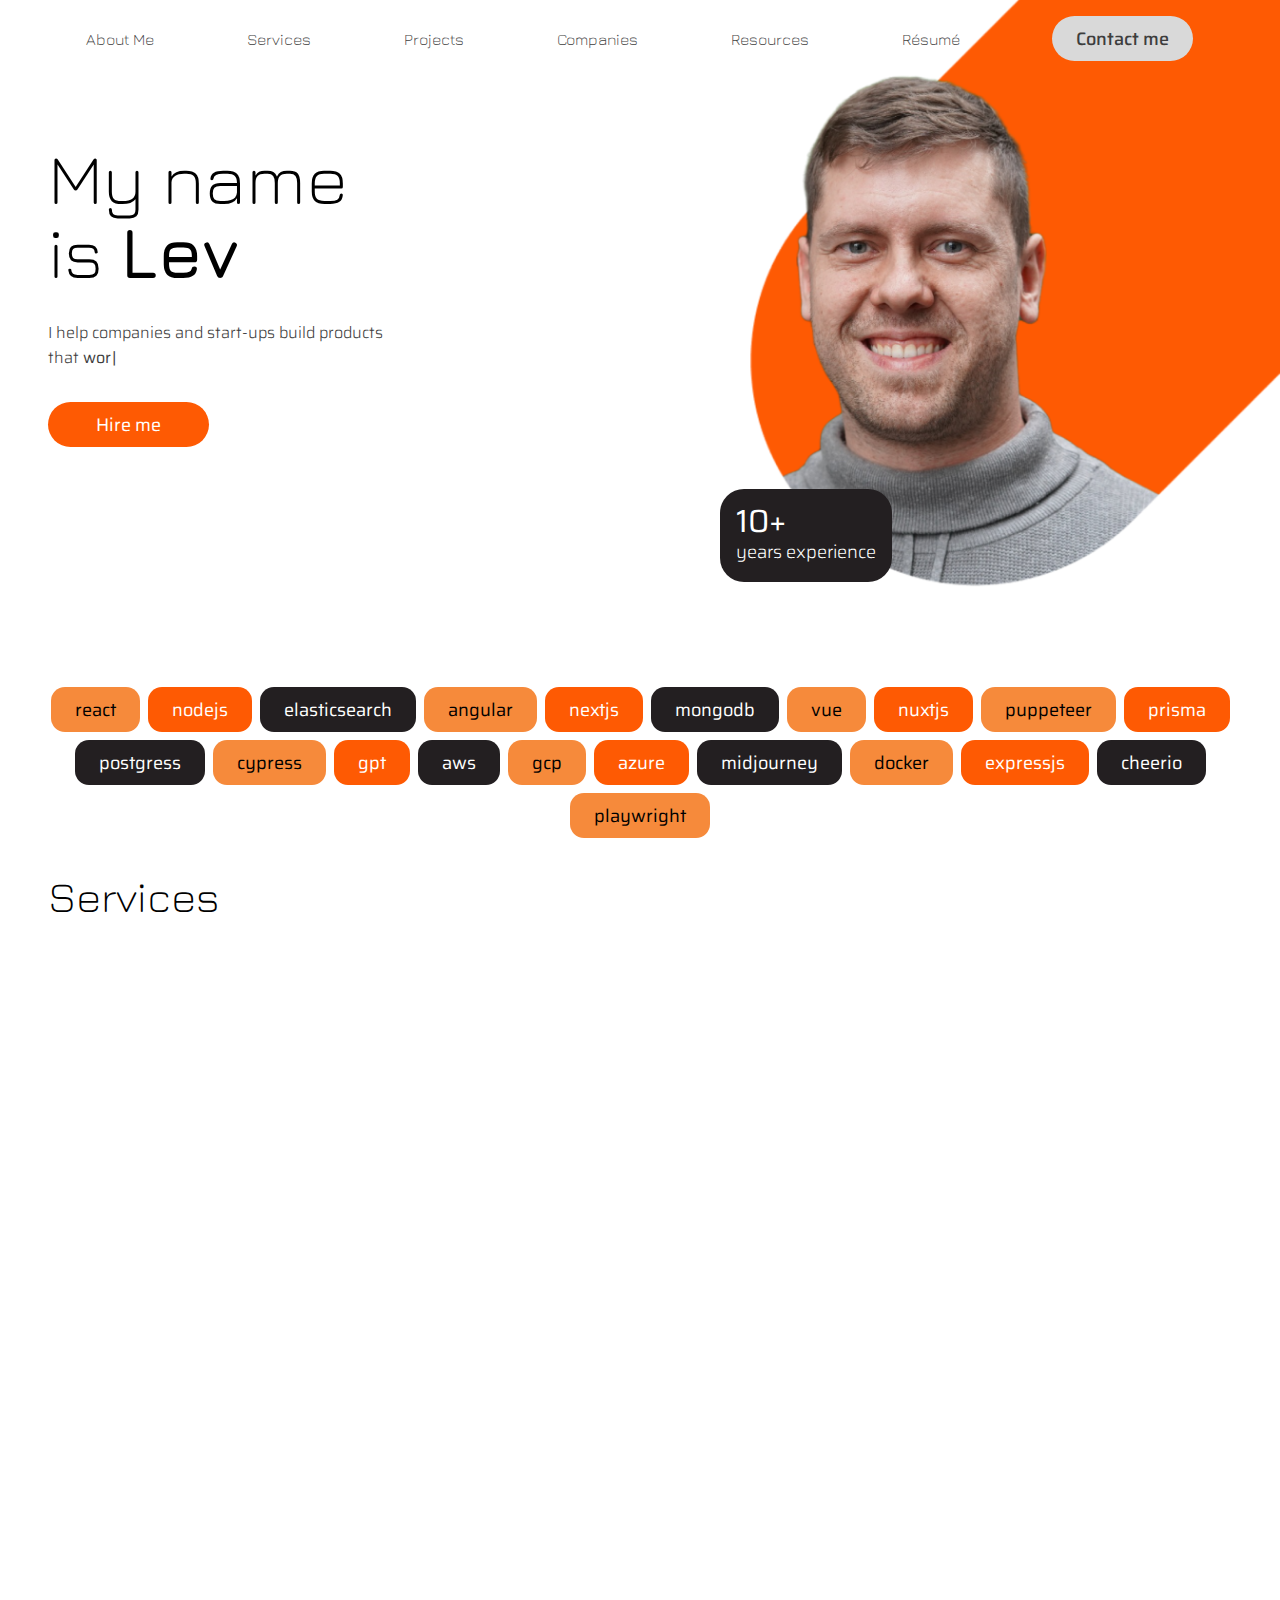
==== commit 77e47ee7: "Refresh." ====
--- a/index.html
+++ b/index.html
@@ -1,3 +1,3 @@
-<!DOCTYPE html><html><head><meta charSet="utf-8"/><link data-next-font="" rel="preconnect" href="/" crossorigin="anonymous"/><link rel="preload" as="style" href="/_next/static/css/df9558075c606fc6.css"/><link rel="preload" as="style" href="/_next/static/css/4df78f2cd73d6b26.css"/><link rel="preload" as="script" href="/_next/static/chunks/webpack-35ae831725daac96.js"/><link rel="preload" as="script" href="/_next/static/chunks/main-76f1ed1cc19d79ee.js"/><link rel="preload" as="script" href="/_next/static/chunks/pages/_app-19150d768299c1bb.js"/><link rel="preload" as="script" href="/_next/static/chunks/460-bfec7c32adcc7360.js"/><link rel="preload" as="script" href="/_next/static/chunks/pages/index-1b8756c431060190.js"/><link rel="preload" as="script" href="/_next/static/lJcUN7sN-ok0FcJ9MpN5a/_buildManifest.js"/><link rel="preload" as="script" href="/_next/static/lJcUN7sN-ok0FcJ9MpN5a/_ssgManifest.js"/><link rel="preload" href="/_next/static/css/df9558075c606fc6.css" as="style"/><link rel="preload" href="/_next/static/css/4df78f2cd73d6b26.css" as="style"/><meta name="viewport" content="minimum-scale=1, initial-scale=1, width=device-width"/><link rel="icon" type="image/png" sizes="192x192" href="icons/android-chrome-192x192.png"/><link rel="icon" type="image/png" sizes="512x512" href="icons/android-chrome-512x512.png"/><link rel="apple-touch-icon" href="icons/apple-touch-icon.png"/><link rel="icon" type="image/png" sizes="16x16" href="icons/favicon-16x16.png"/><link rel="icon" type="image/png" sizes="32x32" href="icons/favicon-32x32.png"/><link rel="icon" href="icons/favicon.ico" type="image/x-icon"/><title>Lev Gelfenbuim&#x27;s Portfolio</title><meta name="robots" content="index,follow"/><meta name="description" content="I help companies and start-ups build products that work."/><meta name="twitter:card" content="summary_large_image"/><meta name="twitter:site" content="@site"/><meta name="twitter:creator" content="@levz0r"/><meta property="og:title" content="Lev Gelfenbuim&#x27;s Portfolio"/><meta property="og:description" content="I help companies and start-ups build products that work."/><meta property="og:url" content="https://lev.engineer"/><meta property="og:type" content="website"/><meta property="og:image" content="https://lev.engineer/lev.png"/><meta property="og:image:alt" content="Lev Gelfenbuim&#x27;s photo with orange stripe behind"/><meta property="og:image:type" content="image/png"/><meta property="og:image:width" content="1346"/><meta property="og:image:height" content="1241"/><meta property="og:locale" content="en_IE"/><meta property="og:site_name" content="Lev Gelfenbuim&#x27;s Portfolio"/><link rel="canonical" href="https://lev.engineer"/><meta name="next-head-count" content="26"/><link rel="stylesheet" href="/_next/static/css/df9558075c606fc6.css" data-n-g=""/><link rel="stylesheet" href="/_next/static/css/4df78f2cd73d6b26.css" data-n-p=""/><noscript data-n-css=""></noscript><script defer="" nomodule="" src="/_next/static/chunks/polyfills-c67a75d1b6f99dc8.js"></script><script src="/_next/static/chunks/webpack-35ae831725daac96.js" defer=""></script><script src="/_next/static/chunks/main-76f1ed1cc19d79ee.js" defer=""></script><script src="/_next/static/chunks/pages/_app-19150d768299c1bb.js" defer=""></script><script src="/_next/static/chunks/460-bfec7c32adcc7360.js" defer=""></script><script src="/_next/static/chunks/pages/index-1b8756c431060190.js" defer=""></script><script src="/_next/static/lJcUN7sN-ok0FcJ9MpN5a/_buildManifest.js" defer=""></script><script src="/_next/static/lJcUN7sN-ok0FcJ9MpN5a/_ssgManifest.js" defer=""></script></head><body><div id="__next"><script type="application/ld+json">{"@context":"https://schema.org","@type":"CollectionPage","name":"Projects","hasPart":[{"name":"NetsafeGuardian","description":"A hardware device based on the Raspberry Pi Model 3B+ designed to enhance network security by filtering ads and blocking malicious websites at the network-level. The device provides a plug-n-play solution that ensures a safe and secure browsing experience for all connected devices.","url":"https://netsafeguard.co","author":"Lev Gelfenbuim","image":"netsafeguardian.png","keywords":"security, network, ads, blocking","@type":"CreativeWork"},{"name":"IL Rents","description":"An online platform catering to individuals seeking apartments for rent in selected cities across Israel. Alongside the web platform, Rents Bot offers a user-friendly Telegram bot that provides real-time updates and personalized recommendations for rental properties.","url":"https://www.rents.bot","author":"Lev Gelfenbuim","datePublished":"2021-01-01","image":"ilrents.png","keywords":"apartments, rent, Israel, AI, bot","@type":"CreativeWork"},{"name":"ETF Spot","description":"An online platform for ETF analysis and news.","url":"https://etfspot.io","datePublished":"2023-01-01","image":"etfspot.png","keywords":"ETF, analysis, news","@type":"CreativeWork"},{"name":"Web Testing With Cypress","description":"A comprehensive book, designed to teach readers how to effectively test web applications.","url":"https://webtestingwithcypress.com","datePublished":"2022-05-31","image":"webtestingwithcypress.png","keywords":"testing, web, cypress, book","@type":"CreativeWork"}]}</script><script type="application/ld+json">{"@context":"https://schema.org","@type":"Person","name":"Lev Gelfenbuim","url":"https://lev.engineer","sameAs":["https://www.facebook.com/levz0r","http://instagram.com/levz0r","https://www.linkedin.com/in/levgel/","https://medium.com/@levz0r","https://github.com/levz0r","https://twitter.com/levz0r"]}</script><div class="bg-white text-left text-black font-jura px-12"><div class="relative z-10 mt-4 hidden md:visible md:flex w-full rounded-11xl flex-row lg:flex justify-around items-center gap-4 text-gray-800"><div class="css-0" style="animation-delay:0ms"><a class="font-light no-underline text-darkslategray opacity-100 hover:text-orange-2 transition-colors" href="/#about">About Me</a></div><div class="css-0" style="animation-delay:50ms"><a class="font-light no-underline text-darkslategray opacity-100 hover:text-orange-2 transition-colors" href="/#services">Services</a></div><div class="css-0" style="animation-delay:100ms"><a class="font-light no-underline text-darkslategray opacity-100 hover:text-orange-2 transition-colors" href="/#projects">Projects</a></div><div class="css-0" style="animation-delay:150ms"><a class="font-light no-underline text-darkslategray opacity-100 hover:text-orange-2 transition-colors" href="/#companies">Companies</a></div><div class="css-0" style="animation-delay:200ms"><a class="font-light no-underline text-darkslategray opacity-100 hover:text-orange-2 transition-colors" href="/#resources">Resources</a></div><div class="css-0" style="animation-delay:250ms"><a class="font-light no-underline text-darkslategray opacity-100 hover:text-orange-2 transition-colors" href="/#resume">Résumé</a></div><div class="css-0" style="animation-delay:300ms"><a class="rounded-11xl bg-gainsboro flex flex-col py-2 px-6 box-border items-center justify-end cursor-pointer text-[1.13rem] text-darkslategray font-saira relative font-medium no-underline" href="/#contact"><div class="">Contact me</div></a></div></div><div class="visible md:hidden"><div class="relative z-10 mt-4 border-orange-1 rounded-xl border-solid border-2 w-8 h-8 flex justify-center items-center text-orange-1 cursor-pointer"><span class="text-24xl pb-1">&equiv;</span></div></div><div class="flex flex-col gap-4 justify-end items-center"><div class="flex items-end justify-start w-full"><div class="flex flex-col gap-8 items-start md:w-1/2"><div class="css-0" style="animation-delay:0ms"><div id="about" class="text-24xl md:text-53xl lg:leading-lg font-light mt-6 md:mt-20">My name<br/>is <span class="font-semibold font-jura">Lev</span></div></div><div class="css-0" style="animation-delay:500ms"><div class="font-light font-saira text-darkslategray">I help companies and start-ups build products<br/>that<!-- --> <span class="font-normal inline-block"><div class="Typewriter" data-testid="typewriter-wrapper"></div></span></div></div><div class="css-0" style="animation-delay:1000ms"><a class="rounded-11xl no-underline bg-orange-1 hover:bg-orange-700 transition-colors duration-500 flex flex-col items-center justify-center text-lg text-white font-saira px-8 md:px-12 py-2" href="/#contact">Hire me</a></div></div><div class="absolute w-full top-0 right-0 flex justify-end"><div class="flex flex-col gap-8 items-start w-1/2 relative top-0 right-0 select-none"><div class="relative right-0 top-0 flex w-full items-center justify-center object-fill h-auto pointer-events-none css-0" style="animation-delay:0ms"><img class="relative right-0 top-0 w-full object-fill h-auto pointer-events-none" alt="Lev Gelfenbuim&#x27;s photo with orange stripe behind" src="lev.png"/></div><div class="relative right-0 top-0 flex w-full items-center justify-center object-fill h-auto pointer-events-none css-0" style="animation-delay:500ms"><div class="absolute left-0 xl:left-20 bottom-0 md:bottom-10 lg:bottom-18 hidden sm:visible z-10 rounded-3xl bg-dark-grey md:flex flex-col px-4 py-4 box-border text-white font-saira"><div class="text-13xl leading-none">10+</div><div class="text-lg font-light">years experience</div></div></div></div></div></div><div class="md:mt-56 mt-8 mb-8 flex flex-wrap justify-evenly md:justify-center gap-2 font-saira"><div class="css-0" style="animation-delay:0ms"><div class="rounded-sm bg-orange-2 flex flex-col box-border items-center justify-center text-black px-6 py-2 md:text-lg">react</div></div><div class="css-0" style="animation-delay:50ms"><div class="rounded-sm bg-orange-1 flex flex-col box-border items-center justify-center text-white px-6 py-2 md:text-lg">nodejs</div></div><div class="css-0" style="animation-delay:100ms"><div class="rounded-sm bg-dark-grey flex flex-col box-border items-center justify-center text-white px-6 py-2 md:text-lg">elasticsearch</div></div><div class="css-0" style="animation-delay:150ms"><div class="rounded-sm bg-orange-2 flex flex-col box-border items-center justify-center text-black px-6 py-2 md:text-lg">angular</div></div><div class="css-0" style="animation-delay:200ms"><div class="rounded-sm bg-orange-1 flex flex-col box-border items-center justify-center text-white px-6 py-2 md:text-lg">nextjs</div></div><div class="css-0" style="animation-delay:250ms"><div class="rounded-sm bg-dark-grey flex flex-col box-border items-center justify-center text-white px-6 py-2 md:text-lg">mongodb</div></div><div class="css-0" style="animation-delay:300ms"><div class="rounded-sm bg-orange-2 flex flex-col box-border items-center justify-center text-black px-6 py-2 md:text-lg">vue</div></div><div class="css-0" style="animation-delay:350ms"><div class="rounded-sm bg-orange-1 flex flex-col box-border items-center justify-center text-white px-6 py-2 md:text-lg">nuxtjs</div></div><div class="css-0" style="animation-delay:400ms"><div class="rounded-sm bg-orange-2 flex flex-col box-border items-center justify-center text-black px-6 py-2 md:text-lg">puppeteer</div></div><div class="css-0" style="animation-delay:450ms"><div class="rounded-sm bg-orange-1 flex flex-col box-border items-center justify-center text-white px-6 py-2 md:text-lg">prisma</div></div><div class="css-0" style="animation-delay:500ms"><div class="rounded-sm bg-dark-grey flex flex-col box-border items-center justify-center text-white px-6 py-2 md:text-lg">postgress</div></div><div class="css-0" style="animation-delay:550ms"><div class="rounded-sm bg-orange-2 flex flex-col box-border items-center justify-center text-black px-6 py-2 md:text-lg">cypress</div></div><div class="css-0" style="animation-delay:600ms"><div class="rounded-sm bg-orange-1 flex flex-col box-border items-center justify-center text-white px-6 py-2 md:text-lg">gpt</div></div><div class="css-0" style="animation-delay:650ms"><div class="rounded-sm bg-dark-grey flex flex-col box-border items-center justify-center text-white px-6 py-2 md:text-lg">aws</div></div><div class="css-0" style="animation-delay:700ms"><div class="rounded-sm bg-orange-2 flex flex-col box-border items-center justify-center text-black px-6 py-2 md:text-lg">gcp</div></div><div class="css-0" style="animation-delay:750ms"><div class="rounded-sm bg-orange-1 flex flex-col box-border items-center justify-center text-white px-6 py-2 md:text-lg">azure</div></div><div class="css-0" style="animation-delay:800ms"><div class="rounded-sm bg-dark-grey flex flex-col box-border items-center justify-center text-white px-6 py-2 md:text-lg">midjourney</div></div><div class="css-0" style="animation-delay:850ms"><div class="rounded-sm bg-orange-2 flex flex-col box-border items-center justify-center text-black px-6 py-2 md:text-lg">docker</div></div><div class="css-0" style="animation-delay:900ms"><div class="rounded-sm bg-orange-1 flex flex-col box-border items-center justify-center text-white px-6 py-2 md:text-lg">expressjs</div></div><div class="css-0" style="animation-delay:950ms"><div class="rounded-sm bg-dark-grey flex flex-col box-border items-center justify-center text-white px-6 py-2 md:text-lg">cheerio</div></div></div></div><div class="css-0" style="animation-delay:1000ms"><div id="services" class="text-24xl font-light mb-4">Services</div></div><div class="css-0" style="animation-delay:1500ms"><div class="sm:grid grid-rows-2 grid-cols-2 gap-x-12 md:gap-y-6 items-start justify-center"><div class="flex-1 flex flex-col items-start justify-start"><b class="text-orange-1">Full-stack Development</b><div class="font-light font-inherit text-black text-justify"><ul class="pl-4"><li class="">Expertise in building end-to-end web applications.</li><li class="">Proficient in front-end technologies such as HTML, CSS, JavaScript, and modern frameworks like React or Angular.</li><li class="">Strong backend development skills using popular programming languages like Python, Java, or Node.js.</li><li>Experience in working with databases, RESTful APIs, and version control systems.</li><li>Implement secure authentication and authorization mechanisms to protect user data and ensure secure access to the application.</li></ul></div></div><div class="flex-1 flex flex-col items-start justify-start"><b class="text-orange-1">Tech Lead as a Service</b><div class="font-light font-inherit text-black text-justify inline-block"><ul class="pl-4"><li class="">Provide technical leadership and guidance to development teams.</li><li class="">Help in architectural design, code reviews, and performance optimization.</li><li class="">Collaborate with stakeholders to align technology strategies with business goals.</li><li>Mentor and train junior developers to foster growth and maintain code quality.</li><li>Define and enforce coding standards, best practices, and development methodologies to ensure consistency and maintainability across projects.</li></ul></div></div><div class="flex-1 flex flex-col items-start justify-start"><b class="text-orange-1">Data Services</b><div class="font-light font-inherit text-black text-justify"><ul class="pl-4"><li class="">Provide data extraction and scraping services to gather information from various sources.</li><li class="">Proficient in utilizing tools like Scrapy, Cheerio, Puppeteer, Playwright, or Selenium for web scraping.</li><li class="">Process and clean collected data to provide valuable insights and analysis.</li><li>Develop custom data pipelines or APIs for seamless data integration and manipulation.</li><li>Implement data validation and quality assurance techniques to ensure the accuracy, completeness, and integrity of collected data.</li></ul></div></div><div class="flex-1 flex flex-col items-start justify-start"><b class="text-orange-1">Automation Engineering</b><div class="font-light font-inherit text-black text-justify"><ul class="pl-4"><li class="">Automate repetitive tasks and streamline workflows to increase efficiency.</li><li class="">Expertise in leveraging automation frameworks and tools such as Selenium, Puppeteer, or Appium.</li><li class="">Develop custom scripts and workflows tailored to specific business needs.</li><li>Integrate automated testing and deployment processes for continuous integration and delivery.</li><li>Utilize generative AI tools to automate tasks and processes, leveraging the power of artificial intelligence to generate code, designs, or other assets.</li></ul></div></div><a class="col-span-2 justify-self-center rounded-11xl no-underline bg-orange-1 hover:bg-orange-700 transition-colors duration-500 flex flex-col items-center justify-center text-[1.13rem] text-white font-saira px-12 py-2" href="/#contact">Let&#x27;s talk</a></div></div><div class="css-0" style="animation-delay:1000ms"><div id="projects" class="text-24xl font-light mt-8 mb-4">Projects</div></div><div class="css-0" style="animation-delay:1500ms"><div class="grid md:grid-cols-2 items-start justify-evenly gap-x-12 gap-y-6"><div class="flex flex-col items-start justify-start gap-4"><div class="relative"><img class="rounded-2xl w-full h-auto object-fill" alt="A screenshot of NetSafeGuardian homepage" src="projects/netsafeguardian.png"/><div class="absolute bottom-[-1.0rem] right-[-1.5rem] rounded-sm bg-dark-grey flex flex-col items-center justify-center text-white px-3 py-1 w-8"><div class="text-13xl">0<!-- -->1</div></div></div><b id="0" class="text-orange-1 text-left">netsafeguardian</b><div class=""><span class="font-medium mr-2">Description:</span><span class="font-light">NetSafeGuardian is a hardware device based on the Raspberry Pi Model 3B+ designed to enhance network security by filtering ads and blocking malicious websites at the network-level. The device provides a plug-n-play solution that ensures a safe and secure browsing experience for all connected devices.</span></div><div class="self-center rounded-md bg-orange-1 hover:bg-orange-700 transition-colors duration-500 text-white px-4 py-2 cursor-pointer">Show more...</div><div class="max-h-auto"><div class="transition-transform origin-top duration-500 scale-y-0 max-h-0 flex flex-col"><div class=""><span class="font-medium mr-2">Role:</span><span class="font-light">As a one-man-show, I took on the responsibility of conceptualizing, designing, and developing the NetSafeGuardian project. I handled all aspects of the project, including hardware setup, software configuration, website development, and remote management.</span></div><div class=""><span class="font-medium mr-2">Challenges:</span><span class="font-light">During the development process, I encountered several challenges that needed effective solutions to ensure the success of the project:</span><ul class=""><li><span class="font-medium mr-2">Plug-n-Play Functionality<!-- -->:</span><span class="font-light">Creating a device that could be easily connected to the network without complex setup procedures was essential to provide a user-friendly experience.</span></li><li><span class="font-medium mr-2">Stability and Uptime<!-- -->:</span><span class="font-light">Ensuring the device remained stable and had 100% uptime, even after internet or power outages, was crucial to provide uninterrupted protection and reliable performance.</span></li><li><span class="font-medium mr-2">Always Up-to-Date<!-- -->:</span><span class="font-light">Keeping the device&#x27;s software and security filters always up-to-date with the latest threat intelligence was a critical challenge to maintain optimal security levels.</span></li><li><span class="font-medium mr-2">Telemetric and Remote Support<!-- -->:</span><span class="font-light">Establishing telemetric capabilities and remote management features were necessary to monitor device performance, provide remote assistance, and ensure seamless operation.</span></li></ul></div><div class=""><span class="font-medium mr-2">Solutions:</span><span class="font-light">To overcome these challenges and deliver a robust solution, I implemented the following solutions:</span><ul class=""><li><span class="font-medium mr-2">Website Development with Next.js + Static Site Generation (SSG)<!-- -->:</span><span class="font-light">Utilizing Next.js with Static Site Generation allowed me to create a website that provided clear information about NetSafeGuardian, its features, and benefits. It also facilitated seamless updates and easy content management.</span></li><li><span class="font-medium mr-2">Device Configuration<!-- -->:</span><span class="font-light">The NetSafeGuardian device was built using the Raspberry Pi Model 3B+ and ran Ubuntu Server 22.10. This configuration provided a stable and reliable foundation for the device&#x27;s operation.</span></li><li><span class="font-medium mr-2">Monitoring and Telemetric<!-- -->:</span><span class="font-light">I incorporated Netdata, a powerful monitoring tool, to track device performance, network activity, and telemetric data. This allowed me to identify any issues promptly and ensure optimal hardware utilization.</span></li><li><span class="font-medium mr-2">Remote Management with Saltstack<!-- -->:</span><span class="font-light">By utilizing Saltstack, a remote management and configuration tool, I enabled remote support and management of NetSafeGuardian devices. This allowed me to apply software updates, modify configurations, and provide remote assistance efficiently.</span></li><li><span class="font-medium mr-2">Blocking Malicious Websites and Ads<!-- -->:</span><span class="font-light">I leveraged AdGuard Home, a popular DNS-based ad-blocking and filtering software, to block malicious websites and filter out unwanted ads at the network-level, ensuring a safe and pleasant browsing experience.</span></li></ul></div><div class=""><span class="font-medium mr-2">Results:</span><span class="font-light">The implementation of these solutions yielded significant results for NetSafeGuardian:</span><ul class=""><li><span class="font-medium mr-2">100% Uptime and Self-Recovery<!-- -->:</span><span class="font-light">NetSafeGuardian devices achieved 100% uptime, thanks to their stable hardware setup and automatic recovery mechanisms that restored functionality after internet or power outages.</span></li><li><span class="font-medium mr-2">Optimal Hardware Utilization<!-- -->:</span><span class="font-light">By monitoring device performance using Netdata, I ensured that the NetSafeGuardian device utilized hardware resources efficiently, resulting in optimal performance and responsiveness.</span></li><li><span class="font-medium mr-2">Fully Configurable Remotely<!-- -->:</span><span class="font-light">The remote management capabilities enabled by Saltstack allowed for easy and efficient configuration of NetSafeGuardian devices, even when located in different geographical locations.</span></li></ul></div><div class="self-center rounded-md bg-orange-1 hover:bg-orange-700 transition-colors duration-500 text-white px-4 py-2 cursor-pointer">Show less...</div></div></div></div><div class="flex flex-col items-start justify-start gap-4"><div class="relative"><img class="rounded-2xl w-full h-auto object-fill" alt="A screenshot of www.rents.bot homepage." src="projects/ilrents.png"/><div class="absolute bottom-[-1.0rem] right-[-1.5rem] rounded-sm bg-dark-grey flex flex-col items-center justify-center text-white px-3 py-1 w-8"><div class="text-13xl">0<!-- -->2</div></div></div><b id="1" class="text-orange-1 text-left">il rents</b><div class=""><span class="font-medium mr-2">Description:</span><span class="font-light">IL Rents is an online platform catering to individuals seeking apartments for rent in selected cities across Israel. Alongside the web platform, Rents Bot offers a user-friendly Telegram bot that provides real-time updates and personalized recommendations for rental properties.</span></div><div class="self-center rounded-md bg-orange-1 hover:bg-orange-700 transition-colors duration-500 text-white px-4 py-2 cursor-pointer">Show more...</div><div class="max-h-auto"><div class="transition-transform origin-top duration-500 scale-y-0 max-h-0 flex flex-col"><div class=""><span class="font-medium mr-2">Role:</span><span class="font-light">As a one-man-show, I took on the responsibility of designing, developing, and managing the entire Rents Bot project. From frontend and backend development to data aggregation and integration with the Telegram bot, I handled all aspects of the platform&#x27;s creation.</span></div><div class=""><span class="font-medium mr-2">Challenges:</span><span class="font-light">Throughout the development process, I faced several notable challenges that demanded effective solutions to ensure the success of the project:</span><ul class=""><li><span class="font-medium mr-2">SEO Optimization<!-- -->:</span><span class="font-light">Establishing strong search engine visibility was vital for attracting organic traffic and positioning Rents Bot as a go-to platform for apartment rentals.</span></li><li><span class="font-medium mr-2">Responsiveness<!-- -->:</span><span class="font-light">Creating a highly responsive platform that delivers an exceptional user experience across various devices and screen sizes was crucial to meet users&#x27; diverse needs.</span></li><li><span class="font-medium mr-2">Fast and Real-Time Updates<!-- -->:</span><span class="font-light">Providing real-time property updates and maintaining fast load times were essential for delivering timely information to users.</span></li><li><span class="font-medium mr-2">Data Aggregation and Integration<!-- -->:</span><span class="font-light">Aggregating data from various Israeli online apartment boards and integrating it seamlessly into the platform posed a unique data management challenge.</span></li><li><span class="font-medium mr-2">Blog Implementation<!-- -->:</span><span class="font-light">Creating a blog section using Markdown and Gray-Matter, a frontmatter parser, allowed for easy content management and efficient organization of blog posts.</span></li></ul></div><div class=""><span class="font-medium mr-2">Solutions:</span><span class="font-light">To address these challenges and ensure optimal performance, I implemented the following solutions:</span><ul class=""><li><span class="font-medium mr-2">Nuxt.js + Server-Side Rendering (SSR)<!-- -->:</span><span class="font-light">Leveraging Nuxt.js, a powerful Vue.js framework, combined with Server-Side Rendering, ensured fast initial page loads and improved SEO performance by enabling effective indexing by search engines.</span></li><li><span class="font-medium mr-2">Data from All Israeli Online Apartment Boards<!-- -->:</span><span class="font-light">Integrating data from various online apartment boards in Israel enabled comprehensive property listings and real-time updates for users, enhancing the platform&#x27;s value.</span></li><li><span class="font-medium mr-2">Telegram Bot Integration<!-- -->:</span><span class="font-light">The development of a Telegram bot complemented the web platform, providing users with personalized property recommendations, instant notifications, and a seamless user experience within the Telegram messaging app.</span></li></ul></div><div class=""><span class="font-medium mr-2">Results:</span><span class="font-light">The implementation of these solutions yielded remarkable outcomes for IL Rents:</span><ul class=""><li><span class="font-medium mr-2">Modern Technology Stack<!-- -->:</span><span class="font-light">Adopting Nuxt.js, SSR, and real-time data integration solidified Rents Bot as a cutting-edge platform, offering users an immersive and dynamic experience.</span></li><li><span class="font-medium mr-2">Great SEO Results and Media Coverage<!-- -->:</span><span class="font-light">Rents Bot achieved exceptional SEO results, securing top positions in Google search results for various apartment rental queries. This, coupled with media coverage, bolstered the platform&#x27;s visibility and attracted a significant influx of organic traffic.</span></li><li><span class="font-medium mr-2">Fast Load Times, Lazy Loading, and Responsive Design<!-- -->:</span><span class="font-light">The incorporation of optimized performance techniques, including fast load times, lazy loading, and a responsive design, ensured users experienced a smooth and efficient browsing experience.</span></li><li><span class="font-medium mr-2">Active Telegram Users<!-- -->:</span><span class="font-light">The integration of the Telegram bot garnered an active user base, fostering engagement and facilitating personalized property recommendations and real-time notifications.</span></li></ul></div><div class="self-center rounded-md bg-orange-1 hover:bg-orange-700 transition-colors duration-500 text-white px-4 py-2 cursor-pointer">Show less...</div></div></div></div><div class="flex flex-col items-start justify-start gap-4"><div class="relative"><img class="rounded-2xl w-full h-auto object-fill" alt="A screenshot of one of the screens from www.etfspot.io" src="projects/etfspot.png"/><div class="absolute bottom-[-1.0rem] right-[-1.5rem] rounded-sm bg-dark-grey flex flex-col items-center justify-center text-white px-3 py-1 w-8"><div class="text-13xl">0<!-- -->3</div></div></div><b id="2" class="text-orange-1 text-left">etf spot</b><div class=""><span class="font-medium mr-2">Description:</span><span class="font-light">An online platform dedicated to providing comprehensive analysis and up-to-date news about Exchange-Traded Funds (ETFs). It serves as a go-to resource for investors and financial professionals seeking valuable insights into the ETF market.</span></div><div class="self-center rounded-md bg-orange-1 hover:bg-orange-700 transition-colors duration-500 text-white px-4 py-2 cursor-pointer">Show more...</div><div class="max-h-auto"><div class="transition-transform origin-top duration-500 scale-y-0 max-h-0 flex flex-col"><div class=""><span class="font-medium mr-2">Role:</span><span class="font-light">As a one-man-show, I conceptualized, designed, and developed the entire ETF Spot platform from start to finish. My responsibilities encompassed the full project lifecycle, including frontend and backend development, database management, design implementation, and deployment.</span></div><div class=""><span class="font-medium mr-2">Challenges:</span><span class="font-light">Throughout the development process, I encountered several key challenges that required effective solutions to ensure the success of the project:</span><ul class=""><li><span class="font-medium mr-2">SEO Optimization<!-- -->:</span><span class="font-light">Ensuring high visibility in search engine results pages was crucial for attracting organic traffic and establishing ETF Spot as a trusted source in the industry.</span></li><li><span class="font-medium mr-2">Responsiveness<!-- -->:</span><span class="font-light">Providing an exceptional user experience across various devices and screen sizes was essential to accommodate the diverse needs of our users.</span></li><li><span class="font-medium mr-2">Fast and Real-Time Updates<!-- -->:</span><span class="font-light">Delivering timely information and real-time updates about ETFs while maintaining fast load times was a significant challenge.</span></li></ul></div><div class=""><span class="font-medium mr-2">Solutions:</span><span class="font-light">To overcome these challenges and deliver a top-notch user experience, I employed the following solutions:</span><ul class=""><li><span class="font-medium mr-2">Next.js + Server-Side Rendering (SSR)<!-- -->:</span><span class="font-light">I leveraged Next.js, a powerful React framework, combined with Server-Side Rendering. This approach enabled fast initial page loads and improved SEO performance by ensuring search engines can index the website effectively.</span></li><li><span class="font-medium mr-2">Data from Yahoo Finance, TradingView, and NewsAPI<!-- -->:</span><span class="font-light">I integrated data feeds from reputable sources, such as Yahoo Finance, TradingView, and NewsAPI, to provide comprehensive and real-time information about ETFs and industry news.</span></li><li><span class="font-medium mr-2">GPT<!-- -->:</span><span class="font-light">Basic legal aspects covered by GPT-3.0.</span></li></ul></div><div class=""><span class="font-medium mr-2">Results:</span><span class="font-light">The implementation of these solutions resulted in significant outcomes for ETF Spot:</span><ul class=""><li><span class="font-medium mr-2">Modern Technology Stack<!-- -->:</span><span class="font-light">The utilization of Next.js, SSR, and real-time data integration positioned ETF Spot as a cutting-edge platform, offering users a seamless and dynamic experience.</span></li><li><span class="font-medium mr-2">Great SEO Results<!-- -->:</span><span class="font-light">The SEO optimization efforts paid off, resulting in high organic search rankings and increased visibility for ETF Spot in search engine results pages. This led to a steady flow of organic traffic and an expanding user base.</span></li><li><span class="font-medium mr-2">Fast Load Times and Lazy Loading<!-- -->:</span><span class="font-light">With Next.js and SSR, ETF Spot achieved impressive load times, ensuring a smooth and responsive user experience. Lazy loading techniques further enhanced performance by loading content as users scrolled, reducing initial load times.</span></li></ul></div><div class="self-center rounded-md bg-orange-1 hover:bg-orange-700 transition-colors duration-500 text-white px-4 py-2 cursor-pointer">Show less...</div></div></div></div><div class="flex flex-col items-start justify-start gap-4"><div class="relative"><img class="rounded-2xl w-full h-auto object-fill" alt="A screeshot of www.webtestingwithcypress.com homepage" src="projects/webtestingwithcypress.png"/><div class="absolute bottom-[-1.0rem] right-[-1.5rem] rounded-sm bg-dark-grey flex flex-col items-center justify-center text-white px-3 py-1 w-8"><div class="text-13xl">0<!-- -->4</div></div></div><b id="3" class="text-orange-1 text-left">web testing with cypress book</b><div class=""><span class="font-medium mr-2">Description:</span><span class="font-light">&quot;Web Testing With Cypress&quot; is a comprehensive book, available in both paperback and e-book formats, designed to teach readers how to effectively test web applications on any browser or platform using the Cypress testing framework. The book is published by BPB Publications in May 2022.</span></div><div class="self-center rounded-md bg-orange-1 hover:bg-orange-700 transition-colors duration-500 text-white px-4 py-2 cursor-pointer">Show more...</div><div class="max-h-auto"><div class="transition-transform origin-top duration-500 scale-y-0 max-h-0 flex flex-col"><div class=""><span class="font-medium mr-2">Key Features:</span><ul class=""><li><span class="font-light">Gain insights into visual testing, Cypress Studio, GitHub Actions, and the Cypress Dashboard, enabling developers to create a robust end-to-end web testing environment.</span></li><li><span class="font-light">Utilize Docker images, CI/CD pipelines, and the headless Cypress test runner through practical illustrations and step-by-step instructions.</span></li><li><span class="font-light">Discover the benefits and techniques of using Cucumber for cross-browser and cross-platform testing, providing real-world examples and solutions.</span></li></ul></div><div class=""><span class="font-medium mr-2">Chapters:</span><ul class=""><li><span class="font-light">Introduction to Cypress</span></li><li><span class="font-light">Cypress vs. Selenium WebDriver</span></li><li><span class="font-light">Write Your First Tests</span></li><li><span class="font-light">Advanced Testing Techniques</span></li><li><span class="font-light">Introducing CI/CD</span></li><li><span class="font-light">Introduction to Cypress Dashboard</span></li><li><span class="font-light">Integration of CI/CD into Existing Projects</span></li><li><span class="font-light">Working with Tests as a Team</span></li><li><span class="font-light">Cypress Driven Development (CDD) Approach</span></li><li><span class="font-light">Tests for Product Managers using Cucumber</span></li></ul></div><div class=""><span class="font-medium mr-2">Role:</span><span class="font-light">As the author of &quot;Web Testing With Cypress,&quot; I undertook the responsibility of researching, conceptualizing, and writing the content of the book. Drawing from my expertise and experience in web testing and Cypress, I aimed to create a resource that is informative, practical, and appealing to readers.</span></div><div class=""><span class="font-medium mr-2">Challenges:</span><span class="font-light">The primary challenges I encountered during the creation of this book were to make it engaging and captivating for readers while providing them with real-world use-cases and a wide range of examples. I aimed to strike a balance between technical depth and accessibility to ensure readers of varying skill levels could benefit from the material.</span><ul class=""></ul></div><div class=""><span class="font-medium mr-2">Solutions:</span><span class="font-light">To address these challenges, I dedicated six months to intensive research and writing. This allowed me to gather a comprehensive understanding of web testing with Cypress and ensured that the content provided valuable insights, practical examples, and relatable use-cases. By focusing on clarity and practicality, I aimed to make the book an enjoyable and valuable resource for readers.</span><ul class=""></ul></div><div class=""><span class="font-medium mr-2">Results:</span><span class="font-light">&quot;Web Testing With Cypress&quot; has achieved considerable success since its publication, with thousands of copies sold worldwide. The book has gained popularity not only among individual readers but also within educational institutions. It has been made available on prominent platforms such as Amazon, eBay, Walmart, and other online retailers, reaching a wide audience.
+<!DOCTYPE html><html><head><meta charSet="utf-8"/><meta name="viewport" content="minimum-scale=1, initial-scale=1, width=device-width"/><link rel="icon" type="image/png" sizes="192x192" href="icons/android-chrome-192x192.png"/><link rel="icon" type="image/png" sizes="512x512" href="icons/android-chrome-512x512.png"/><link rel="apple-touch-icon" href="icons/apple-touch-icon.png"/><link rel="icon" type="image/png" sizes="16x16" href="icons/favicon-16x16.png"/><link rel="icon" type="image/png" sizes="32x32" href="icons/favicon-32x32.png"/><link rel="icon" href="icons/favicon.ico" type="image/x-icon"/><title>Lev Gelfenbuim&#x27;s Portfolio</title><meta name="robots" content="index,follow"/><meta name="description" content="I help companies and start-ups build products that work."/><meta name="twitter:card" content="summary_large_image"/><meta name="twitter:site" content="@site"/><meta name="twitter:creator" content="@levz0r"/><meta property="og:title" content="Lev Gelfenbuim&#x27;s Portfolio"/><meta property="og:description" content="I help companies and start-ups build products that work."/><meta property="og:url" content="https://lev.engineer"/><meta property="og:type" content="website"/><meta property="og:image" content="https://lev.engineer/lev.png"/><meta property="og:image:alt" content="Lev Gelfenbuim&#x27;s photo with orange stripe behind"/><meta property="og:image:type" content="image/png"/><meta property="og:image:width" content="1346"/><meta property="og:image:height" content="1241"/><meta property="og:locale" content="en_IE"/><meta property="og:site_name" content="Lev Gelfenbuim&#x27;s Portfolio"/><link rel="canonical" href="https://lev.engineer"/><meta name="next-head-count" content="26"/><link data-next-font="" rel="preconnect" href="/" crossorigin="anonymous"/><link rel="preload" href="/_next/static/css/6c26b70994fe0f5c.css" as="style" crossorigin=""/><link rel="stylesheet" href="/_next/static/css/6c26b70994fe0f5c.css" crossorigin="" data-n-g=""/><link rel="preload" href="/_next/static/css/4df78f2cd73d6b26.css" as="style" crossorigin=""/><link rel="stylesheet" href="/_next/static/css/4df78f2cd73d6b26.css" crossorigin="" data-n-p=""/><noscript data-n-css=""></noscript><script defer="" crossorigin="" nomodule="" src="/_next/static/chunks/polyfills-c67a75d1b6f99dc8.js"></script><script src="/_next/static/chunks/webpack-eed1d7feb60cb3bb.js" defer="" crossorigin=""></script><script src="/_next/static/chunks/framework-816a3d0477130d09.js" defer="" crossorigin=""></script><script src="/_next/static/chunks/main-0bd42a6f54a1fb66.js" defer="" crossorigin=""></script><script src="/_next/static/chunks/pages/_app-82767e79e2312de5.js" defer="" crossorigin=""></script><script src="/_next/static/chunks/535-a390feec421a1d24.js" defer="" crossorigin=""></script><script src="/_next/static/chunks/pages/index-fccd7f6e58c31a3a.js" defer="" crossorigin=""></script><script src="/_next/static/WEfj68kGVwK1QTiuNH3gR/_buildManifest.js" defer="" crossorigin=""></script><script src="/_next/static/WEfj68kGVwK1QTiuNH3gR/_ssgManifest.js" defer="" crossorigin=""></script></head><body><div id="__next"><script type="application/ld+json">{"@context":"https://schema.org","@type":"CollectionPage","name":"Projects","hasPart":[{"name":"NetsafeGuardian","description":"A hardware device based on the Raspberry Pi Model 3B+ designed to enhance network security by filtering ads and blocking malicious websites at the network-level. The device provides a plug-n-play solution that ensures a safe and secure browsing experience for all connected devices.","url":"https://netsafeguard.co","author":"Lev Gelfenbuim","image":"netsafeguardian.png","keywords":"security, network, ads, blocking","@type":"CreativeWork"},{"name":"IL Rents","description":"An online platform catering to individuals seeking apartments for rent in selected cities across Israel. Alongside the web platform, Rents Bot offers a user-friendly Telegram bot that provides real-time updates and personalized recommendations for rental properties.","url":"https://www.rents.bot","author":"Lev Gelfenbuim","datePublished":"2021-01-01","image":"ilrents.png","keywords":"apartments, rent, Israel, AI, bot","@type":"CreativeWork"},{"name":"ETF Spot","description":"An online platform for ETF analysis and news.","url":"https://etfspot.io","datePublished":"2023-01-01","image":"etfspot.png","keywords":"ETF, analysis, news","@type":"CreativeWork"},{"name":"Web Testing With Cypress","description":"A comprehensive book, designed to teach readers how to effectively test web applications.","url":"https://webtestingwithcypress.com","datePublished":"2022-05-31","image":"webtestingwithcypress.png","keywords":"testing, web, cypress, book","@type":"CreativeWork"}]}</script><script type="application/ld+json">{"@context":"https://schema.org","@type":"Person","name":"Lev Gelfenbuim","url":"https://lev.engineer","sameAs":["https://www.facebook.com/levz0r","https://instagram.com/levz0r","https://www.linkedin.com/in/levgel/","https://medium.com/@levz0r","https://github.com/levz0r","https://twitter.com/levz0r"]}</script><div class="bg-white text-left text-black font-jura px-12"><div class="relative z-10 mt-4 hidden md:visible md:flex w-full rounded-11xl flex-row lg:flex justify-around items-center gap-4 text-gray-800"><div class="css-0" style="opacity:0;animation-delay:0ms"><a class="font-light no-underline text-darkslategray opacity-100 hover:text-orange-2 transition-colors" href="/#about">About Me</a></div><div class="css-0" style="opacity:0;animation-delay:50ms"><a class="font-light no-underline text-darkslategray opacity-100 hover:text-orange-2 transition-colors" href="/#services">Services</a></div><div class="css-0" style="opacity:0;animation-delay:100ms"><a class="font-light no-underline text-darkslategray opacity-100 hover:text-orange-2 transition-colors" href="/#projects">Projects</a></div><div class="css-0" style="opacity:0;animation-delay:150ms"><a class="font-light no-underline text-darkslategray opacity-100 hover:text-orange-2 transition-colors" href="/#companies">Companies</a></div><div class="css-0" style="opacity:0;animation-delay:200ms"><a class="font-light no-underline text-darkslategray opacity-100 hover:text-orange-2 transition-colors" href="/#resources">Resources</a></div><div class="css-0" style="opacity:0;animation-delay:250ms"><a class="font-light no-underline text-darkslategray opacity-100 hover:text-orange-2 transition-colors" href="/#resume">Résumé</a></div><div class="css-0" style="opacity:0;animation-delay:300ms"><a class="rounded-11xl bg-gainsboro flex flex-col py-2 px-6 box-border items-center justify-end cursor-pointer text-[1.13rem] text-darkslategray font-saira relative font-medium no-underline" href="/#contact"><div class="">Contact me</div></a></div></div><div class="visible md:hidden"><div class="relative z-10 mt-4 border-orange-1 rounded-xl border-solid border-2 w-8 h-8 flex justify-center items-center text-orange-1 cursor-pointer"><span class="text-24xl pb-1">&equiv;</span></div></div><div class="flex flex-col gap-4 justify-end items-center"><div class="flex items-end justify-start w-full"><div class="absolute w-full top-0 right-0 flex justify-end"><div class="flex flex-col gap-8 items-start w-1/2 relative top-0 right-0 select-none"><div class="relative right-0 top-0 flex w-full items-center justify-center object-fill h-auto pointer-events-none css-0" style="opacity:0;animation-delay:0ms"><img class="relative right-0 top-0 w-full object-fill h-auto pointer-events-none" alt="Lev Gelfenbuim&#x27;s photo with orange stripe behind" src="lev.png"/></div><div class="relative right-0 top-0 flex w-full items-center justify-center object-fill h-auto pointer-events-none css-0" style="opacity:0;animation-delay:500ms"><div class="absolute left-0 xl:left-20 bottom-0 md:bottom-10 lg:bottom-18 hidden sm:visible z-10 rounded-3xl bg-dark-grey md:flex flex-col px-4 py-4 box-border text-white font-saira"><div class="text-13xl leading-none">10+</div><div class="text-lg font-light">years experience</div></div></div></div></div><div class="flex flex-col gap-8 items-start md:w-1/2"><div class="css-0" style="opacity:0;animation-delay:0ms"><div id="about" class="text-24xl md:text-53xl lg:leading-lg font-light mt-6 md:mt-20">My name<br/>is <span class="font-semibold font-jura">Lev</span></div></div><div class="css-0" style="opacity:0;animation-delay:500ms"><div class="font-light font-saira text-darkslategray">I help companies and start-ups build products<br/>that<!-- --> <span class="font-normal inline-block"><div class="Typewriter" data-testid="typewriter-wrapper"></div></span></div></div><div class="css-0" style="opacity:0;animation-delay:1000ms"><a class="rounded-11xl no-underline bg-orange-1 hover:bg-orange-700 transition-colors duration-500 flex flex-col items-center justify-center text-lg text-white font-saira px-8 md:px-12 py-2 z-10" href="/#contact">Hire me</a></div></div></div><div class="md:mt-56 mt-8 mb-8 flex flex-wrap justify-evenly md:justify-center gap-2 font-saira select-none"><div class="css-0" style="opacity:0;animation-delay:0ms"><div class="rounded-sm bg-orange-2 flex flex-col box-border items-center justify-center text-black px-6 py-2 md:text-lg">react</div></div><div class="css-0" style="opacity:0;animation-delay:50ms"><div class="rounded-sm bg-orange-1 flex flex-col box-border items-center justify-center text-white px-6 py-2 md:text-lg">nodejs</div></div><div class="css-0" style="opacity:0;animation-delay:100ms"><div class="rounded-sm bg-dark-grey flex flex-col box-border items-center justify-center text-white px-6 py-2 md:text-lg">elasticsearch</div></div><div class="css-0" style="opacity:0;animation-delay:150ms"><div class="rounded-sm bg-orange-2 flex flex-col box-border items-center justify-center text-black px-6 py-2 md:text-lg">angular</div></div><div class="css-0" style="opacity:0;animation-delay:200ms"><div class="rounded-sm bg-orange-1 flex flex-col box-border items-center justify-center text-white px-6 py-2 md:text-lg">nextjs</div></div><div class="css-0" style="opacity:0;animation-delay:250ms"><div class="rounded-sm bg-dark-grey flex flex-col box-border items-center justify-center text-white px-6 py-2 md:text-lg">mongodb</div></div><div class="css-0" style="opacity:0;animation-delay:300ms"><div class="rounded-sm bg-orange-2 flex flex-col box-border items-center justify-center text-black px-6 py-2 md:text-lg">vue</div></div><div class="css-0" style="opacity:0;animation-delay:350ms"><div class="rounded-sm bg-orange-1 flex flex-col box-border items-center justify-center text-white px-6 py-2 md:text-lg">nuxtjs</div></div><div class="css-0" style="opacity:0;animation-delay:400ms"><div class="rounded-sm bg-orange-2 flex flex-col box-border items-center justify-center text-black px-6 py-2 md:text-lg">puppeteer</div></div><div class="css-0" style="opacity:0;animation-delay:450ms"><div class="rounded-sm bg-orange-1 flex flex-col box-border items-center justify-center text-white px-6 py-2 md:text-lg">prisma</div></div><div class="css-0" style="opacity:0;animation-delay:500ms"><div class="rounded-sm bg-dark-grey flex flex-col box-border items-center justify-center text-white px-6 py-2 md:text-lg">postgress</div></div><div class="css-0" style="opacity:0;animation-delay:550ms"><div class="rounded-sm bg-orange-2 flex flex-col box-border items-center justify-center text-black px-6 py-2 md:text-lg">cypress</div></div><div class="css-0" style="opacity:0;animation-delay:600ms"><div class="rounded-sm bg-orange-1 flex flex-col box-border items-center justify-center text-white px-6 py-2 md:text-lg">gpt</div></div><div class="css-0" style="opacity:0;animation-delay:650ms"><div class="rounded-sm bg-dark-grey flex flex-col box-border items-center justify-center text-white px-6 py-2 md:text-lg">aws</div></div><div class="css-0" style="opacity:0;animation-delay:700ms"><div class="rounded-sm bg-orange-2 flex flex-col box-border items-center justify-center text-black px-6 py-2 md:text-lg">gcp</div></div><div class="css-0" style="opacity:0;animation-delay:750ms"><div class="rounded-sm bg-orange-1 flex flex-col box-border items-center justify-center text-white px-6 py-2 md:text-lg">azure</div></div><div class="css-0" style="opacity:0;animation-delay:800ms"><div class="rounded-sm bg-dark-grey flex flex-col box-border items-center justify-center text-white px-6 py-2 md:text-lg">midjourney</div></div><div class="css-0" style="opacity:0;animation-delay:850ms"><div class="rounded-sm bg-orange-2 flex flex-col box-border items-center justify-center text-black px-6 py-2 md:text-lg">docker</div></div><div class="css-0" style="opacity:0;animation-delay:900ms"><div class="rounded-sm bg-orange-1 flex flex-col box-border items-center justify-center text-white px-6 py-2 md:text-lg">expressjs</div></div><div class="css-0" style="opacity:0;animation-delay:950ms"><div class="rounded-sm bg-dark-grey flex flex-col box-border items-center justify-center text-white px-6 py-2 md:text-lg">cheerio</div></div><div class="css-0" style="opacity:0;animation-delay:1000ms"><div class="rounded-sm bg-orange-2 flex flex-col box-border items-center justify-center text-black px-6 py-2 md:text-lg">playwright</div></div></div></div><div class="css-0" style="opacity:0;animation-delay:1000ms"><div id="services" class="text-24xl font-light mb-4">Services</div></div><div class="css-0" style="opacity:0;animation-delay:1500ms"><div class="sm:grid grid-rows-2 grid-cols-2 gap-x-12 md:gap-y-6 items-start justify-center"><div class="flex-1 flex flex-col items-start justify-start"><b class="text-orange-1">Full-stack Development</b><div class="font-light font-inherit text-black text-justify"><ul class="pl-4"><li class="">Expertise in building end-to-end web applications.</li><li class="">Proficient in front-end technologies such as HTML, CSS, JavaScript, and modern frameworks like React or Angular.</li><li class="">Strong backend development skills using popular programming languages like Python, Java, or Node.js.</li><li>Experience in working with databases, RESTful APIs, and version control systems.</li><li>Implement secure authentication and authorization mechanisms to protect user data and ensure secure access to the application.</li></ul></div></div><div class="flex-1 flex flex-col items-start justify-start"><b class="text-orange-1">CTO as a Service</b><div class="font-light font-inherit text-black text-justify inline-block"><ul class="pl-4"><li class="">Provide technical leadership and guidance to development teams.</li><li class="">Help in architectural design, code reviews, and performance optimization.</li><li class="">Collaborate with stakeholders to align technology strategies with business goals.</li><li>Mentor and train junior developers to foster growth and maintain code quality.</li><li>Define and enforce coding standards, best practices, and development methodologies to ensure consistency and maintainability across projects.</li></ul></div></div><div class="flex-1 flex flex-col items-start justify-start"><b class="text-orange-1">Data Services</b><div class="font-light font-inherit text-black text-justify"><ul class="pl-4"><li class="">Provide data extraction and scraping services to gather information from various sources.</li><li class="">Proficient in utilizing tools like Scrapy, Cheerio, Puppeteer, Playwright, or Selenium for web scraping.</li><li class="">Process and clean collected data to provide valuable insights and analysis.</li><li>Develop custom data pipelines or APIs for seamless data integration and manipulation.</li><li>Implement data validation and quality assurance techniques to ensure the accuracy, completeness, and integrity of collected data.</li></ul></div></div><div class="flex-1 flex flex-col items-start justify-start"><b class="text-orange-1">Automation Engineering</b><div class="font-light font-inherit text-black text-justify"><ul class="pl-4"><li class="">Automate repetitive tasks and streamline workflows to increase efficiency.</li><li class="">Expertise in leveraging automation frameworks and tools such as Selenium, Puppeteer, or Appium.</li><li class="">Develop custom scripts and workflows tailored to specific business needs.</li><li>Integrate automated testing and deployment processes for continuous integration and delivery.</li><li>Utilize generative AI tools to automate tasks and processes, leveraging the power of artificial intelligence to generate code, designs, or other assets.</li></ul></div></div><a class="col-span-2 justify-self-center rounded-11xl no-underline bg-orange-1 hover:bg-orange-700 transition-colors duration-500 flex flex-col items-center justify-center text-[1.13rem] text-white font-saira px-12 py-2" href="/#contact">Let&#x27;s talk</a></div></div><div class="css-0" style="opacity:0;animation-delay:1000ms"><div id="projects" class="text-24xl font-light mt-8 mb-4">Projects</div></div><div class="css-0" style="opacity:0;animation-delay:1500ms"><div class="grid md:grid-cols-2 items-start justify-evenly gap-x-12 gap-y-6"><div class="flex flex-col items-start justify-start gap-4"><div class="relative"><img class="rounded-2xl w-full h-auto object-fill" alt="A screenshot of NetSafeGuardian homepage" src="projects/netsafeguardian.png"/><div class="absolute bottom-[-1.0rem] right-[-1.5rem] rounded-sm bg-dark-grey flex flex-col items-center justify-center text-white px-3 py-1 w-8"><div class="text-13xl">0<!-- -->1</div></div></div><b id="0" class="text-orange-1 text-left">netsafeguardian</b><div class=""><span class="font-medium mr-2">Description:</span><span class="font-light">NetSafeGuardian is a hardware device based on the Raspberry Pi Model 3B+ designed to enhance network security by filtering ads and blocking malicious websites at the network-level. The device provides a plug-n-play solution that ensures a safe and secure browsing experience for all connected devices.</span></div><div class="self-center rounded-md bg-orange-1 hover:bg-orange-700 transition-colors duration-500 text-white px-4 py-2 cursor-pointer">Show more...</div><div class="max-h-auto"><div class="transition-transform origin-top duration-500 scale-y-0 max-h-0 flex flex-col"><div class=""><span class="font-medium mr-2">Role:</span><span class="font-light">As a one-man-show, I took on the responsibility of conceptualizing, designing, and developing the NetSafeGuardian project. I handled all aspects of the project, including hardware setup, software configuration, website development, and remote management.</span></div><div class=""><span class="font-medium mr-2">Challenges:</span><span class="font-light">During the development process, I encountered several challenges that needed effective solutions to ensure the success of the project:</span><ul class=""><li><span class="font-medium mr-2">Plug-n-Play Functionality<!-- -->:</span><span class="font-light">Creating a device that could be easily connected to the network without complex setup procedures was essential to provide a user-friendly experience.</span></li><li><span class="font-medium mr-2">Stability and Uptime<!-- -->:</span><span class="font-light">Ensuring the device remained stable and had 100% uptime, even after internet or power outages, was crucial to provide uninterrupted protection and reliable performance.</span></li><li><span class="font-medium mr-2">Always Up-to-Date<!-- -->:</span><span class="font-light">Keeping the device&#x27;s software and security filters always up-to-date with the latest threat intelligence was a critical challenge to maintain optimal security levels.</span></li><li><span class="font-medium mr-2">Telemetric and Remote Support<!-- -->:</span><span class="font-light">Establishing telemetric capabilities and remote management features were necessary to monitor device performance, provide remote assistance, and ensure seamless operation.</span></li></ul></div><div class=""><span class="font-medium mr-2">Solutions:</span><span class="font-light">To overcome these challenges and deliver a robust solution, I implemented the following solutions:</span><ul class=""><li><span class="font-medium mr-2">Website Development with Next.js + Static Site Generation (SSG)<!-- -->:</span><span class="font-light">Utilizing Next.js with Static Site Generation allowed me to create a website that provided clear information about NetSafeGuardian, its features, and benefits. It also facilitated seamless updates and easy content management.</span></li><li><span class="font-medium mr-2">Device Configuration<!-- -->:</span><span class="font-light">The NetSafeGuardian device was built using the Raspberry Pi Model 3B+ and ran Ubuntu Server 22.10. This configuration provided a stable and reliable foundation for the device&#x27;s operation.</span></li><li><span class="font-medium mr-2">Monitoring and Telemetric<!-- -->:</span><span class="font-light">I incorporated Netdata, a powerful monitoring tool, to track device performance, network activity, and telemetric data. This allowed me to identify any issues promptly and ensure optimal hardware utilization.</span></li><li><span class="font-medium mr-2">Remote Management with Saltstack<!-- -->:</span><span class="font-light">By utilizing Saltstack, a remote management and configuration tool, I enabled remote support and management of NetSafeGuardian devices. This allowed me to apply software updates, modify configurations, and provide remote assistance efficiently.</span></li><li><span class="font-medium mr-2">Blocking Malicious Websites and Ads<!-- -->:</span><span class="font-light">I leveraged AdGuard Home, a popular DNS-based ad-blocking and filtering software, to block malicious websites and filter out unwanted ads at the network-level, ensuring a safe and pleasant browsing experience.</span></li></ul></div><div class=""><span class="font-medium mr-2">Results:</span><span class="font-light">The implementation of these solutions yielded significant results for NetSafeGuardian:</span><ul class=""><li><span class="font-medium mr-2">100% Uptime and Self-Recovery<!-- -->:</span><span class="font-light">NetSafeGuardian devices achieved 100% uptime, thanks to their stable hardware setup and automatic recovery mechanisms that restored functionality after internet or power outages.</span></li><li><span class="font-medium mr-2">Optimal Hardware Utilization<!-- -->:</span><span class="font-light">By monitoring device performance using Netdata, I ensured that the NetSafeGuardian device utilized hardware resources efficiently, resulting in optimal performance and responsiveness.</span></li><li><span class="font-medium mr-2">Fully Configurable Remotely<!-- -->:</span><span class="font-light">The remote management capabilities enabled by Saltstack allowed for easy and efficient configuration of NetSafeGuardian devices, even when located in different geographical locations.</span></li></ul></div><div class="self-center rounded-md bg-orange-1 hover:bg-orange-700 transition-colors duration-500 text-white px-4 py-2 cursor-pointer">Show less...</div></div></div></div><div class="flex flex-col items-start justify-start gap-4"><div class="relative"><img class="rounded-2xl w-full h-auto object-fill" alt="A screenshot of www.rents.bot homepage." src="projects/ilrents.png"/><div class="absolute bottom-[-1.0rem] right-[-1.5rem] rounded-sm bg-dark-grey flex flex-col items-center justify-center text-white px-3 py-1 w-8"><div class="text-13xl">0<!-- -->2</div></div></div><b id="1" class="text-orange-1 text-left">il rents</b><div class=""><span class="font-medium mr-2">Description:</span><span class="font-light">IL Rents is an online platform catering to individuals seeking apartments for rent in selected cities across Israel. Alongside the web platform, Rents Bot offers a user-friendly Telegram bot that provides real-time updates and personalized recommendations for rental properties.</span></div><div class="self-center rounded-md bg-orange-1 hover:bg-orange-700 transition-colors duration-500 text-white px-4 py-2 cursor-pointer">Show more...</div><div class="max-h-auto"><div class="transition-transform origin-top duration-500 scale-y-0 max-h-0 flex flex-col"><div class=""><span class="font-medium mr-2">Role:</span><span class="font-light">As a one-man-show, I took on the responsibility of designing, developing, and managing the entire Rents Bot project. From frontend and backend development to data aggregation and integration with the Telegram bot, I handled all aspects of the platform&#x27;s creation.</span></div><div class=""><span class="font-medium mr-2">Challenges:</span><span class="font-light">Throughout the development process, I faced several notable challenges that demanded effective solutions to ensure the success of the project:</span><ul class=""><li><span class="font-medium mr-2">SEO Optimization<!-- -->:</span><span class="font-light">Establishing strong search engine visibility was vital for attracting organic traffic and positioning Rents Bot as a go-to platform for apartment rentals.</span></li><li><span class="font-medium mr-2">Responsiveness<!-- -->:</span><span class="font-light">Creating a highly responsive platform that delivers an exceptional user experience across various devices and screen sizes was crucial to meet users&#x27; diverse needs.</span></li><li><span class="font-medium mr-2">Fast and Real-Time Updates<!-- -->:</span><span class="font-light">Providing real-time property updates and maintaining fast load times were essential for delivering timely information to users.</span></li><li><span class="font-medium mr-2">Data Aggregation and Integration<!-- -->:</span><span class="font-light">Aggregating data from various Israeli online apartment boards and integrating it seamlessly into the platform posed a unique data management challenge.</span></li><li><span class="font-medium mr-2">Blog Implementation<!-- -->:</span><span class="font-light">Creating a blog section using Markdown and Gray-Matter, a frontmatter parser, allowed for easy content management and efficient organization of blog posts.</span></li></ul></div><div class=""><span class="font-medium mr-2">Solutions:</span><span class="font-light">To address these challenges and ensure optimal performance, I implemented the following solutions:</span><ul class=""><li><span class="font-medium mr-2">Nuxt.js + Server-Side Rendering (SSR)<!-- -->:</span><span class="font-light">Leveraging Nuxt.js, a powerful Vue.js framework, combined with Server-Side Rendering, ensured fast initial page loads and improved SEO performance by enabling effective indexing by search engines.</span></li><li><span class="font-medium mr-2">Data from All Israeli Online Apartment Boards<!-- -->:</span><span class="font-light">Integrating data from various online apartment boards in Israel enabled comprehensive property listings and real-time updates for users, enhancing the platform&#x27;s value.</span></li><li><span class="font-medium mr-2">Telegram Bot Integration<!-- -->:</span><span class="font-light">The development of a Telegram bot complemented the web platform, providing users with personalized property recommendations, instant notifications, and a seamless user experience within the Telegram messaging app.</span></li></ul></div><div class=""><span class="font-medium mr-2">Results:</span><span class="font-light">The implementation of these solutions yielded remarkable outcomes for IL Rents:</span><ul class=""><li><span class="font-medium mr-2">Modern Technology Stack<!-- -->:</span><span class="font-light">Adopting Nuxt.js, SSR, and real-time data integration solidified Rents Bot as a cutting-edge platform, offering users an immersive and dynamic experience.</span></li><li><span class="font-medium mr-2">Great SEO Results and Media Coverage<!-- -->:</span><span class="font-light">Rents Bot achieved exceptional SEO results, securing top positions in Google search results for various apartment rental queries. This, coupled with media coverage, bolstered the platform&#x27;s visibility and attracted a significant influx of organic traffic.</span></li><li><span class="font-medium mr-2">Fast Load Times, Lazy Loading, and Responsive Design<!-- -->:</span><span class="font-light">The incorporation of optimized performance techniques, including fast load times, lazy loading, and a responsive design, ensured users experienced a smooth and efficient browsing experience.</span></li><li><span class="font-medium mr-2">Active Telegram Users<!-- -->:</span><span class="font-light">The integration of the Telegram bot garnered an active user base, fostering engagement and facilitating personalized property recommendations and real-time notifications.</span></li></ul></div><div class="self-center rounded-md bg-orange-1 hover:bg-orange-700 transition-colors duration-500 text-white px-4 py-2 cursor-pointer">Show less...</div></div></div></div><div class="flex flex-col items-start justify-start gap-4"><div class="relative"><img class="rounded-2xl w-full h-auto object-fill" alt="A screenshot of one of the screens from www.etfspot.io" src="projects/etfspot.png"/><div class="absolute bottom-[-1.0rem] right-[-1.5rem] rounded-sm bg-dark-grey flex flex-col items-center justify-center text-white px-3 py-1 w-8"><div class="text-13xl">0<!-- -->3</div></div></div><b id="2" class="text-orange-1 text-left">etf spot</b><div class=""><span class="font-medium mr-2">Description:</span><span class="font-light">An online platform dedicated to providing comprehensive analysis and up-to-date news about Exchange-Traded Funds (ETFs). It serves as a go-to resource for investors and financial professionals seeking valuable insights into the ETF market.</span></div><div class="self-center rounded-md bg-orange-1 hover:bg-orange-700 transition-colors duration-500 text-white px-4 py-2 cursor-pointer">Show more...</div><div class="max-h-auto"><div class="transition-transform origin-top duration-500 scale-y-0 max-h-0 flex flex-col"><div class=""><span class="font-medium mr-2">Role:</span><span class="font-light">As a one-man-show, I conceptualized, designed, and developed the entire ETF Spot platform from start to finish. My responsibilities encompassed the full project lifecycle, including frontend and backend development, database management, design implementation, and deployment.</span></div><div class=""><span class="font-medium mr-2">Challenges:</span><span class="font-light">Throughout the development process, I encountered several key challenges that required effective solutions to ensure the success of the project:</span><ul class=""><li><span class="font-medium mr-2">SEO Optimization<!-- -->:</span><span class="font-light">Ensuring high visibility in search engine results pages was crucial for attracting organic traffic and establishing ETF Spot as a trusted source in the industry.</span></li><li><span class="font-medium mr-2">Responsiveness<!-- -->:</span><span class="font-light">Providing an exceptional user experience across various devices and screen sizes was essential to accommodate the diverse needs of our users.</span></li><li><span class="font-medium mr-2">Fast and Real-Time Updates<!-- -->:</span><span class="font-light">Delivering timely information and real-time updates about ETFs while maintaining fast load times was a significant challenge.</span></li></ul></div><div class=""><span class="font-medium mr-2">Solutions:</span><span class="font-light">To overcome these challenges and deliver a top-notch user experience, I employed the following solutions:</span><ul class=""><li><span class="font-medium mr-2">Next.js + Server-Side Rendering (SSR)<!-- -->:</span><span class="font-light">I leveraged Next.js, a powerful React framework, combined with Server-Side Rendering. This approach enabled fast initial page loads and improved SEO performance by ensuring search engines can index the website effectively.</span></li><li><span class="font-medium mr-2">Data from Yahoo Finance, TradingView, and NewsAPI<!-- -->:</span><span class="font-light">I integrated data feeds from reputable sources, such as Yahoo Finance, TradingView, and NewsAPI, to provide comprehensive and real-time information about ETFs and industry news.</span></li><li><span class="font-medium mr-2">GPT<!-- -->:</span><span class="font-light">Basic legal aspects covered by GPT-3.0.</span></li></ul></div><div class=""><span class="font-medium mr-2">Results:</span><span class="font-light">The implementation of these solutions resulted in significant outcomes for ETF Spot:</span><ul class=""><li><span class="font-medium mr-2">Modern Technology Stack<!-- -->:</span><span class="font-light">The utilization of Next.js, SSR, and real-time data integration positioned ETF Spot as a cutting-edge platform, offering users a seamless and dynamic experience.</span></li><li><span class="font-medium mr-2">Great SEO Results<!-- -->:</span><span class="font-light">The SEO optimization efforts paid off, resulting in high organic search rankings and increased visibility for ETF Spot in search engine results pages. This led to a steady flow of organic traffic and an expanding user base.</span></li><li><span class="font-medium mr-2">Fast Load Times and Lazy Loading<!-- -->:</span><span class="font-light">With Next.js and SSR, ETF Spot achieved impressive load times, ensuring a smooth and responsive user experience. Lazy loading techniques further enhanced performance by loading content as users scrolled, reducing initial load times.</span></li></ul></div><div class="self-center rounded-md bg-orange-1 hover:bg-orange-700 transition-colors duration-500 text-white px-4 py-2 cursor-pointer">Show less...</div></div></div></div><div class="flex flex-col items-start justify-start gap-4"><div class="relative"><img class="rounded-2xl w-full h-auto object-fill" alt="A screeshot of www.webtestingwithcypress.com homepage" src="projects/webtestingwithcypress.png"/><div class="absolute bottom-[-1.0rem] right-[-1.5rem] rounded-sm bg-dark-grey flex flex-col items-center justify-center text-white px-3 py-1 w-8"><div class="text-13xl">0<!-- -->4</div></div></div><b id="3" class="text-orange-1 text-left">web testing with cypress book</b><div class=""><span class="font-medium mr-2">Description:</span><span class="font-light">&quot;Web Testing With Cypress&quot; is a comprehensive book, available in both paperback and e-book formats, designed to teach readers how to effectively test web applications on any browser or platform using the Cypress testing framework. The book is published by BPB Publications in May 2022.</span></div><div class="self-center rounded-md bg-orange-1 hover:bg-orange-700 transition-colors duration-500 text-white px-4 py-2 cursor-pointer">Show more...</div><div class="max-h-auto"><div class="transition-transform origin-top duration-500 scale-y-0 max-h-0 flex flex-col"><div class=""><span class="font-medium mr-2">Key Features:</span><ul class=""><li><span class="font-light">Gain insights into visual testing, Cypress Studio, GitHub Actions, and the Cypress Dashboard, enabling developers to create a robust end-to-end web testing environment.</span></li><li><span class="font-light">Utilize Docker images, CI/CD pipelines, and the headless Cypress test runner through practical illustrations and step-by-step instructions.</span></li><li><span class="font-light">Discover the benefits and techniques of using Cucumber for cross-browser and cross-platform testing, providing real-world examples and solutions.</span></li></ul></div><div class=""><span class="font-medium mr-2">Chapters:</span><ul class=""><li><span class="font-light">Introduction to Cypress</span></li><li><span class="font-light">Cypress vs. Selenium WebDriver</span></li><li><span class="font-light">Write Your First Tests</span></li><li><span class="font-light">Advanced Testing Techniques</span></li><li><span class="font-light">Introducing CI/CD</span></li><li><span class="font-light">Introduction to Cypress Dashboard</span></li><li><span class="font-light">Integration of CI/CD into Existing Projects</span></li><li><span class="font-light">Working with Tests as a Team</span></li><li><span class="font-light">Cypress Driven Development (CDD) Approach</span></li><li><span class="font-light">Tests for Product Managers using Cucumber</span></li></ul></div><div class=""><span class="font-medium mr-2">Role:</span><span class="font-light">As the author of &quot;Web Testing With Cypress,&quot; I undertook the responsibility of researching, conceptualizing, and writing the content of the book. Drawing from my expertise and experience in web testing and Cypress, I aimed to create a resource that is informative, practical, and appealing to readers.</span></div><div class=""><span class="font-medium mr-2">Challenges:</span><span class="font-light">The primary challenges I encountered during the creation of this book were to make it engaging and captivating for readers while providing them with real-world use-cases and a wide range of examples. I aimed to strike a balance between technical depth and accessibility to ensure readers of varying skill levels could benefit from the material.</span><ul class=""></ul></div><div class=""><span class="font-medium mr-2">Solutions:</span><span class="font-light">To address these challenges, I dedicated six months to intensive research and writing. This allowed me to gather a comprehensive understanding of web testing with Cypress and ensured that the content provided valuable insights, practical examples, and relatable use-cases. By focusing on clarity and practicality, I aimed to make the book an enjoyable and valuable resource for readers.</span><ul class=""></ul></div><div class=""><span class="font-medium mr-2">Results:</span><span class="font-light">&quot;Web Testing With Cypress&quot; has achieved considerable success since its publication, with thousands of copies sold worldwide. The book has gained popularity not only among individual readers but also within educational institutions. It has been made available on prominent platforms such as Amazon, eBay, Walmart, and other online retailers, reaching a wide audience.
         
-The positive reception of the book can be attributed to its ability to cater to readers&#x27; needs, providing them with actionable knowledge, clear explanations, and real-world examples. The practical insights and comprehensive coverage of web testing with Cypress have positioned &quot;Web Testing With Cypress&quot; as a trusted resource in the field.</span><ul class=""></ul></div><div class="self-center rounded-md bg-orange-1 hover:bg-orange-700 transition-colors duration-500 text-white px-4 py-2 cursor-pointer">Show less...</div></div></div></div></div></div><div class="css-0" style="animation-delay:1000ms"><div id="companies" class="text-24xl font-light mt-8 mb-4">Companies</div></div><div class="css-0" style="animation-delay:1500ms"><div class="h-8"><div class="slick-slider slick-initialized" dir="ltr"><button type="button" data-role="none" class="slick-arrow slick-prev" style="display:block"> <!-- -->Previous</button><div class="slick-list"><div class="slick-track" style="width:350%;left:-100%"><div data-index="-4" tabindex="-1" class="slick-slide slick-cloned" aria-hidden="true" style="width:7.142857142857143%"><div><img class="w-auto h-8 object-contain" alt="Tastewise logo" src="companies/tastewise.png" tabindex="-1" style="width:100%;display:inline-block"/></div></div><div data-index="-3" tabindex="-1" class="slick-slide slick-cloned" aria-hidden="true" style="width:7.142857142857143%"><div><img class="w-auto h-8 object-contain" alt="TravelersBox logo" src="companies/travelersbox.png" tabindex="-1" style="width:100%;display:inline-block"/></div></div><div data-index="-2" tabindex="-1" class="slick-slide slick-cloned" aria-hidden="true" style="width:7.142857142857143%"><div><img class="w-auto h-8 object-contain" alt="TECI logo" src="companies/teci.png" tabindex="-1" style="width:100%;display:inline-block"/></div></div><div data-index="-1" tabindex="-1" class="slick-slide slick-cloned" aria-hidden="true" style="width:7.142857142857143%"><div><img class="w-auto h-8 object-contain" alt="SCE logo" src="companies/sce.png" tabindex="-1" style="width:100%;display:inline-block"/></div></div><div data-index="0" class="slick-slide slick-active slick-current" tabindex="-1" aria-hidden="false" style="outline:none;width:7.142857142857143%"><div><img class="w-auto h-8 object-contain" alt="Vizrt logo" src="companies/vizrt.png" tabindex="-1" style="width:100%;display:inline-block"/></div></div><div data-index="1" class="slick-slide slick-active" tabindex="-1" aria-hidden="false" style="outline:none;width:7.142857142857143%"><div><img class="w-auto h-8 object-contain" alt="Tastewise logo" src="companies/tastewise.png" tabindex="-1" style="width:100%;display:inline-block"/></div></div><div data-index="2" class="slick-slide slick-active" tabindex="-1" aria-hidden="false" style="outline:none;width:7.142857142857143%"><div><img class="w-auto h-8 object-contain" alt="TravelersBox logo" src="companies/travelersbox.png" tabindex="-1" style="width:100%;display:inline-block"/></div></div><div data-index="3" class="slick-slide slick-active" tabindex="-1" aria-hidden="false" style="outline:none;width:7.142857142857143%"><div><img class="w-auto h-8 object-contain" alt="TECI logo" src="companies/teci.png" tabindex="-1" style="width:100%;display:inline-block"/></div></div><div data-index="4" class="slick-slide" tabindex="-1" aria-hidden="true" style="outline:none;width:7.142857142857143%"><div><img class="w-auto h-8 object-contain" alt="SCE logo" src="companies/sce.png" tabindex="-1" style="width:100%;display:inline-block"/></div></div><div data-index="5" tabindex="-1" class="slick-slide slick-cloned" aria-hidden="true" style="width:7.142857142857143%"><div><img class="w-auto h-8 object-contain" alt="Vizrt logo" src="companies/vizrt.png" tabindex="-1" style="width:100%;display:inline-block"/></div></div><div data-index="6" tabindex="-1" class="slick-slide slick-cloned" aria-hidden="true" style="width:7.142857142857143%"><div><img class="w-auto h-8 object-contain" alt="Tastewise logo" src="companies/tastewise.png" tabindex="-1" style="width:100%;display:inline-block"/></div></div><div data-index="7" tabindex="-1" class="slick-slide slick-cloned" aria-hidden="true" style="width:7.142857142857143%"><div><img class="w-auto h-8 object-contain" alt="TravelersBox logo" src="companies/travelersbox.png" tabindex="-1" style="width:100%;display:inline-block"/></div></div><div data-index="8" tabindex="-1" class="slick-slide slick-cloned" aria-hidden="true" style="width:7.142857142857143%"><div><img class="w-auto h-8 object-contain" alt="TECI logo" src="companies/teci.png" tabindex="-1" style="width:100%;display:inline-block"/></div></div><div data-index="9" tabindex="-1" class="slick-slide slick-cloned" aria-hidden="true" style="width:7.142857142857143%"><div><img class="w-auto h-8 object-contain" alt="SCE logo" src="companies/sce.png" tabindex="-1" style="width:100%;display:inline-block"/></div></div></div></div><button type="button" data-role="none" class="slick-arrow slick-next" style="display:block"> <!-- -->Next</button></div></div></div><div class="css-0" style="animation-delay:1000ms"><div id="resources" class="text-24xl font-light mt-8 mb-4">Resources</div></div><div class="css-0" style="animation-delay:1500ms"><div class="flex flex-col items-start justify-start gap-4 text-justify"><div class="flex flex-row items-center justify-start gap-2"><img class="h-auto w-4 object-fill" alt="Medium.com logo" src="social/medium.png"/><a class="no-underline leading-6 text-darkslategray  hover:text-orange-2 transition-colors duration-500" href="https://levz0r.medium.com/%CE%BCconfig-a-lightweight-js-config-reader-a82d59eb9cac" target="_blank" rel="noopener">μConfig: A Lightweight JS config reader</a></div><div class="flex flex-row items-center justify-start gap-2"><img class="h-auto w-4 object-fill" alt="Medium.com logo" src="social/medium.png"/><a class="no-underline leading-6 text-darkslategray  hover:text-orange-2 transition-colors duration-500" href="https://levz0r.medium.com/domain-parking-with-real-time-analytics-fef95b093756" target="_blank" rel="noopener">Let’s build a domain parking page with real-time analytics</a></div><div class="flex flex-row items-center justify-start gap-2"><img class="h-auto w-4 object-fill" alt="Medium.com logo" src="social/medium.png"/><a class="no-underline leading-6 text-darkslategray  hover:text-orange-2 transition-colors duration-500" href="https://levz0r.medium.com/angular-cli-gulp-versioning-your-application-made-easy-d72a5f55b083" target="_blank" rel="noopener">Angular CLI + gulp: Versioning your application made easy! ⭐️</a></div><div class="flex flex-row items-center justify-start gap-2"><img class="h-auto w-4 object-fill" alt="Medium.com logo" src="social/medium.png"/><a class="no-underline leading-6 text-darkslategray  hover:text-orange-2 transition-colors duration-500" href="https://levz0r.medium.com/how-to-poll-a-gmail-inbox-in-cypress-io-a4286cfdb888" target="_blank" rel="noopener">How to poll a Gmail inbox using Cypress</a></div><div class="flex flex-row items-center justify-start gap-2"><img class="h-auto w-4 object-fill" alt="Amazon.com logo" src="amazon.png"/><a class="no-underline leading-6 text-darkslategray  hover:text-orange-2 transition-colors duration-500" href="https://www.amazon.com/Testing-Cypress-End-End-cross-platforms-ebook/dp/B0B2RJPKGW" target="_blank" rel="noopener">Web Testing with Cypress: Run End-to-End tests, Integration tests, Unit tests across web apps, browsers and cross-platforms (English Edition) 1st Edition.</a></div><div class="flex flex-row items-center justify-start gap-2"><img class="h-auto w-4 object-fill" alt="Timeout logo" src="timeout.png"/><a class="no-underline leading-6 text-darkslategray font-rubik hover:text-orange-2 transition-colors duration-500" style="direction:rtl" href="https://timeout.co.il/%d7%91%d7%95%d7%98-%d7%97%d7%99%d7%a4%d7%95%d7%a9-%d7%93%d7%99%d7%a8%d7%95%d7%aa-%d7%91%d7%98%d7%9c%d7%92%d7%a8%d7%9d/" target="_blank" rel="noopener">חוסך לכם זמן: בוט חדש בטלגרם יחפש עבורכם דירה בתל אביב</a></div><div class="flex flex-row items-center justify-start gap-2"><img class="h-auto w-4 object-fill" alt="mynet.co.il logo" src="mynet.png"/><a class="no-underline leading-6 text-darkslategray font-rubik hover:text-orange-2 transition-colors duration-500" style="direction:rtl" href="https://herzliya.mynet.co.il/local_news/article/m_429935" target="_blank" rel="noopener">תושב הרצליה חיפש דירה ופיתח בוט שמחפש דירות &quot;בעצמו&quot;</a></div><div class="flex flex-row items-center justify-start gap-2"><img class="h-auto w-4 object-fill" alt="vesty.co.il logo" src="vesty.png"/><a class="no-underline leading-6 text-darkslategray  hover:text-orange-2 transition-colors duration-500" href="https://www.vesty.co.il/articles/0,7340,L-5660289,00.html" target="_blank" rel="noopener">Лев из Герцлии искал квартиру и изобрел компьютерный алгоритм для поиска жилья в Израиле</a></div></div></div><div class="css-0" style="animation-delay:1000ms"><div id="resume" class="text-24xl font-light mt-8 mb-4">Résumé</div></div><div class="css-0" style="animation-delay:1500ms"><a class="flex flex-row items-center justify-start gap-2 text-justify font-medium no-underline text-darkslategray hover:text-orange-2 transition-colors duration-500" target="_blank" rel="noopener" href="/LevGelfenbuimCV.pdf"><img class="h-auto w-6 object-fill" alt="Download icon" src="download.png"/>Download (.pdf)</a></div><div class="css-0" style="animation-delay:1000ms"><div id="contact" class="text-24xl font-light mt-8 mb-4">Let’s Talk</div></div><div class="css-0" style="animation-delay:1500ms"><div class="flex flex-row flex-wrap items-center justify-around text-justify h-4 pb-16 gap-y-4"><div class="flex flex-row items-center justify-start gap-2"><img class="object-fill h-auto w-6" alt="" src="social/phone.png"/><a class="no-underline text-darkslategray hover:text-orange-2 transition-colors duration-500" href="tel:+972545800555" target="_blank" rel="noopener">+972-545-800-555</a></div><div class="flex flex-row items-center justify-start gap-2"><img class="object-fill h-auto w-6" alt="" src="social/email.png"/><a class="no-underline text-darkslategray hover:text-orange-2 transition-colors duration-500" href="mailto:hi@lev.engineer" target="_blank" rel="noopener">hi@lev.engineer</a></div><div class="flex flex-row items-center justify-start gap-2"><img class="object-fill h-auto w-6" alt="" src="social/linkedin.png"/><a class="no-underline text-darkslategray hover:text-orange-2 transition-colors duration-500" href="https://www.linkedin.com/in/levgel/" target="_blank" rel="noopener">levgel</a></div><div class="flex flex-row items-center justify-start gap-2"><img class="object-fill h-auto w-6" alt="" src="social/github.png"/><a class="no-underline text-darkslategray hover:text-orange-2 transition-colors duration-500" href="https://github.com/levz0r" target="_blank" rel="noopener">levz0r</a></div><div class="flex flex-row items-center justify-start gap-2"><img class="object-fill h-auto w-6" alt="" src="social/medium.png"/><a class="no-underline text-darkslategray hover:text-orange-2 transition-colors duration-500" href="https://levz0r.medium.com/" target="_blank" rel="noopener">Lev</a></div></div></div></div></div><script id="__NEXT_DATA__" type="application/json">{"props":{"pageProps":{}},"page":"/","query":{},"buildId":"lJcUN7sN-ok0FcJ9MpN5a","nextExport":true,"autoExport":true,"isFallback":false,"scriptLoader":[]}</script></body></html>+The positive reception of the book can be attributed to its ability to cater to readers&#x27; needs, providing them with actionable knowledge, clear explanations, and real-world examples. The practical insights and comprehensive coverage of web testing with Cypress have positioned &quot;Web Testing With Cypress&quot; as a trusted resource in the field.</span><ul class=""></ul></div><div class="self-center rounded-md bg-orange-1 hover:bg-orange-700 transition-colors duration-500 text-white px-4 py-2 cursor-pointer">Show less...</div></div></div></div></div></div><div class="css-0" style="opacity:0;animation-delay:1000ms"><div id="companies" class="text-24xl font-light mt-8 mb-4">Companies</div></div><div class="css-0" style="opacity:0;animation-delay:1500ms"><div class="h-8"><div class="slick-slider slick-initialized" dir="ltr"><button type="button" data-role="none" class="slick-arrow slick-prev" style="display:block"> <!-- -->Previous</button><div class="slick-list"><div class="slick-track" style="width:400%;left:-100%"><div data-index="-4" tabindex="-1" class="slick-slide slick-cloned" aria-hidden="true" style="width:6.25%"><div><img class="w-auto h-8 object-contain" alt="TravelersBox logo" src="companies/travelersbox.png" tabindex="-1" style="width:100%;display:inline-block"/></div></div><div data-index="-3" tabindex="-1" class="slick-slide slick-cloned" aria-hidden="true" style="width:6.25%"><div><img class="w-auto h-8 object-contain" alt="TECI logo" src="companies/teci.png" tabindex="-1" style="width:100%;display:inline-block"/></div></div><div data-index="-2" tabindex="-1" class="slick-slide slick-cloned" aria-hidden="true" style="width:6.25%"><div><img class="w-auto h-8 object-contain" alt="SCE logo" src="companies/sce.png" tabindex="-1" style="width:100%;display:inline-block"/></div></div><div data-index="-1" tabindex="-1" class="slick-slide slick-cloned" aria-hidden="true" style="width:6.25%"><div><img class="w-auto h-8 object-contain" alt="Apeiros logo" src="companies/apeiros.png" tabindex="-1" style="width:100%;display:inline-block"/></div></div><div data-index="0" class="slick-slide slick-active slick-current" tabindex="-1" aria-hidden="false" style="outline:none;width:6.25%"><div><img class="w-auto h-8 object-contain" alt="Vizrt logo" src="companies/vizrt.png" tabindex="-1" style="width:100%;display:inline-block"/></div></div><div data-index="1" class="slick-slide slick-active" tabindex="-1" aria-hidden="false" style="outline:none;width:6.25%"><div><img class="w-auto h-8 object-contain" alt="Tastewise logo" src="companies/tastewise.png" tabindex="-1" style="width:100%;display:inline-block"/></div></div><div data-index="2" class="slick-slide slick-active" tabindex="-1" aria-hidden="false" style="outline:none;width:6.25%"><div><img class="w-auto h-8 object-contain" alt="TravelersBox logo" src="companies/travelersbox.png" tabindex="-1" style="width:100%;display:inline-block"/></div></div><div data-index="3" class="slick-slide slick-active" tabindex="-1" aria-hidden="false" style="outline:none;width:6.25%"><div><img class="w-auto h-8 object-contain" alt="TECI logo" src="companies/teci.png" tabindex="-1" style="width:100%;display:inline-block"/></div></div><div data-index="4" class="slick-slide" tabindex="-1" aria-hidden="true" style="outline:none;width:6.25%"><div><img class="w-auto h-8 object-contain" alt="SCE logo" src="companies/sce.png" tabindex="-1" style="width:100%;display:inline-block"/></div></div><div data-index="5" class="slick-slide" tabindex="-1" aria-hidden="true" style="outline:none;width:6.25%"><div><img class="w-auto h-8 object-contain" alt="Apeiros logo" src="companies/apeiros.png" tabindex="-1" style="width:100%;display:inline-block"/></div></div><div data-index="6" tabindex="-1" class="slick-slide slick-cloned" aria-hidden="true" style="width:6.25%"><div><img class="w-auto h-8 object-contain" alt="Vizrt logo" src="companies/vizrt.png" tabindex="-1" style="width:100%;display:inline-block"/></div></div><div data-index="7" tabindex="-1" class="slick-slide slick-cloned" aria-hidden="true" style="width:6.25%"><div><img class="w-auto h-8 object-contain" alt="Tastewise logo" src="companies/tastewise.png" tabindex="-1" style="width:100%;display:inline-block"/></div></div><div data-index="8" tabindex="-1" class="slick-slide slick-cloned" aria-hidden="true" style="width:6.25%"><div><img class="w-auto h-8 object-contain" alt="TravelersBox logo" src="companies/travelersbox.png" tabindex="-1" style="width:100%;display:inline-block"/></div></div><div data-index="9" tabindex="-1" class="slick-slide slick-cloned" aria-hidden="true" style="width:6.25%"><div><img class="w-auto h-8 object-contain" alt="TECI logo" src="companies/teci.png" tabindex="-1" style="width:100%;display:inline-block"/></div></div><div data-index="10" tabindex="-1" class="slick-slide slick-cloned" aria-hidden="true" style="width:6.25%"><div><img class="w-auto h-8 object-contain" alt="SCE logo" src="companies/sce.png" tabindex="-1" style="width:100%;display:inline-block"/></div></div><div data-index="11" tabindex="-1" class="slick-slide slick-cloned" aria-hidden="true" style="width:6.25%"><div><img class="w-auto h-8 object-contain" alt="Apeiros logo" src="companies/apeiros.png" tabindex="-1" style="width:100%;display:inline-block"/></div></div></div></div><button type="button" data-role="none" class="slick-arrow slick-next" style="display:block"> <!-- -->Next</button></div></div></div><div class="css-0" style="opacity:0;animation-delay:1000ms"><div id="resources" class="text-24xl font-light mt-8 mb-4">Resources</div></div><div class="css-0" style="opacity:0;animation-delay:1500ms"><div class="flex flex-col items-start justify-start gap-4 text-justify"><div class="flex flex-row items-center justify-start gap-2"><img class="h-auto w-4 object-fill" alt="Stackademic logo" src="social/stackademic.png"/><a class="no-underline leading-6 text-darkslategray  hover:text-orange-2 transition-colors duration-500" href="https://blog.stackademic.com/how-to-create-a-dynamic-sitemap-for-your-next-js-14-blog-a-comprehensive-guide-to-boost-seo-52f036fbe167" target="_blank" rel="noopener">How to Create a Dynamic Sitemap for Your Next.js 14 Blog: A Comprehensive Guide to Boost SEO</a></div><div class="flex flex-row items-center justify-start gap-2"><img class="h-auto w-4 object-fill" alt="Stackademic logo" src="social/stackademic.png"/><a class="no-underline leading-6 text-darkslategray  hover:text-orange-2 transition-colors duration-500" href="https://blog.stackademic.com/vercel-v0-first-impressions-ae94a100f6d1" target="_blank" rel="noopener">Vercel v0 First Impressions</a></div><div class="flex flex-row items-center justify-start gap-2"><img class="h-auto w-4 object-fill" alt="Stackademic logo" src="social/stackademic.png"/><a class="no-underline leading-6 text-darkslategray  hover:text-orange-2 transition-colors duration-500" href="https://blog.stackademic.com/implementing-google-oauth-authentication-in-next-js-using-passport-js-and-serverless-functions-7757e958eb1b" target="_blank" rel="noopener">Implementing Google OAuth Authentication in Next.js</a></div><div class="flex flex-row items-center justify-start gap-2"><img class="h-auto w-4 object-fill" alt="Stackademic logo" src="social/stackademic.png"/><a class="no-underline leading-6 text-darkslategray  hover:text-orange-2 transition-colors duration-500" href="https://blog.stackademic.com/leveraging-rxjs-for-seamless-communication-between-components-in-different-layouts-in-next-js-e37d74dc94f4" target="_blank" rel="noopener">Leveraging RxJS for Seamless Communication Between Components in Different Layouts in Next.js</a></div><div class="flex flex-row items-center justify-start gap-2"><img class="h-auto w-4 object-fill" alt="Medium.com logo" src="social/medium.png"/><a class="no-underline leading-6 text-darkslategray  hover:text-orange-2 transition-colors duration-500" href="https://levz0r.medium.com/%CE%BCconfig-a-lightweight-js-config-reader-a82d59eb9cac" target="_blank" rel="noopener">μConfig: A Lightweight JS config reader</a></div><div class="flex flex-row items-center justify-start gap-2"><img class="h-auto w-4 object-fill" alt="Medium.com logo" src="social/medium.png"/><a class="no-underline leading-6 text-darkslategray  hover:text-orange-2 transition-colors duration-500" href="https://levz0r.medium.com/domain-parking-with-real-time-analytics-fef95b093756" target="_blank" rel="noopener">Let’s build a domain parking page with real-time analytics</a></div><div class="flex flex-row items-center justify-start gap-2"><img class="h-auto w-4 object-fill" alt="Medium.com logo" src="social/medium.png"/><a class="no-underline leading-6 text-darkslategray  hover:text-orange-2 transition-colors duration-500" href="https://levz0r.medium.com/angular-cli-gulp-versioning-your-application-made-easy-d72a5f55b083" target="_blank" rel="noopener">Angular CLI + gulp: Versioning your application made easy! ⭐️</a></div><div class="flex flex-row items-center justify-start gap-2"><img class="h-auto w-4 object-fill" alt="Medium.com logo" src="social/medium.png"/><a class="no-underline leading-6 text-darkslategray  hover:text-orange-2 transition-colors duration-500" href="https://levz0r.medium.com/how-to-poll-a-gmail-inbox-in-cypress-io-a4286cfdb888" target="_blank" rel="noopener">How to poll a Gmail inbox using Cypress</a></div><div class="flex flex-row items-center justify-start gap-2"><img class="h-auto w-4 object-fill" alt="Amazon.com logo" src="amazon.png"/><a class="no-underline leading-6 text-darkslategray  hover:text-orange-2 transition-colors duration-500" href="https://www.amazon.com/Testing-Cypress-End-End-cross-platforms-ebook/dp/B0B2RJPKGW" target="_blank" rel="noopener">Web Testing with Cypress: Run End-to-End tests, Integration tests, Unit tests across web apps, browsers and cross-platforms (English Edition) 1st Edition. 🛒</a></div><div class="flex flex-row items-center justify-start gap-2"><img class="h-auto w-4 object-fill" alt="Timeout logo" src="timeout.png"/><a class="no-underline leading-6 text-darkslategray font-rubik hover:text-orange-2 transition-colors duration-500" style="direction:rtl" href="https://timeout.co.il/%d7%91%d7%95%d7%98-%d7%97%d7%99%d7%a4%d7%95%d7%a9-%d7%93%d7%99%d7%a8%d7%95%d7%aa-%d7%91%d7%98%d7%9c%d7%92%d7%a8%d7%9d/" target="_blank" rel="noopener">חוסך לכם זמן: בוט חדש בטלגרם יחפש עבורכם דירה בתל אביב</a></div><div class="flex flex-row items-center justify-start gap-2"><img class="h-auto w-4 object-fill" alt="mynet.co.il logo" src="mynet.png"/><a class="no-underline leading-6 text-darkslategray font-rubik hover:text-orange-2 transition-colors duration-500" style="direction:rtl" href="https://herzliya.mynet.co.il/local_news/article/m_429935" target="_blank" rel="noopener">תושב הרצליה חיפש דירה ופיתח בוט שמחפש דירות &quot;בעצמו&quot;</a></div><div class="flex flex-row items-center justify-start gap-2"><img class="h-auto w-4 object-fill" alt="vesty.co.il logo" src="vesty.png"/><a class="no-underline leading-6 text-darkslategray  hover:text-orange-2 transition-colors duration-500" href="https://www.vesty.co.il/articles/0,7340,L-5660289,00.html" target="_blank" rel="noopener">Лев из Герцлии искал квартиру и изобрел компьютерный алгоритм для поиска жилья в Израиле</a></div></div></div><div class="css-0" style="opacity:0;animation-delay:1000ms"><div id="resume" class="text-24xl font-light mt-8 mb-4">Résumé</div></div><div class="css-0" style="opacity:0;animation-delay:1500ms"><a class="flex flex-row items-center justify-start gap-2 text-justify font-medium no-underline text-darkslategray hover:text-orange-2 transition-colors duration-500" target="_blank" rel="noopener" href="/LevGelfenbuimCV.pdf"><img class="h-auto w-6 object-fill" alt="Download icon" src="download.png"/>Download (.pdf)</a></div><div class="css-0" style="opacity:0;animation-delay:1000ms"><div id="contact" class="text-24xl font-light mt-8 mb-4">Let’s Talk</div></div><div class="css-0" style="opacity:0;animation-delay:1500ms"><div class="flex flex-row flex-wrap items-center justify-around text-justify h-4 pb-16 gap-y-4"><div class="flex flex-row items-center justify-start gap-2"><img class="object-fill h-auto w-6" alt="" src="social/phone.png"/><a class="no-underline text-darkslategray hover:text-orange-2 transition-colors duration-500" href="tel:+972545800555" target="_blank" rel="noopener">+972-545-800-555</a></div><div class="flex flex-row items-center justify-start gap-2"><img class="object-fill h-auto w-6" alt="" src="social/email.png"/><a class="no-underline text-darkslategray hover:text-orange-2 transition-colors duration-500" href="mailto:hi@lev.engineer" target="_blank" rel="noopener">hi@lev.engineer</a></div><div class="flex flex-row items-center justify-start gap-2"><img class="object-fill h-auto w-6" alt="" src="social/linkedin.png"/><a class="no-underline text-darkslategray hover:text-orange-2 transition-colors duration-500" href="https://www.linkedin.com/in/levgel/" target="_blank" rel="noopener">levgel</a></div><div class="flex flex-row items-center justify-start gap-2"><img class="object-fill h-auto w-6" alt="" src="social/github.png"/><a class="no-underline text-darkslategray hover:text-orange-2 transition-colors duration-500" href="https://github.com/levz0r" target="_blank" rel="noopener">levz0r</a></div><div class="flex flex-row items-center justify-start gap-2"><img class="object-fill h-auto w-6" alt="" src="social/medium.png"/><a class="no-underline text-darkslategray hover:text-orange-2 transition-colors duration-500" href="https://levz0r.medium.com/" target="_blank" rel="noopener">Lev</a></div></div></div></div></div><script id="__NEXT_DATA__" type="application/json" crossorigin="">{"props":{"pageProps":{}},"page":"/","query":{},"buildId":"WEfj68kGVwK1QTiuNH3gR","nextExport":true,"autoExport":true,"isFallback":false,"scriptLoader":[]}</script></body></html>--- a/_next/static/css/6c26b70994fe0f5c.css
+++ b/_next/static/css/6c26b70994fe0f5c.css
@@ -0,0 +1 @@
+@import url("https://fonts.googleapis.com/css2?family=Saira:wght@300;400;500&display=swap");@import url("https://fonts.googleapis.com/css2?family=Jura:wght@300;400;500;600;700&display=swap");@import url("https://fonts.googleapis.com/css2?family=Rubik:wght@300&display=swap");*,:after,:before{--tw-border-spacing-x:0;--tw-border-spacing-y:0;--tw-translate-x:0;--tw-translate-y:0;--tw-rotate:0;--tw-skew-x:0;--tw-skew-y:0;--tw-scale-x:1;--tw-scale-y:1;--tw-pan-x: ;--tw-pan-y: ;--tw-pinch-zoom: ;--tw-scroll-snap-strictness:proximity;--tw-gradient-from-position: ;--tw-gradient-via-position: ;--tw-gradient-to-position: ;--tw-ordinal: ;--tw-slashed-zero: ;--tw-numeric-figure: ;--tw-numeric-spacing: ;--tw-numeric-fraction: ;--tw-ring-inset: ;--tw-ring-offset-width:0px;--tw-ring-offset-color:#fff;--tw-ring-color:rgba(59,130,246,.5);--tw-ring-offset-shadow:0 0 #0000;--tw-ring-shadow:0 0 #0000;--tw-shadow:0 0 #0000;--tw-shadow-colored:0 0 #0000;--tw-blur: ;--tw-brightness: ;--tw-contrast: ;--tw-grayscale: ;--tw-hue-rotate: ;--tw-invert: ;--tw-saturate: ;--tw-sepia: ;--tw-drop-shadow: ;--tw-backdrop-blur: ;--tw-backdrop-brightness: ;--tw-backdrop-contrast: ;--tw-backdrop-grayscale: ;--tw-backdrop-hue-rotate: ;--tw-backdrop-invert: ;--tw-backdrop-opacity: ;--tw-backdrop-saturate: ;--tw-backdrop-sepia: }::backdrop{--tw-border-spacing-x:0;--tw-border-spacing-y:0;--tw-translate-x:0;--tw-translate-y:0;--tw-rotate:0;--tw-skew-x:0;--tw-skew-y:0;--tw-scale-x:1;--tw-scale-y:1;--tw-pan-x: ;--tw-pan-y: ;--tw-pinch-zoom: ;--tw-scroll-snap-strictness:proximity;--tw-gradient-from-position: ;--tw-gradient-via-position: ;--tw-gradient-to-position: ;--tw-ordinal: ;--tw-slashed-zero: ;--tw-numeric-figure: ;--tw-numeric-spacing: ;--tw-numeric-fraction: ;--tw-ring-inset: ;--tw-ring-offset-width:0px;--tw-ring-offset-color:#fff;--tw-ring-color:rgba(59,130,246,.5);--tw-ring-offset-shadow:0 0 #0000;--tw-ring-shadow:0 0 #0000;--tw-shadow:0 0 #0000;--tw-shadow-colored:0 0 #0000;--tw-blur: ;--tw-brightness: ;--tw-contrast: ;--tw-grayscale: ;--tw-hue-rotate: ;--tw-invert: ;--tw-saturate: ;--tw-sepia: ;--tw-drop-shadow: ;--tw-backdrop-blur: ;--tw-backdrop-brightness: ;--tw-backdrop-contrast: ;--tw-backdrop-grayscale: ;--tw-backdrop-hue-rotate: ;--tw-backdrop-invert: ;--tw-backdrop-opacity: ;--tw-backdrop-saturate: ;--tw-backdrop-sepia: }.pointer-events-none{pointer-events:none}.visible{visibility:visible}.absolute{position:absolute}.relative{position:relative}.bottom-0{bottom:0}.bottom-\[-1\.0rem\]{bottom:-1rem}.left-0{left:0}.right-0{right:0}.right-\[-1\.5rem\]{right:-1.5rem}.top-0{top:0}.z-10{z-index:10}.col-span-2{grid-column:span 2/span 2}.mb-4{margin-bottom:1rem}.mb-8{margin-bottom:2rem}.mr-2{margin-right:.5rem}.mt-4{margin-top:1rem}.mt-6{margin-top:1.5rem}.mt-8{margin-top:2rem}.box-border{box-sizing:border-box}.block{display:block}.inline-block{display:inline-block}.flex{display:flex}.grid{display:grid}.hidden{display:none}.h-4{height:1rem}.h-8{height:2rem}.h-auto{height:auto}.h-full{height:100%}.max-h-0{max-height:0}.w-1\/2{width:50%}.w-4{width:1rem}.w-6{width:1.5rem}.w-8{width:2rem}.w-auto{width:auto}.w-full{width:100%}.flex-1{flex:1 1 0%}.origin-top{transform-origin:top}.scale-y-0{--tw-scale-y:0}.scale-y-0,.scale-y-100{transform:translate(var(--tw-translate-x),var(--tw-translate-y)) rotate(var(--tw-rotate)) skewX(var(--tw-skew-x)) skewY(var(--tw-skew-y)) scaleX(var(--tw-scale-x)) scaleY(var(--tw-scale-y))}.scale-y-100{--tw-scale-y:1}.cursor-pointer{cursor:pointer}.select-none{-webkit-user-select:none;-moz-user-select:none;user-select:none}.grid-cols-2{grid-template-columns:repeat(2,minmax(0,1fr))}.grid-rows-2{grid-template-rows:repeat(2,minmax(0,1fr))}.flex-row{flex-direction:row}.flex-col{flex-direction:column}.flex-wrap{flex-wrap:wrap}.items-start{align-items:flex-start}.items-end{align-items:flex-end}.items-center{align-items:center}.justify-start{justify-content:flex-start}.justify-end{justify-content:flex-end}.justify-center{justify-content:center}.justify-around{justify-content:space-around}.justify-evenly{justify-content:space-evenly}.gap-10{gap:2.5rem}.gap-2{gap:.5rem}.gap-4{gap:1rem}.gap-8{gap:2rem}.gap-x-12{-moz-column-gap:3rem;column-gap:3rem}.gap-y-4{row-gap:1rem}.gap-y-6{row-gap:1.5rem}.self-center{align-self:center}.justify-self-center{justify-self:center}.rounded-11xl{border-radius:30px}.rounded-2xl{border-radius:21px}.rounded-3xl{border-radius:1.5rem}.rounded-md{border-radius:.375rem}.rounded-sm{border-radius:14px}.rounded-xl{border-radius:.75rem}.border-2{border-width:2px}.border-solid{border-style:solid}.border-orange-1{--tw-border-opacity:1;border-color:rgb(254 90 3/var(--tw-border-opacity))}.bg-dark-grey{--tw-bg-opacity:1;background-color:rgb(35 31 33/var(--tw-bg-opacity))}.bg-gainsboro{--tw-bg-opacity:1;background-color:rgb(217 217 217/var(--tw-bg-opacity))}.bg-orange-1{--tw-bg-opacity:1;background-color:rgb(254 90 3/var(--tw-bg-opacity))}.bg-orange-2{--tw-bg-opacity:1;background-color:rgb(246 138 59/var(--tw-bg-opacity))}.bg-white{--tw-bg-opacity:1;background-color:rgb(255 255 255/var(--tw-bg-opacity))}.object-contain{-o-object-fit:contain;object-fit:contain}.object-fill{-o-object-fit:fill;object-fit:fill}.px-12{padding-left:3rem;padding-right:3rem}.px-3{padding-left:.75rem;padding-right:.75rem}.px-4{padding-left:1rem;padding-right:1rem}.px-6{padding-left:1.5rem;padding-right:1.5rem}.px-8{padding-left:2rem;padding-right:2rem}.py-1{padding-top:.25rem;padding-bottom:.25rem}.py-2{padding-top:.5rem;padding-bottom:.5rem}.py-4{padding-top:1rem;padding-bottom:1rem}.pb-1{padding-bottom:.25rem}.pb-16{padding-bottom:4rem}.pl-4{padding-left:1rem}.text-left{text-align:left}.text-justify{text-align:justify}.font-inherit{font-family:inherit}.font-jura{font-family:Jura}.font-rubik{font-family:Rubik}.font-saira{font-family:Saira}.text-13xl{font-size:2rem}.text-24xl{font-size:2.69rem}.text-\[1\.13rem\],.text-lg{font-size:1.13rem}.font-light{font-weight:300}.font-medium{font-weight:500}.font-normal{font-weight:400}.font-semibold{font-weight:600}.leading-6{line-height:1.5rem}.leading-none{line-height:1}.text-black{--tw-text-opacity:1;color:rgb(0 0 0/var(--tw-text-opacity))}.text-darkslategray{--tw-text-opacity:1;color:rgb(61 61 61/var(--tw-text-opacity))}.text-gray-800{--tw-text-opacity:1;color:rgb(31 41 55/var(--tw-text-opacity))}.text-orange-1{--tw-text-opacity:1;color:rgb(254 90 3/var(--tw-text-opacity))}.text-white{--tw-text-opacity:1;color:rgb(255 255 255/var(--tw-text-opacity))}.no-underline{text-decoration-line:none}.opacity-100{opacity:1}.filter{filter:var(--tw-blur) var(--tw-brightness) var(--tw-contrast) var(--tw-grayscale) var(--tw-hue-rotate) var(--tw-invert) var(--tw-saturate) var(--tw-sepia) var(--tw-drop-shadow)}.transition-colors{transition-property:color,background-color,border-color,text-decoration-color,fill,stroke;transition-timing-function:cubic-bezier(.4,0,.2,1);transition-duration:.15s}.transition-transform{transition-property:transform;transition-timing-function:cubic-bezier(.4,0,.2,1);transition-duration:.15s}.duration-500{transition-duration:.5s}body{margin:0;line-height:normal}*,:after,:before{border-width:0}html{scroll-behavior:smooth;direction:ltr}.hover\:bg-orange-700:hover{--tw-bg-opacity:1;background-color:rgb(194 65 12/var(--tw-bg-opacity))}.hover\:text-orange-2:hover{--tw-text-opacity:1;color:rgb(246 138 59/var(--tw-text-opacity))}@media (min-width:640px){.sm\:visible{visibility:visible}.sm\:grid{display:grid}}@media (min-width:768px){.md\:visible{visibility:visible}.md\:bottom-10{bottom:2.5rem}.md\:mt-20{margin-top:5rem}.md\:mt-56{margin-top:14rem}.md\:flex{display:flex}.md\:hidden{display:none}.md\:w-1\/2{width:50%}.md\:grid-cols-2{grid-template-columns:repeat(2,minmax(0,1fr))}.md\:justify-center{justify-content:center}.md\:gap-y-6{row-gap:1.5rem}.md\:px-12{padding-left:3rem;padding-right:3rem}.md\:text-53xl{font-size:4.5rem}.md\:text-lg{font-size:1.13rem}}@media (min-width:1024px){.lg\:flex{display:flex}.lg\:leading-lg{line-height:4.6rem}}@media (min-width:1280px){.xl\:left-20{left:5rem}}--- a/_next/static/css/6c26b70994fe0f5c.css
+++ b/_next/static/css/6c26b70994fe0f5c.css
@@ -0,0 +1 @@
+@import url("https://fonts.googleapis.com/css2?family=Saira:wght@300;400;500&display=swap");@import url("https://fonts.googleapis.com/css2?family=Jura:wght@300;400;500;600;700&display=swap");@import url("https://fonts.googleapis.com/css2?family=Rubik:wght@300&display=swap");*,:after,:before{--tw-border-spacing-x:0;--tw-border-spacing-y:0;--tw-translate-x:0;--tw-translate-y:0;--tw-rotate:0;--tw-skew-x:0;--tw-skew-y:0;--tw-scale-x:1;--tw-scale-y:1;--tw-pan-x: ;--tw-pan-y: ;--tw-pinch-zoom: ;--tw-scroll-snap-strictness:proximity;--tw-gradient-from-position: ;--tw-gradient-via-position: ;--tw-gradient-to-position: ;--tw-ordinal: ;--tw-slashed-zero: ;--tw-numeric-figure: ;--tw-numeric-spacing: ;--tw-numeric-fraction: ;--tw-ring-inset: ;--tw-ring-offset-width:0px;--tw-ring-offset-color:#fff;--tw-ring-color:rgba(59,130,246,.5);--tw-ring-offset-shadow:0 0 #0000;--tw-ring-shadow:0 0 #0000;--tw-shadow:0 0 #0000;--tw-shadow-colored:0 0 #0000;--tw-blur: ;--tw-brightness: ;--tw-contrast: ;--tw-grayscale: ;--tw-hue-rotate: ;--tw-invert: ;--tw-saturate: ;--tw-sepia: ;--tw-drop-shadow: ;--tw-backdrop-blur: ;--tw-backdrop-brightness: ;--tw-backdrop-contrast: ;--tw-backdrop-grayscale: ;--tw-backdrop-hue-rotate: ;--tw-backdrop-invert: ;--tw-backdrop-opacity: ;--tw-backdrop-saturate: ;--tw-backdrop-sepia: }::backdrop{--tw-border-spacing-x:0;--tw-border-spacing-y:0;--tw-translate-x:0;--tw-translate-y:0;--tw-rotate:0;--tw-skew-x:0;--tw-skew-y:0;--tw-scale-x:1;--tw-scale-y:1;--tw-pan-x: ;--tw-pan-y: ;--tw-pinch-zoom: ;--tw-scroll-snap-strictness:proximity;--tw-gradient-from-position: ;--tw-gradient-via-position: ;--tw-gradient-to-position: ;--tw-ordinal: ;--tw-slashed-zero: ;--tw-numeric-figure: ;--tw-numeric-spacing: ;--tw-numeric-fraction: ;--tw-ring-inset: ;--tw-ring-offset-width:0px;--tw-ring-offset-color:#fff;--tw-ring-color:rgba(59,130,246,.5);--tw-ring-offset-shadow:0 0 #0000;--tw-ring-shadow:0 0 #0000;--tw-shadow:0 0 #0000;--tw-shadow-colored:0 0 #0000;--tw-blur: ;--tw-brightness: ;--tw-contrast: ;--tw-grayscale: ;--tw-hue-rotate: ;--tw-invert: ;--tw-saturate: ;--tw-sepia: ;--tw-drop-shadow: ;--tw-backdrop-blur: ;--tw-backdrop-brightness: ;--tw-backdrop-contrast: ;--tw-backdrop-grayscale: ;--tw-backdrop-hue-rotate: ;--tw-backdrop-invert: ;--tw-backdrop-opacity: ;--tw-backdrop-saturate: ;--tw-backdrop-sepia: }.pointer-events-none{pointer-events:none}.visible{visibility:visible}.absolute{position:absolute}.relative{position:relative}.bottom-0{bottom:0}.bottom-\[-1\.0rem\]{bottom:-1rem}.left-0{left:0}.right-0{right:0}.right-\[-1\.5rem\]{right:-1.5rem}.top-0{top:0}.z-10{z-index:10}.col-span-2{grid-column:span 2/span 2}.mb-4{margin-bottom:1rem}.mb-8{margin-bottom:2rem}.mr-2{margin-right:.5rem}.mt-4{margin-top:1rem}.mt-6{margin-top:1.5rem}.mt-8{margin-top:2rem}.box-border{box-sizing:border-box}.block{display:block}.inline-block{display:inline-block}.flex{display:flex}.grid{display:grid}.hidden{display:none}.h-4{height:1rem}.h-8{height:2rem}.h-auto{height:auto}.h-full{height:100%}.max-h-0{max-height:0}.w-1\/2{width:50%}.w-4{width:1rem}.w-6{width:1.5rem}.w-8{width:2rem}.w-auto{width:auto}.w-full{width:100%}.flex-1{flex:1 1 0%}.origin-top{transform-origin:top}.scale-y-0{--tw-scale-y:0}.scale-y-0,.scale-y-100{transform:translate(var(--tw-translate-x),var(--tw-translate-y)) rotate(var(--tw-rotate)) skewX(var(--tw-skew-x)) skewY(var(--tw-skew-y)) scaleX(var(--tw-scale-x)) scaleY(var(--tw-scale-y))}.scale-y-100{--tw-scale-y:1}.cursor-pointer{cursor:pointer}.select-none{-webkit-user-select:none;-moz-user-select:none;user-select:none}.grid-cols-2{grid-template-columns:repeat(2,minmax(0,1fr))}.grid-rows-2{grid-template-rows:repeat(2,minmax(0,1fr))}.flex-row{flex-direction:row}.flex-col{flex-direction:column}.flex-wrap{flex-wrap:wrap}.items-start{align-items:flex-start}.items-end{align-items:flex-end}.items-center{align-items:center}.justify-start{justify-content:flex-start}.justify-end{justify-content:flex-end}.justify-center{justify-content:center}.justify-around{justify-content:space-around}.justify-evenly{justify-content:space-evenly}.gap-10{gap:2.5rem}.gap-2{gap:.5rem}.gap-4{gap:1rem}.gap-8{gap:2rem}.gap-x-12{-moz-column-gap:3rem;column-gap:3rem}.gap-y-4{row-gap:1rem}.gap-y-6{row-gap:1.5rem}.self-center{align-self:center}.justify-self-center{justify-self:center}.rounded-11xl{border-radius:30px}.rounded-2xl{border-radius:21px}.rounded-3xl{border-radius:1.5rem}.rounded-md{border-radius:.375rem}.rounded-sm{border-radius:14px}.rounded-xl{border-radius:.75rem}.border-2{border-width:2px}.border-solid{border-style:solid}.border-orange-1{--tw-border-opacity:1;border-color:rgb(254 90 3/var(--tw-border-opacity))}.bg-dark-grey{--tw-bg-opacity:1;background-color:rgb(35 31 33/var(--tw-bg-opacity))}.bg-gainsboro{--tw-bg-opacity:1;background-color:rgb(217 217 217/var(--tw-bg-opacity))}.bg-orange-1{--tw-bg-opacity:1;background-color:rgb(254 90 3/var(--tw-bg-opacity))}.bg-orange-2{--tw-bg-opacity:1;background-color:rgb(246 138 59/var(--tw-bg-opacity))}.bg-white{--tw-bg-opacity:1;background-color:rgb(255 255 255/var(--tw-bg-opacity))}.object-contain{-o-object-fit:contain;object-fit:contain}.object-fill{-o-object-fit:fill;object-fit:fill}.px-12{padding-left:3rem;padding-right:3rem}.px-3{padding-left:.75rem;padding-right:.75rem}.px-4{padding-left:1rem;padding-right:1rem}.px-6{padding-left:1.5rem;padding-right:1.5rem}.px-8{padding-left:2rem;padding-right:2rem}.py-1{padding-top:.25rem;padding-bottom:.25rem}.py-2{padding-top:.5rem;padding-bottom:.5rem}.py-4{padding-top:1rem;padding-bottom:1rem}.pb-1{padding-bottom:.25rem}.pb-16{padding-bottom:4rem}.pl-4{padding-left:1rem}.text-left{text-align:left}.text-justify{text-align:justify}.font-inherit{font-family:inherit}.font-jura{font-family:Jura}.font-rubik{font-family:Rubik}.font-saira{font-family:Saira}.text-13xl{font-size:2rem}.text-24xl{font-size:2.69rem}.text-\[1\.13rem\],.text-lg{font-size:1.13rem}.font-light{font-weight:300}.font-medium{font-weight:500}.font-normal{font-weight:400}.font-semibold{font-weight:600}.leading-6{line-height:1.5rem}.leading-none{line-height:1}.text-black{--tw-text-opacity:1;color:rgb(0 0 0/var(--tw-text-opacity))}.text-darkslategray{--tw-text-opacity:1;color:rgb(61 61 61/var(--tw-text-opacity))}.text-gray-800{--tw-text-opacity:1;color:rgb(31 41 55/var(--tw-text-opacity))}.text-orange-1{--tw-text-opacity:1;color:rgb(254 90 3/var(--tw-text-opacity))}.text-white{--tw-text-opacity:1;color:rgb(255 255 255/var(--tw-text-opacity))}.no-underline{text-decoration-line:none}.opacity-100{opacity:1}.filter{filter:var(--tw-blur) var(--tw-brightness) var(--tw-contrast) var(--tw-grayscale) var(--tw-hue-rotate) var(--tw-invert) var(--tw-saturate) var(--tw-sepia) var(--tw-drop-shadow)}.transition-colors{transition-property:color,background-color,border-color,text-decoration-color,fill,stroke;transition-timing-function:cubic-bezier(.4,0,.2,1);transition-duration:.15s}.transition-transform{transition-property:transform;transition-timing-function:cubic-bezier(.4,0,.2,1);transition-duration:.15s}.duration-500{transition-duration:.5s}body{margin:0;line-height:normal}*,:after,:before{border-width:0}html{scroll-behavior:smooth;direction:ltr}.hover\:bg-orange-700:hover{--tw-bg-opacity:1;background-color:rgb(194 65 12/var(--tw-bg-opacity))}.hover\:text-orange-2:hover{--tw-text-opacity:1;color:rgb(246 138 59/var(--tw-text-opacity))}@media (min-width:640px){.sm\:visible{visibility:visible}.sm\:grid{display:grid}}@media (min-width:768px){.md\:visible{visibility:visible}.md\:bottom-10{bottom:2.5rem}.md\:mt-20{margin-top:5rem}.md\:mt-56{margin-top:14rem}.md\:flex{display:flex}.md\:hidden{display:none}.md\:w-1\/2{width:50%}.md\:grid-cols-2{grid-template-columns:repeat(2,minmax(0,1fr))}.md\:justify-center{justify-content:center}.md\:gap-y-6{row-gap:1.5rem}.md\:px-12{padding-left:3rem;padding-right:3rem}.md\:text-53xl{font-size:4.5rem}.md\:text-lg{font-size:1.13rem}}@media (min-width:1024px){.lg\:flex{display:flex}.lg\:leading-lg{line-height:4.6rem}}@media (min-width:1280px){.xl\:left-20{left:5rem}}